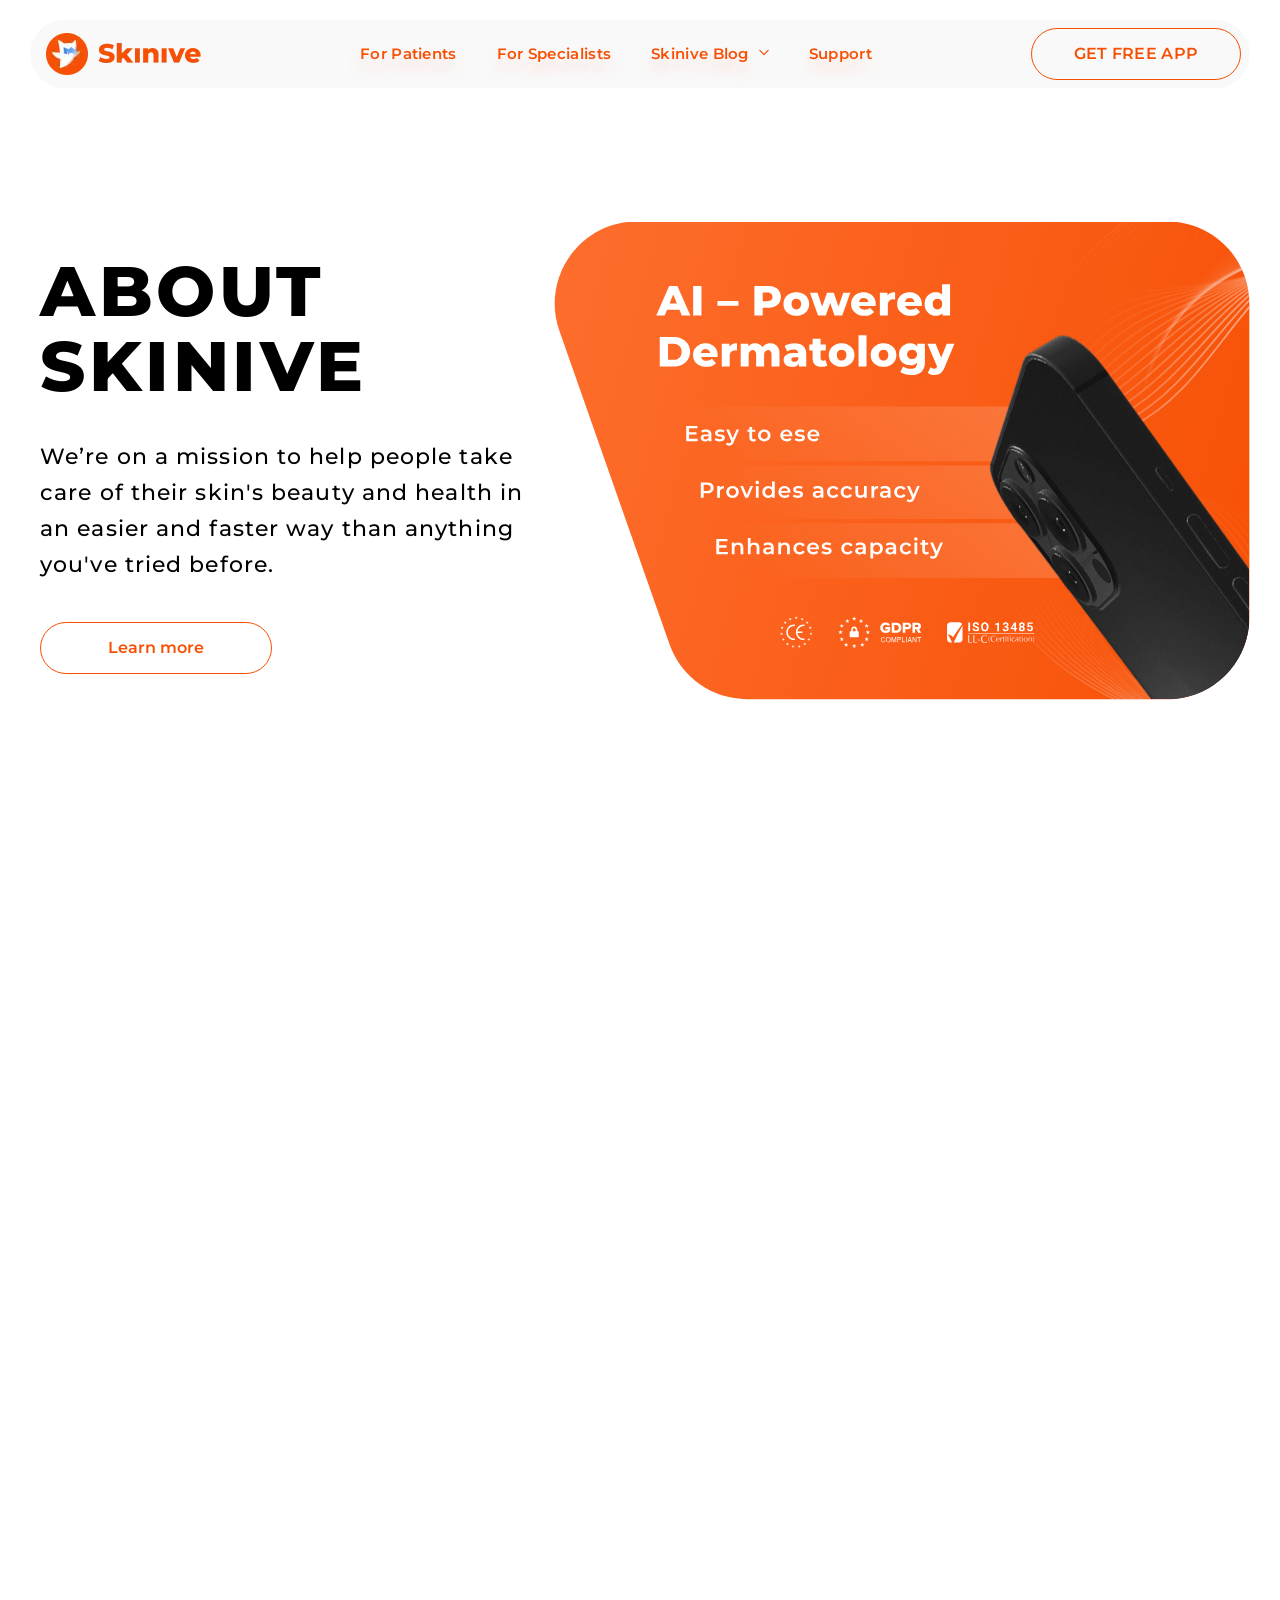
==== about.html @ 0aca5e0d "Add files via upload" ====
<!DOCTYPE html>
<html lang="en">

<head>
   <meta charset="UTF-8">
   <meta http-equiv="X-UA-Compatible" content="IE=edge">
   <meta name="viewport" content="width=device-width, initial-scale=1.0">
   <link rel="stylesheet" href="css/style.min.css?_v=20221211133807">
   <link rel="stylesheet" href="files/swiper/css/swiper-bundle.min.css?_v=20221211133807">
   <title>About - Skin Health AI-Tracker</title>
</head>

<body>
   <div class="wrapper">
      <header class="header">
	<div id="header-wrapper" class="header__wrapper lock-padding">
		<div class="n_container header-container">
			<div class="header__wrap-logo">
				<a href="/">
					<picture><source srcset="images/logo-header.webp" type="image/webp"><img src="images/logo-header.png" alt="Skin Health AI-Tracker"></picture>
				</a>
			</div>
			<div class="header__menu menu">
				<nav class="menu__body">
					<div class="menu-topmenu-container">
						<ul id="primary-menu" class="menu__list">
							<li class="menu-item">
								<a class="menu__link" href="#">For Patients</a>
							</li>
							<li class="menu-item">
								<a class="menu__link" href="#">For Specialists</a>
							</li>
							<!--- menu-item-has-children current-menu-item current_page_item -->
							<li class="menu-item">
								<a class="menu__link" href="#">Skinive Blog</a>
								<span class="menu__arrow">
									<svg width="12" height="7" viewBox="0 0 12 7" fill="none">
										<path
											d="M1.53033 0.46967C1.23744 0.176777 0.762563 0.176777 0.46967 0.46967C0.176777 0.762563 0.176777 1.23744 0.46967 1.53033L1.53033 0.46967ZM6 6L5.46967 6.53033C5.76256 6.82322 6.23744 6.82322 6.53033 6.53033L6 6ZM11.5303 1.53033C11.8232 1.23744 11.8232 0.762563 11.5303 0.46967C11.2374 0.176777 10.7626 0.176777 10.4697 0.46967L11.5303 1.53033ZM0.46967 1.53033L5.46967 6.53033L6.53033 5.46967L1.53033 0.46967L0.46967 1.53033ZM6.53033 6.53033L11.5303 1.53033L10.4697 0.46967L5.46967 5.46967L6.53033 6.53033Z"
											fill="currentColor" />
									</svg>
								</span>
								<ul class="menu__sub-list">
									<li class="menu-item">
										<a class="menu__link" href="#">Sub link 1</a>
									</li>
									<li class="menu-item current-menu-item current_page_item">
										<a class="menu__link" href="#">Sub link 2</a>
									</li>
									<li class="menu-item">
										<a class="menu__link" href="#">Sub link 3</a>
									</li>
									<li class="menu-item">
										<a class="menu__link" href="#">Sub link 4</a>
									</li>
								</ul>
							</li>
							<!--- current-menu-item current_page_item -->
							<li class="menu-item">
								<a class="menu__link" href="#">Support</a>
							</li>
						</ul>
					</div>
				</nav>
				<div class="header__wrap-button-icons">
					<ul class="header__social-icons icons-deley">
						<li class="header__social-icon hidden-link" data-url="#">
							<svg viewBox="0 0 51 54" fill="none">
								<g filter="url(#filter0_d_6169_984)">
									<path
										d="M36 15.2889V11.0996C34.0604 11.0996 32.5802 10.5759 31.625 9.55808C30.6446 8.39647 30.0954 6.92542 30.0719 5.39828V5.09588L26.1563 5V22.0154C26.0219 22.7578 25.6657 23.4406 25.1355 23.9717C24.6054 24.5028 23.9269 24.8565 23.1917 24.9853C22.4565 25.114 21.6999 25.0114 21.0242 24.6914C20.3484 24.3714 19.786 23.8494 19.4129 23.1958C19.0397 22.5423 18.8738 21.7887 18.9375 21.0367C19.0012 20.2847 19.2914 19.5706 19.769 18.9908C20.2467 18.411 20.8887 17.9934 21.6084 17.7943C22.3281 17.5953 23.0909 17.6244 23.7938 17.8777V13.8211C23.384 13.7532 22.9694 13.7187 22.5542 13.7179C21.0601 13.7179 19.5996 14.166 18.3573 15.0056C17.115 15.8452 16.1468 17.0386 15.575 18.4348C15.0033 19.8311 14.8537 21.3674 15.1452 22.8496C15.4366 24.3319 16.1561 25.6934 17.2126 26.762C18.269 27.8306 19.6151 28.5583 21.0804 28.8532C22.5458 29.148 24.0647 28.9967 25.445 28.4184C26.8254 27.84 28.0052 26.8606 28.8352 25.6041C29.6653 24.3475 30.1083 22.8702 30.1083 21.3589C30.1075 21.0458 30.088 20.733 30.05 20.4222V13.6736C31.8305 14.7984 33.902 15.3607 36 15.2889Z"
										fill="currentColor" />
								</g>
								<defs>
									<filter id="filter0_d_6169_984" x="0" y="0" width="51" height="54"
										filterUnits="userSpaceOnUse" color-interpolation-filters="sRGB">
										<feFlood flood-opacity="0" result="BackgroundImageFix" />
										<feColorMatrix in="SourceAlpha" type="matrix"
											values="0 0 0 0 0 0 0 0 0 0 0 0 0 0 0 0 0 0 127 0" result="hardAlpha" />
										<feOffset dy="10" />
										<feGaussianBlur stdDeviation="7.5" />
										<feComposite in2="hardAlpha" operator="out" />
										<feColorMatrix type="matrix"
											values="0 0 0 0 1 0 0 0 0 0.470937 0 0 0 0 0.233333 0 0 0 0.25 0" />
										<feBlend mode="normal" in2="BackgroundImageFix" result="effect1_dropShadow_6169_984" />
										<feBlend mode="normal" in="SourceGraphic" in2="effect1_dropShadow_6169_984"
											result="shape" />
									</filter>
								</defs>
							</svg>
						</li>
						<li class="header__social-icon hidden-link" data-url="https://www.linkedin.com/">
							<svg viewBox="0 0 54 53" fill="none">
								<g filter="url(#filter0_d_6169_983)">
									<path
										d="M15 7.67172C15 6.89729 15.2703 6.2584 15.8108 5.75505C16.3513 5.25168 17.0541 5 17.9189 5C18.7683 5 19.4556 5.2478 19.9807 5.74343C20.5212 6.25455 20.7915 6.92052 20.7915 7.74141C20.7915 8.48485 20.529 9.10436 20.0039 9.6C19.4633 10.1111 18.7529 10.3667 17.8726 10.3667H17.8494C17 10.3667 16.3127 10.1111 15.7876 9.6C15.2625 9.08889 15 8.44612 15 7.67172ZM15.3012 28V12.4808H20.444V28H15.3012ZM23.2934 28H28.4363V19.3343C28.4363 18.7922 28.4981 18.3741 28.6216 18.0798C28.8378 17.5532 29.166 17.1079 29.6062 16.7439C30.0463 16.38 30.5984 16.198 31.2625 16.198C32.9923 16.198 33.8571 17.3673 33.8571 19.7061V28H39V19.102C39 16.8098 38.4595 15.0712 37.3784 13.8864C36.2973 12.7015 34.8687 12.1091 33.0927 12.1091C31.1004 12.1091 29.5483 12.9687 28.4363 14.6879V14.7343H28.4131L28.4363 14.6879V12.4808H23.2934C23.3243 12.9764 23.3398 14.5175 23.3398 17.104C23.3398 19.6906 23.3243 23.3225 23.2934 28Z"
										fill="currentColor" />
								</g>
								<defs>
									<filter id="filter0_d_6169_983" x="0" y="0" width="54" height="53"
										filterUnits="userSpaceOnUse" color-interpolation-filters="sRGB">
										<feFlood flood-opacity="0" result="BackgroundImageFix" />
										<feColorMatrix in="SourceAlpha" type="matrix"
											values="0 0 0 0 0 0 0 0 0 0 0 0 0 0 0 0 0 0 127 0" result="hardAlpha" />
										<feOffset dy="10" />
										<feGaussianBlur stdDeviation="7.5" />
										<feComposite in2="hardAlpha" operator="out" />
										<feColorMatrix type="matrix"
											values="0 0 0 0 1 0 0 0 0 0.470937 0 0 0 0 0.233333 0 0 0 0.25 0" />
										<feBlend mode="normal" in2="BackgroundImageFix" result="effect1_dropShadow_6169_983" />
										<feBlend mode="normal" in="SourceGraphic" in2="effect1_dropShadow_6169_983"
											result="shape" />
									</filter>
								</defs>
							</svg>
						</li>
						<li class="header__social-icon hidden-link" data-url="https://facebook.com/">
							<svg viewBox="0 0 42 52" fill="none">
								<g filter="url(#filter0_d_6169_980)">
									<path
										d="M26.2138 17.3748L26.8359 13.3933H22.9453V10.8102C22.9249 10.5053 22.9716 10.1995 23.0821 9.91569C23.1926 9.63184 23.364 9.37716 23.5836 9.17056C23.8031 8.96395 24.0652 8.81072 24.3504 8.72224C24.6356 8.63376 24.9365 8.61229 25.2309 8.65944H27V5.26885C25.9608 5.10409 24.9116 5.01425 23.8601 5C20.6549 5 18.5623 6.90654 18.5623 10.3592V13.3933H15V17.3748H18.5623V27H22.9453V17.3748H26.2138Z"
										fill="currentColor" />
								</g>
								<defs>
									<filter id="filter0_d_6169_980" x="0" y="0" width="42" height="52"
										filterUnits="userSpaceOnUse" color-interpolation-filters="sRGB">
										<feFlood flood-opacity="0" result="BackgroundImageFix" />
										<feColorMatrix in="SourceAlpha" type="matrix"
											values="0 0 0 0 0 0 0 0 0 0 0 0 0 0 0 0 0 0 127 0" result="hardAlpha" />
										<feOffset dy="10" />
										<feGaussianBlur stdDeviation="7.5" />
										<feComposite in2="hardAlpha" operator="out" />
										<feColorMatrix type="matrix"
											values="0 0 0 0 1 0 0 0 0 0.470937 0 0 0 0 0.233333 0 0 0 0.25 0" />
										<feBlend mode="normal" in2="BackgroundImageFix" result="effect1_dropShadow_6169_980" />
										<feBlend mode="normal" in="SourceGraphic" in2="effect1_dropShadow_6169_980"
											result="shape" />
									</filter>
								</defs>
							</svg>
						</li>
						<li class="header__social-icon hidden-link" data-url="https://www.instagram.com/">
							<svg viewBox="0 0 52 52" fill="none">
								<g filter="url(#filter0_d_6169_977)">
									<path fill-rule="evenodd" clip-rule="evenodd"
										d="M21.1875 5H30.8125C34.2245 5 37 7.77551 37 11.1875V20.8125C37 24.2245 34.2245 27 30.8125 27H21.1875C17.7755 27 15 24.2245 15 20.8125V11.1875C15 7.77551 17.7755 5 21.1875 5ZM20.5 16C20.5 19.0333 22.9673 21.5 26 21.5C29.0327 21.5 31.5 19.0333 31.5 16C31.5 12.9667 29.0327 10.5 26 10.5C22.9673 10.5 20.5 12.9667 20.5 16ZM31.5 9.8125C31.5 10.1922 31.8078 10.5 32.1875 10.5C32.5672 10.5 32.875 10.1922 32.875 9.8125C32.875 9.43275 32.5672 9.125 32.1875 9.125C31.8078 9.125 31.5 9.43275 31.5 9.8125ZM28.9168 18.9168C30.5277 17.3059 30.5277 14.6941 28.9168 13.0832C27.3059 11.4723 24.6941 11.4723 23.0832 13.0832C21.4723 14.6941 21.4723 17.3059 23.0832 18.9168C24.6941 20.5277 27.3059 20.5277 28.9168 18.9168Z"
										fill="currentColor" />
								</g>
								<defs>
									<filter id="filter0_d_6169_977" x="0" y="0" width="52" height="52"
										filterUnits="userSpaceOnUse" color-interpolation-filters="sRGB">
										<feFlood flood-opacity="0" result="BackgroundImageFix" />
										<feColorMatrix in="SourceAlpha" type="matrix"
											values="0 0 0 0 0 0 0 0 0 0 0 0 0 0 0 0 0 0 127 0" result="hardAlpha" />
										<feOffset dy="10" />
										<feGaussianBlur stdDeviation="7.5" />
										<feComposite in2="hardAlpha" operator="out" />
										<feColorMatrix type="matrix"
											values="0 0 0 0 1 0 0 0 0 0.470937 0 0 0 0 0.233333 0 0 0 0.25 0" />
										<feBlend mode="normal" in2="BackgroundImageFix" result="effect1_dropShadow_6169_977" />
										<feBlend mode="normal" in="SourceGraphic" in2="effect1_dropShadow_6169_977"
											result="shape" />
									</filter>
								</defs>
							</svg>
						</li>
						<li class="header__social-icon hidden-link" data-url="https://youtube.com/">
							<svg viewBox="0 0 61 52" fill="none">
								<g filter="url(#filter0_d_6169_981)">
									<path
										d="M39.811 5H20.7727C17.5614 5 15 7.59962 15 10.7727V21.0565C15 24.2677 17.5996 26.8291 20.7727 26.8291H39.811C43.0223 26.8291 45.5837 24.2295 45.5837 21.0565V10.7727C45.5837 7.59962 42.9841 5 39.811 5ZM27.0187 20.6359V11.2314L35.0469 15.9337L27.0187 20.6359Z"
										fill="currentColor" />
								</g>
								<defs>
									<filter id="filter0_d_6169_981" x="0" y="0" width="60.582" height="51.8291"
										filterUnits="userSpaceOnUse" color-interpolation-filters="sRGB">
										<feFlood flood-opacity="0" result="BackgroundImageFix" />
										<feColorMatrix in="SourceAlpha" type="matrix"
											values="0 0 0 0 0 0 0 0 0 0 0 0 0 0 0 0 0 0 127 0" result="hardAlpha" />
										<feOffset dy="10" />
										<feGaussianBlur stdDeviation="7.5" />
										<feComposite in2="hardAlpha" operator="out" />
										<feColorMatrix type="matrix"
											values="0 0 0 0 1 0 0 0 0 0.470937 0 0 0 0 0.233333 0 0 0 0.25 0" />
										<feBlend mode="normal" in2="BackgroundImageFix" result="effect1_dropShadow_6169_981" />
										<feBlend mode="normal" in="SourceGraphic" in2="effect1_dropShadow_6169_981"
											result="shape" />
									</filter>
								</defs>
							</svg>
						</li>
					</ul>
					<a href="/get-skinive.html" class="header__button btn-deley">
						<span class="dekstop">GET FREE APP</span>
						<span class="mobile">GET STARTED</span>
					</a>
				</div>
			</div>
			<div class="menu__icon">
				<span>Burger</span>
			</div>
		</div>
	</div>
</header>
      <main class="main about-page">
         <section class="about-fs">
            <div class="n_container">
               <div class="about-fs__items">
                  <div class="about-fs__item">
                     <div class="about-fs__item-content">
                        <h2 class="about-fs__title">About Skinive</h2>
                        <div class="about-fs__block-text">
                           <p>We’re on a mission to help people take care of their skin's beauty and health in an easier
                              and faster way than anything you've tried before.</p>
                        </div>
                        <a data-da="about-fs-item-two, last, 991" href="#" class="about-fs__link">Learn more</a>
                     </div>
                  </div>
                  <div class="about-fs__item about-fs-item-two">
                     <div class="about-fs__item-content">
                        <img src="images/svg/about-fs-illustration.svg" class="about-fs__illustration dekstop" alt="">
                        <img src="images/svg/about-fs-illustration-mobile.svg" class="about-fs__illustration mobile"
                           alt="">
                     </div>
                  </div>
               </div>
            </div>
         </section>
         <section class="about-skinive-ai-accuracy">
            <div class="n_container">
               <h2 class="about-skinive-ai-accuracy__title">Skinive AI Accuracy</h2>
               <div class="about-skinive-ai-accuracy__block-text">
                  <p>We use the power of computer vision and the expertise of dermatologists to train AI to identify
                     skin diseases in a database of clinical cases.</p>
               </div>
               <div class="about-skinive-ai-accuracy__block-data">
                  <p class="about-skinive-ai-accuracy__data-text">Growth performance:</p>
                  <div class="about-skinive-ai-accuracy__wrap-data">
                     <p class="about-skinive-ai-accuracy__data">July 2021</p>
                     <p class="about-skinive-ai-accuracy__data">July 2022</p>
                  </div>
               </div>
               <img class="about-skinive-ai-accuracy__schedule dekstop"
                  src="images/svg/about-skinive-ai-accuracy-schedule-dekstop.svg" alt="">
               <img class="about-skinive-ai-accuracy__schedule mobile"
                  src="images/svg/about-skinive-ai-accuracy-schedule-mobile.svg" alt="">
               <div class="about-skinive-ai-accuracy__wrap-schedule-text">
                  <div class="about-skinive-ai-accuracy__item-text">
                     <p>Viral Diseases</p>
                  </div>
                  <div class="about-skinive-ai-accuracy__item-text">
                     <p>Benign Formations</p>
                  </div>
                  <div class="about-skinive-ai-accuracy__item-text">
                     <p>Precancer + Cancer</p>
                  </div>
                  <div class="about-skinive-ai-accuracy__item-text">
                     <p>Acne</p>
                  </div>
                  <div class="about-skinive-ai-accuracy__item-text">
                     <p>Overall Sensetivity</p>
                  </div>
               </div>
               <div class="about-skinive-ai-accuracy__bottom">
                  <p class="about-skinive-ai-accuracy__bottom-text">On the way to a professional dermatologist</p>
                  <a href="#" class="about-skinive-ai-accuracy__bottom-button">Accuracy Report 2022</a>
               </div>
            </div>
         </section>
         <section class="about-publication-clinical">
            <div class="n_container">
               <h2 class="about-publication-clinical__title">Publications and Clinical Evidence:</h2>
               <div class="about-publication-clinical__blocks">
                  <div data-url="https://www.ncbi.nlm.nih.gov/pmc/articles/PMC9098258/"
                     class="about-publication-clinical__block hidden-link">
                     <img class="about-publication-clinical__block-logo"
                        src="images/svg/about-publication-clinical-logo-1.svg" alt="">
                  </div>
                  <div
                     data-url="https://www.e-ijd.org/article.asp?issn=0019-5154;year=2022;volume=67;issue=3;spage=312;epage=312;aulast=Sokolov"
                     class="about-publication-clinical__block hidden-link">
                     <img class="about-publication-clinical__block-logo"
                        src="images/svg/about-publication-clinical-logo-2.svg" alt="">
                  </div>
                  <div data-url="https://papers.ssrn.com/sol3/papers.cfm?abstract_id=3974784"
                     class="about-publication-clinical__block hidden-link">
                     <img class="about-publication-clinical__block-logo"
                        src="images/svg/about-publication-clinical-logo-3.svg" alt="">
                  </div>
                  <div
                     data-url="https://www.emerce.nl/interviews/ai-in-de-praktijk-skinive-diagnosticeert-vijftig-huidziekten-met-een-smartphonecamera"
                     class="about-publication-clinical__block hidden-link">
                     <img class="about-publication-clinical__block-logo"
                        src="images/svg/about-publication-clinical-logo-4.svg" alt="">
                  </div>
                  <div
                     data-url="https://www.telecompaper.com/news/skinive-wins-tp-innovation-award-during-telecom-insights-event--1425873"
                     class="about-publication-clinical__block hidden-link">
                     <img class="about-publication-clinical__block-logo"
                        src="images/svg/about-publication-clinical-logo-5.svg" alt="">
                  </div>
                  <div data-url="https://smarthealthamsterdam.com/blogs/skinive-our-app-can-help-everyone"
                     class="about-publication-clinical__block hidden-link">
                     <img class="about-publication-clinical__block-logo"
                        src="images/svg/about-publication-clinical-logo-6.svg" alt="">
                  </div>
                  <div
                     data-url="https://apnews.com/press-release/ein-presswire-newsmatics/technology-health-europe-lifestyle-media-0cb5b6c4eee8c0bcbedeb99525d0b99d"
                     class="about-publication-clinical__block hidden-link">
                     <img class="about-publication-clinical__block-logo"
                        src="images/svg/about-publication-clinical-logo-7.svg" alt="">
                  </div>
                  <div
                     data-url="https://amqueretaro.com/trending/2022/11/13/con-un-95-de-precision-una-startup-holandesa-lanza-una-aplicacion-que-puede-identificar-mas-de-50-enfermedades-cutaneas-a-partir-de-una-foto/"
                     class="about-publication-clinical__block hidden-link">
                     <img class="about-publication-clinical__block-logo"
                        src="images/svg/about-publication-clinical-logo-8.svg" alt="">
                  </div>
                  <div data-url="https://www.ictmagazine.nl/app-van-startup-herkent-vijftig-huidziekten/"
                     class="about-publication-clinical__block hidden-link">
                     <picture><source srcset="#" type="image/webp"><img class="about-publication-clinical__block-logo" src="#" alt=""></picture>
                  </div>
                  <div data-url="#" class="about-publication-clinical__block hidden-link">
                     <picture><source srcset="#" type="image/webp"><img class="about-publication-clinical__block-logo" src="#" alt=""></picture>
                  </div>
               </div>
            </div>
         </section>
         <section class="about-values">
            <div class="n_container">
               <div class="about-values__items">
                  <div class="about-values__item">
                     <h2 class="about-values__title">Values</h2>
                     <div class="about-values__blockText">
                        <p>We want to raise awareness of the worldwide <span>#SkiniveChallenge</span> against skin
                           diseases and
                           provide people from all over the world with the means of early detection.</p>
                        <p>With the simple use of a smartphone camera and AI technology, all users have instant access
                           to state-of-art technology that diagnoses and monitors varying skin diseases and provides
                           medical professionals and patients with advice on how to <span
                              class="wrap-quote">proceed.</span></p>
                     </div>
                  </div>
                  <div class="about-values__item">
                     <div class="about-values__content">
                        <div class="about-values__blockPhoto">
                           <picture><source srcset="images/kirill-sokol.webp" type="image/webp"><img src="images/kirill-sokol.jpg" alt="Kirill Sokol"></picture>
                        </div>
                        <div class="about-values__blockName">
                           <h3 class="about-values__name">Kirill Sokol</h3>
                           <p class="about-values__position">CEO/Founder</p>
                        </div>
                     </div>
                  </div>
               </div>
            </div>
         </section>
         <section class="about-milestones">
            <div class="n_container">
               <div class="about-milestones__top-items">
                  <div class="about-milestones__top-item">
                     <h2 class="about-milestones__title">Milestones</h2>
                  </div>
                  <div class="about-milestones__top-item">
                     <div id="about-milestones-wrap-arrows">
                        <div class="about-milestones__sw-btn-prev about-milestones__next">
                           <svg width="10" height="19" viewBox="0 0 10 19" fill="none">
                              <path d="M8.5 1.5L1 9.625L8.5 17.75" stroke="white" stroke-width="2"
                                 stroke-linecap="round" stroke-linejoin="round" />
                           </svg>
                        </div>
                        <div class="about-milestones__sw-btn-next about-milestones__prev">
                           <svg width="10" height="19" viewBox="0 0 10 19" fill="none">
                              <path d="M1.5 1.5L9 9.625L1.5 17.75" stroke="white" stroke-width="2"
                                 stroke-linecap="round" stroke-linejoin="round" />
                           </svg>
                        </div>
                     </div>
                  </div>
               </div>
               <div class="about-milestones__wrap-slider">
                  <div class="about-milestones__slider-line">
                     <div class="about-milestones__slider-line-bg">
                        <div class="about-milestones__slider-line-circle">
                           <div class="about-milestones__slider-line-doted">Line doted</div>
                        </div>
                     </div>
                  </div>
                  <div dir="rtl" class="about-milestones__slider swiper-conteiner">
                     <div class="about-milestones__wrapper swiper-wrapper">
                        <div class="about-milestones__slide swiper-slide">
                           <div class="about-milestones__wrap-data">
                              <p class="about-milestones__data">2022</p>
                              <p class="about-milestones__q">Q4</p>
                           </div>
                           <p class="about-milestones__text">50.000 Skinive apps Installs</p>
                        </div>
                        <div class="about-milestones__slide swiper-slide">
                           <div class="about-milestones__wrap-data">
                              <p class="about-milestones__data">2022</p>
                              <p class="about-milestones__q">Q4</p>
                           </div>
                           <p class="about-milestones__text">Selected in Plug&Play Accelerator</p>
                        </div>
                        <div class="about-milestones__slide swiper-slide">
                           <div class="about-milestones__wrap-data">
                              <p class="about-milestones__data">2022</p>
                              <p class="about-milestones__q">Q3</p>
                           </div>
                           <p class="about-milestones__text">Skinive App Launched</p>
                        </div>
                        <div class="about-milestones__slide swiper-slide">
                           <div class="about-milestones__wrap-data">
                              <p class="about-milestones__data">2022</p>
                              <p class="about-milestones__q">Q3</p>
                           </div>
                           <p class="about-milestones__text">Skinive AI V3.0 Launched</p>
                        </div>
                        <div class="about-milestones__slide swiper-slide">
                           <div class="about-milestones__wrap-data">
                              <p class="about-milestones__data">2022</p>
                              <p class="about-milestones__q">Q2</p>
                           </div>
                           <p class="about-milestones__text">EU-India Innocenter programm</p>
                        </div>
                        <div class="about-milestones__slide swiper-slide">
                           <div class="about-milestones__wrap-data">
                              <p class="about-milestones__data">2022</p>
                              <p class="about-milestones__q">Q1</p>
                           </div>
                           <p class="about-milestones__text">Elise AI Open call</p>
                        </div>
                        <div class="about-milestones__slide swiper-slide">
                           <div class="about-milestones__wrap-data">
                              <p class="about-milestones__data">2022</p>
                              <p class="about-milestones__q">Q3</p>
                           </div>
                           <p class="about-milestones__text">Skinive MD app Launched</p>
                        </div>
                        <div class="about-milestones__slide swiper-slide">
                           <div class="about-milestones__wrap-data">
                              <p class="about-milestones__data">2021</p>
                              <p class="about-milestones__q">Q2</p>
                           </div>
                           <p class="about-milestones__text">CE-Marked as Medical device</p>
                        </div>
                        <div class="about-milestones__slide swiper-slide">
                           <div class="about-milestones__wrap-data">
                              <p class="about-milestones__data">2020</p>
                              <p class="about-milestones__q">Q4</p>
                           </div>
                           <p class="about-milestones__text">ISO 13485 Compliance</p>
                        </div>
                        <div class="about-milestones__slide swiper-slide">
                           <div class="about-milestones__wrap-data">
                              <p class="about-milestones__data">2020</p>
                              <p class="about-milestones__q">Q2</p>
                           </div>
                           <p class="about-milestones__text">Skinive AI V2.0 Launched</p>
                        </div>
                        <div class="about-milestones__slide swiper-slide">
                           <div class="about-milestones__wrap-data">
                              <p class="about-milestones__data">2019</p>
                              <p class="about-milestones__q">Q4</p>
                           </div>
                           <p class="about-milestones__text">Selected in Rockstart Accelerator</p>
                        </div>
                        <div class="about-milestones__slide swiper-slide">
                           <div class="about-milestones__wrap-data">
                              <p class="about-milestones__data">2019</p>
                              <p class="about-milestones__q">Q3</p>
                           </div>
                           <p class="about-milestones__text">Winner Seedstars World Competition</p>
                        </div>
                        <div class="about-milestones__slide swiper-slide">
                           <div class="about-milestones__wrap-data">
                              <p class="about-milestones__data">2019</p>
                              <p class="about-milestones__q">Q1</p>
                           </div>
                           <p class="about-milestones__text">First saved life at Emerge Conference</p>
                        </div>
                        <div class="about-milestones__slide swiper-slide">
                           <div class="about-milestones__wrap-data">
                              <p class="about-milestones__data">2019</p>
                              <p class="about-milestones__q">Q1</p>
                           </div>
                           <p class="about-milestones__text">Skinive AI V1.0 Launched</p>
                        </div>
                        <div class="about-milestones__slide swiper-slide">
                           <div class="about-milestones__wrap-data">
                              <p class="about-milestones__data">2018</p>
                              <p class="about-milestones__q">Q3</p>
                           </div>
                           <p class="about-milestones__text">Stealth AI research</p>
                        </div>
                     </div>
                  </div>
               </div>
            </div>
         </section>
         <section class="about-vision">
            <div class="n_container">
               <h2 class="about-vision__title">Vision</h2>
               <div data-spollers="800, max" data-one-spoller class="block about-vision__items">
                  <div class="block__item about-vision__item">
                     <div class="about-vision__wrap-icon">
                        <img class="about-vision__icon" src="images/svg/about-vision-icon-1.svg"
                           alt="Accessibility for all">
                     </div>
                     <button tabindex="-1" type="button" data-spoller
                        class="block__title about-vision__blockTitle">Accessibility for all</button>
                     <div class="block__text about-vision__blockText">
                        <p>No matter where you live, if you have access to a smartphone, you have access to Skinive’s
                           cutting-edge Deep Learning technology.</p>
                     </div>
                  </div>
                  <div class="block__item about-vision__item">
                     <button tabindex="-1" type="button" data-spoller
                        class="block__title about-vision__blockTitle">Innovation
                        <span class="about-vision__wrap-icon">
                           <img class="about-vision__icon" src="images/svg/about-vision-icon-2.svg" alt="Innovation">
                        </span>
                     </button>
                     <div class="block__text about-vision__blockText">
                        <p>We use the most up-to-date AI screening technology to provide you with accurate results in a
                           timely manner.</p>
                     </div>
                  </div>
                  <div class="block__item about-vision__item">
                     <button tabindex="-1" type="button" data-spoller
                        class="block__title about-vision__blockTitle">Professionalism
                        <span class="about-vision__wrap-icon">
                           <img class="about-vision__icon" src="images/svg/about-vision-icon-3.svg" alt="Professionalism">
                        </span>
                     </button>
                     <div class="block__text about-vision__blockText">
                        <p>At Skinive, we hold ourselves to the highest possible standards and are constantly working
                           towards making our services as efficient as possible.</p>
                     </div>
                  </div>
                  <div class="block__item about-vision__item">
                     <button tabindex="-1" type="button" data-spoller
                        class="block__title about-vision__blockTitle">Empathy
                        <span class="about-vision__wrap-icon">
                           <img class="about-vision__icon" src="images/svg/about-vision-icon-4.svg" alt="Empathy">
                        </span>
                     </button>
                     <div class="block__text about-vision__blockText">
                        <p>Battling a skin ailment or disease can be a difficult challenge on many levels. At Skinive,
                           we recognize this and will guide you every step of the way in order to make the process as
                           easy as possible.</p>
                     </div>
                  </div>
               </div>
            </div>
         </section>
         <section class="about-our-products">
            <div class="n_container about-our-products-container">
               <div class="about-our-products__items">
                  <div data-da="about-our-products-container, last, 800" class="about-our-products__item">
                     <div class="about-our-products__blockText">
                        <p>Skinive Apps are CE-Marked medical software trusted by dermatologists and being used by
                           people at home and by professionals in primary care all around the world.</p>
                     </div>
                  </div>
                  <div class="about-our-products__item">
                     <h2 class="about-our-products__title">Our products</h2>
                  </div>
               </div>
               <div class="about-our-products__blocks">
                  <div class="about-our-products__block">
                     <div class="about-our-products__wrap-image">
                        <img src="images/svg/about-our-products-icon-1.svg" alt="">
                     </div>
                     <div class="about-our-products__block-wrap-title-text">
                        <h3 class="about-our-products__block-title">Skinive App</h3>
                        <div class="about-our-products__block-text">
                           <p>For home use</p>
                        </div>
                     </div>
                     <div class="about-our-products__block-wrap-arrow">
                        <a class="about-our-products__block-link" href="#">
                           <span class="about-our-products__link-wrap-icon">
                              <svg width="20" height="12" viewBox="0 0 20 12" fill="none">
                                 <path d="M1 6H19M19 6L13.8077 1M19 6L13.8077 11" stroke="currentColor" stroke-width="2"
                                    stroke-linecap="round" stroke-linejoin="round" />
                              </svg>
                           </span>
                        </a>
                     </div>
                  </div>
                  <div class="about-our-products__block">
                     <div class="about-our-products__wrap-image">
                        <img src="images/svg/about-our-products-icon-2.svg" alt="">
                     </div>
                     <div class="about-our-products__block-wrap-title-text">
                        <h3 class="about-our-products__block-title">Skinive MD App</h3>
                        <div class="about-our-products__block-text">
                           <p>For Medical Professionals</p>
                        </div>
                     </div>
                     <div class="about-our-products__block-wrap-arrow">
                        <a class="about-our-products__block-link" href="#">
                           <span class="about-our-products__link-wrap-icon">
                              <svg width="20" height="12" viewBox="0 0 20 12" fill="none">
                                 <path d="M1 6H19M19 6L13.8077 1M19 6L13.8077 11" stroke="currentColor" stroke-width="2"
                                    stroke-linecap="round" stroke-linejoin="round" />
                              </svg>
                           </span>
                        </a>
                     </div>
                  </div>
                  <div class="about-our-products__block">
                     <div class="about-our-products__wrap-image">
                        <img src="images/svg/about-our-products-icon-3.svg" alt="">
                     </div>
                     <div class="about-our-products__block-wrap-title-text">
                        <h3 class="about-our-products__block-title">Skinive.Cloud</h3>
                        <div class="about-our-products__block-text">
                           <p>For 3D party developers</p>
                        </div>
                     </div>
                     <div class="about-our-products__block-wrap-arrow">
                        <a class="about-our-products__block-link" href="#">
                           <span class="about-our-products__link-wrap-icon">
                              <svg width="20" height="12" viewBox="0 0 20 12" fill="none">
                                 <path d="M1 6H19M19 6L13.8077 1M19 6L13.8077 11" stroke="currentColor" stroke-width="2"
                                    stroke-linecap="round" stroke-linejoin="round" />
                              </svg>
                           </span>
                        </a>
                     </div>
                  </div>
               </div>
            </div>
         </section>
         <section class="about-lets-stay-in-touch">
            <div class="n_container">
               <h2 class="about-lets-stay-in-touch__title">Let's stay in touch!</h2>
               <div class="about-lets-stay-in-touch__wrap-text">
                  <p class="about-lets-stay-in-touch__text">Connect to ambitious updates from the world of digital
                     health
                     <br>For other cases, <a href="#">contact us</a> or read <a href="#">our blog</a>
                  </p>
               </div>
               <form action="#" class="about-lets-stay-in-touch__form">
                  <input type="email" class="about-lets-stay-in-touch__field" placeholder="Your E-mail (required)">
                  <button type="submit" class="about-lets-stay-in-touch__submit">Get updated</button>
               </form>
            </div>
            <img class="about-lets-stay-in-touch__illustration deskstop"
               src="images/svg/about-lets-stay-in-touch-illustration.svg"
               alt="Let's stay in touch! Illustration deskstop">
            <img class="about-lets-stay-in-touch__illustration mobile"
               src="images/svg/about-lets-stay-in-touch-illustration-mobile.svg"
               alt="Let's stay in touch! Illustration mobile">
         </section>
      </main>
      <footer class="footer">
   <div class="n_container">
      <div class="footer__items">
         <div class="footer__item footer-one-item">
            <div class="footer__wrap-logo">
               <a href="/" class="footer__logo">
                  <picture><source srcset="images/logo-footer.webp" type="image/webp"><img class="footer__logo" src="images/logo-footer.png" alt="Skin Health AI-Tracker"></picture>
               </a>
            </div>
            <div data-da="footer-two-item, 1, 800" class="footer__wrap-this-project">
               <div class="footer__wrap-icon-this-project">
                  <picture><source srcset="images/footer-icon-this-project.webp" type="image/webp"><img src="images/footer-icon-this-project.png" alt="This project"></picture>
               </div>
               <p>This project has received funding from<br> the European Union’s Horizon 2020 programme under grant
                  agreement No 951847</p>
            </div>
         </div>
         <div class="footer__item footer-two-item">
            <div class="footer__item-content">
               <nav class="footer__wrap-item-menu">
                  <ul class="menu__list">
                     <!--- current-menu-item current_page_item -->
                     <li class="menu-item">
                        <a class="menu__link" href="#">Terms & Conditions</a>
                     </li>
                     <li class="menu-item">
                        <a class="menu__link" href="#">Contacts</a>
                     </li>
                     <li class="menu-item">
                        <a class="menu__link" href="#">FAQ</a>
                     </li>
                  </ul>
               </nav>
               <div class="footer__wrap-copyright">
                  <p>&copy; 2018-2022 Skinive Holding B.V.<br> Overhoeksplein 3, 1031 KS Amsterdam, Netherlands</p>
               </div>
            </div>
         </div>
         <div class="footer__item">
            <a href="/get-skinive.html" class="footer__button">GET STARTED</a>
            <ul data-da="footer-one-item, 1, 800" class="footer__social-list">
               <li class="footer__social-list-item hidden-link" data-url="#">
                  <svg viewBox="0 0 51 54" fill="none">
                     <g filter="url(#filter0_d_6169_1984)">
                        <path
                           d="M36 15.2889V11.0996C34.0604 11.0996 32.5802 10.5759 31.625 9.55808C30.6446 8.39647 30.0954 6.92542 30.0719 5.39828V5.09588L26.1563 5V22.0154C26.0219 22.7578 25.6657 23.4406 25.1355 23.9717C24.6054 24.5028 23.9269 24.8565 23.1917 24.9853C22.4565 25.114 21.6999 25.0114 21.0242 24.6914C20.3484 24.3714 19.786 23.8494 19.4129 23.1958C19.0397 22.5423 18.8738 21.7887 18.9375 21.0367C19.0012 20.2847 19.2914 19.5706 19.769 18.9908C20.2467 18.411 20.8887 17.9934 21.6084 17.7943C22.3281 17.5953 23.0909 17.6244 23.7938 17.8777V13.8211C23.384 13.7532 22.9694 13.7187 22.5542 13.7179C21.0601 13.7179 19.5996 14.166 18.3573 15.0056C17.115 15.8452 16.1468 17.0386 15.575 18.4348C15.0033 19.8311 14.8537 21.3674 15.1452 22.8496C15.4366 24.3319 16.1561 25.6934 17.2126 26.762C18.269 27.8306 19.6151 28.5583 21.0804 28.8532C22.5458 29.148 24.0647 28.9967 25.445 28.4184C26.8254 27.84 28.0052 26.8606 28.8352 25.6041C29.6653 24.3475 30.1083 22.8702 30.1083 21.3589C30.1075 21.0458 30.088 20.733 30.05 20.4222V13.6736C31.8305 14.7984 33.902 15.3607 36 15.2889Z"
                           fill="currentColor" />
                     </g>
                     <defs>
                        <filter id="filter0_d_6169_1984" x="0" y="0" width="51" height="54" filterUnits="userSpaceOnUse"
                           color-interpolation-filters="sRGB">
                           <feFlood flood-opacity="0" result="BackgroundImageFix" />
                           <feColorMatrix in="SourceAlpha" type="matrix"
                              values="0 0 0 0 0 0 0 0 0 0 0 0 0 0 0 0 0 0 127 0" result="hardAlpha" />
                           <feOffset dy="10" />
                           <feGaussianBlur stdDeviation="7.5" />
                           <feComposite in2="hardAlpha" operator="out" />
                           <feColorMatrix type="matrix"
                              values="0 0 0 0 1 0 0 0 0 0.470937 0 0 0 0 0.233333 0 0 0 0.25 0" />
                           <feBlend mode="normal" in2="BackgroundImageFix" result="effect1_dropShadow_6169_984" />
                           <feBlend mode="normal" in="SourceGraphic" in2="effect1_dropShadow_6169_984" result="shape" />
                        </filter>
                     </defs>
                  </svg>
               </li>
               <li class="footer__social-list-item hidden-link" data-url="https://www.linkedin.com/">
                  <svg viewBox="0 0 54 53" fill="none">
                     <g filter="url(#filter0_d_63169_983)">
                        <path
                           d="M15 7.67172C15 6.89729 15.2703 6.2584 15.8108 5.75505C16.3513 5.25168 17.0541 5 17.9189 5C18.7683 5 19.4556 5.2478 19.9807 5.74343C20.5212 6.25455 20.7915 6.92052 20.7915 7.74141C20.7915 8.48485 20.529 9.10436 20.0039 9.6C19.4633 10.1111 18.7529 10.3667 17.8726 10.3667H17.8494C17 10.3667 16.3127 10.1111 15.7876 9.6C15.2625 9.08889 15 8.44612 15 7.67172ZM15.3012 28V12.4808H20.444V28H15.3012ZM23.2934 28H28.4363V19.3343C28.4363 18.7922 28.4981 18.3741 28.6216 18.0798C28.8378 17.5532 29.166 17.1079 29.6062 16.7439C30.0463 16.38 30.5984 16.198 31.2625 16.198C32.9923 16.198 33.8571 17.3673 33.8571 19.7061V28H39V19.102C39 16.8098 38.4595 15.0712 37.3784 13.8864C36.2973 12.7015 34.8687 12.1091 33.0927 12.1091C31.1004 12.1091 29.5483 12.9687 28.4363 14.6879V14.7343H28.4131L28.4363 14.6879V12.4808H23.2934C23.3243 12.9764 23.3398 14.5175 23.3398 17.104C23.3398 19.6906 23.3243 23.3225 23.2934 28Z"
                           fill="currentColor" />
                     </g>
                     <defs>
                        <filter id="filter0_d_63169_983" x="0" y="0" width="54" height="53" filterUnits="userSpaceOnUse"
                           color-interpolation-filters="sRGB">
                           <feFlood flood-opacity="0" result="BackgroundImageFix" />
                           <feColorMatrix in="SourceAlpha" type="matrix"
                              values="0 0 0 0 0 0 0 0 0 0 0 0 0 0 0 0 0 0 127 0" result="hardAlpha" />
                           <feOffset dy="10" />
                           <feGaussianBlur stdDeviation="7.5" />
                           <feComposite in2="hardAlpha" operator="out" />
                           <feColorMatrix type="matrix"
                              values="0 0 0 0 1 0 0 0 0 0.470937 0 0 0 0 0.233333 0 0 0 0.25 0" />
                           <feBlend mode="normal" in2="BackgroundImageFix" result="effect1_dropShadow_6169_983" />
                           <feBlend mode="normal" in="SourceGraphic" in2="effect1_dropShadow_6169_983" result="shape" />
                        </filter>
                     </defs>
                  </svg>
               </li>
               <li class="footer__social-list-item hidden-link" data-url="https://facebook.com/">
                  <svg viewBox="0 0 42 52" fill="none">
                     <g filter="url(#filter0_d_6169_9180)">
                        <path
                           d="M26.2138 17.3748L26.8359 13.3933H22.9453V10.8102C22.9249 10.5053 22.9716 10.1995 23.0821 9.91569C23.1926 9.63184 23.364 9.37716 23.5836 9.17056C23.8031 8.96395 24.0652 8.81072 24.3504 8.72224C24.6356 8.63376 24.9365 8.61229 25.2309 8.65944H27V5.26885C25.9608 5.10409 24.9116 5.01425 23.8601 5C20.6549 5 18.5623 6.90654 18.5623 10.3592V13.3933H15V17.3748H18.5623V27H22.9453V17.3748H26.2138Z"
                           fill="currentColor" />
                     </g>
                     <defs>
                        <filter id="filter0_d_6169_9180" x="0" y="0" width="42" height="52" filterUnits="userSpaceOnUse"
                           color-interpolation-filters="sRGB">
                           <feFlood flood-opacity="0" result="BackgroundImageFix" />
                           <feColorMatrix in="SourceAlpha" type="matrix"
                              values="0 0 0 0 0 0 0 0 0 0 0 0 0 0 0 0 0 0 127 0" result="hardAlpha" />
                           <feOffset dy="10" />
                           <feGaussianBlur stdDeviation="7.5" />
                           <feComposite in2="hardAlpha" operator="out" />
                           <feColorMatrix type="matrix"
                              values="0 0 0 0 1 0 0 0 0 0.470937 0 0 0 0 0.233333 0 0 0 0.25 0" />
                           <feBlend mode="normal" in2="BackgroundImageFix" result="effect1_dropShadow_6169_980" />
                           <feBlend mode="normal" in="SourceGraphic" in2="effect1_dropShadow_6169_980" result="shape" />
                        </filter>
                     </defs>
                  </svg>
               </li>
               <li class="footer__social-list-item hidden-link" data-url="https://www.instagram.com/">
                  <svg viewBox="0 0 52 52" fill="none">
                     <g filter="url(#filter0_d_6169_1977)">
                        <path fill-rule="evenodd" clip-rule="evenodd"
                           d="M21.1875 5H30.8125C34.2245 5 37 7.77551 37 11.1875V20.8125C37 24.2245 34.2245 27 30.8125 27H21.1875C17.7755 27 15 24.2245 15 20.8125V11.1875C15 7.77551 17.7755 5 21.1875 5ZM20.5 16C20.5 19.0333 22.9673 21.5 26 21.5C29.0327 21.5 31.5 19.0333 31.5 16C31.5 12.9667 29.0327 10.5 26 10.5C22.9673 10.5 20.5 12.9667 20.5 16ZM31.5 9.8125C31.5 10.1922 31.8078 10.5 32.1875 10.5C32.5672 10.5 32.875 10.1922 32.875 9.8125C32.875 9.43275 32.5672 9.125 32.1875 9.125C31.8078 9.125 31.5 9.43275 31.5 9.8125ZM28.9168 18.9168C30.5277 17.3059 30.5277 14.6941 28.9168 13.0832C27.3059 11.4723 24.6941 11.4723 23.0832 13.0832C21.4723 14.6941 21.4723 17.3059 23.0832 18.9168C24.6941 20.5277 27.3059 20.5277 28.9168 18.9168Z"
                           fill="currentColor" />
                     </g>
                     <defs>
                        <filter id="filter0_d_6169_1977" x="0" y="0" width="52" height="52" filterUnits="userSpaceOnUse"
                           color-interpolation-filters="sRGB">
                           <feFlood flood-opacity="0" result="BackgroundImageFix" />
                           <feColorMatrix in="SourceAlpha" type="matrix"
                              values="0 0 0 0 0 0 0 0 0 0 0 0 0 0 0 0 0 0 127 0" result="hardAlpha" />
                           <feOffset dy="10" />
                           <feGaussianBlur stdDeviation="7.5" />
                           <feComposite in2="hardAlpha" operator="out" />
                           <feColorMatrix type="matrix"
                              values="0 0 0 0 1 0 0 0 0 0.470937 0 0 0 0 0.233333 0 0 0 0.25 0" />
                           <feBlend mode="normal" in2="BackgroundImageFix" result="effect1_dropShadow_6169_977" />
                           <feBlend mode="normal" in="SourceGraphic" in2="effect1_dropShadow_6169_977" result="shape" />
                        </filter>
                     </defs>
                  </svg>
               </li>
               <li class="footer__social-list-item hidden-link" data-url="https://youtube.com/">
                  <svg viewBox="0 0 61 52" fill="none">
                     <g filter="url(#filter10_d_6169_981)">
                        <path
                           d="M39.811 5H20.7727C17.5614 5 15 7.59962 15 10.7727V21.0565C15 24.2677 17.5996 26.8291 20.7727 26.8291H39.811C43.0223 26.8291 45.5837 24.2295 45.5837 21.0565V10.7727C45.5837 7.59962 42.9841 5 39.811 5ZM27.0187 20.6359V11.2314L35.0469 15.9337L27.0187 20.6359Z"
                           fill="currentColor" />
                     </g>
                     <defs>
                        <filter id="filter10_d_6169_981" x="0" y="0" width="60.582" height="51.8291"
                           filterUnits="userSpaceOnUse" color-interpolation-filters="sRGB">
                           <feFlood flood-opacity="0" result="BackgroundImageFix" />
                           <feColorMatrix in="SourceAlpha" type="matrix"
                              values="0 0 0 0 0 0 0 0 0 0 0 0 0 0 0 0 0 0 127 0" result="hardAlpha" />
                           <feOffset dy="10" />
                           <feGaussianBlur stdDeviation="7.5" />
                           <feComposite in2="hardAlpha" operator="out" />
                           <feColorMatrix type="matrix"
                              values="0 0 0 0 1 0 0 0 0 0.470937 0 0 0 0 0.233333 0 0 0 0.25 0" />
                           <feBlend mode="normal" in2="BackgroundImageFix" result="effect1_dropShadow_6169_981" />
                           <feBlend mode="normal" in="SourceGraphic" in2="effect1_dropShadow_6169_981" result="shape" />
                        </filter>
                     </defs>
                  </svg>
               </li>
            </ul>
         </div>
      </div>
   </div>
</footer>
   </div>
   <script src="js/script.min.js?_v=20221211133807"></script>
   <script src="files/swiper/js/swiper-bundle.min.js?_v=20221211133807"></script>
   <script src="files/swiper/js/about-slider-settings.js?_v=20221211133807"></script>
   <!--<script src="files/js/animation-elements.min.js?_v=20221211133807"></script>-->
</body>

</html>
---- css/style.min.css ----
@charset "UTF-8";@font-face{font-family:Montserrat;font-display:swap;src:url(../fonts/Montserrat-Bold.woff2) format("woff2"),url(../fonts/Montserrat-Bold.woff) format("woff");font-weight:700;font-style:normal}@font-face{font-family:Montserrat;font-display:swap;src:url(../fonts/Montserrat-ExtraBold.woff2) format("woff2"),url(../fonts/Montserrat-ExtraBold.woff) format("woff");font-weight:800;font-style:normal}@font-face{font-family:Montserrat;font-display:swap;src:url(../fonts/Montserrat-Light.woff2) format("woff2"),url(../fonts/Montserrat-Light.woff) format("woff");font-weight:300;font-style:normal}@font-face{font-family:Montserrat;font-display:swap;src:url(../fonts/Montserrat-Medium.woff2) format("woff2"),url(../fonts/Montserrat-Medium.woff) format("woff");font-weight:500;font-style:normal}@font-face{font-family:Montserrat;font-display:swap;src:url(../fonts/Montserrat-Regular.woff2) format("woff2"),url(../fonts/Montserrat-Regular.woff) format("woff");font-weight:400;font-style:normal}@font-face{font-family:Montserrat;font-display:swap;src:url(../fonts/Montserrat-SemiBold.woff2) format("woff2"),url(../fonts/Montserrat-SemiBold.woff) format("woff");font-weight:600;font-style:normal}*,::after,::before{box-sizing:border-box;margin:0;padding:0}button{background:0 0;border:none;cursor:pointer}img,picture{height:auto;max-width:100%;vertical-align:top}/*! normalize.css v8.0.1 | MIT License | github.com/necolas/normalize.css */html{line-height:1.15;-webkit-text-size-adjust:100%}body{margin:0}main{display:block}h1{font-size:2em;margin:.67em 0}hr{box-sizing:content-box;height:0;overflow:visible}pre{font-family:monospace,monospace;font-size:1em}a{background-color:transparent}abbr[title]{border-bottom:none;text-decoration:underline;-webkit-text-decoration:underline dotted;text-decoration:underline dotted}b,strong{font-weight:700}code,kbd,samp{font-family:monospace,monospace;font-size:1em}small{font-size:80%}sub,sup{font-size:75%;line-height:0;position:relative;vertical-align:baseline}sub{bottom:-.25em}sup{top:-.5em}img{border-style:none}button,input,optgroup,select,textarea{font-family:inherit;font-size:100%;line-height:1.15;margin:0}button,input{overflow:visible}button,select{text-transform:none}[type=button],[type=reset],[type=submit],button{-webkit-appearance:button}[type=button]::-moz-focus-inner,[type=reset]::-moz-focus-inner,[type=submit]::-moz-focus-inner,button::-moz-focus-inner{border-style:none;padding:0}[type=button]:-moz-focusring,[type=reset]:-moz-focusring,[type=submit]:-moz-focusring,button:-moz-focusring{outline:1px dotted ButtonText}fieldset{padding:.35em .75em .625em}legend{box-sizing:border-box;color:inherit;display:table;max-width:100%;padding:0;white-space:normal}progress{vertical-align:baseline}textarea{overflow:auto}[type=checkbox],[type=radio]{box-sizing:border-box;padding:0}[type=number]::-webkit-inner-spin-button,[type=number]::-webkit-outer-spin-button{height:auto}[type=search]{-webkit-appearance:textfield;outline-offset:-2px}[type=search]::-webkit-search-decoration{-webkit-appearance:none}::-webkit-file-upload-button{-webkit-appearance:button;font:inherit}details{display:block}summary{display:list-item}template{display:none}[hidden]{display:none}body,html{height:100%;overflow-x:hidden}.wrapper{display:flex;flex-direction:column;min-height:100vh;max-width:1460px;margin-left:auto;margin-right:auto;padding-left:30px;padding-right:30px}main.main{flex:1}body{background-color:#fff;color:#000;font-family:Montserrat,sans-serif;font-style:normal;font-weight:400;margin:0}body._lock{overflow:hidden}.n_container{margin-left:auto;margin-right:auto;max-width:1200px}h1,h2,h3,h4,h5,h6{font-weight:700}.n_object-fit{left:0;height:100%;-o-object-fit:cover;object-fit:cover;position:absolute;top:0;width:100%;z-index:1}.wrap-image{height:100%;position:relative;width:100%}.wrap-image.loaded img{opacity:1}.wrap-image.loaded .sk-spinner{opacity:0!important}.wrap-image img{opacity:0;transition:all .3s ease .3s;z-index:1}.wrap-image .sk-spinner{z-index:0}.wrap-map{background-color:#f5f5f5;height:500px;margin-bottom:35px;position:relative;width:100%}.wrap-map iframe{border:0;height:100%;position:relative;width:100%}._loading-icon{height:50px}._loading-icon{position:relative}.sk-spinner-pulse{animation:sk-spinner-pulse 1s infinite ease-in-out;background-color:#337ab7;border-radius:100%;height:50px;width:50px}@keyframes sk-spinner-pulse{0%{transform:scale(0)}100%{opacity:0;transform:scale(1)}}.sk-spinner{margin-left:-25px;margin-top:-25px;position:absolute;left:50%;top:50%}body.lock{overflow:hidden}.popup{background:rgba(17,62,106,.5);color:#14618c;height:100%;left:0;opacity:0;position:fixed;transition:all .6s ease 0s;top:0;overflow-y:auto;overflow-x:hidden;visibility:hidden;width:100%;z-index:100}.popup.open{opacity:1;visibility:visible}.popup__body{align-items:center;display:flex;justify-content:center;min-height:100vh;padding-bottom:50px;padding-right:50px;padding-left:50px;padding-top:50px}.popup__content{background-color:#fff;border-radius:20px;max-width:670px;padding-bottom:55px;padding-left:86px;padding-right:95px;padding-top:58px;position:relative}.popup__content-image{padding:0!important}.popup__content-image img{max-width:100%;vertical-align:top}.popup__content.default-video{background:0 0;border-radius:0}.popup__content.default-video video{max-width:100%}.popup__close{color:#1a1a1a;position:absolute;right:15px;top:6px}.popup-video .popup__content{height:392px;width:695px;position:relative}.popup-video .popup__content iframe{left:0;height:100%;-o-object-fit:cover;object-fit:cover;position:absolute;top:0;width:100%}.hidden-link,button{cursor:pointer}.hidden-link{color:#56a4ff;text-decoration:none}.hidden-link,a{transition:all .3s ease 0s;text-decoration:none}::-moz-placeholder{color:inherit}::placeholder{color:inherit}.header{left:0;position:absolute;right:0;top:0;width:100%;z-index:100}.header__wrap-logo{min-width:155px}.header__wrapper{background-color:transparent;left:0;position:fixed;transition:background-color .3s ease 0s;top:20px;width:100%;z-index:100}.header__wrapper .n_container{align-items:center;background-color:#f9f9f9;border-radius:90px;display:flex;height:68px;justify-content:space-between;padding-left:16px;padding-right:9px;position:relative;transition:height .3s ease 0s}.header-container{position:relative}.header__button{align-items:center;border:1px solid #f75005;border-radius:40px;color:#f75005;display:flex;justify-content:center;font-size:16px;line-height:24px;font-weight:600;height:52px;letter-spacing:.02em;padding:16px 25px 17px;transition:all .3s ease 0s;text-align:center}.header .menu__icon{display:none;font-size:0}.header .menu__list{list-style:none}.header .menu__list>li{position:relative}.header .menu-item{position:relative}.header .menu__link,.header .menu__sub-link{transition:all .3s ease 0s}.header .menu__sub-list li{list-style:none}.header .menu__arrow{bottom:1px;display:block;height:10px;font-size:0;overflow:hidden;margin-left:10px;position:relative;transition:transform .3s ease 0s;top:0;width:10px}.header .menu__arrow svg{left:0;max-width:100%;position:absolute;top:0}body._touch .header .menu__list>li._active .menu__sub-list{top:calc(100% - 0px)}body._pc .header .menu__list>li:hover .menu__sub-list{opacity:1;pointer-events:all;transform:perspective(400px) rotateX(0);visibility:visible}body._touch .header .menu__list{flex:1 1 auto}body._touch .header .menu__list>li{align-items:center;display:flex;flex-wrap:wrap}body._touch .header .menu__list>li._active .menu__sub-list{display:block;opacity:1;pointer-events:all;transform:translate(0,0);visibility:visible}body._touch .header .menu__list>li._active .menu__arrow{transform:scale(1,-1)}body._pc .header .menu__list>li:hover .menu__arrow{top:0}.first-screen{padding-bottom:50px;padding-top:118px}.first-screen__item{position:relative}.first-screen__item-content{height:100%;position:relative;width:100%}.first-screen__item-content-bg{left:50%;position:absolute;transform:translate(-60%,-62%);top:50%;z-index:-1}.first-screen__above-title{font-size:48px;line-height:72px;letter-spacing:.01em;margin-bottom:13px}.first-screen__above-title span{color:silver;font-weight:700;text-decoration-line:line-through}.first-screen__title{font-size:70px;font-weight:800;line-height:75px;letter-spacing:.05em;margin:0 0 18px;text-transform:uppercase}.first-screen__title span{color:#f75005}.first-screen__text{font-size:24px;line-height:34px;letter-spacing:.05em}.first-screen__wrap-buttons{display:flex;margin-top:62px}.first-screen__button{align-items:center;background-color:#f75005;box-shadow:0 20px 30px rgba(255,120,60,.25);border-radius:40px;color:#fff;display:flex;justify-content:center;height:68px;font-size:16px;font-weight:600;line-height:24px;letter-spacing:.02em;padding:16px 25px 17px;text-align:center;width:240px}.first-screen__watch-video{align-items:center;color:#f75005;display:flex;font-size:16px;font-weight:600;line-height:28px;letter-spacing:.05em}.first-screen__watch-video-circle{align-items:center;background-color:#f75005;box-shadow:0 20px 30px rgba(255,120,60,.25);border-radius:50%;cursor:pointer;display:flex;justify-content:center;height:48px;margin-left:30px;margin-right:19px;position:relative;transition:all .3s ease 0s;width:48px}.first-screen__watch-video-circle svg{left:2px;position:relative;z-index:2}.first-screen__watch-video-circle:hover::after{animation:pulse-icon 1.2s infinite ease-in-out;opacity:1}.first-screen__watch-video-circle::after{background-color:#f75005;border-radius:50%;content:"";cursor:pointer;display:block;height:68px;left:50%;position:absolute;transform:translate(-50%,-50%);top:50%;opacity:.1;transition:.3s;width:68px;z-index:1}.first-screen__blocks{display:flex;margin-top:66px}.first-screen__block{background-color:#fff;box-shadow:0 30px 30px rgba(0,0,0,.04);box-sizing:border-box;border-radius:30px;padding:22px 42px 22px;width:199px}.first-screen__block:nth-child(1){margin-right:40px}.first-screen__block-number{font-size:32px;font-weight:700;line-height:34px;letter-spacing:.02em;margin:0 0 10px;text-transform:uppercase}.first-screen__block-text{font-size:14px;font-weight:300;line-height:22px;letter-spacing:.05em}.first-screen__block svg{margin-top:3px}.first-screen .fs-slider{height:806px;transition:opacity .3s;transform:translate(16%,-13%)}.first-screen .fs-slider.deley{opacity:0;pointer-events:none}.first-screen .fs-slider__block-wrap-arrow{bottom:0;display:flex;position:absolute;transform:translateY(50%);z-index:5}.first-screen .fs-slider__slide{opacity:0!important}.first-screen .fs-slider__slide.swiper-slide-active{opacity:1!important}.first-screen .fs-slider__wrapper{position:relative;z-index:5}.first-screen .fs-slider__wrap-image img{position:relative}.first-screen .fs-slider__block{background:rgba(255,255,255,.7);box-shadow:0 30px 30px rgba(0,0,0,.04);-webkit-backdrop-filter:blur(25px);backdrop-filter:blur(25px);border-radius:30px;bottom:31%;padding:9px 21px 0;position:absolute;left:-12%;width:320px;z-index:10}.first-screen .fs-slider__block-title{color:#f75005;font-size:20px;font-weight:700;line-height:40px;letter-spacing:.01em}.first-screen .fs-slider__block-label{align-items:center;border-radius:20px;display:flex;height:30px;padding-left:12px;padding-right:12px;width:271px;max-width:100%}.first-screen .fs-slider__block-label.low-risk{background:linear-gradient(90deg,#5dc23a 42.29%,rgba(93,194,58,0) 94.08%)}.first-screen .fs-slider__block-label.medium-risk{background:linear-gradient(90deg,#f3ad23 42.29%,rgba(243,173,35,0) 94.08%)}.first-screen .fs-slider__block-label.high-risk{background:linear-gradient(90deg,#f54119 42.29%,rgba(245,65,25,0) 94.08%)}.first-screen .fs-slider__block-label p{color:#fff;font-size:20px;font-weight:700;line-height:24px;padding-left:8px}.first-screen .fs-slider__block-wrap-text{padding-top:9px}.first-screen .fs-slider__block-wrap-text p{font-size:12px;line-height:20px;letter-spacing:.05em}.first-screen .fs-slider__block-wrap-arrow{position:relative}.first-screen .fs-slider .fs-slider-button-next,.first-screen .fs-slider .fs-slider-button-prev{align-items:center;background-color:#f75005;box-shadow:0 20px 30px rgba(255,120,60,.25);border-radius:50%;cursor:pointer;display:flex;justify-content:center;height:38px;position:relative;transition:all .3s ease 0s;width:38px;z-index:1}.first-screen .fs-slider .fs-slider-button-next:not(.swiper-button-disabled):hover::after,.first-screen .fs-slider .fs-slider-button-prev:not(.swiper-button-disabled):hover::after{animation:playpulsecircle 1.2s infinite ease-in-out}.first-screen .fs-slider .fs-slider-button-next.swiper-button-disabled,.first-screen .fs-slider .fs-slider-button-prev.swiper-button-disabled{cursor:default;pointer-events:none}.first-screen .fs-slider .fs-slider-button-next::after,.first-screen .fs-slider .fs-slider-button-prev::after{background-color:#f75005;border-radius:50%;content:"";display:block;height:48px;left:50%;position:absolute;transform:translate(-50%,-50%);top:50%;opacity:.3;transition:.3s;width:48px;z-index:0}.first-screen .fs-slider .fs-slider-button-next svg,.first-screen .fs-slider .fs-slider-button-prev svg{position:relative;z-index:1}.first-screen .fs-slider .fs-slider-button-next{margin-left:15px}.start-your-jouney{padding-bottom:30px;padding-top:50px}.start-your-jouney__text-above-title{color:#f75005;font-size:24px;font-weight:700;line-height:34px;letter-spacing:.01em;margin-bottom:20px}.start-your-jouney__title{font-size:64px;font-weight:700;line-height:72px;letter-spacing:.01em;margin-bottom:59px;max-width:860px}.start-your-jouney__wrap-video{max-width:992px;margin-left:auto;margin-right:auto;padding-bottom:39%;position:relative}.take-care-of-skin{padding-bottom:60px;padding-top:30px}.take-care-of-skin__text-above-title{color:#f75005;font-size:24px;font-weight:700;line-height:34px;letter-spacing:.01em;margin-bottom:17px}.take-care-of-skin__title{font-size:64px;line-height:72px;font-weight:700;letter-spacing:.01em}.take-care-of-skin__icons{display:flex;justify-content:space-between;padding-bottom:30px;margin-left:-15px;margin-right:-15px;margin-top:15px}.take-care-of-skin__wrap-icon{align-items:center;display:flex;height:60px;margin-left:10px;margin-right:10px;width:auto}.take-care-of-skin__wrap-icon img{max-height:100%;max-width:100%}.take-care-of-skin__blockText p{color:#8a8a8a;font-size:16px;font-weight:300;line-height:28px;letter-spacing:.02em}.take-care-of-skin__blocks{margin-top:60px}.take-care-of-skin__block{border-radius:38px;display:flex}.take-care-of-skin__block:nth-child(1){background:linear-gradient(169.62deg,#ff8f5c -8.51%,#f75005 104.74%);box-shadow:0 20px 30px rgba(255,120,60,.25)}.take-care-of-skin__block:nth-child(2){background:linear-gradient(169.62deg,#7976fd -8.51%,#504de5 104.74%);box-shadow:0 20px 30px rgba(83,80,231,.25)}.take-care-of-skin__block:nth-child(3){background:linear-gradient(169.62deg,#a980ff -8.51%,#733aed 104.74%);box-shadow:0 20px 30px rgba(122,67,239,.25)}.take-care-of-skin__block-title{color:#fff;font-size:24px;font-weight:700;line-height:36px;letter-spacing:.01em}.take-care-of-skin__block-text{margin-bottom:-5px;padding-top:8px}.take-care-of-skin__block-text p{color:#fff;font-size:16px;font-weight:500;line-height:28px;letter-spacing:.05em}.take-care-of-skin__block-wrap-arrow{align-items:center;display:flex;justify-content:flex-end}.take-care-of-skin__block-link{align-items:center;background-color:transparent;border-radius:50%;color:#fff;cursor:pointer;display:flex;justify-content:center;height:46px;position:relative;transition:all .3s ease 0s;width:46px}.take-care-of-skin__block-link:hover{background-color:#fff;box-shadow:0 20px 30px rgba(255,120,60,.25);color:#f75005}.take-care-of-skin__block-link:hover::after{animation:pulse-icon 1.2s infinite ease-in-out;background-color:#fff}.take-care-of-skin__block-link:hover .take-care-of-skin__link-wrap-icon{z-index:1}.take-care-of-skin__block-link::after{background-color:transparent;border-radius:50%;content:"";display:block;height:60px;left:50%;position:absolute;transform:translate(-50%,-50%);top:50%;opacity:.3;transition:all .3s ease 0s;width:60px;z-index:0}.take-care-of-skin__block-link-wrap-icon{transition:all .3s ease 0s;z-index:1}.key-features{padding-top:60px}.key-features__item:nth-child(1) .key-features-bg-item-one{position:absolute;left:0;transform:translateY(-50%);top:60%;z-index:-1}.key-features__title{font-size:64px;line-height:72px;letter-spacing:.01em}.key-features__block-text{font-size:22px;font-weight:500;line-height:34px;letter-spacing:.05em;padding-right:10px}.key-features__block-image{border-radius:8px;height:calc(100% - 45px);margin:22.5px;width:calc(100% - 45px)}.key-features__block-wrap-icon{align-items:center;background:linear-gradient(280.23deg,#f75005 -.43%,#ff7436 116.24%);border-radius:30px;height:95px;display:flex;justify-content:center;margin-right:30px;min-width:95px}.key-features__block-wrap-image{position:relative}.key-features__buttons{display:flex;max-width:455px;margin:68px auto 0}.key-features__button{border-radius:40px;box-shadow:0 20px 30px rgba(255,120,60,.25);margin-left:3.5px;margin-right:3.5px}.who-we-serve{background:linear-gradient(280.23deg,#f75005 -.43%,#ff7436 116.24%),#fff;border-radius:100px;margin-bottom:100px;margin-top:92px;padding-bottom:118px;padding-left:30px;padding-right:30px;padding-top:106px;position:relative}.who-we-serve .n_container{position:relative;z-index:1}.who-we-serve__text-above-title{font-size:24px;font-size:24px;font-weight:700;line-height:34px;letter-spacing:.01em;margin:0}.who-we-serve__title{font-size:64px;font-weight:600;line-height:72px;letter-spacing:.01em;margin-top:28px}.who-we-serve .block-info-numbers{margin-top:-20px;padding-bottom:30px;padding-left:50px;padding-right:50px;padding-top:44px}.who-we-serve .block-info-numbers__number,.who-we-serve .block-info-numbers__text{text-align:center}.who-we-serve .block-info-numbers__number{color:#fff;font-size:64px;font-weight:800;line-height:75px;letter-spacing:.02em;margin:0;text-transform:uppercase}.who-we-serve .block-info-numbers__text{color:#fff;font-size:24px;font-weight:700;line-height:33px;letter-spacing:.01em;margin:0}.who-we-serve .block-info-numbers__bottom{align-items:center;display:flex;flex-wrap:wrap;justify-content:center;margin-top:16px}.who-we-serve .block-info-numbers__bottom p{font-size:16px;line-height:24px;letter-spacing:.01em;margin-bottom:12px;margin-top:12px}.who-we-serve .block-info-numbers__today{background-color:#fff;border-radius:7px;height:40px;margin-left:19px;margin-right:19px;padding-bottom:11px;padding-top:9px;text-align:center}.who-we-serve .block-info-numbers__today p{font-size:16px;font-weight:600;line-height:22px;letter-spacing:.01em;margin:0;white-space:nowrap}.who-we-serve .block-info-numbers__today p span{margin-left:11%;white-space:nowrap}.who-we-serve__wrap-counters{display:flex;flex-wrap:wrap;margin-left:-15px;margin-right:-15px;margin-top:61px}.who-we-serve__counter{margin-left:15px;margin-right:15px;width:calc(17% - 30px)}.who-we-serve__counter:first-child{display:flex;justify-content:flex-start;position:relative;width:calc(23% - 30px)}.who-we-serve__counter:first-child::after{background-color:#fff;content:"";display:block;height:57px;position:absolute;right:-16px;top:26px;width:2px}.who-we-serve__counter:nth-child(2){width:calc(23% - 30px)}.who-we-serve__counter-number,.who-we-serve__counter-text{text-align:center}.who-we-serve__counter-number{color:#fff;font-size:50px;font-weight:700;line-height:75px;letter-spacing:.02em;text-transform:uppercase}.who-we-serve__counter-text{color:#fff;font-size:18px;font-weight:600;line-height:28px;letter-spacing:.05em;margin-top:5px}.who-we-serve__illustration{position:absolute;right:0;z-index:0}.who-we-serve__illustration.deskstop{top:0}.who-we-serve__illustration.mobile{bottom:0;height:100%}.world-better{padding-bottom:74px;padding-top:100px}.world-better__items{margin-bottom:60px}.world-better .swiper-container-autoheight .swiper-wrapper{align-items:normal}.world-better #world-better-wrap-arrows{display:flex}.world-better__sw-btn-next,.world-better__sw-btn-prev{align-items:center;background-color:#f75005;box-shadow:0 20px 30px rgba(255,120,60,.25);border-radius:50%;cursor:pointer;display:flex;justify-content:center;height:48px;position:relative;transition:all .3s ease 0s;width:48px}.world-better__sw-btn-next:not(.swiper-button-disabled):hover::after,.world-better__sw-btn-prev:not(.swiper-button-disabled):hover::after{animation:play-pulse-circle 1.2s infinite ease-in-out}.world-better__sw-btn-next.swiper-button-disabled,.world-better__sw-btn-prev.swiper-button-disabled{cursor:default;pointer-events:none}.world-better__sw-btn-next::after,.world-better__sw-btn-prev::after{background-color:#f75005;border-radius:50%;content:"";display:block;height:60px;left:50%;position:absolute;transform:translate(-50%,-50%);top:50%;opacity:.3;transition:.3s;width:60px;z-index:-1}.world-better__sw-btn-next{margin-left:18px}.world-better__title{font-size:64px;line-height:72px;letter-spacing:.01em}.world-better .world-better-wrap-arrows{position:relative}.world-better .wrap-slider{overflow:hidden}.world-better-slider__wrapper{height:auto!important}.world-better-slider__slide{background-color:#f9f9f9;border-radius:38px;height:auto;display:flex;flex-direction:column;padding:25px;transition:all .3s ease 0s}.world-better-slider__slide:hover{background-color:#f3f3f3}.world-better-slider__slide:hover .world-better-slider__permalink-wrap-icon{background-color:#f75005;box-shadow:0 20px 30px rgba(255,120,60,.25);color:#fff;margin-left:24px}.world-better-slider__slide:hover .world-better-slider__permalink-wrap-icon::after{animation:pulse-icon 1.2s infinite ease-in-out}.world-better-slider__wrap-image{border-radius:20px;height:auto;overflow:hidden;padding-bottom:81%;position:relative}.world-better-slider__wrap-text{padding-bottom:38px;padding-top:31px}.world-better-slider__wrap-text p{font-size:20px;font-weight:600;line-height:28px;letter-spacing:.05em}.world-better-slider__wrap-data-permalink{align-items:center;display:flex;flex-wrap:wrap;justify-content:space-between;margin-top:auto;padding-bottom:5px;width:100%}.world-better-slider__data{font-size:16px;line-height:28px;letter-spacing:.05em;margin-right:auto;padding-right:12px}.world-better-slider__permalink{align-items:center;color:#f75005;display:flex;font-size:16px;font-weight:600;line-height:18px;letter-spacing:.05em;white-space:nowrap}.world-better-slider__permalink .world-better-slider__permalink-wrap-icon{align-items:center;border-radius:50%;color:inherit;display:inline-flex;justify-content:center;height:46px;margin-left:8px;position:relative;transition:.4s;width:46px}.world-better-slider__permalink .world-better-slider__permalink-wrap-icon::after{background-color:#fff;opacity:.3!important;border-radius:50%;content:"";display:block;height:65px;display:block;left:50%;position:absolute;transform:translate(-50%,-50%);top:50%;width:65px;z-index:1}.world-better .swiper-wrapper{align-items:stretch}.world-better__form{background-color:#f9f9f9;border-radius:57.5px;display:flex;height:86px;margin-left:auto;margin-right:auto;margin-top:40px;padding:9px 11px;width:824px;max-width:100%}.world-better .world-better-form__field{background:0 0;border:none;color:#8e8e8e;height:100%;font-size:16px;line-height:28px;letter-spacing:.05em;padding-left:39px;padding-right:20px;outline:0;width:100%}.world-better .world-better-form__field::-moz-placeholder{color:inherit}.world-better .world-better-form__field::placeholder{color:inherit}.world-better .world-better-form__submit{background-color:#f75005;box-shadow:0 20px 30px rgba(255,120,60,.25);border-radius:40px;color:#fff;font-size:16px;font-weight:600;line-height:24px;letter-spacing:.02em;min-width:283px;max-width:283px;padding-left:20px;padding-right:20px;text-align:center}.supported-by{padding-top:74px}.supported-by__title{font-size:35px;font-weight:600;line-height:72px;margin:0 0 56px;text-align:center}.supported-by__blocks{display:flex;flex-wrap:wrap;margin:-20px}.supported-by__block{align-items:center;background-color:#fff;box-shadow:0 30px 30px rgba(0,0,0,.04);border-radius:30px;display:flex;justify-content:center;height:74px;margin:20px 10px;min-width:158px;padding-left:30px;padding-right:30px}.supported-by__block:hover img{filter:grayscale(0)}.supported-by__block img{filter:grayscale(1);transition:all .3s ease 0s}@keyframes pulse-icon{0%{height:46px;width:46px}100%{height:65px;opacity:0;width:65px}}@keyframes play-pulse{100%{height:65px;width:65px}}@keyframes play-pulse-circle{0%{height:48px;opacity:1;width:48px}100%{height:65px;opacity:0;width:65px}}@keyframes playpulsecircle{0%{height:38px;opacity:1;width:38px}100%{height:48px;opacity:0;width:48px}}main.main.get-skinive{padding-top:142px}.get-skinive__items{margin-top:128px;position:relative}.get-skinive__item-content{height:100%;position:relative;width:100%;z-index:1}.get-skinive__item-block-image{z-index:-1}.get-skinive__item-block-qr-code{align-items:center;background-color:#fff;box-shadow:0 30px 30px rgba(0,0,0,.04);border-radius:30px;bottom:7%;display:flex;justify-content:center;left:6%;height:210px;padding:20px;position:absolute;width:210px}.get-skinive__wrap-content #skinive-app{display:block;opacity:1}.get-skinive__wrap-content #skinive-md{display:none;opacity:0}.get-skinive__wrap-content.mds #skinive-app{display:none;opacity:0}.get-skinive__wrap-content.mds #skinive-md{display:block;opacity:1}.get-skinive__tabs{align-items:center;background-color:#fff;border:1px solid #f75005;border-radius:40px;display:flex;height:68px;margin-left:auto;margin-right:auto;position:relative;width:494px;max-width:100%}.get-skinive__tabs span{color:#f75005;cursor:pointer;font-size:16px;font-weight:600;line-height:24px;letter-spacing:.02em;position:relative;text-align:center;-webkit-user-select:none;-moz-user-select:none;user-select:none;width:50%;z-index:0}.get-skinive__tabs-button{align-items:center;background-color:#f75005;border-radius:40px;cursor:default;display:flex;height:66px;left:-1px;padding:16px 25px 17px;position:absolute;text-align:center;transition:position .3s ease 0s;top:0;width:247px;max-width:50%;z-index:1}.get-skinive__tabs-button.active{left:auto;right:-1px}.get-skinive__tabs-button.active span:nth-child(1){display:none}.get-skinive__tabs-button.active span:nth-child(2){display:block}.get-skinive__tabs-button span{color:#fff;cursor:default;width:100%}.get-skinive__tabs-button span:nth-child(2){display:none}.get-skinive__tab-content{transition:all .3s ease 0s}.get-skinive__title{font-size:70px;font-weight:800;line-height:75px;letter-spacing:.05em;margin:0 0 17px}.get-skinive__text{font-size:24px;font-weight:300;line-height:34px;letter-spacing:.05em}.get-skinive__buttons{margin-top:38px}.get-skinive__button{box-shadow:0 20px 30px rgba(255,120,60,.25);border-radius:40px;height:63px}.get-skinive__button:first-child{margin-right:3px}.get-skinive__wrap-text{margin-top:72px}.get-skinive__wrap-text p{font-size:18px;line-height:28px;letter-spacing:.05em;text-align:right}.get-skinive__wrap-social{background-color:#fff;box-shadow:0 30px 30px rgba(0,0,0,.04);border-radius:30px;margin-top:-22px;padding:35px 43px 8px;width:318px}.get-skinive__wrap-social p{font-size:14px;font-weight:300;line-height:22px;letter-spacing:.05em}.get-skinive__social-icons{display:flex;margin-top:12px;transform:translateX(-7%)}.get-skinive__social-icon{color:#f75005;list-style:none}.get-skinive__social-icon svg{transition:all .3s ease 0s;height:54px;width:auto}.get-skinive__bg-illustration{left:50%;transform:translate(-22%,-35%);position:absolute;top:0;z-index:-1}.get-skinive__bg-illustration.app{min-width:1180px}.get-skinive__bg-illustration.md{min-width:1400px}.about-page{padding-top:202px}.about-fs{margin-bottom:242px;position:relative}.about-fs__title{font-size:70px;font-weight:800;line-height:75px;letter-spacing:.05em;text-transform:uppercase}.about-fs__block-text{padding-top:35px}.about-fs__block-text p{font-size:22px;font-weight:500;line-height:36px;letter-spacing:.05em}.about-fs__link{align-items:center;border:1px solid #f75005;border-radius:40px;color:#f75005;display:flex;justify-content:center;height:52px;font-size:16px;font-weight:600;line-height:24px;margin-top:39px;padding:16px 25px 17px;transition:.3s;width:232px;max-width:100%}.about-fs__link:hover{background-color:#f75005;color:#fff}.about-skinive-ai-accuracy{padding-bottom:26px}.about-skinive-ai-accuracy__title{font-size:64px;line-height:72px}.about-skinive-ai-accuracy__block-text{margin-left:auto;margin-right:auto;padding-bottom:30px;padding-top:41px;max-width:1001px}.about-skinive-ai-accuracy__block-text p{color:#000;font-size:24px;font-weight:600;line-height:36px;letter-spacing:.05em;text-align:center}.about-skinive-ai-accuracy__block-data{align-items:center;display:flex;justify-content:flex-end;margin-bottom:24px}.about-skinive-ai-accuracy__data-text{letter-spacing:.01em}.about-skinive-ai-accuracy__wrap-data{display:flex}.about-skinive-ai-accuracy__data{align-items:center;color:#8a8a8a;display:flex;letter-spacing:.05em}.about-skinive-ai-accuracy__data::before{content:"";display:block}.about-skinive-ai-accuracy__data:nth-child(1){margin-right:39px}.about-skinive-ai-accuracy__data:nth-child(1)::before{background:linear-gradient(180deg,#d9d9d9 0,#f8f8f8 100%),#d7d7d7}.about-skinive-ai-accuracy__data:nth-child(2)::before{background:linear-gradient(180deg,#f75005 0,#ff7436 100%)}.about-skinive-ai-accuracy__schedule.mobile{width:100%}.about-skinive-ai-accuracy__wrap-schedule-text{display:flex;justify-content:center;margin-left:-10px;margin-right:-10px;padding-bottom:40px;padding-left:4%;padding-right:4%;padding-top:30px;max-width:1220px}.about-skinive-ai-accuracy__item-text{margin-left:10px;margin-right:10px;padding-left:1%;padding-right:1%;width:calc(20% - 20px)}.about-skinive-ai-accuracy__item-text:last-child p{font-weight:600}.about-skinive-ai-accuracy__item-text p{color:#1c1c1c;font-size:18px;line-height:24px;text-align:center}.about-skinive-ai-accuracy__bottom{background-color:#f9f9f9;border-radius:40px;padding:22px 20px 20px;width:100%}.about-skinive-ai-accuracy__bottom-text{color:#000;font-size:24px;font-weight:600;line-height:36px;letter-spacing:.05em;text-align:center}.about-skinive-ai-accuracy__bottom-button{align-items:center;background-color:#f75005;box-shadow:0 20px 30px rgba(255,120,60,.25);border-radius:40px;color:#fff;font-size:16px;font-weight:600;line-height:24px;display:flex;justify-content:center;height:58px;letter-spacing:.02em;padding:16px 35px 17px;text-align:center;width:100%}.about-publication-clinical{padding-bottom:91px;padding-top:74px}.about-publication-clinical__title{font-size:35px;font-weight:600;line-height:72px;margin:0 0 49px;text-align:center}.about-publication-clinical__blocks{display:flex;flex-wrap:wrap;margin:0 -11px}.about-publication-clinical__block{align-items:center;background-color:#fff;box-shadow:0 30px 30px rgba(0,0,0,.07);border-radius:30px;box-sizing:border-box;display:flex;justify-content:center;height:120px;margin:10px 11px;padding-left:30px;padding-right:30px;width:calc(20% - 22px)}.about-publication-clinical__block:hover img{filter:grayscale(0)}.about-publication-clinical__block img{filter:grayscale(1);max-height:90%;max-width:90%;transition:all .3s ease 0s}.about-values__title{font-size:64px;line-height:72px;margin:2px 0 42px}.about-values__content{height:510px;margin-left:auto;max-width:100%;position:relative}.about-values__blockText p{font-size:22px;font-style:italic;line-height:36px;letter-spacing:.05em;position:relative}.about-values__blockText p:not(:last-child){margin-bottom:20px}.about-values__blockText p:first-child::before{content:"“ ";left:-15px;position:absolute;top:0}.about-values__blockText p span{color:#f75005}.about-values__blockText p span.wrap-quote{color:#000;position:relative}.about-values__blockText p span.wrap-quote::after{content:" ”";right:-18px;position:absolute;top:-4px}.about-values__blockPhoto{box-shadow:0 30px 30px rgba(0,0,0,.04);border-radius:90px 90px 90px 0;color:#fff;height:510px;position:relative;width:459px;max-width:100%}.about-values__blockPhoto img{border-radius:90px 90px 90px 0;left:0;height:100%;-o-object-fit:cover;object-fit:cover;position:absolute;top:0;width:100%}.about-values__blockName{background:linear-gradient(280.23deg,#f75005 -.43%,#ff7436 116.24%);box-shadow:0 30px 30px rgba(0,0,0,.04);border-radius:60px 0;bottom:34px;color:#fff;left:-59px;padding-bottom:17px;padding-left:60px;padding-right:60px;padding-top:24px;position:absolute;width:400px;max-width:100%}.about-values__name{font-size:36px;line-height:36px;letter-spacing:.05em}.about-values__position{font-size:22px;line-height:36px;letter-spacing:.05em}.about-milestones{padding-bottom:0;padding-top:90px}.about-milestones__top-items{align-items:flex-end;display:flex}.about-milestones__top-item:nth-child(1){width:100%}.about-milestones__top-item:nth-child(2){display:none}.about-milestones__title{font-size:64px;line-height:72px}.about-milestones #about-milestones-wrap-arrows{display:flex;position:relative;top:-5px}.about-milestones__sw-btn-next,.about-milestones__sw-btn-prev{align-items:center;background-color:#f75005;box-shadow:0 20px 30px rgba(255,120,60,.25);border-radius:50%;cursor:pointer;display:flex;justify-content:center;height:48px;position:relative;transition:all .3s ease 0s;width:48px}.about-milestones__sw-btn-next:not(.swiper-button-disabled):hover::after,.about-milestones__sw-btn-prev:not(.swiper-button-disabled):hover::after{animation:play-pulse-circle 1.2s infinite ease-in-out}.about-milestones__sw-btn-next.swiper-button-disabled,.about-milestones__sw-btn-prev.swiper-button-disabled{cursor:default;pointer-events:none}.about-milestones__sw-btn-next::after,.about-milestones__sw-btn-prev::after{background-color:#f75005;border-radius:50%;content:"";display:block;height:60px;left:50%;position:absolute;transform:translate(-50%,-50%);top:50%;opacity:.3;transition:.3s;width:60px;z-index:-1}.about-milestones__sw-btn-next{margin-left:18px}.about-milestones__wrap-slider{margin-top:50px;position:relative}.about-milestones__slider-line{background:#eaeaea;border-radius:1px;height:2px;position:absolute;top:58px;width:100%}.about-milestones__slider-line-bg{background:linear-gradient(270deg,#f75005 0,#f9f9f9 100%);border-radius:1px;font-size:0;height:2px;position:relative;width:calc(86% - 3px)}.about-milestones__slider-line-circle{align-items:center;background-color:rgba(247,80,5,.2);border-radius:50%;display:flex;justify-content:center;height:16px;position:absolute;right:-8px;transform:translateY(-50%);top:50%;width:16px}.about-milestones__slider-line-doted{background-color:#f75005;border-radius:50%;border:2px solid #fff;display:block;height:8px;width:8px}.about-milestones__slide{text-align:left}.about-milestones__slide.swiper-slide-active .about-milestones__wrap-data{background:linear-gradient(280.23deg,#f75005 -.43%,#ff7436 116.24%);padding-left:17px}.about-milestones__slide.swiper-slide-active .about-milestones__data,.about-milestones__slide.swiper-slide-active .about-milestones__q{color:#fff}.about-milestones__slide.swiper-slide-active .about-milestones__q{background:0 0}.about-milestones__data,.about-milestones__wrap-data{transition:.6s}.about-milestones__wrap-data{align-items:center;display:inline-flex;border-radius:12px}.about-milestones__data{color:#f75005;font-size:32px;font-weight:700;line-height:36px;letter-spacing:.05em}.about-milestones__q{background-color:#f9f9f9;border-radius:12px;font-size:22px;line-height:36px;letter-spacing:.05em;order:-1;margin-left:12px;padding:5px 11px 3px 11px;transition:color .3s}.about-milestones__text{font-size:22px;font-weight:500;line-height:36px;letter-spacing:.05em}.about-milestones__text::before{background:#eaeaea;border-radius:1px;content:"";display:flex;justify-content:flex-start;height:2px;margin:24px auto 19px 0;width:24px}.about-vision{padding-top:88px}.about-vision__title{font-size:64px;line-height:72px;margin:0;margin-bottom:85px}.about-vision__items._init .about-vision__title::after{display:block}.about-vision__item{background:#f9f9f9;padding:37px 50px 68px;position:relative}.about-vision__blockTitle{color:#000;cursor:default;font-size:32px;font-weight:700;line-height:32px;letter-spacing:.05em;margin-bottom:20px;margin-right:110px;text-align:left}.about-vision__blockTitle::after{content:url(../images/svg/spoller-arrow.svg);position:absolute;right:24px;transition:.3s;top:17px}.about-vision__blockTitle._active::after{top:25px;transform:scale(1,-1)}.about-vision__wrap-icon{align-items:center;background:linear-gradient(280.23deg,#f75005 -.43%,#ff7436 116.24%);border-radius:30px;display:flex;justify-content:center;height:100px;padding:15px;position:absolute;right:50px;top:-30px;width:100px}.about-vision__blockText{color:#000;font-size:20px;font-weight:500;line-height:32px;letter-spacing:.05em}.about-our-products{padding-bottom:92px;padding-top:66px}.about-our-products__text-above-title{color:#f75005;font-size:24px;font-weight:700;line-height:34px;letter-spacing:.01em;margin-bottom:17px}.about-our-products__title{font-size:64px;line-height:72px;font-weight:700;letter-spacing:.01em}.about-our-products__icons{display:flex;justify-content:space-between;padding-bottom:30px;margin-left:-15px;margin-right:-15px;margin-top:15px}.about-our-products__wrap-icon{align-items:center;display:flex;height:60px;margin-left:10px;margin-right:10px;width:auto}.about-our-products__wrap-icon img{max-height:100%;max-width:100%}.about-our-products__blockText p{color:#8a8a8a;font-size:16px;font-weight:300;line-height:28px;letter-spacing:.02em}.about-our-products__blocks{margin-top:60px}.about-our-products__block{background-color:#f9f9f9;display:flex}.about-our-products__block-title{color:#000;font-size:24px;font-weight:700;line-height:36px;letter-spacing:.01em}.about-our-products__block-text{margin-bottom:-5px;padding-top:8px}.about-our-products__block-text p{color:#000;font-size:16px;font-weight:500;line-height:28px;letter-spacing:.05em}.about-our-products__block-wrap-arrow{align-items:center;display:flex;justify-content:flex-end}.about-our-products__block-link{align-items:center;background-color:transparent;border-radius:50%;color:#f75005;cursor:pointer;display:flex;justify-content:center;height:46px;position:relative;transition:all .3s ease 0s;width:46px}.about-our-products__block-link:hover{background-color:#f75005;box-shadow:0 20px 30px rgba(255,120,60,.25);color:#fff}.about-our-products__block-link:hover::after{animation:pulse-icon 1.2s infinite ease-in-out;background-color:#f75005}.about-our-products__block-link:hover .take-care-of-skin__link-wrap-icon{z-index:1}.about-our-products__block-link::after{background-color:transparent;border-radius:50%;content:"";display:block;height:60px;left:50%;position:absolute;transform:translate(-50%,-50%);top:50%;opacity:.3;transition:all .3s ease 0s;width:60px;z-index:0}.about-our-products__block-link-wrap-icon{transition:all .3s ease 0s;z-index:1}.about-our-products__block-link svg{position:relative;z-index:2}.about-our-products__wrap-image{height:80px;max-width:80px;min-width:80px;margin-right:19px}.about-lets-stay-in-touch{background:linear-gradient(280.23deg,#f75005 -.43%,#ff7436 116.24%),#fff;border-radius:90px;color:#fff;margin-bottom:10px;padding-bottom:41px;padding-left:35px;padding-right:35px;padding-top:63px;position:relative}.about-lets-stay-in-touch .n_container{max-width:824px;position:relative;z-index:1}.about-lets-stay-in-touch__submit,.about-lets-stay-in-touch__text,.about-lets-stay-in-touch__title{text-align:center}.about-lets-stay-in-touch__title{font-size:64px;line-height:72px;font-weight:600;letter-spacing:.01em;margin:0}.about-lets-stay-in-touch__wrap-text{padding-bottom:45px;padding-top:21px}.about-lets-stay-in-touch__text{font-size:22px;line-height:36px;font-weight:500;letter-spacing:.05em}.about-lets-stay-in-touch__text a{color:inherit;font-weight:600;text-decoration:underline}.about-lets-stay-in-touch__field{border:none;color:#8e8e8e;font-size:16px;line-height:28px;letter-spacing:.05em;outline:0;width:100%}.about-lets-stay-in-touch__submit{color:#fff;align-items:center;display:flex;justify-content:center;font-size:16px;font-weight:600;line-height:24px;letter-spacing:.02em;padding-left:15px;padding-right:15px;width:100%}.about-lets-stay-in-touch__illustration{position:absolute;right:0;transform:translateY(-50%);top:50%;z-index:0}.for-patients-page .first-screen__title{font-size:72px;font-weight:700;text-transform:capitalize}.for-patients-page .key-features{padding-bottom:59px}.for-patients-page .key-features__block-text{font-size:22px;font-weight:500;line-height:34px}.for-patients-weekly-basis{margin-bottom:37px;margin-top:50px;position:relative}.for-patients-weekly-basis__read-more{background:#f9f9f9;border-radius:100px;left:0;padding-bottom:113px;padding-left:136px;padding-right:136px;padding-top:114px;position:absolute;right:0;opacity:0;transition:.3s;visibility:hidden;top:70px;z-index:2}.for-patients-weekly-basis__read-more.show{opacity:1;visibility:visible}.for-patients-weekly-basis__read-more-close{height:48px;position:absolute;right:76px;top:76px;width:48px}.for-patients-weekly-basis__read-more-close svg{max-height:100%;max-width:100%}.for-patients-weekly-basis__read-more-item:nth-child(2){display:flex;justify-content:center}.for-patients-weekly-basis__read-more-title{font-size:64px;line-height:72px;letter-spacing:.01em;margin-bottom:58px}.for-patients-weekly-basis__read-more-block-text p{font-size:20px;line-height:30px;letter-spacing:.01em}.for-patients-weekly-basis__read-more-block-text p:not(:last-child){margin-bottom:15px}.for-patients-weekly-basis__title{font-size:64px;line-height:72px;letter-spacing:.01em;margin-bottom:62px}.for-patients-weekly-basis__title span{color:#f75005}.for-patients-weekly-basis #for-patients-weekly-basis-wrap-arrows{display:flex}.for-patients-weekly-basis__sw-btn-next,.for-patients-weekly-basis__sw-btn-prev{align-items:center;background-color:#f75005;box-shadow:0 20px 30px rgba(255,120,60,.25);border-radius:50%;cursor:pointer;display:flex;justify-content:center;height:65.36px;position:relative;transition:all .3s ease 0s;width:65.36px}.for-patients-weekly-basis__sw-btn-next:not(.swiper-button-disabled):hover::after,.for-patients-weekly-basis__sw-btn-prev:not(.swiper-button-disabled):hover::after{animation:fpplay-pulse-circle 1.2s infinite ease-in-out}.for-patients-weekly-basis__sw-btn-next.swiper-button-disabled,.for-patients-weekly-basis__sw-btn-prev.swiper-button-disabled{cursor:default;pointer-events:none}.for-patients-weekly-basis__sw-btn-next::after,.for-patients-weekly-basis__sw-btn-prev::after{background-color:#f75005;border-radius:50%;content:"";display:block;height:82.56px;left:50%;position:absolute;transform:translate(-50%,-50%);top:50%;opacity:.3;transition:.3s;width:82.56px;z-index:-1}.for-patients-weekly-basis__sw-btn-next{margin-left:28px}.for-patients-weekly-basis__block{position:relative}.for-patients-weekly-basis-slider{overflow:hidden}.for-patients-weekly-basis__s-title{color:#f75005;font-size:40px;line-height:56px;font-weight:600;letter-spacing:.01em;text-align:center}.for-patients-weekly-basis__s-btn{align-items:center;border:1px solid #f75005;border-radius:40px;box-shadow:0 20px 30px rgba(255,120,60,.25);color:#f75005;display:flex;justify-content:center;height:52px;font-size:16px;font-weight:600;line-height:24px;letter-spacing:.02em;margin-left:auto;margin-right:auto;margin-top:40px;padding:16px 25px;transition:.3s;text-align:center}.for-patients-weekly-basis__s-btn:hover{background-color:#f75005;color:#fff}.for-patients-weekly-basis__wrap-title-text{box-sizing:border-box}.for-patients-weekly-basis__wrap-title-text h1,.for-patients-weekly-basis__wrap-title-text h2,.for-patients-weekly-basis__wrap-title-text h3,.for-patients-weekly-basis__wrap-title-text h4,.for-patients-weekly-basis__wrap-title-text h5{font-size:24px;line-height:32px;font-weight:600;letter-spacing:.01em;margin-bottom:19px}.for-patients-weekly-basis__wrap-title-text p{color:#1f1f1f;font-size:22px;line-height:28px}.for-patients-weekly-basis__step{color:#1f1f1f;font-size:32px;line-height:36px;font-weight:700;margin-bottom:19px}.for-patients-self-exam{padding-bottom:101px;padding-top:60px}.for-patients-self-exam__above-title{color:#f75005;font-size:24px;line-height:34px;letter-spacing:.01em;margin-bottom:17px}.for-patients-self-exam__title{font-size:64px;line-height:72px;letter-spacing:.01em;margin-bottom:62px}.for-patients-self-exam__block{display:flex}.for-patients-self-exam__block-title{font-size:32px;line-height:40px;margin-bottom:12px}.for-patients-self-exam__block-text{font-size:16px;font-weight:500;line-height:28px;letter-spacing:.05em;padding-right:10px}.for-patients-self-exam__block-image{background-color:#f9f9f9;border-radius:50px;overflow:hidden;height:720px;position:relative;width:100%}.for-patients-self-exam__block-image::before{background-color:rgba(161,161,161,.4);content:"";display:block;height:100%;left:0;position:absolute;top:0;width:100%;z-index:1}.for-patients-self-exam__block-wrap-icon{align-items:center;background-color:#f9f9f9;border-radius:30px;height:110px;display:flex;justify-content:center;margin-right:30px;min-width:110px}.for-patients-self-exam__block-wrap-icon.three svg{bottom:3px;left:3px;position:relative}.for-patients-self-exam__block-wrap-icon img,.for-patients-self-exam__block-wrap-icon svg{max-height:80%;max-width:80%}.for-patients-self-exam__image{height:100%;left:0;-o-object-fit:cover;object-fit:cover;-o-object-position:41% 55%;object-position:41% 55%;position:absolute;top:0;width:100%}.for-patients-self-exam__btn-play{align-items:center;background-color:#f75005;border-radius:50%;display:flex;justify-content:center;height:98px;left:50%;position:absolute;transition:.2s;transform:translate(-50%,-50%);top:50%;width:98px;z-index:2}.for-patients-self-exam__btn-play:hover{height:88px;width:88px}.for-patients-self-exam__btn-play:hover svg{transform:scale(.85)}.for-patients-skin-conditions{padding-bottom:77px;position:relative}.for-patients-skin-conditions__title{font-size:64px;line-height:72px;letter-spacing:.01em}.for-patients-skin-conditions__title span{color:#f75005}.for-patients-skin-conditions #for-patients-skin-conditions-wrap-arrows{display:flex}.for-patients-skin-conditions__sw-btn-next,.for-patients-skin-conditions__sw-btn-prev{align-items:center;background-color:#f75005;box-shadow:0 20px 30px rgba(255,120,60,.25);border-radius:50%;cursor:pointer;display:flex;justify-content:center;height:48px;position:relative;transition:all .3s ease 0s;width:48px}.for-patients-skin-conditions__sw-btn-next:not(.swiper-button-disabled):hover::after,.for-patients-skin-conditions__sw-btn-prev:not(.swiper-button-disabled):hover::after{animation:play-pulse-circle 1.2s infinite ease-in-out}.for-patients-skin-conditions__sw-btn-next.swiper-button-disabled,.for-patients-skin-conditions__sw-btn-prev.swiper-button-disabled{cursor:default;pointer-events:none}.for-patients-skin-conditions__sw-btn-next::after,.for-patients-skin-conditions__sw-btn-prev::after{background-color:#f75005;border-radius:50%;content:"";display:block;height:60px;left:50%;position:absolute;transform:translate(-50%,-50%);top:50%;opacity:.3;transition:.3s;width:60px;z-index:-1}.for-patients-skin-conditions__sw-btn-next{margin-left:18px}.for-patients-skin-conditions-slider{background-color:#f9f9f9;border-radius:38px;margin-top:58px;padding-bottom:67px;padding-left:30px;padding-right:30px;padding-top:71px;position:relative;overflow:hidden}.for-patients-skin-conditions__wrap-image{border-radius:50%;height:180px;position:relative;width:180px;overflow:hidden}.for-patients-skin-conditions__wrap-image img{height:100%;left:0;-o-object-fit:cover;object-fit:cover;position:absolute;top:0;width:100%}.for-patients-skin-conditions__wrap-title-text h1,.for-patients-skin-conditions__wrap-title-text h2,.for-patients-skin-conditions__wrap-title-text h3,.for-patients-skin-conditions__wrap-title-text h4,.for-patients-skin-conditions__wrap-title-text h5,.for-patients-skin-conditions__wrap-title-text h6{font-size:24px;font-weight:600;line-height:28px;margin-bottom:19px}.for-patients-skin-conditions__wrap-title-text p{font-size:20px;font-weight:500;line-height:32px}.for-patients-skin-conditions__wrap-title-text p a{color:#000}.for-patients-skin-conditions__swiper-pagination{align-items:center;display:flex;justify-content:center;margin-top:57px;position:relative;width:100%}.for-patients-skin-conditions__swiper-pagination .swiper-pagination-bullet{background-color:#f2f2f2;border-radius:50%;height:16px;margin:0 15px!important;position:relative;opacity:1;width:16px}.for-patients-skin-conditions__swiper-pagination .swiper-pagination-bullet-active{background-color:#f75005;height:22px;width:22px}.for-patients-skinive-app{background:linear-gradient(280.23deg,#f75005 -.43%,#ff7436 116.24%),#fff;margin-bottom:60px;padding-bottom:28px;padding-top:28px;position:relative}.for-patients-skinive-app .n_container{position:relative;z-index:1}.for-patients-skinive-app__bg{position:absolute;top:0}.for-patients-skinive-app__bg.dekstop{height:auto;min-width:1400px;left:50%;transform:translateX(-50%)}.for-patients-skinive-app__bg.mobile{height:100%;width:auto}.for-patients-skinive-app__item:nth-child(2){display:flex;justify-content:center}.for-patients-skinive-app__title{color:#fff;font-size:36px;line-height:54px;letter-spacing:.05em}.for-patients-skinive-app__wrap-buttons{display:flex}.for-patients-skinive-app__button{box-shadow:0 20px 30px rgba(255,120,60,.25);border-radius:40px;width:225px}.for-patients-skinive-app__button svg{max-width:100%}.for-patients-skinive-app__button:nth-child(2){margin-left:7px}.for-patients-stay-healthy{margin-bottom:54px}.for-patients-stay-healthy__title{font-size:64px;line-height:72px;letter-spacing:.01em;text-align:center}.for-patients-stay-healthy__wrap-icons{align-items:center;display:flex;justify-content:center;height:59px;margin-bottom:42px;margin-top:100px}.for-patients-stay-healthy__wrap-icons img{max-height:100%;margin-left:23px;margin-right:23px}.for-patients-stay-healthy__block-text{max-width:565px;margin-left:auto;margin-right:auto}.for-patients-stay-healthy__block-text p{font-size:18px;font-weight:300;line-height:30px;text-align:center;letter-spacing:.05em;text-align:center}@keyframes fpplay-pulse-circle{0%{height:60px;opacity:1;width:60px}100%{height:86px;opacity:0;width:86px}}.footer{background-color:#f9f9f9;border-radius:50px;margin-bottom:135px;padding:47px 20px 44px;position:relative;z-index:1}.footer__items{display:flex;flex-wrap:wrap}.footer__wrap-logo{margin-top:9px}.footer__wrap-this-project{align-items:flex-start;display:flex;margin-top:57px}.footer__wrap-this-project p{font-size:9px;line-height:12px}.footer__wrap-icon-this-project{min-width:46px;margin-right:19px}.footer__wrap-item-menu{margin-top:22px}.footer__wrap-item-menu .menu__list{align-items:center;display:flex}.footer__wrap-item-menu .menu-item{color:#f75005;font-size:16px;font-weight:600;line-height:24px;list-style:none;text-shadow:0 10px 15px rgba(255,120,60,.25)}.footer__wrap-item-menu .menu-item:not(:last-child){margin-right:56px}.footer__wrap-item-menu .menu-item a{color:inherit}.footer__wrap-copyright{margin-top:64px}.footer__wrap-copyright p{font-size:12px;font-weight:600;line-height:20px;letter-spacing:.05em}.footer__social-list{display:flex;justify-content:space-around;margin-top:49px;width:240px}.footer__social-list-item{color:#f75005;list-style:none}.footer__social-list-item svg{transition:all .3s ease 0s;height:54px;width:auto}.footer__button{background-color:#f75005;box-shadow:0 20px 30px rgba(255,120,60,.25);border-radius:40px;color:#fff;display:block;height:68px;font-weight:600;font-size:16px;line-height:24px;text-align:center;letter-spacing:.02em;min-width:240px;max-width:240px;padding:22px 25px}@keyframes plyr-progress{to{background-position:25px 0;background-position:var(--plyr-progress-loading-size,25px) 0}}@keyframes plyr-popup{0%{opacity:.5;transform:translateY(10px)}to{opacity:1;transform:translateY(0)}}@keyframes plyr-fade-in{0%{opacity:0}to{opacity:1}}.plyr{-moz-osx-font-smoothing:grayscale;-webkit-font-smoothing:antialiased;align-items:center;direction:ltr;display:flex;flex-direction:column;font-family:inherit;font-family:var(--plyr-font-family,inherit);font-variant-numeric:tabular-nums;font-weight:400;font-weight:var(--plyr-font-weight-regular,400);line-height:1.7;line-height:var(--plyr-line-height,1.7);max-width:100%;min-width:200px;position:relative;text-shadow:none;transition:box-shadow .3s ease;z-index:0}.plyr audio,.plyr iframe,.plyr video{display:block;height:100%;width:100%}.plyr button{font:inherit;line-height:inherit;width:auto}.plyr:focus{outline:0}.plyr--full-ui{box-sizing:border-box}.plyr--full-ui *,.plyr--full-ui :after,.plyr--full-ui :before{box-sizing:inherit}.plyr--full-ui a,.plyr--full-ui button,.plyr--full-ui input,.plyr--full-ui label{touch-action:manipulation}.plyr__badge{background:#4a5464;background:var(--plyr-badge-background,#4a5464);border-radius:2px;border-radius:var(--plyr-badge-border-radius,2px);color:#fff;color:var(--plyr-badge-text-color,#fff);font-size:9px;font-size:var(--plyr-font-size-badge,9px);line-height:1;padding:3px 4px}.plyr--full-ui ::-webkit-media-text-track-container{display:none}.plyr__captions{animation:plyr-fade-in .3s ease;bottom:0;display:none;font-size:13px;font-size:var(--plyr-font-size-small,13px);left:0;padding:10px;padding:var(--plyr-control-spacing,10px);position:absolute;text-align:center;transition:transform .4s ease-in-out;width:100%}.plyr__captions span:empty{display:none}.plyr--captions-active .plyr__captions{display:block}.plyr:not(.plyr--hide-controls) .plyr__controls:not(:empty)~.plyr__captions{transform:translateY(-40px);transform:translateY(calc(var(--plyr-control-spacing,10px) * -4))}.plyr__caption{background:rgba(0,0,0,.8);background:var(--plyr-captions-background,rgba(0,0,0,.8));border-radius:2px;-webkit-box-decoration-break:clone;box-decoration-break:clone;color:#fff;color:var(--plyr-captions-text-color,#fff);line-height:185%;padding:.2em .5em;white-space:pre-wrap}.plyr__caption div{display:inline}.plyr__control{background:0 0;border:0;border-radius:3px;border-radius:var(--plyr-control-radius,3px);color:inherit;cursor:pointer;flex-shrink:0;overflow:visible;padding:7px;padding:calc(var(--plyr-control-spacing,10px) * .7);position:relative;transition:all .3s ease}.plyr__control svg{fill:currentColor;display:block;height:18px;height:var(--plyr-control-icon-size,18px);pointer-events:none;width:18px;width:var(--plyr-control-icon-size,18px)}.plyr__control:focus{outline:0}.plyr__control.plyr__tab-focus{outline:3px dotted #00b2ff;outline:var(--plyr-tab-focus-color,var(--plyr-color-main,var(--plyr-color-main,#00b2ff))) dotted 3px;outline-offset:2px}a.plyr__control{text-decoration:none}.plyr__control.plyr__control--pressed .icon--not-pressed,.plyr__control.plyr__control--pressed .label--not-pressed,.plyr__control:not(.plyr__control--pressed) .icon--pressed,.plyr__control:not(.plyr__control--pressed) .label--pressed,a.plyr__control:after,a.plyr__control:before{display:none}.plyr--full-ui ::-webkit-media-controls{display:none}.plyr__controls{align-items:center;display:flex;justify-content:flex-end;text-align:center}.plyr__controls .plyr__progress__container{flex:1;min-width:0}.plyr__controls .plyr__controls__item{margin-left:2.5px;margin-left:calc(var(--plyr-control-spacing,10px)/ 4)}.plyr__controls .plyr__controls__item:first-child{margin-left:0;margin-right:auto}.plyr__controls .plyr__controls__item.plyr__progress__container{padding-left:2.5px;padding-left:calc(var(--plyr-control-spacing,10px)/ 4)}.plyr__controls .plyr__controls__item.plyr__time{padding:0 5px;padding:0 calc(var(--plyr-control-spacing,10px)/ 2)}.plyr__controls .plyr__controls__item.plyr__progress__container:first-child,.plyr__controls .plyr__controls__item.plyr__time+.plyr__time,.plyr__controls .plyr__controls__item.plyr__time:first-child{padding-left:0}.plyr [data-plyr=airplay],.plyr [data-plyr=captions],.plyr [data-plyr=fullscreen],.plyr [data-plyr=pip],.plyr__controls:empty{display:none}.plyr--airplay-supported [data-plyr=airplay],.plyr--captions-enabled [data-plyr=captions],.plyr--fullscreen-enabled [data-plyr=fullscreen],.plyr--pip-supported [data-plyr=pip]{display:inline-block}.plyr__menu{display:flex;position:relative}.plyr__menu .plyr__control svg{transition:transform .3s ease}.plyr__menu .plyr__control[aria-expanded=true] svg{transform:rotate(90deg)}.plyr__menu .plyr__control[aria-expanded=true] .plyr__tooltip{display:none}.plyr__menu__container{animation:plyr-popup .2s ease;background:hsla(0deg,0%,100%,.9);background:var(--plyr-menu-background,hsla(0deg,0%,100%,.9));border-radius:4px;bottom:100%;box-shadow:0 1px 2px rgba(0,0,0,.15);box-shadow:var(--plyr-menu-shadow,0 1px 2px rgba(0,0,0,.15));color:#4a5464;color:var(--plyr-menu-color,#4a5464);font-size:15px;font-size:var(--plyr-font-size-base,15px);margin-bottom:10px;position:absolute;right:-3px;text-align:left;white-space:nowrap;z-index:3}.plyr__menu__container>div{overflow:hidden;transition:height .35s cubic-bezier(.4,0,.2,1),width .35s cubic-bezier(.4,0,.2,1)}.plyr__menu__container:after{border:4px solid transparent;border-top-color:hsla(0deg,0%,100%,.9);border:var(--plyr-menu-arrow-size,4px) solid transparent;border-top-color:var(--plyr-menu-background,hsla(0deg,0%,100%,.9));content:"";height:0;position:absolute;right:14px;right:calc(var(--plyr-control-icon-size,18px)/ 2 + var(--plyr-control-spacing,10px) * .7 - var(--plyr-menu-arrow-size,4px)/ 2);top:100%;width:0}.plyr__menu__container [role=menu]{padding:7px;padding:calc(var(--plyr-control-spacing,10px) * .7)}.plyr__menu__container [role=menuitem],.plyr__menu__container [role=menuitemradio]{margin-top:2px}.plyr__menu__container [role=menuitem]:first-child,.plyr__menu__container [role=menuitemradio]:first-child{margin-top:0}.plyr__menu__container .plyr__control{align-items:center;color:#4a5464;color:var(--plyr-menu-color,#4a5464);display:flex;font-size:13px;font-size:var(--plyr-font-size-menu,var(--plyr-font-size-small,13px));padding:4.66667px 10.5px;padding:calc(var(--plyr-control-spacing,10px) * .7 / 1.5) calc(var(--plyr-control-spacing,10px) * .7 * 1.5);-webkit-user-select:none;-moz-user-select:none;user-select:none;width:100%}.plyr__menu__container .plyr__control>span{align-items:inherit;display:flex;width:100%}.plyr__menu__container .plyr__control:after{border:4px solid transparent;border:var(--plyr-menu-item-arrow-size,4px) solid transparent;content:"";position:absolute;top:50%;transform:translateY(-50%)}.plyr__menu__container .plyr__control--forward{padding-right:28px;padding-right:calc(var(--plyr-control-spacing,10px) * .7 * 4)}.plyr__menu__container .plyr__control--forward:after{border-left-color:#728197;border-left-color:var(--plyr-menu-arrow-color,#728197);right:6.5px;right:calc(var(--plyr-control-spacing,10px) * .7 * 1.5 - var(--plyr-menu-item-arrow-size,4px))}.plyr__menu__container .plyr__control--forward.plyr__tab-focus:after,.plyr__menu__container .plyr__control--forward:hover:after{border-left-color:currentColor}.plyr__menu__container .plyr__control--back{font-weight:400;font-weight:var(--plyr-font-weight-regular,400);margin:7px;margin:calc(var(--plyr-control-spacing,10px) * .7);margin-bottom:3.5px;margin-bottom:calc(var(--plyr-control-spacing,10px) * .7 / 2);padding-left:28px;padding-left:calc(var(--plyr-control-spacing,10px) * .7 * 4);position:relative;width:calc(100% - 14px);width:calc(100% - var(--plyr-control-spacing,10px) * .7 * 2)}.plyr__menu__container .plyr__control--back:after{border-right-color:#728197;border-right-color:var(--plyr-menu-arrow-color,#728197);left:6.5px;left:calc(var(--plyr-control-spacing,10px) * .7 * 1.5 - var(--plyr-menu-item-arrow-size,4px))}.plyr__menu__container .plyr__control--back:before{background:#dcdfe5;background:var(--plyr-menu-back-border-color,#dcdfe5);box-shadow:0 1px 0 #fff;box-shadow:0 1px 0 var(--plyr-menu-back-border-shadow-color,#fff);content:"";height:1px;left:0;margin-top:3.5px;margin-top:calc(var(--plyr-control-spacing,10px) * .7 / 2);overflow:hidden;position:absolute;right:0;top:100%}.plyr__menu__container .plyr__control--back.plyr__tab-focus:after,.plyr__menu__container .plyr__control--back:hover:after{border-right-color:currentColor}.plyr__menu__container .plyr__control[role=menuitemradio]{padding-left:7px;padding-left:calc(var(--plyr-control-spacing,10px) * .7)}.plyr__menu__container .plyr__control[role=menuitemradio]:after,.plyr__menu__container .plyr__control[role=menuitemradio]:before{border-radius:100%}.plyr__menu__container .plyr__control[role=menuitemradio]:before{background:rgba(0,0,0,.1);content:"";display:block;flex-shrink:0;height:16px;margin-right:10px;margin-right:var(--plyr-control-spacing,10px);transition:all .3s ease;width:16px}.plyr__menu__container .plyr__control[role=menuitemradio]:after{background:#fff;border:0;height:6px;left:12px;opacity:0;top:50%;transform:translateY(-50%) scale(0);transition:transform .3s ease,opacity .3s ease;width:6px}.plyr__menu__container .plyr__control[role=menuitemradio][aria-checked=true]:before{background:#00b2ff;background:var(--plyr-control-toggle-checked-background,var(--plyr-color-main,var(--plyr-color-main,#00b2ff)))}.plyr__menu__container .plyr__control[role=menuitemradio][aria-checked=true]:after{opacity:1;transform:translateY(-50%) scale(1)}.plyr__menu__container .plyr__control[role=menuitemradio].plyr__tab-focus:before,.plyr__menu__container .plyr__control[role=menuitemradio]:hover:before{background:rgba(35,40,47,.1)}.plyr__menu__container .plyr__menu__value{align-items:center;display:flex;margin-left:auto;margin-right:-5px;margin-right:calc(var(--plyr-control-spacing,10px) * .7 * -1 + 2px);overflow:hidden;padding-left:24.5px;padding-left:calc(var(--plyr-control-spacing,10px) * .7 * 3.5);pointer-events:none}.plyr--full-ui input[type=range]{-webkit-appearance:none;-moz-appearance:none;appearance:none;background:0 0;border:0;border-radius:26px;border-radius:calc(var(--plyr-range-thumb-height,13px) * 2);color:#00b2ff;color:var(--plyr-range-fill-background,var(--plyr-color-main,var(--plyr-color-main,#00b2ff)));display:block;height:19px;height:calc(var(--plyr-range-thumb-active-shadow-width,3px) * 2 + var(--plyr-range-thumb-height,13px));margin:0;min-width:0;padding:0;transition:box-shadow .3s ease;width:100%}.plyr--full-ui input[type=range]::-webkit-slider-runnable-track{background:0 0;background-image:linear-gradient(90deg,currentColor 0,transparent 0);background-image:linear-gradient(to right,currentColor var(--value,0),transparent var(--value,0));border:0;border-radius:2.5px;border-radius:calc(var(--plyr-range-track-height,5px)/ 2);height:5px;height:var(--plyr-range-track-height,5px);-webkit-transition:box-shadow .3s ease;transition:box-shadow .3s ease;-webkit-user-select:none;user-select:none}.plyr--full-ui input[type=range]::-webkit-slider-thumb{-webkit-appearance:none;appearance:none;background:#fff;background:var(--plyr-range-thumb-background,#fff);border:0;border-radius:100%;box-shadow:0 1px 1px rgba(35,40,47,.15),0 0 0 1px rgba(35,40,47,.2);box-shadow:var(--plyr-range-thumb-shadow,0 1px 1px rgba(35,40,47,.15),0 0 0 1px rgba(35,40,47,.2));height:13px;height:var(--plyr-range-thumb-height,13px);margin-top:-4px;margin-top:calc((var(--plyr-range-thumb-height,13px) - var(--plyr-range-track-height,5px))/ 2 * -1);position:relative;-webkit-transition:all .2s ease;transition:all .2s ease;width:13px;width:var(--plyr-range-thumb-height,13px)}.plyr--full-ui input[type=range]::-moz-range-track{background:0 0;border:0;border-radius:2.5px;border-radius:calc(var(--plyr-range-track-height,5px)/ 2);height:5px;height:var(--plyr-range-track-height,5px);-moz-transition:box-shadow .3s ease;transition:box-shadow .3s ease;-moz-user-select:none;user-select:none}.plyr--full-ui input[type=range]::-moz-range-thumb{background:#fff;background:var(--plyr-range-thumb-background,#fff);border:0;border-radius:100%;box-shadow:0 1px 1px rgba(35,40,47,.15),0 0 0 1px rgba(35,40,47,.2);box-shadow:var(--plyr-range-thumb-shadow,0 1px 1px rgba(35,40,47,.15),0 0 0 1px rgba(35,40,47,.2));height:13px;height:var(--plyr-range-thumb-height,13px);position:relative;-moz-transition:all .2s ease;transition:all .2s ease;width:13px;width:var(--plyr-range-thumb-height,13px)}.plyr--full-ui input[type=range]::-moz-range-progress{background:currentColor;border-radius:2.5px;border-radius:calc(var(--plyr-range-track-height,5px)/ 2);height:5px;height:var(--plyr-range-track-height,5px)}.plyr--full-ui input[type=range]::-ms-track{color:transparent}.plyr--full-ui input[type=range]::-ms-fill-upper,.plyr--full-ui input[type=range]::-ms-track{background:0 0;border:0;border-radius:2.5px;border-radius:calc(var(--plyr-range-track-height,5px)/ 2);height:5px;height:var(--plyr-range-track-height,5px);-ms-transition:box-shadow .3s ease;transition:box-shadow .3s ease;user-select:none}.plyr--full-ui input[type=range]::-ms-fill-lower{background:0 0;background:currentColor;border:0;border-radius:2.5px;border-radius:calc(var(--plyr-range-track-height,5px)/ 2);height:5px;height:var(--plyr-range-track-height,5px);-ms-transition:box-shadow .3s ease;transition:box-shadow .3s ease;user-select:none}.plyr--full-ui input[type=range]::-ms-thumb{background:#fff;background:var(--plyr-range-thumb-background,#fff);border:0;border-radius:100%;box-shadow:0 1px 1px rgba(35,40,47,.15),0 0 0 1px rgba(35,40,47,.2);box-shadow:var(--plyr-range-thumb-shadow,0 1px 1px rgba(35,40,47,.15),0 0 0 1px rgba(35,40,47,.2));height:13px;height:var(--plyr-range-thumb-height,13px);margin-top:0;position:relative;-ms-transition:all .2s ease;transition:all .2s ease;width:13px;width:var(--plyr-range-thumb-height,13px)}.plyr--full-ui input[type=range]::-ms-tooltip{display:none}.plyr--full-ui input[type=range]::-moz-focus-outer{border:0}.plyr--full-ui input[type=range]:focus{outline:0}.plyr--full-ui input[type=range].plyr__tab-focus::-webkit-slider-runnable-track{outline:3px dotted #00b2ff;outline:var(--plyr-tab-focus-color,var(--plyr-color-main,var(--plyr-color-main,#00b2ff))) dotted 3px;outline-offset:2px}.plyr--full-ui input[type=range].plyr__tab-focus::-moz-range-track{outline:3px dotted #00b2ff;outline:var(--plyr-tab-focus-color,var(--plyr-color-main,var(--plyr-color-main,#00b2ff))) dotted 3px;outline-offset:2px}.plyr--full-ui input[type=range].plyr__tab-focus::-ms-track{outline:3px dotted #00b2ff;outline:var(--plyr-tab-focus-color,var(--plyr-color-main,var(--plyr-color-main,#00b2ff))) dotted 3px;outline-offset:2px}.plyr__poster{background-color:#000;background-color:var(--plyr-video-background,var(--plyr-video-background,#000));background-position:50% 50%;background-repeat:no-repeat;background-size:contain;height:100%;left:0;opacity:0;position:absolute;top:0;transition:opacity .2s ease;width:100%;z-index:1}.plyr--stopped.plyr__poster-enabled .plyr__poster{opacity:1}.plyr--youtube.plyr--paused.plyr__poster-enabled:not(.plyr--stopped) .plyr__poster{display:none}.plyr__time{font-size:13px;font-size:var(--plyr-font-size-time,var(--plyr-font-size-small,13px))}.plyr__time+.plyr__time:before{content:"⁄";margin-right:10px;margin-right:var(--plyr-control-spacing,10px)}.plyr__tooltip{background:hsla(0deg,0%,100%,.9);background:var(--plyr-tooltip-background,hsla(0deg,0%,100%,.9));border-radius:5px;border-radius:var(--plyr-tooltip-radius,5px);bottom:100%;box-shadow:0 1px 2px rgba(0,0,0,.15);box-shadow:var(--plyr-tooltip-shadow,0 1px 2px rgba(0,0,0,.15));color:#4a5464;color:var(--plyr-tooltip-color,#4a5464);font-size:13px;font-size:var(--plyr-font-size-small,13px);font-weight:400;font-weight:var(--plyr-font-weight-regular,400);left:50%;line-height:1.3;margin-bottom:10px;margin-bottom:calc(var(--plyr-control-spacing,10px)/ 2 * 2);opacity:0;padding:5px 7.5px;padding:calc(var(--plyr-control-spacing,10px)/ 2) calc(var(--plyr-control-spacing,10px)/ 2 * 1.5);pointer-events:none;position:absolute;transform:translate(-50%,10px) scale(.8);transform-origin:50% 100%;transition:transform .2s ease .1s,opacity .2s ease .1s;white-space:nowrap;z-index:2}.plyr__tooltip:before{border-left:4px solid transparent;border-left:var(--plyr-tooltip-arrow-size,4px) solid transparent;border-right:4px solid transparent;border-right:var(--plyr-tooltip-arrow-size,4px) solid transparent;border-top:4px solid hsla(0deg,0%,100%,.9);border-top:var(--plyr-tooltip-arrow-size,4px) solid var(--plyr-tooltip-background,hsla(0deg,0%,100%,.9));bottom:-4px;bottom:calc(var(--plyr-tooltip-arrow-size,4px) * -1);content:"";height:0;left:50%;position:absolute;transform:translateX(-50%);width:0;z-index:2}.plyr .plyr__control.plyr__tab-focus .plyr__tooltip,.plyr .plyr__control:hover .plyr__tooltip,.plyr__tooltip--visible{opacity:1;transform:translate(-50%) scale(1)}.plyr .plyr__control:hover .plyr__tooltip{z-index:3}.plyr__controls>.plyr__control:first-child .plyr__tooltip,.plyr__controls>.plyr__control:first-child+.plyr__control .plyr__tooltip{left:0;transform:translateY(10px) scale(.8);transform-origin:0 100%}.plyr__controls>.plyr__control:first-child .plyr__tooltip:before,.plyr__controls>.plyr__control:first-child+.plyr__control .plyr__tooltip:before{left:16px;left:calc(var(--plyr-control-icon-size,18px)/ 2 + var(--plyr-control-spacing,10px) * .7)}.plyr__controls>.plyr__control:last-child .plyr__tooltip{left:auto;right:0;transform:translateY(10px) scale(.8);transform-origin:100% 100%}.plyr__controls>.plyr__control:last-child .plyr__tooltip:before{left:auto;right:16px;right:calc(var(--plyr-control-icon-size,18px)/ 2 + var(--plyr-control-spacing,10px) * .7);transform:translateX(50%)}.plyr__controls>.plyr__control:first-child .plyr__tooltip--visible,.plyr__controls>.plyr__control:first-child+.plyr__control .plyr__tooltip--visible,.plyr__controls>.plyr__control:first-child+.plyr__control.plyr__tab-focus .plyr__tooltip,.plyr__controls>.plyr__control:first-child+.plyr__control:hover .plyr__tooltip,.plyr__controls>.plyr__control:first-child.plyr__tab-focus .plyr__tooltip,.plyr__controls>.plyr__control:first-child:hover .plyr__tooltip,.plyr__controls>.plyr__control:last-child .plyr__tooltip--visible,.plyr__controls>.plyr__control:last-child.plyr__tab-focus .plyr__tooltip,.plyr__controls>.plyr__control:last-child:hover .plyr__tooltip{transform:translate(0) scale(1)}.plyr__progress{left:6.5px;left:calc(var(--plyr-range-thumb-height,13px) * .5);margin-right:13px;margin-right:var(--plyr-range-thumb-height,13px);position:relative}.plyr__progress input[type=range],.plyr__progress__buffer{margin-left:-6.5px;margin-left:calc(var(--plyr-range-thumb-height,13px) * -.5);margin-right:-6.5px;margin-right:calc(var(--plyr-range-thumb-height,13px) * -.5);width:calc(100% + 13px);width:calc(100% + var(--plyr-range-thumb-height,13px))}.plyr__progress input[type=range]{position:relative;z-index:2}.plyr__progress .plyr__tooltip{left:0;max-width:120px;overflow-wrap:break-word;white-space:normal}.plyr__progress__buffer{-webkit-appearance:none;background:0 0;border:0;border-radius:100px;height:5px;height:var(--plyr-range-track-height,5px);left:0;margin-top:-2.5px;margin-top:calc(var(--plyr-range-track-height,5px)/ 2 * -1);padding:0;position:absolute;top:50%}.plyr__progress__buffer::-webkit-progress-bar{background:0 0}.plyr__progress__buffer::-webkit-progress-value{background:currentColor;border-radius:100px;min-width:5px;min-width:var(--plyr-range-track-height,5px);-webkit-transition:width .2s ease;transition:width .2s ease}.plyr__progress__buffer::-moz-progress-bar{background:currentColor;border-radius:100px;min-width:5px;min-width:var(--plyr-range-track-height,5px);-moz-transition:width .2s ease;transition:width .2s ease}.plyr__progress__buffer::-ms-fill{border-radius:100px;-ms-transition:width .2s ease;transition:width .2s ease}.plyr--loading .plyr__progress__buffer{animation:plyr-progress 1s linear infinite;background-image:linear-gradient(-45deg,rgba(35,40,47,.6) 25%,transparent 0,transparent 50%,rgba(35,40,47,.6) 0,rgba(35,40,47,.6) 75%,transparent 0,transparent);background-image:linear-gradient(-45deg,var(--plyr-progress-loading-background,rgba(35,40,47,.6)) 25%,transparent 25%,transparent 50%,var(--plyr-progress-loading-background,rgba(35,40,47,.6)) 50%,var(--plyr-progress-loading-background,rgba(35,40,47,.6)) 75%,transparent 75%,transparent);background-repeat:repeat-x;background-size:25px 25px;background-size:var(--plyr-progress-loading-size,25px) var(--plyr-progress-loading-size,25px);color:transparent}.plyr--video.plyr--loading .plyr__progress__buffer{background-color:hsla(0deg,0%,100%,.25);background-color:var(--plyr-video-progress-buffered-background,hsla(0deg,0%,100%,.25))}.plyr--audio.plyr--loading .plyr__progress__buffer{background-color:rgba(193,200,209,.6);background-color:var(--plyr-audio-progress-buffered-background,rgba(193,200,209,.6))}.plyr__progress__marker{background-color:#fff;background-color:var(--plyr-progress-marker-background,#fff);border-radius:1px;height:5px;height:var(--plyr-range-track-height,5px);position:absolute;top:50%;transform:translate(-50%,-50%);width:3px;width:var(--plyr-progress-marker-width,3px);z-index:3}.plyr__volume{align-items:center;display:flex;max-width:110px;min-width:80px;position:relative;width:20%}.plyr__volume input[type=range]{margin-left:5px;margin-left:calc(var(--plyr-control-spacing,10px)/ 2);margin-right:5px;margin-right:calc(var(--plyr-control-spacing,10px)/ 2);position:relative;z-index:2}.plyr--is-ios .plyr__volume{min-width:0;width:auto}.plyr--audio{display:block}.plyr--audio .plyr__controls{background:#fff;background:var(--plyr-audio-controls-background,#fff);border-radius:inherit;color:#4a5464;color:var(--plyr-audio-control-color,#4a5464);padding:10px;padding:var(--plyr-control-spacing,10px)}.plyr--audio .plyr__control.plyr__tab-focus,.plyr--audio .plyr__control:hover,.plyr--audio .plyr__control[aria-expanded=true]{background:#00b2ff;background:var(--plyr-audio-control-background-hover,var(--plyr-color-main,var(--plyr-color-main,#00b2ff)));color:#fff;color:var(--plyr-audio-control-color-hover,#fff)}.plyr--full-ui.plyr--audio input[type=range]::-webkit-slider-runnable-track{background-color:rgba(193,200,209,.6);background-color:var(--plyr-audio-range-track-background,var(--plyr-audio-progress-buffered-background,rgba(193,200,209,.6)))}.plyr--full-ui.plyr--audio input[type=range]::-moz-range-track{background-color:rgba(193,200,209,.6);background-color:var(--plyr-audio-range-track-background,var(--plyr-audio-progress-buffered-background,rgba(193,200,209,.6)))}.plyr--full-ui.plyr--audio input[type=range]::-ms-track{background-color:rgba(193,200,209,.6);background-color:var(--plyr-audio-range-track-background,var(--plyr-audio-progress-buffered-background,rgba(193,200,209,.6)))}.plyr--full-ui.plyr--audio input[type=range]:active::-webkit-slider-thumb{box-shadow:0 1px 1px rgba(35,40,47,.15),0 0 0 1px rgba(35,40,47,.2),0 0 0 3px rgba(35,40,47,.1);box-shadow:var(--plyr-range-thumb-shadow,0 1px 1px rgba(35,40,47,.15),0 0 0 1px rgba(35,40,47,.2)),0 0 0 var(--plyr-range-thumb-active-shadow-width,3px) var(--plyr-audio-range-thumb-active-shadow-color,rgba(35,40,47,.1))}.plyr--full-ui.plyr--audio input[type=range]:active::-moz-range-thumb{box-shadow:0 1px 1px rgba(35,40,47,.15),0 0 0 1px rgba(35,40,47,.2),0 0 0 3px rgba(35,40,47,.1);box-shadow:var(--plyr-range-thumb-shadow,0 1px 1px rgba(35,40,47,.15),0 0 0 1px rgba(35,40,47,.2)),0 0 0 var(--plyr-range-thumb-active-shadow-width,3px) var(--plyr-audio-range-thumb-active-shadow-color,rgba(35,40,47,.1))}.plyr--full-ui.plyr--audio input[type=range]:active::-ms-thumb{box-shadow:0 1px 1px rgba(35,40,47,.15),0 0 0 1px rgba(35,40,47,.2),0 0 0 3px rgba(35,40,47,.1);box-shadow:var(--plyr-range-thumb-shadow,0 1px 1px rgba(35,40,47,.15),0 0 0 1px rgba(35,40,47,.2)),0 0 0 var(--plyr-range-thumb-active-shadow-width,3px) var(--plyr-audio-range-thumb-active-shadow-color,rgba(35,40,47,.1))}.plyr--audio .plyr__progress__buffer{color:rgba(193,200,209,.6);color:var(--plyr-audio-progress-buffered-background,rgba(193,200,209,.6))}.plyr--video{background:#000;background:var(--plyr-video-background,var(--plyr-video-background,#000));overflow:hidden}.plyr--video.plyr--menu-open{overflow:visible}.plyr__video-wrapper{background:#000;background:var(--plyr-video-background,var(--plyr-video-background,#000));height:100%;margin:auto;overflow:hidden;position:relative;width:100%}.plyr__video-embed,.plyr__video-wrapper--fixed-ratio{aspect-ratio:16/9}@supports not (aspect-ratio:16/9){.plyr__video-embed,.plyr__video-wrapper--fixed-ratio{height:0;padding-bottom:56.25%;position:relative}}.plyr__video-embed iframe,.plyr__video-wrapper--fixed-ratio video{border:0;height:100%;left:0;position:absolute;top:0;width:100%}.plyr--full-ui .plyr__video-embed>.plyr__video-embed__container{padding-bottom:240%;position:relative;transform:translateY(-38.28125%)}.plyr--video .plyr__controls{background:linear-gradient(transparent,rgba(0,0,0,.75));background:var(--plyr-video-controls-background,linear-gradient(transparent,rgba(0,0,0,.75)));border-bottom-left-radius:inherit;border-bottom-right-radius:inherit;bottom:0;color:#fff;color:var(--plyr-video-control-color,#fff);left:0;padding:5px;padding:calc(var(--plyr-control-spacing,10px)/ 2);padding-top:20px;padding-top:calc(var(--plyr-control-spacing,10px) * 2);position:absolute;right:0;transition:opacity .4s ease-in-out,transform .4s ease-in-out;z-index:3}.plyr--video.plyr--hide-controls .plyr__controls{opacity:0;pointer-events:none;transform:translateY(100%)}.plyr--video .plyr__control.plyr__tab-focus,.plyr--video .plyr__control:hover,.plyr--video .plyr__control[aria-expanded=true]{background:#00b2ff;background:var(--plyr-video-control-background-hover,var(--plyr-color-main,var(--plyr-color-main,#00b2ff)));color:#fff;color:var(--plyr-video-control-color-hover,#fff)}.plyr__control--overlaid{background:#00b2ff;background:var(--plyr-video-control-background-hover,var(--plyr-color-main,var(--plyr-color-main,#00b2ff)));border:0;border-radius:100%;color:#fff;color:var(--plyr-video-control-color,#fff);display:none;left:50%;opacity:.9;padding:15px;padding:calc(var(--plyr-control-spacing,10px) * 1.5);position:absolute;top:50%;transform:translate(-50%,-50%);transition:.3s;z-index:2}.plyr__control--overlaid svg{left:2px;position:relative}.plyr__control--overlaid:focus,.plyr__control--overlaid:hover{opacity:1}.plyr--playing .plyr__control--overlaid{opacity:0;visibility:hidden}.plyr--full-ui.plyr--video .plyr__control--overlaid{display:block}.plyr--full-ui.plyr--video input[type=range]::-webkit-slider-runnable-track{background-color:hsla(0deg,0%,100%,.25);background-color:var(--plyr-video-range-track-background,var(--plyr-video-progress-buffered-background,hsla(0deg,0%,100%,.25)))}.plyr--full-ui.plyr--video input[type=range]::-moz-range-track{background-color:hsla(0deg,0%,100%,.25);background-color:var(--plyr-video-range-track-background,var(--plyr-video-progress-buffered-background,hsla(0deg,0%,100%,.25)))}.plyr--full-ui.plyr--video input[type=range]::-ms-track{background-color:hsla(0deg,0%,100%,.25);background-color:var(--plyr-video-range-track-background,var(--plyr-video-progress-buffered-background,hsla(0deg,0%,100%,.25)))}.plyr--full-ui.plyr--video input[type=range]:active::-webkit-slider-thumb{box-shadow:0 1px 1px rgba(35,40,47,.15),0 0 0 1px rgba(35,40,47,.2),0 0 0 3px hsla(0deg,0%,100%,.5);box-shadow:var(--plyr-range-thumb-shadow,0 1px 1px rgba(35,40,47,.15),0 0 0 1px rgba(35,40,47,.2)),0 0 0 var(--plyr-range-thumb-active-shadow-width,3px) var(--plyr-audio-range-thumb-active-shadow-color,hsla(0deg,0%,100%,.5))}.plyr--full-ui.plyr--video input[type=range]:active::-moz-range-thumb{box-shadow:0 1px 1px rgba(35,40,47,.15),0 0 0 1px rgba(35,40,47,.2),0 0 0 3px hsla(0deg,0%,100%,.5);box-shadow:var(--plyr-range-thumb-shadow,0 1px 1px rgba(35,40,47,.15),0 0 0 1px rgba(35,40,47,.2)),0 0 0 var(--plyr-range-thumb-active-shadow-width,3px) var(--plyr-audio-range-thumb-active-shadow-color,hsla(0deg,0%,100%,.5))}.plyr--full-ui.plyr--video input[type=range]:active::-ms-thumb{box-shadow:0 1px 1px rgba(35,40,47,.15),0 0 0 1px rgba(35,40,47,.2),0 0 0 3px hsla(0deg,0%,100%,.5);box-shadow:var(--plyr-range-thumb-shadow,0 1px 1px rgba(35,40,47,.15),0 0 0 1px rgba(35,40,47,.2)),0 0 0 var(--plyr-range-thumb-active-shadow-width,3px) var(--plyr-audio-range-thumb-active-shadow-color,hsla(0deg,0%,100%,.5))}.plyr--video .plyr__progress__buffer{color:hsla(0deg,0%,100%,.25);color:var(--plyr-video-progress-buffered-background,hsla(0deg,0%,100%,.25))}.plyr:-webkit-full-screen{background:#000;border-radius:0!important;height:100%;margin:0;width:100%}.plyr:fullscreen{background:#000;border-radius:0!important;height:100%;margin:0;width:100%}.plyr:-webkit-full-screen video{height:100%}.plyr:fullscreen video{height:100%}.plyr:-webkit-full-screen .plyr__control .icon--exit-fullscreen{display:block}.plyr:fullscreen .plyr__control .icon--exit-fullscreen{display:block}.plyr:-webkit-full-screen .plyr__control .icon--exit-fullscreen+svg{display:none}.plyr:fullscreen .plyr__control .icon--exit-fullscreen+svg{display:none}.plyr:-webkit-full-screen.plyr--hide-controls{cursor:none}.plyr:fullscreen.plyr--hide-controls{cursor:none}.plyr--fullscreen-fallback{background:#000;border-radius:0!important;bottom:0;display:block;height:100%;left:0;margin:0;position:fixed;right:0;top:0;width:100%;z-index:10000000}.plyr--fullscreen-fallback video{height:100%}.plyr--fullscreen-fallback .plyr__control .icon--exit-fullscreen{display:block}.plyr--fullscreen-fallback .plyr__control .icon--exit-fullscreen+svg{display:none}.plyr--fullscreen-fallback.plyr--hide-controls{cursor:none}.plyr__ads{border-radius:inherit;bottom:0;cursor:pointer;left:0;overflow:hidden;position:absolute;right:0;top:0;z-index:-1}.plyr__ads>div,.plyr__ads>div iframe{height:100%;position:absolute;width:100%}.plyr__ads:after{background:#23282f;border-radius:2px;bottom:10px;bottom:var(--plyr-control-spacing,10px);color:#fff;content:attr(data-badge-text);font-size:11px;padding:2px 6px;pointer-events:none;position:absolute;right:10px;right:var(--plyr-control-spacing,10px);z-index:3}.plyr__ads:empty:after{display:none}.plyr__cues{background:currentColor;display:block;height:5px;height:var(--plyr-range-track-height,5px);left:0;opacity:.8;position:absolute;top:50%;transform:translateY(-50%);width:3px;z-index:3}.plyr__preview-thumb{background-color:hsla(0deg,0%,100%,.9);background-color:var(--plyr-tooltip-background,hsla(0deg,0%,100%,.9));border-radius:5px;border-radius:var(--plyr-tooltip-radius,5px);bottom:100%;box-shadow:0 1px 2px rgba(0,0,0,.15);box-shadow:var(--plyr-tooltip-shadow,0 1px 2px rgba(0,0,0,.15));margin-bottom:10px;margin-bottom:calc(var(--plyr-control-spacing,10px)/ 2 * 2);opacity:0;padding:3px;pointer-events:none;position:absolute;transform:translateY(10px) scale(.8);transform-origin:50% 100%;transition:transform .2s ease .1s,opacity .2s ease .1s;z-index:2}.plyr__preview-thumb--is-shown{opacity:1;transform:translate(0) scale(1)}.plyr__preview-thumb:before{border-left:4px solid transparent;border-left:var(--plyr-tooltip-arrow-size,4px) solid transparent;border-right:4px solid transparent;border-right:var(--plyr-tooltip-arrow-size,4px) solid transparent;border-top:4px solid hsla(0deg,0%,100%,.9);border-top:var(--plyr-tooltip-arrow-size,4px) solid var(--plyr-tooltip-background,hsla(0deg,0%,100%,.9));bottom:-4px;bottom:calc(var(--plyr-tooltip-arrow-size,4px) * -1);content:"";height:0;left:calc(50% + var(--preview-arrow-offset));position:absolute;transform:translateX(-50%);width:0;z-index:2}.plyr__preview-thumb__image-container{background:#c1c8d1;border-radius:4px;border-radius:calc(var(--plyr-tooltip-radius,5px) - 1px);overflow:hidden;position:relative;z-index:0}.plyr__preview-thumb__image-container img,.plyr__preview-thumb__image-container:after{height:100%;left:0;position:absolute;top:0;width:100%}.plyr__preview-thumb__image-container:after{border-radius:inherit;box-shadow:inset 0 0 0 1px rgba(0,0,0,.15);content:"";pointer-events:none}.plyr__preview-thumb__image-container img{max-height:none;max-width:none}.plyr__preview-thumb__time-container{background:linear-gradient(transparent,rgba(0,0,0,.75));background:var(--plyr-video-controls-background,linear-gradient(transparent,rgba(0,0,0,.75)));border-bottom-left-radius:4px;border-bottom-left-radius:calc(var(--plyr-tooltip-radius,5px) - 1px);border-bottom-right-radius:4px;border-bottom-right-radius:calc(var(--plyr-tooltip-radius,5px) - 1px);bottom:0;left:0;line-height:1.1;padding:20px 6px 6px;position:absolute;right:0;z-index:3}.plyr__preview-thumb__time-container span{color:#fff;font-size:13px;font-size:var(--plyr-font-size-time,var(--plyr-font-size-small,13px))}.plyr__preview-scrubbing{bottom:0;filter:blur(1px);height:100%;left:0;margin:auto;opacity:0;overflow:hidden;pointer-events:none;position:absolute;right:0;top:0;transition:opacity .3s ease;width:100%;z-index:1}.plyr__preview-scrubbing--is-shown{opacity:1}.plyr__preview-scrubbing img{height:100%;left:0;max-height:none;max-width:none;-o-object-fit:contain;object-fit:contain;position:absolute;top:0;width:100%}.plyr--no-transition{transition:none!important}.plyr__sr-only{clip:rect(1px,1px,1px,1px);border:0!important;height:1px!important;overflow:hidden;padding:0!important;position:absolute!important;width:1px!important}.plyr [hidden]{display:none!important}.wrap-video{height:404px;position:relative}.plyr{border-radius:50px;bottom:0;left:0;-o-object-fit:cover;object-fit:cover;position:absolute!important;right:0;top:0}.plyr--playing::before{animation:spin 1s linear infinite;border-radius:50%;content:"";display:block;position:absolute;z-index:0}.plyr--playing.plyr--loading::before{z-index:1}.plyr__poster{background-size:cover;border-radius:48px}.plyr__control.plyr__control--overlaid{background-color:#f75005;color:transparent!important;border-radius:50%;height:84px;opacity:1;transition:all .2s ease 0s;width:84px}.plyr__control.plyr__control--overlaid::before{content:url("data:image/svg+xml;charset=UTF-8,%3csvg width='25' height='25' viewBox='0 0 25 25' fill='none' xmlns='http://www.w3.org/2000/svg'%3e%3cpath d='M9.67773 22.7285L22.6777 12.7285L9.67773 2.72852V22.7285Z' fill='%23DFDFDF'/%3e%3c/svg%3e");display:block;left:50%;position:absolute;transform:translate(-50%,-38%);top:50%}.plyr__control.plyr__control--overlaid svg{display:none}.plyr--loading:not(.plyr--stopped) .plyr__control.plyr__control--overlaid,.plyr--paused:not(.plyr--stopped) .plyr__control.plyr__control--overlaid{display:none}.plyr--stopped.plyr--paused .plyr__controls,.plyr__controls{transform:translateY(100%)}.plyr--loading .plyr__controls,.plyr--paused .plyr__controls,.plyr--playing:hover .plyr__controls{transform:translateY(0)}@keyframes spin{0%{transform:rotate(0)}100%{transform:rotate(360deg)}}@media (min-width:480px){.plyr__captions{font-size:15px;font-size:var(--plyr-font-size-base,15px);padding:20px;padding:calc(var(--plyr-control-spacing,10px) * 2)}.plyr--video .plyr__controls{padding:10px;padding:var(--plyr-control-spacing,10px);padding-top:35px;padding-top:calc(var(--plyr-control-spacing,10px) * 3.5)}}@media screen and (min-width:481px){.about-lets-stay-in-touch__illustration.mobile{display:none}}@media screen and (min-width:576px){.about-fs__illustration.mobile{display:none}}@media screen and (min-width:601px){.take-care-of-skin__wrap-image{height:100px;max-width:100px;min-width:100px;margin-right:23px}}@media screen and (min-width:641px){.about-skinive-ai-accuracy__data-text{font-size:22px;font-weight:500;line-height:27px;margin-right:53px}.about-skinive-ai-accuracy__data{font-size:18px;line-height:24px}.about-skinive-ai-accuracy__data::before{border-radius:8px;height:21px;margin-right:20px;min-width:22px}.about-skinive-ai-accuracy__schedule.mobile{display:none}.about-skinive-ai-accuracy__wrap-schedule-text{padding-left:9%;padding-right:9%}.about-skinive-ai-accuracy__bottom{align-items:center;border-radius:90px;display:flex;height:124px;padding:28px}.about-skinive-ai-accuracy__bottom-text{padding-right:20px;width:100%}.about-skinive-ai-accuracy__bottom-button{height:68px;text-transform:uppercase;min-width:362px;max-width:362px}.for-patients-skinive-app__bg.mobile{display:none}.plyr--playing::before{border:10px solid #f3f3f3;border-top:10px solid #3498db;left:calc(50% - 20px);height:40px;top:calc(50% - 20px);width:40px}}@media screen and (min-width:721px){.world-better__items{display:flex;margin-left:-20px;margin-right:-20px}.world-better__item{margin-left:20px;margin-right:20px}.world-better__item:nth-child(1){width:calc(65% - 40px)}.world-better__item:nth-child(2){display:flex;justify-content:flex-end;margin-top:77px;width:calc(35% - 40px)}}@media screen and (min-width:768px){.about-milestones{overflow:hidden}.about-milestones__slider{overflow:hidden}.about-lets-stay-in-touch__field,.about-lets-stay-in-touch__form{background:#f9f9f9}.about-lets-stay-in-touch__form{align-items:center;display:flex;border-radius:57.5px;height:86px;padding:9px 11px}.about-lets-stay-in-touch__field{padding-right:20px;padding-left:40px;width:calc(100% - 283px)}.about-lets-stay-in-touch__submit{background-color:#f75005;border-radius:40px;box-shadow:0 20px 30px rgba(255,120,60,.25);height:68px;text-transform:uppercase;width:283px}}@media (min-width:768px){.plyr__captions{font-size:18px;font-size:var(--plyr-font-size-large,18px)}}@media screen and (min-width:801px){.first-screen{height:auto;margin-bottom:-273px;padding-bottom:127px;padding-top:255px}.start-your-jouney{padding-bottom:127px;padding-top:127px}.take-care-of-skin{padding-bottom:148px;padding-top:126px}.take-care-of-skin__items{display:flex;margin-left:-20px;margin-right:-20px}.take-care-of-skin__item{margin-left:20px;margin-right:20px}.take-care-of-skin__item:nth-child(1){order:1;width:calc(41% - 40px)}.take-care-of-skin__item:nth-child(2){width:calc(59% - 40px)}.take-care-of-skin__blocks{display:flex;margin-left:-15px;margin-right:-15px}.take-care-of-skin__block{flex-direction:column;margin-left:15px;margin-right:15px;padding:30px 30px 18px;width:calc(33.3333% - 30px)}.take-care-of-skin__block-title{margin-top:25px}.take-care-of-skin__block-wrap-arrow{height:60px;margin-top:auto;min-width:auto;width:100%}.take-care-of-skin__wrap-image{height:80px;width:80px}.key-features{padding-bottom:92px;padding-top:148px}.key-features__items{display:flex}.key-features__item:nth-child(1) .key-features__item-content{height:623px;position:relative;transform:translate(-3%,-10%)}.key-features__item{width:50%}.key-features__title{margin-bottom:62px}.key-features__block:not(:last-child){margin-bottom:55px}.key-features__block{display:flex}.key-features__block-wrap-image{display:none}.key-features__buttons{display:none}.who-we-serve__items{display:flex;margin-left:-15px;margin-right:-15px}.who-we-serve__item{margin-left:15px;margin-right:15px}.who-we-serve__item:nth-child(1){width:calc(61% - 30px)}.who-we-serve__item:nth-child(2){width:calc(39% - 50px)}.who-we-serve .block-info-numbers{background:rgba(255,255,255,.05);-webkit-backdrop-filter:blur(10px);backdrop-filter:blur(10px);border-radius:39px}.who-we-serve .block-info-numbers__today{padding-bottom:11px;padding-left:20px;padding-right:36px;padding-top:9px}.who-we-serve__illustration.mobile{display:none}.about-skinive-ai-accuracy{padding-bottom:87px}.about-publication-clinical{padding-bottom:150px}.about-milestones{padding-bottom:112px;padding-top:157px}.about-milestones__top-item:nth-child(1){width:calc(100% - 150px)}.about-milestones__top-item:nth-child(2){display:block;width:150px}.about-milestones__wrap-slider{margin-top:112px}.about-vision__items{display:flex;flex-wrap:wrap;margin-left:-11px;margin-right:-11px}.about-vision__item{border-radius:38px;margin-bottom:22px;margin-left:11px;margin-right:11px;width:calc(50% - 22px)}.about-vision__blockTitle::after{display:none}.about-our-products{padding-bottom:160px;padding-top:137px}.about-our-products__items{display:flex;padding-bottom:7px;margin-left:-20px;margin-right:-20px}.about-our-products__item{margin-left:20px;margin-right:20px}.about-our-products__item:nth-child(1){order:1;width:calc(41% - 40px)}.about-our-products__item:nth-child(2){width:calc(59% - 40px)}.about-our-products__blockText{padding-top:10px}.about-our-products__blocks{display:flex;margin-left:-15px;margin-right:-15px}.about-our-products__block{border-radius:38px;flex-direction:column;margin-left:15px;margin-right:15px;padding:30px 30px 18px;width:calc(33.3333% - 30px)}.about-our-products__block-title{margin-top:25px}.about-our-products__block-wrap-arrow{height:60px;margin-top:14px;min-width:auto;width:100%}.about-our-products__wrap-image{height:80px;width:80px}.for-patients-page .key-features{padding-bottom:139px}.for-patients-page .key-features__item-content{transform:translate(-3%,-14%)!important}.for-patients-weekly-basis{padding-bottom:70px;padding-top:90px}.for-patients-self-exam{padding-bottom:267px;padding-top:148px}.for-patients-self-exam__block:not(:last-child){margin-bottom:40px}.for-patients-self-exam__block-wrap-icon.two svg:nth-child(2){display:none}.for-patients-skin-conditions{padding-bottom:211px}.for-patients-skin-conditions__wrap-title{align-items:flex-end;display:flex}.for-patients-skin-conditions__title{width:calc(100% - 140px)}.for-patients-skin-conditions #for-patients-skin-conditions-wrap-arrows{justify-content:flex-end;margin-bottom:19px;width:140px}.for-patients-skin-conditions__wrap-title-text p a{color:#f75005}.for-patients-skinive-app{margin-bottom:180px}.for-patients-skinive-app{align-items:center;border-radius:100px;display:flex;height:240px}.for-patients-stay-healthy{margin-bottom:-45px}.footer{border-radius:90px;margin-bottom:152px;margin-top:150px;padding-bottom:81px;padding-left:99px;padding-right:150px;padding-top:84px}.footer__items{margin-left:-25px;margin-right:-25px}.footer__item{margin-left:25px;margin-right:25px}.footer__item:nth-child(1){width:280px}.footer__item:nth-child(2){display:flex;justify-content:center;padding-left:5px;padding-right:25px;width:calc(100% - 330px - 240px - 50px)}.footer__item:nth-child(3){width:190px}}@media screen and (min-width:992px){.first-screen__items{display:flex;margin-left:-25px;margin-right:-25px}.first-screen__item{margin-left:25px;margin-right:25px;width:calc(50% - 50px)}.get-skinive__items{display:flex}.get-skinive__item{width:50%}.get-skinive__item-block-image{bottom:50%;left:0;position:absolute;transform:translate(1%,51%)}.about-fs__items{display:flex;margin-left:-15px;margin-right:-15px}.about-fs__item{margin-left:15px;margin-right:15px}.about-fs__item:nth-child(1){padding-bottom:52px;padding-top:52px;width:calc(43% - 30px)}.about-fs__item:nth-child(2){width:calc(57% - 30px)}.about-fs__illustration{margin-bottom:auto;margin-top:auto;max-width:60%;position:absolute;right:-3px;transform:translateY(-50%);top:50%}.about-values__items{display:flex;margin-left:-15px;margin-right:-15px}.about-values__item{margin-left:15px;margin-right:15px}.about-values__item:nth-child(1){width:calc(53% - 30px)}.about-values__item:nth-child(2){width:calc(47% - 30px)}.about-values__item:last-child{display:flex;padding-left:55px}.about-values__blockText{padding-left:8%}.about-values__blockText p{padding-right:35px}.for-patients-weekly-basis__read-more-items{display:flex;margin-left:-15px;margin-right:-15px}.for-patients-weekly-basis__read-more-item{margin-left:-15px;margin-right:-15px}.for-patients-weekly-basis__read-more-item:nth-child(1){width:calc(61% - 30px)}.for-patients-weekly-basis__read-more-item:nth-child(2){align-items:center;padding-left:50px;width:calc(49% - 30px)}.for-patients-weekly-basis__read-more-illustration{position:relative;top:20px}.for-patients-weekly-basis__title{max-width:670px}.for-patients-weekly-basis #for-patients-weekly-basis-wrap-arrows{bottom:32px;justify-content:flex-end;margin-right:calc(15% - 10px);position:relative;z-index:1}.for-patients-weekly-basis__block{background-color:#f9f9f9;border-radius:100px;display:flex;margin-left:-10px;margin-right:-10px;padding:50px 30px}.for-patients-weekly-basis__item{margin-left:10px;margin-right:10px}.for-patients-weekly-basis__item:nth-child(1){order:1;width:calc(67% - 20px)}.for-patients-weekly-basis__item:nth-child(2){align-items:center;display:flex;width:calc(33% - 20px)}.for-patients-weekly-basis__item-content{display:flex}.for-patients-weekly-basis__s-btn{min-width:210px;max-width:210px}.for-patients-weekly-basis__wrap-image{display:flex;justify-content:flex-end;min-width:350px;max-width:350px}.for-patients-weekly-basis__wrap-image img{min-width:263px;max-width:263px}.for-patients-weekly-basis__wrap-title-text{padding-right:50px}.for-patients-self-exam__items{display:flex}.for-patients-self-exam__item:nth-child(1){width:43%}.for-patients-self-exam__item:nth-child(2){padding-left:30px;width:57%}.for-patients-self-exam__block-image{margin-top:-29px;width:500px}.for-patients-skin-conditions__slide{align-items:center;display:flex}.for-patients-skin-conditions__wrap-image{height:190px;max-width:190px;min-width:190px}.for-patients-skin-conditions__wrap-title-text{padding-left:9%;padding-right:5%}.for-patients-skinive-app__items{display:flex;height:auto;justify-content:space-between;margin-left:-15px;margin-right:-15px}.for-patients-skinive-app__item{align-items:center;display:flex;margin-left:15px;margin-right:15px}.for-patients-skinive-app__item:nth-child(1){width:calc(48% - 30px)}.for-patients-skinive-app__item:nth-child(2){width:calc(52% - 30px)}}@media screen and (min-width:992px) and (min-width:1281px){.about-fs__item:nth-child(1){padding-right:5%}}@media (min-width:1024px){.plyr:-webkit-full-screen .plyr__captions{font-size:21px;font-size:var(--plyr-font-size-xlarge,21px)}.plyr:fullscreen .plyr__captions{font-size:21px;font-size:var(--plyr-font-size-xlarge,21px)}.plyr--fullscreen-fallback .plyr__captions{font-size:21px;font-size:var(--plyr-font-size-xlarge,21px)}}@media screen and (min-width:1025px){.take-care-of-skin__wrap-image{height:97px;width:97px}.about-skinive-ai-accuracy__item-text{padding-left:3%;padding-right:3%}.about-our-products__wrap-image{height:97px;max-width:97px;min-width:97px}.for-patients-weekly-basis__block{padding-bottom:61px;padding-top:75px}}@media screen and (min-width:1101px){.take-care-of-skin__blocks{margin-left:-24px;margin-right:-24px}.take-care-of-skin__block{margin-left:24px;margin-right:24px;width:calc(33.3333% - 48px)}.about-our-products__blocks{margin-left:-24px;margin-right:-24px}.about-our-products__block{margin-left:24px;margin-right:24px;width:calc(33.3333% - 48px)}}@media screen and (min-width:1200px){.header__button{min-width:210px;max-width:210px}.header__button .mobile{display:none}.header .menu{align-items:center;display:flex;justify-content:space-between;width:100%}.header .menu .menu__body{margin-left:auto;margin-right:auto}}@media (min-width:1200px){.header .menu__list{display:flex;flex-wrap:wrap}.header .menu__list>li{position:relative}.header .menu__list li{color:#f75005}.header .menu__list li a{color:inherit}.header .menu__list>li{align-items:center;display:flex;font-size:15px;font-weight:600;line-height:20px;letter-spacing:.02em;margin-left:30px;margin-right:30px;padding-bottom:8px;padding-top:8px;text-shadow:0 10px 15px rgba(255,120,60,.25);transition:margin .3s ease 0s}.header .menu__sub-list{background-color:#fff;left:calc(50% - 100px);min-width:13.5rem;position:absolute;left:-20px;top:calc(100% - 3px);z-index:10;margin:0;padding-top:1rem;padding-bottom:1rem;min-width:13.5rem;opacity:0;visibility:hidden;transform-origin:50% -50px;transform:perspective(400px) rotateX(-10deg);transition:all cubic-bezier(.645,.045,.355,1) .35s;border-radius:.35rem;box-shadow:0 20px 32px -8px rgba(17,16,19,.15),0 0 1px rgba(17,16,19,.05);transition-property:transform,opacity,visibility}.header .menu__sub-list li:hover{background-color:rgba(150,144,162,.06)}.header .menu__sub-list li a{display:block;padding:8px 20px}.header__social-icons{display:none}}@media (min-width:1200px) and (any-hover:hover){.header .menu__list li:hover .menu__arrow{color:inherit;transform:scale(1,-1)}}@media screen and (min-width:1201px){.for-patients-skin-conditions__title{padding-right:12%}.for-patients-skinive-app__item{width:calc(50% - 30px)}.for-patients-skinive-app__title{margin-left:122px}}@media screen and (min-width:1281px){.who-we-serve .block-info-numbers__bottom{transform:translateX(12px)}.for-patients-weekly-basis__wrap-title-text{padding-left:100px}}@media screen and (min-width:1350px){.for-patients-weekly-basis__wrap-title-text{padding-right:120px}}@media screen and (min-width:1400px){.for-patients-self-exam__item:nth-child(2){padding-right:7%}}@media screen and (min-width:1441px){.for-patients-weekly-basis #for-patients-weekly-basis-wrap-arrows{margin-right:calc(22% - 10px)}}@media screen and (min-width:1450px){.for-patients-skin-conditions__wrap-title-text{padding-right:20%}}@media screen and (min-width:1461px){.header__wrapper .n_container{max-width:1400px;transform:translateX(-8px)}}@media screen and (max-width:1460.98px){.header__wrapper .n_container{margin-left:30px;margin-right:30px;min-width:calc(100% - 60px)}}@media screen and (max-width:1366.98px){.first-screen .fs-slider{transform:translate(8%,-13%)}}@media screen and (max-width:1280.98px){.for-patients-weekly-basis__wrap-title-text{padding-left:25px}.footer__wrap-logo{margin-top:0;width:calc(50% - 50px)}.footer__wrap-this-project{margin-top:0;width:calc(50% - 50px)}.footer__social-list{order:-1;margin-right:auto;margin-top:22px}}@media (max-width:1200px){.popup__body{padding-bottom:calc(35px + 15 * ((100vw - 320px)/ 880))}.popup__body{padding-right:calc(20px + 30 * ((100vw - 320px)/ 880))}.popup__body{padding-left:calc(20px + 30 * ((100vw - 320px)/ 880))}.popup__body{padding-top:calc(35px + 15 * ((100vw - 320px)/ 880))}.popup__content{padding-bottom:calc(39px + 16 * ((100vw - 320px)/ 880))}.popup__content{padding-left:calc(17px + 69 * ((100vw - 320px)/ 880))}.popup__content{padding-right:calc(17px + 78 * ((100vw - 320px)/ 880))}.popup__content{padding-top:calc(42px + 16 * ((100vw - 320px)/ 880))}.popup-video .popup__content{height:calc(180px + 212 * ((100vw - 320px)/ 880))}.popup-video .popup__content{width:calc(335px + 360 * ((100vw - 320px)/ 880))}.first-screen__above-title{font-size:calc(24px + 24 * ((100vw - 320px)/ 880))}.first-screen__above-title{line-height:calc(40px + 32 * ((100vw - 320px)/ 880))}.first-screen__above-title{margin-bottom:calc(0px + 13 * ((100vw - 320px)/ 880))}.first-screen__title{font-size:calc(10px + 60 * ((100vw - 320px)/ 880))}.first-screen__title{line-height:calc(20px + 55 * ((100vw - 320px)/ 880))}.first-screen__text{font-size:calc(8px + 16 * ((100vw - 320px)/ 880))}.first-screen__text{line-height:calc(14px + 20 * ((100vw - 320px)/ 880))}.first-screen .fs-slider{height:calc(130px + 676 * ((100vw - 320px)/ 880))}.start-your-jouney__text-above-title{font-size:calc(20px + 4 * ((100vw - 320px)/ 880))}.start-your-jouney__text-above-title{line-height:calc(30px + 4 * ((100vw - 320px)/ 880))}.start-your-jouney__text-above-title{margin-bottom:calc(-2px + 22 * ((100vw - 320px)/ 880))}.start-your-jouney__title{font-size:calc(21px + 43 * ((100vw - 320px)/ 880))}.start-your-jouney__title{line-height:calc(31px + 41 * ((100vw - 320px)/ 880))}.take-care-of-skin__text-above-title{font-size:calc(20px + 4 * ((100vw - 320px)/ 880))}.take-care-of-skin__text-above-title{line-height:calc(30px + 4 * ((100vw - 320px)/ 880))}.take-care-of-skin__text-above-title{margin-bottom:calc(-2px + 19 * ((100vw - 320px)/ 880))}.take-care-of-skin__title{font-size:calc(21px + 43 * ((100vw - 320px)/ 880))}.take-care-of-skin__title{line-height:calc(31px + 41 * ((100vw - 320px)/ 880))}.take-care-of-skin__icons{padding-bottom:calc(5px + 25 * ((100vw - 320px)/ 880))}.take-care-of-skin__wrap-icon{height:calc(41px + 19 * ((100vw - 320px)/ 880))}.key-features__title{font-size:calc(20px + 44 * ((100vw - 320px)/ 880))}.key-features__title{line-height:calc(30px + 42 * ((100vw - 320px)/ 880))}.key-features__block-text{font-size:calc(12px + 10 * ((100vw - 320px)/ 880))}.key-features__block-text{line-height:calc(21px + 13 * ((100vw - 320px)/ 880))}.who-we-serve{margin-bottom:calc(50px + 50 * ((100vw - 320px)/ 880))}.who-we-serve{margin-top:calc(55px + 37 * ((100vw - 320px)/ 880))}.who-we-serve{padding-bottom:calc(50px + 68 * ((100vw - 320px)/ 880))}.who-we-serve{padding-top:calc(42px + 64 * ((100vw - 320px)/ 880))}.who-we-serve__text-above-title{font-size:calc(20px + 4 * ((100vw - 320px)/ 880))}.who-we-serve__text-above-title{line-height:calc(30px + 4 * ((100vw - 320px)/ 880))}.who-we-serve__title{font-size:calc(15px + 49 * ((100vw - 320px)/ 880))}.who-we-serve__title{line-height:calc(16px + 56 * ((100vw - 320px)/ 880))}.who-we-serve__title{margin-top:calc(8px + 20 * ((100vw - 320px)/ 880))}.who-we-serve .block-info-numbers{padding-bottom:calc(0px + 30 * ((100vw - 320px)/ 880))}.who-we-serve .block-info-numbers{padding-left:calc(0px + 50 * ((100vw - 320px)/ 880))}.who-we-serve .block-info-numbers{padding-right:calc(0px + 50 * ((100vw - 320px)/ 880))}.who-we-serve .block-info-numbers{padding-top:calc(0px + 44 * ((100vw - 320px)/ 880))}.who-we-serve .block-info-numbers__number{font-size:calc(12px + 52 * ((100vw - 320px)/ 880))}.who-we-serve .block-info-numbers__text{font-size:calc(10px + 14 * ((100vw - 320px)/ 880))}.who-we-serve .block-info-numbers__text{line-height:calc(16px + 17 * ((100vw - 320px)/ 880))}.who-we-serve .block-info-numbers__bottom{margin-top:calc(8px + 8 * ((100vw - 320px)/ 880))}.who-we-serve__counter-number{font-size:calc(12px + 38 * ((100vw - 320px)/ 880))}.who-we-serve__counter-number{line-height:calc(40px + 35 * ((100vw - 320px)/ 880))}.who-we-serve__counter-text{font-size:calc(8px + 10 * ((100vw - 320px)/ 880))}.who-we-serve__counter-text{line-height:calc(18px + 10 * ((100vw - 320px)/ 880))}.world-better{padding-bottom:calc(50px + 24 * ((100vw - 320px)/ 880))}.world-better{padding-top:calc(50px + 50 * ((100vw - 320px)/ 880))}.world-better__title{font-size:calc(22px + 42 * ((100vw - 320px)/ 880))}.world-better__title{line-height:calc(30px + 42 * ((100vw - 320px)/ 880))}.world-better-slider__wrap-text{padding-bottom:calc(10px + 28 * ((100vw - 320px)/ 880))}.world-better-slider__wrap-text{padding-top:calc(7px + 24 * ((100vw - 320px)/ 880))}.world-better-slider__wrap-text p{font-size:calc(10px + 10 * ((100vw - 320px)/ 880))}.world-better-slider__wrap-text p{line-height:calc(17px + 11 * ((100vw - 320px)/ 880))}.world-better-slider__data{font-size:calc(10px + 6 * ((100vw - 320px)/ 880))}.world-better-slider__data{line-height:calc(17px + 11 * ((100vw - 320px)/ 880))}.world-better-slider__permalink{font-size:calc(10px + 6 * ((100vw - 320px)/ 880))}.world-better-slider__permalink{line-height:calc(14px + 4 * ((100vw - 320px)/ 880))}.supported-by{padding-top:calc(50px + 24 * ((100vw - 320px)/ 880))}.get-skinive__title{font-size:calc(10px + 60 * ((100vw - 320px)/ 880))}.get-skinive__title{line-height:calc(20px + 55 * ((100vw - 320px)/ 880))}.get-skinive__text{font-size:calc(8px + 16 * ((100vw - 320px)/ 880))}.get-skinive__text{line-height:calc(14px + 20 * ((100vw - 320px)/ 880))}.about-page{padding-top:calc(86px + 116 * ((100vw - 320px)/ 880))}.about-fs__title{font-size:calc(32px + 38 * ((100vw - 320px)/ 880))}.about-fs__title{line-height:calc(38px + 37 * ((100vw - 320px)/ 880))}.about-fs__block-text p{font-size:calc(15px + 7 * ((100vw - 320px)/ 880))}.about-fs__block-text p{line-height:calc(22px + 14 * ((100vw - 320px)/ 880))}.about-skinive-ai-accuracy__title{font-size:calc(22px + 42 * ((100vw - 320px)/ 880))}.about-skinive-ai-accuracy__title{line-height:calc(24px + 48 * ((100vw - 320px)/ 880))}.about-skinive-ai-accuracy__block-text p{font-size:calc(15px + 9 * ((100vw - 320px)/ 880))}.about-skinive-ai-accuracy__block-text p{line-height:calc(22px + 14 * ((100vw - 320px)/ 880))}.about-skinive-ai-accuracy__data:nth-child(1){margin-right:calc(20px + 19 * ((100vw - 320px)/ 880))}.about-skinive-ai-accuracy__wrap-schedule-text{padding-bottom:calc(23px + 17 * ((100vw - 320px)/ 880))}.about-skinive-ai-accuracy__wrap-schedule-text{padding-top:calc(15px + 15 * ((100vw - 320px)/ 880))}.about-skinive-ai-accuracy__item-text p{font-size:calc(15px + 3 * ((100vw - 320px)/ 880))}.about-skinive-ai-accuracy__item-text p{line-height:calc(20px + 4 * ((100vw - 320px)/ 880))}.about-skinive-ai-accuracy__bottom-text{font-size:calc(15px + 9 * ((100vw - 320px)/ 880))}.about-skinive-ai-accuracy__bottom-text{line-height:calc(22px + 14 * ((100vw - 320px)/ 880))}.about-skinive-ai-accuracy__bottom-button{font-size:calc(14px + 2 * ((100vw - 320px)/ 880))}.about-publication-clinical{padding-top:calc(50px + 24 * ((100vw - 320px)/ 880))}.about-publication-clinical__title{font-size:calc(22px + 13 * ((100vw - 320px)/ 880))}.about-publication-clinical__title{line-height:calc(24px + 48 * ((100vw - 320px)/ 880))}.about-publication-clinical__block{height:calc(62px + 58 * ((100vw - 320px)/ 880))}.about-values__title{font-size:calc(22px + 42 * ((100vw - 320px)/ 880))}.about-values__title{line-height:calc(24px + 48 * ((100vw - 320px)/ 880))}.about-values__blockText p{font-size:calc(15px + 7 * ((100vw - 320px)/ 880))}.about-values__blockText p{line-height:calc(22px + 14 * ((100vw - 320px)/ 880))}.about-values__blockText p:not(:last-child){margin-bottom:calc(14px + 6 * ((100vw - 320px)/ 880))}.about-values__name{font-size:calc(15px + 21 * ((100vw - 320px)/ 880))}.about-values__name{line-height:calc(18px + 18 * ((100vw - 320px)/ 880))}.about-values__position{font-size:calc(12px + 10 * ((100vw - 320px)/ 880))}.about-values__position{line-height:calc(14px + 22 * ((100vw - 320px)/ 880))}.about-milestones__title{font-size:calc(22px + 42 * ((100vw - 320px)/ 880))}.about-milestones__title{line-height:calc(24px + 48 * ((100vw - 320px)/ 880))}.about-milestones__data{font-size:calc(24px + 8 * ((100vw - 320px)/ 880))}.about-milestones__q{font-size:calc(16px + 6 * ((100vw - 320px)/ 880))}.about-milestones__text{font-size:calc(15px + 7 * ((100vw - 320px)/ 880))}.about-milestones__text{line-height:calc(22px + 14 * ((100vw - 320px)/ 880))}.about-vision__title{font-size:calc(22px + 42 * ((100vw - 320px)/ 880))}.about-vision__title{line-height:calc(32px + 40 * ((100vw - 320px)/ 880))}.about-vision__title{margin-bottom:calc(45px + 40 * ((100vw - 320px)/ 880))}.about-vision__blockTitle{font-size:calc(15px + 17 * ((100vw - 320px)/ 880))}.about-vision__blockTitle{line-height:calc(21px + 11 * ((100vw - 320px)/ 880))}.about-vision__blockTitle{margin-right:calc(80px + 30 * ((100vw - 320px)/ 880))}.about-vision__blockTitle::after{top:calc(20px + -3 * ((100vw - 320px)/ 880))}.about-vision__blockTitle._active::after{top:calc(23px + 2 * ((100vw - 320px)/ 880))}.about-vision__wrap-icon{border-radius:calc(15px + 15 * ((100vw - 320px)/ 880))}.about-vision__wrap-icon{height:calc(50px + 50 * ((100vw - 320px)/ 880))}.about-vision__wrap-icon{width:calc(50px + 50 * ((100vw - 320px)/ 880))}.about-vision__blockText{font-size:calc(15px + 5 * ((100vw - 320px)/ 880))}.about-vision__blockText{line-height:calc(22px + 10 * ((100vw - 320px)/ 880))}.about-our-products__text-above-title{font-size:calc(20px + 4 * ((100vw - 320px)/ 880))}.about-our-products__text-above-title{line-height:calc(30px + 4 * ((100vw - 320px)/ 880))}.about-our-products__text-above-title{margin-bottom:calc(-2px + 19 * ((100vw - 320px)/ 880))}.about-our-products__title{font-size:calc(32px + 32 * ((100vw - 320px)/ 880))}.about-our-products__title{line-height:calc(42px + 30 * ((100vw - 320px)/ 880))}.about-our-products__icons{padding-bottom:calc(5px + 25 * ((100vw - 320px)/ 880))}.about-our-products__wrap-icon{height:calc(41px + 19 * ((100vw - 320px)/ 880))}.about-lets-stay-in-touch{border-radius:calc(40px + 50 * ((100vw - 320px)/ 880))}.about-lets-stay-in-touch{padding-bottom:calc(29px + 12 * ((100vw - 320px)/ 880))}.about-lets-stay-in-touch{padding-left:calc(20px + 15 * ((100vw - 320px)/ 880))}.about-lets-stay-in-touch{padding-right:calc(20px + 15 * ((100vw - 320px)/ 880))}.about-lets-stay-in-touch{padding-top:calc(26px + 37 * ((100vw - 320px)/ 880))}.about-lets-stay-in-touch__title{font-size:calc(22px + 42 * ((100vw - 320px)/ 880))}.about-lets-stay-in-touch__title{line-height:calc(32px + 40 * ((100vw - 320px)/ 880))}.about-lets-stay-in-touch__wrap-text{padding-bottom:calc(13px + 32 * ((100vw - 320px)/ 880))}.about-lets-stay-in-touch__wrap-text{padding-top:calc(19px + 2 * ((100vw - 320px)/ 880))}.about-lets-stay-in-touch__text{font-size:calc(15px + 7 * ((100vw - 320px)/ 880))}.about-lets-stay-in-touch__text{line-height:calc(22px + 14 * ((100vw - 320px)/ 880))}.for-patients-page .first-screen__title{font-size:calc(10px + 62 * ((100vw - 320px)/ 880))}.for-patients-page .key-features__block-text{font-size:calc(12px + 10 * ((100vw - 320px)/ 880))}.for-patients-page .key-features__block-text{line-height:calc(21px + 13 * ((100vw - 320px)/ 880))}.for-patients-weekly-basis__read-more{border-radius:calc(20px + 80 * ((100vw - 320px)/ 880))}.for-patients-weekly-basis__read-more{padding-bottom:calc(22px + 91 * ((100vw - 320px)/ 880))}.for-patients-weekly-basis__read-more{padding-left:calc(20px + 116 * ((100vw - 320px)/ 880))}.for-patients-weekly-basis__read-more{padding-right:calc(20px + 116 * ((100vw - 320px)/ 880))}.for-patients-weekly-basis__read-more{padding-top:calc(22px + 92 * ((100vw - 320px)/ 880))}.for-patients-weekly-basis__read-more{top:calc(-25px + 95 * ((100vw - 320px)/ 880))}.for-patients-weekly-basis__read-more-close{height:calc(24px + 24 * ((100vw - 320px)/ 880))}.for-patients-weekly-basis__read-more-close{right:calc(6px + 70 * ((100vw - 320px)/ 880))}.for-patients-weekly-basis__read-more-close{top:calc(5px + 71 * ((100vw - 320px)/ 880))}.for-patients-weekly-basis__read-more-close{width:calc(24px + 24 * ((100vw - 320px)/ 880))}.for-patients-weekly-basis__read-more-title{font-size:calc(24px + 40 * ((100vw - 320px)/ 880))}.for-patients-weekly-basis__read-more-title{line-height:calc(32px + 40 * ((100vw - 320px)/ 880))}.for-patients-weekly-basis__read-more-title{margin-bottom:calc(22px + 36 * ((100vw - 320px)/ 880))}.for-patients-weekly-basis__read-more-block-text p{font-size:calc(15px + 5 * ((100vw - 320px)/ 880))}.for-patients-weekly-basis__read-more-block-text p{line-height:calc(22px + 8 * ((100vw - 320px)/ 880))}.for-patients-weekly-basis__read-more-block-text p:not(:last-child){margin-bottom:calc(9px + 6 * ((100vw - 320px)/ 880))}.for-patients-weekly-basis__title{font-size:calc(22px + 42 * ((100vw - 320px)/ 880))}.for-patients-weekly-basis__title{line-height:calc(30px + 42 * ((100vw - 320px)/ 880))}.for-patients-weekly-basis__s-title{font-size:calc(24px + 16 * ((100vw - 320px)/ 880))}.for-patients-weekly-basis__s-title{line-height:calc(32px + 24 * ((100vw - 320px)/ 880))}.for-patients-weekly-basis__wrap-title-text h1,.for-patients-weekly-basis__wrap-title-text h2,.for-patients-weekly-basis__wrap-title-text h3,.for-patients-weekly-basis__wrap-title-text h4,.for-patients-weekly-basis__wrap-title-text h5{font-size:calc(17px + 7 * ((100vw - 320px)/ 880))}.for-patients-weekly-basis__wrap-title-text h1,.for-patients-weekly-basis__wrap-title-text h2,.for-patients-weekly-basis__wrap-title-text h3,.for-patients-weekly-basis__wrap-title-text h4,.for-patients-weekly-basis__wrap-title-text h5{line-height:calc(22px + 10 * ((100vw - 320px)/ 880))}.for-patients-weekly-basis__wrap-title-text p{font-size:calc(15px + 7 * ((100vw - 320px)/ 880))}.for-patients-weekly-basis__wrap-title-text p{line-height:calc(22px + 6 * ((100vw - 320px)/ 880))}.for-patients-weekly-basis__step{font-size:calc(15px + 17 * ((100vw - 320px)/ 880))}.for-patients-weekly-basis__step{line-height:calc(24px + 12 * ((100vw - 320px)/ 880))}.for-patients-self-exam__above-title{font-size:calc(15px + 9 * ((100vw - 320px)/ 880))}.for-patients-self-exam__above-title{line-height:calc(26px + 8 * ((100vw - 320px)/ 880))}.for-patients-self-exam__title{font-size:calc(24px + 40 * ((100vw - 320px)/ 880))}.for-patients-self-exam__title{line-height:calc(32px + 40 * ((100vw - 320px)/ 880))}.for-patients-self-exam__title{margin-bottom:calc(21px + 41 * ((100vw - 320px)/ 880))}.for-patients-self-exam__block-title{font-size:calc(17px + 15 * ((100vw - 320px)/ 880))}.for-patients-self-exam__block-title{line-height:calc(24px + 16 * ((100vw - 320px)/ 880))}.for-patients-self-exam__block-image{border-radius:calc(20px + 30 * ((100vw - 320px)/ 880))}.for-patients-self-exam__block-image{height:calc(428px + 292 * ((100vw - 320px)/ 880))}.for-patients-self-exam__btn-play{height:calc(58px + 40 * ((100vw - 320px)/ 880))}.for-patients-self-exam__btn-play{width:calc(58px + 40 * ((100vw - 320px)/ 880))}.for-patients-self-exam__btn-play:hover{height:calc(58px + 30 * ((100vw - 320px)/ 880))}.for-patients-self-exam__btn-play:hover{width:calc(58px + 30 * ((100vw - 320px)/ 880))}.for-patients-skin-conditions__title{font-size:calc(22px + 42 * ((100vw - 320px)/ 880))}.for-patients-skin-conditions__title{line-height:calc(30px + 42 * ((100vw - 320px)/ 880))}.for-patients-skin-conditions-slider{margin-top:calc(25px + 33 * ((100vw - 320px)/ 880))}.for-patients-skin-conditions__wrap-title-text h1,.for-patients-skin-conditions__wrap-title-text h2,.for-patients-skin-conditions__wrap-title-text h3,.for-patients-skin-conditions__wrap-title-text h4,.for-patients-skin-conditions__wrap-title-text h5,.for-patients-skin-conditions__wrap-title-text h6{font-size:calc(17px + 7 * ((100vw - 320px)/ 880))}.for-patients-skin-conditions__wrap-title-text h1,.for-patients-skin-conditions__wrap-title-text h2,.for-patients-skin-conditions__wrap-title-text h3,.for-patients-skin-conditions__wrap-title-text h4,.for-patients-skin-conditions__wrap-title-text h5,.for-patients-skin-conditions__wrap-title-text h6{line-height:calc(22px + 6 * ((100vw - 320px)/ 880))}.for-patients-skin-conditions__wrap-title-text p{font-size:calc(15px + 5 * ((100vw - 320px)/ 880))}.for-patients-skin-conditions__wrap-title-text p{line-height:calc(22px + 10 * ((100vw - 320px)/ 880))}.for-patients-skinive-app__title{font-size:calc(24px + 12 * ((100vw - 320px)/ 880))}.for-patients-skinive-app__title{line-height:calc(32px + 22 * ((100vw - 320px)/ 880))}.for-patients-skinive-app__button{width:calc(165px + 60 * ((100vw - 320px)/ 880))}.for-patients-stay-healthy__title{font-size:calc(22px + 42 * ((100vw - 320px)/ 880))}.for-patients-stay-healthy__title{line-height:calc(30px + 42 * ((100vw - 320px)/ 880))}.for-patients-stay-healthy__wrap-icons{height:calc(30px + 29 * ((100vw - 320px)/ 880))}.for-patients-stay-healthy__wrap-icons{margin-bottom:calc(9px + 33 * ((100vw - 320px)/ 880))}.for-patients-stay-healthy__wrap-icons{margin-top:calc(18px + 82 * ((100vw - 320px)/ 880))}.for-patients-stay-healthy__wrap-icons img{margin-left:calc(11px + 12 * ((100vw - 320px)/ 880))}.for-patients-stay-healthy__wrap-icons img{margin-right:calc(11px + 12 * ((100vw - 320px)/ 880))}.wrap-video{height:calc(61px + 343 * ((100vw - 320px)/ 880))}.plyr{border-radius:calc(30px + 20 * ((100vw - 320px)/ 880))}.plyr__poster{border-radius:calc(28px + 20 * ((100vw - 320px)/ 880))}.plyr__control.plyr__control--overlaid{height:calc(40px + 44 * ((100vw - 320px)/ 880))}.plyr__control.plyr__control--overlaid{width:calc(40px + 44 * ((100vw - 320px)/ 880))}}@media screen and (max-width:1200.98px){.first-screen .fs-slider__wrap-image{transform:translateX(-2%)}.for-patients-skinive-app .n_container{padding-left:50px;padding-right:50px}.for-patients-skinive-app__item:nth-child(2){justify-content:flex-end}}@media screen and (max-width:1200.98px) and (max-width:1200px){.for-patients-skinive-app .n_container{padding-left:calc(20px + 30 * ((100vw - 320px)/ 880))}.for-patients-skinive-app .n_container{padding-right:calc(20px + 30 * ((100vw - 320px)/ 880))}}@media screen and (max-width:1199.98px){.header__wrapper .n_container{padding-right:30px}.header__social-icons.icons-deley{display:none;opacity:0;pointer-events:none}.header__button{background-color:#f75005;box-shadow:0 20px 30px rgba(255,120,60,.25);border-radius:50px;color:#fff;font-size:22px;height:86px;width:100%}.header__button .dekstop{display:none}.header__button.btn-deley{display:none;opacity:0}}@media (max-width:1199.98px){.header .menu__icon{display:block;height:26px;position:relative;width:32px;z-index:5}.header .menu__icon span,.header .menu__icon::after,.header .menu__icon::before{background-color:#f75005;border-radius:6px;left:0;height:4px;position:absolute;transition:.2s;width:100%}.header .menu__icon::after,.header .menu__icon::before{content:""}.header .menu__icon::before{top:0}.header .menu__icon::after{bottom:0}.header .menu__icon span{font-size:0;transform:scale(1) translate(0,-50%);top:50%}.header .menu__icon._active span{transform:scale(0) translate(0,-50%)}.header .menu__icon._active::before{transform:rotate(-45deg) translate(0,-70%);top:50%}.header .menu__icon._active::after{bottom:50%;transform:rotate(45deg) translate(0,70%)}.header .header__menu{background-color:#fff;left:0;flex-wrap:nowrap;flex-direction:column;opacity:0;pointer-events:none;padding-bottom:92px;padding-top:60px;position:fixed;transform:scale(.9);transition:.3s;top:0;width:100%;z-index:-1}.header .header__menu._active{opacity:1;pointer-events:all;transform:scale(1)}.header .menu-topmenu-container{height:calc(100vh - 445px);min-height:90px;overflow:auto;margin-top:51px;padding-top:58px}.header .menu__list .menu-item a{position:relative}.header .menu__list>li{display:flex;margin-bottom:61px}.header .menu__list>li a{color:inherit}.header .menu__list li{color:#f75005;font-size:28px;font-weight:700;line-height:24px;text-shadow:0 10px 15px rgba(255,120,60,.25);width:100%}.header .menu__arrow{top:-1px}.header .menu__sub-list{align-items:center;background-color:#fff;display:none;flex:1 1 100%;margin-top:35px;padding-left:20px;position:relative}.header .menu__sub-list li{font-size:24px;line-height:20px}.header .menu__sub-list li:not(:last-child){margin-bottom:30px}.header__wrap-button-icons{margin-left:auto;margin-right:auto;padding-left:58px;padding-right:58px;width:603px;max-width:100%}.header__social-icon{color:#f75005;height:65px;list-style:none;margin-left:1px;margin-right:1px}.header__social-icon svg{height:100%;width:auto}.header .menu__list{padding-left:98px;padding-right:98px}.header .menu__arrow{height:13px;margin-left:15px;top:1px;width:18px}.header .menu__arrow svg{height:13px;width:18px}}@media screen and (max-width:1199.98px) and (max-width:480.98px){.header .menu__icon{height:20px;width:28px}.header .header__menu{padding-bottom:50px}.header .menu-topmenu-container{height:calc(100vh - 300px);min-height:60px;margin-top:30px;padding-top:30px}.header .menu__list>li{margin-bottom:40px}.header .menu__list li{font-size:22px;line-height:20px}.header .menu__sub-list li{font-size:20px;line-height:18px}.header .menu__sub-list li:not(:last-child){margin-bottom:25px}.header__wrap-button-icons{padding-left:30px!important;padding-right:30px!important}.header__social-icons{height:75px!important;margin-bottom:0!important}.header__social-icon{height:50px}}@media screen and (max-width:1199.98px) and (max-width:500.98px){.header__wrap-button-icons{padding-left:46px;padding-right:46px}}@media screen and (max-width:1199.98px) and (max-width:1199.98px){.header__social-icons{align-items:center;display:flex;justify-content:center;height:100px;margin-bottom:30px;margin-left:auto;margin-right:auto}}@media screen and (max-width:1100.98px){.first-screen{margin-bottom:-200px}.world-better-slider__slide{padding:20px}}@media screen and (max-width:1024.98px){.take-care-of-skin__block{padding:25px}.take-care-of-skin__block-title{font-size:21px;line-height:32px}.take-care-of-skin__block-text p{font-size:14px;line-height:24px}.about-publication-clinical__block{width:calc(25% - 22px)}.about-our-products__block{padding:25px}.about-our-products__block-title{font-size:21px;line-height:32px}.about-our-products__block-text p{font-size:14px;line-height:24px}.for-patients-skin-conditions__swiper-pagination .swiper-pagination-bullet{margin:0 12px!important}.wrap-video{height:686px}}@media screen and (max-width:1024.98px) and (max-width:1200px){.wrap-video{height:calc(125px + 561 * ((100vw - 320px)/ 880))}}@media screen and (max-width:1023.98px){.about-milestones__slider-line-bg{width:77%}}@media screen and (max-width:991.98px){.first-screen{margin-bottom:0}.first-screen__item-content-bg{transform:translate(-50%,-50%)}.first-screen__above-title{text-align:center}.first-screen__title{text-align:center}.first-screen__text{text-align:center}.first-screen__wrap-buttons{justify-content:center}.first-screen__blocks{justify-content:center}.first-screen .fs-slider{height:672px;transform:translate(0,0)}.first-screen .fs-slider__block-wrap-arrow{transform:translateY(72%)}.first-screen .fs-slider__wrap-image{left:50%;position:relative;transform:translate(-50%,3%);width:463px;max-width:100%}.first-screen .fs-slider__block{bottom:21%;left:50%;max-width:100%;padding:15px 25px 0;transform:translateX(-25%)}.first-screen .fs-slider__block-label.low-risk{background-color:#5dc23a}.first-screen .fs-slider__block-label.medium-risk{background-color:#f3ad23}.first-screen .fs-slider__block-label.high-risk{background-color:#f54119}.first-screen .fs-slider__block-wrap-text{margin-bottom:-24px}.first-screen .fs-slider__block-wrap-arrow{justify-content:flex-end}.first-screen .fs-slider .fs-slider-button-next,.first-screen .fs-slider .fs-slider-button-prev{height:52.67px;width:52.67px}.first-screen .fs-slider .fs-slider-button-next::after,.first-screen .fs-slider .fs-slider-button-prev::after{height:66.54px;width:66.54px}.first-screen .fs-slider .fs-slider-button-next{margin-left:20px}.get-skinive__item-block-image{display:flex;height:765px;justify-content:center;margin-top:-27px;position:relative;width:100%}.get-skinive__item-block-image img{height:765px;min-width:581px}.get-skinive__item-block-qr-code{display:none}.get-skinive__wrap-content{margin-bottom:-128px}.get-skinive__title{text-align:center}.get-skinive__text{text-align:center}.get-skinive__buttons{align-items:center;background-color:rgba(255,255,255,.85);box-shadow:10px 30px 30px rgba(0,0,0,.07);-webkit-backdrop-filter:blur(25px);backdrop-filter:blur(25px);border-radius:50px;bottom:calc(20% + 4px);display:flex;left:50%;margin-top:0;padding:24px 30px;position:absolute;transform:translateX(-50%);z-index:2}.get-skinive__button{height:69px}.get-skinive__button:first-child{margin-right:7px}.get-skinive__wrap-text{display:none}.get-skinive__wrap-social{display:none}.get-skinive__bg-illustration{transform:translate(-50%,-9%)}.about-fs{margin-bottom:90px}.about-fs__title{text-align:center}.about-fs__block-text{padding-bottom:23px;padding-top:19px;text-align:center}.about-fs__link{border-width:2px;border-radius:50px;height:58px;margin:17px auto 0;width:310px}.about-fs__illustration{left:calc(50% - 17px);position:relative;transform:translateX(-50%)}.about-values__content{margin-right:auto;margin-top:29px;width:459px;max-width:100%}.for-patients-weekly-basis__read-more-title{font-weight:800;text-align:center}.for-patients-weekly-basis__read-more-block-text{margin-top:26px}.for-patients-weekly-basis__read-more-block-text p{text-align:center}.for-patients-weekly-basis__read-more-illustration{max-width:53%}.for-patients-weekly-basis__title{font-weight:800;margin-bottom:24px;text-align:center}.for-patients-weekly-basis__sw-btn-next:not(.swiper-button-disabled):hover::after,.for-patients-weekly-basis__sw-btn-prev:not(.swiper-button-disabled):hover::after{animation:none}.for-patients-weekly-basis__sw-btn-next,.for-patients-weekly-basis__sw-btn-prev{height:38px;position:absolute;top:50%;transform:translateY(-50%);width:38px;z-index:1}.for-patients-weekly-basis__sw-btn-next svg,.for-patients-weekly-basis__sw-btn-prev svg{max-width:21%}.for-patients-weekly-basis__sw-btn-next::after,.for-patients-weekly-basis__sw-btn-prev::after{height:48px;width:48px}.for-patients-weekly-basis__sw-btn-prev{left:5px}.for-patients-weekly-basis__sw-btn-next{right:5px}.for-patients-weekly-basis__block{padding-left:22px;padding-right:22px}.for-patients-weekly-basis__item:nth-child(1){background-color:#f9f9f9;border-radius:20px;margin-bottom:26px;padding-bottom:25px;padding-top:24px}.for-patients-weekly-basis__item:nth-child(2){margin-left:-30px;margin-right:-30px}.for-patients-weekly-basis__s-btn{font-size:14px;height:60px;margin-top:24px;width:350px;max-width:100%}.for-patients-weekly-basis__wrap-image img{display:block;margin-left:auto;margin-right:auto}.for-patients-weekly-basis__wrap-title-text{margin-top:22px;padding-left:30px;padding-right:30px}.for-patients-weekly-basis__wrap-title-text h1,.for-patients-weekly-basis__wrap-title-text h2,.for-patients-weekly-basis__wrap-title-text h3,.for-patients-weekly-basis__wrap-title-text h4,.for-patients-weekly-basis__wrap-title-text h5{font-weight:700;margin-bottom:5px;text-align:center}.for-patients-weekly-basis__wrap-title-text p{text-align:center}.for-patients-weekly-basis__step{color:#f75005;margin-bottom:26px;padding-left:52px;padding-right:52px;text-align:center}.for-patients-self-exam__above-title{margin-bottom:-1px;text-align:center}.for-patients-self-exam__title{text-align:center}.for-patients-self-exam__block-image{margin-bottom:50px}.for-patients-skin-conditions__wrap-image{margin-left:auto;margin-right:auto}.for-patients-skin-conditions__wrap-title-text{padding-left:5%;padding-right:5%;text-align:center}.for-patients-skin-conditions__wrap-title-text h1,.for-patients-skin-conditions__wrap-title-text h2,.for-patients-skin-conditions__wrap-title-text h3,.for-patients-skin-conditions__wrap-title-text h4,.for-patients-skin-conditions__wrap-title-text h5,.for-patients-skin-conditions__wrap-title-text h6{font-weight:700;margin-bottom:10px;margin-top:25px}.for-patients-skinive-app .n_container{padding-left:0;padding-right:0}.for-patients-skinive-app__item:nth-child(2){justify-content:center}.for-patients-skinive-app__title{margin-bottom:16px;text-align:center}}@media screen and (max-width:991.98px) and (max-width:991.98px){.get-skinive__item-block-image img{left:50%;position:relative;transform:translateX(-50%)}}@media screen and (max-width:991.98px) and (max-width:360.98px){.get-skinive__item-block-image img{height:726px;min-width:542px}}@media screen and (max-width:991.98px) and (max-width:1200px){.for-patients-self-exam__block-image{margin-bottom:calc(23px + 27 * ((100vw - 320px)/ 880))}}@media screen and (max-width:800.98px){.first-screen__title{font-size:48px;line-height:58px;max-width:460px;margin:0 auto 14px}.first-screen__text{font-size:22px;font-weight:500;line-height:27px}.first-screen__button{height:86px;font-size:22px;line-height:24px;margin-left:auto;margin-right:auto;margin-top:-26px;width:487px}.first-screen__watch-video{display:none}.first-screen__blocks{display:none}.start-your-jouney__text-above-title{font-size:24px;margin-bottom:7px;text-align:center}.start-your-jouney__title{font-size:32px;line-height:42px;max-width:480px;margin:0 auto 40px;text-align:center}.take-care-of-skin__item:nth-child(1){margin-bottom:111px}.take-care-of-skin__text-above-title{font-size:24px;line-height:55px;margin-bottom:-2px;text-align:center}.take-care-of-skin__title{font-size:32px;line-height:42px;max-width:346px;margin-left:auto;margin-right:auto;text-align:center}.take-care-of-skin__icons{justify-content:center;margin:0 -10px 22px}.take-care-of-skin__wrap-icon{height:41px;margin-left:16px;margin-right:16px}.take-care-of-skin__blockText p{color:#000;font-size:16px;font-weight:400;line-height:26px;text-align:center}.take-care-of-skin__block:not(:last-child){margin-bottom:15px}.take-care-of-skin__block-title{font-size:34px;line-height:34px;margin-bottom:1px;margin-top:-4px}.take-care-of-skin__block-text p{font-size:16px;font-weight:500;line-height:22px}.take-care-of-skin__block-wrap-arrow{margin-left:auto;min-height:100%;min-width:60px;max-width:60px}.key-features__item:nth-child(1).key-features__first-item{display:none}.key-features__title{font-size:32px;line-height:42px;margin-bottom:52px;text-align:center}.key-features__block:not(:last-child){margin-bottom:51px}.key-features__block{max-width:381px;margin-left:auto;margin-right:auto;position:relative}.key-features__block-text{font-size:20px;line-height:28px;margin-top:20px;text-align:center}.key-features__block-wrap-icon{border-radius:20px;height:66.5px;left:0;position:absolute;transform:translate(-40%,-20%);top:0;min-width:66.5px;z-index:2}.key-features__block-wrap-icon.calendar svg{height:30px}.key-features__block-wrap-icon.eye svg{height:23px}.key-features__block-wrap-icon.silhouette svg{height:38px}.key-features__block-wrap-image{background:rgba(255,255,255,.85);box-shadow:-10px 20px 30px rgba(0,0,0,.07);-webkit-backdrop-filter:blur(25px);backdrop-filter:blur(25px);border-radius:20px;padding-bottom:45%}.key-features__block-wrap-image.no-image{padding-bottom:0}.key-features__block-wrap-image-content{padding:20px 20px 22px}.key-features__block-wrap-image-content .label{background-color:#5dc23a;box-shadow:10px 30px 30px rgba(0,0,0,.07);border-radius:12px;-webkit-backdrop-filter:blur(25px);backdrop-filter:blur(25px);height:65.34px;padding-left:53px;padding-right:53px}.key-features__block-wrap-image-content .label p{align-items:center;display:flex}.key-features__block-wrap-image-content .label p strong{color:#fff;font-size:36px;line-height:65px;font-weight:700;margin-right:52px}.key-features__block-wrap-image-content .label p span{color:#b5eba1;font-size:21px;position:relative;top:2px}.key-features__block-wrap-image-content .time-info{align-items:center;display:flex;justify-content:center;margin-top:16px}.key-features__block-wrap-image-content .time-info p{color:#f44f05;display:flex;font-size:18px;line-height:24px;font-weight:700;margin-right:6%}.key-features__block-wrap-image-content .time-info .wrap-icon{position:relative;top:4px}.who-we-serve{border-radius:50px;padding:42px 20px 17px}.who-we-serve__text-above-title{color:#fff;font-size:24px;line-height:34px;margin-bottom:10px;text-align:center}.who-we-serve__title{font-size:32px;line-height:42px;font-weight:700;max-width:346px;margin-left:auto;margin-right:auto;margin-top:-3px;text-align:center}.who-we-serve .block-info-numbers{margin-left:auto;margin-right:auto;margin-top:3px;width:423px;max-width:100%}.who-we-serve .block-info-numbers__content{background:rgba(255,255,255,.05);-webkit-backdrop-filter:blur(10px);backdrop-filter:blur(10px);border-radius:25px;padding-bottom:12px;padding-top:29px}.who-we-serve .block-info-numbers__number{font-size:48px;line-height:55px}.who-we-serve .block-info-numbers__text{font-size:18px;line-height:40px}.who-we-serve .block-info-numbers__bottom{margin-top:9px}.who-we-serve .block-info-numbers__bottom p{font-size:14px;font-weight:500;line-height:30px}.who-we-serve .block-info-numbers__today{padding:9px 24px 11px 22px}.who-we-serve .block-info-numbers__today p{font-weight:600;line-height:23px}.who-we-serve .block-info-numbers__today p span{margin-left:10px}.who-we-serve__wrap-counters{display:none}.who-we-serve__illustration.deskstop{display:none}.world-better{display:none}.supported-by{display:none}main.main.get-skinive{padding-top:131px}.get-skinive__items{margin-top:43px}.get-skinive__item-block-image{margin-top:-27px}.get-skinive__wrap-content{margin-bottom:0}.get-skinive__title{font-size:48px;line-height:58px;margin:0 0 23px}.get-skinive__text{font-size:22px;font-weight:400;line-height:27px}.get-skinive__social-icon svg{height:78px}.about-skinive-ai-accuracy__title{font-weight:800;text-align:center}.about-publication-clinical__title{font-weight:800;max-width:380px;margin:0 auto 23px}.about-publication-clinical__block{border-radius:20px;width:calc(33.3333% - 22px)}.about-values__title{font-weight:800;margin:0 0 28px;text-align:center}.about-milestones__title{font-weight:800;text-align:center}.about-milestones__slider-line{top:62px}.about-milestones__slider-line{background:linear-gradient(90deg,#eaeaea 98.07%,rgba(234,234,234,0) 100%)}.about-milestones__slider-line-bg{background:#f75005;width:80%}.about-milestones__slide.swiper-slide-active .about-milestones__q{background-color:#f9f9f9;color:#000}.about-milestones__wrap-data{padding-bottom:5px;padding-right:5px;padding-top:5px}.about-milestones__q{line-height:24px;padding:5px 8px 3px 9px}.about-vision__title{font-weight:800;margin-bottom:45px;text-align:center}.about-vision__item{border-radius:40px;margin-bottom:20px;padding:22px 40px 0}.about-vision__wrap-icon{right:60px;top:-15px}.about-vision__blockText{padding-bottom:35px;text-align:center}.about-our-products__text-above-title{font-size:24px;line-height:55px;margin-bottom:-2px;text-align:center}.about-our-products__title{text-align:center}.about-our-products__icons{justify-content:center;margin:0 -10px 22px}.about-our-products__wrap-icon{height:41px;margin-left:16px;margin-right:16px}.about-our-products__blockText p{font-size:13px;line-height:20px;text-align:center}.about-our-products__blocks{margin-bottom:33px;margin-top:28px}.about-our-products__block{border-radius:40px}.about-our-products__block{padding:20px}.about-our-products__block:not(:last-child){margin-bottom:5px}.about-our-products__block-title{font-size:34px;line-height:34px;margin-bottom:1px;margin-top:-4px}.about-our-products__block-text p{font-size:16px;font-weight:500;line-height:22px}.about-our-products__block-wrap-arrow{margin-left:auto;min-height:100%;min-width:60px;max-width:60px}.about-our-products__wrap-image img{border-radius:25px}.about-lets-stay-in-touch{margin-bottom:90px}.for-patients-page .first-screen__title{font-size:74px;line-height:79px;max-width:100%}.for-patients-page .key-features__title{margin-bottom:21px}.for-patients-page .key-features__block:not(:last-child){margin-bottom:41px}.for-patients-page .key-features__block-text{font-size:20px;font-weight:400;line-height:28px;margin-top:20px;text-align:center}.for-patients-page .key-features__block-wrap-icon{border-radius:20px;height:52px;max-width:52px;min-width:52px;transform:translate(-21%,-26%)}.for-patients-page .key-features__block-wrap-icon.calendar svg{height:27px}.for-patients-page .key-features__block-wrap-icon.eye svg{height:19px}.for-patients-page .key-features__block-wrap-icon.silhouette svg{height:32px}.for-patients-weekly-basis__title span{color:#000}.for-patients-weekly-basis__s-title{font-weight:800}.for-patients-self-exam__title{font-size:32px;font-weight:800;line-height:42px}.for-patients-self-exam__block:not(:last-child){margin-bottom:26px}.for-patients-self-exam__block-title{margin-bottom:6px}.for-patients-self-exam__block-text{font-size:15px;line-height:22px}.for-patients-self-exam__block-wrap-icon.one svg{max-height:67%;max-width:67%}.for-patients-self-exam__block-wrap-icon.two svg{max-height:81%;max-width:81%}.for-patients-self-exam__block-wrap-icon.two svg:nth-child(1){display:none}.for-patients-self-exam__block-wrap-icon.three svg{max-height:72%;max-width:72%}.for-patients-self-exam__block-wrap-icon{border-radius:20px;height:80px;margin-right:18px;min-width:80px}.for-patients-skin-conditions__title{font-weight:800;text-align:center}.for-patients-skin-conditions__sw-btn-next:not(.swiper-button-disabled):hover::after,.for-patients-skin-conditions__sw-btn-prev:not(.swiper-button-disabled):hover::after{animation:none}.for-patients-skin-conditions__sw-btn-next,.for-patients-skin-conditions__sw-btn-prev{height:38px;position:absolute;top:50%;transform:translateY(-50%);width:38px;z-index:10}.for-patients-skin-conditions__sw-btn-next svg,.for-patients-skin-conditions__sw-btn-prev svg{max-width:21%}.for-patients-skin-conditions__sw-btn-next::after,.for-patients-skin-conditions__sw-btn-prev::after{height:48px;width:48px}.for-patients-skin-conditions__sw-btn-prev{left:5px}.for-patients-skin-conditions__sw-btn-next{right:5px}.for-patients-skin-conditions .about-milestones__wrap-slider{padding-left:22px;padding-right:22px}.for-patients-skin-conditions-slider{margin-top:25px}.for-patients-skinive-app{margin-left:-30px;margin-right:-30px;padding-left:30px;padding-right:30px;padding-top:41px}.for-patients-stay-healthy__title{font-weight:800}.footer__item{width:100%}.footer__item-content{margin-left:auto;margin-right:auto;max-width:381px}.footer__wrap-logo{text-align:center;width:100%}.footer__wrap-this-project{margin:0 auto;width:100%;max-width:284px}.footer__wrap-item-menu{display:none}.footer__wrap-copyright{margin-bottom:15px;margin-top:0}.footer__wrap-copyright p{text-align:center}.footer__wrap-copyright p br{display:none}.footer__social-list{margin:53px 0 22px;width:100%}.footer__social-list-item svg{height:78px}.footer__button{display:none}}@media screen and (max-width:800.98px) and (max-width:1200px){.take-care-of-skin__block-title{font-size:calc(16px + 18 * ((100vw - 320px)/ 880))}.key-features__block-wrap-image-content .label{padding-left:calc(20px + 33 * ((100vw - 320px)/ 880))}.key-features__block-wrap-image-content .label{padding-right:calc(20px + 33 * ((100vw - 320px)/ 880))}.key-features__block-wrap-image-content .label p strong{font-size:calc(24px + 12 * ((100vw - 320px)/ 880))}.key-features__block-wrap-image-content .label p strong{margin-right:calc(12px + 40 * ((100vw - 320px)/ 880))}.key-features__block-wrap-image-content .label p span{font-size:calc(16px + 5 * ((100vw - 320px)/ 880))}.about-publication-clinical__title{max-width:calc(290px + 90 * ((100vw - 320px)/ 880))}.about-our-products__block-title{font-size:calc(16px + 18 * ((100vw - 320px)/ 880))}.for-patients-page .first-screen__title{font-size:calc(24px + 50 * ((100vw - 320px)/ 880))}.for-patients-page .first-screen__title{line-height:calc(40px + 39 * ((100vw - 320px)/ 880))}}@media screen and (max-width:800.98px) and (max-width:600.98px){.who-we-serve .block-info-numbers__content{padding-bottom:20px;padding-top:25px}}@media screen and (max-width:767.98px){.about-publication-clinical__blocks{margin:-2px}.about-publication-clinical__block{box-shadow:0 30px 20px rgba(0,0,0,.07);margin:2px;padding-left:15px;padding-right:15px;width:calc(33.3333% - 4px)}.about-publication-clinical__block:last-child{display:none}.about-milestones__wrap-slider::after{background-color:#fff;content:"";display:block;height:100%;position:absolute;right:-30px;top:0;width:30px;z-index:1}.about-milestones__slider-line{left:-30px;width:calc(100% + 30px)}.about-milestones__slider-line-bg{width:61%}.about-lets-stay-in-touch__title{font-weight:800}.about-lets-stay-in-touch__field{background:rgba(249,249,249,.2);border-radius:34px;color:#000;height:58px;font-size:10px;line-height:22px;margin-bottom:15px;padding-right:28px;padding-left:28px}.about-lets-stay-in-touch__submit{background-color:#fff;border-radius:50px;color:#f75005;height:58px;font-size:14px;line-height:24px}}@media (max-width:767px){.plyr__time+.plyr__time{display:none}}@media screen and (max-width:720.98px){.about-milestones__text::before{margin-bottom:14px;width:16px}.for-patients-skin-conditions__swiper-pagination{margin-top:26px}.for-patients-skin-conditions__swiper-pagination .swiper-pagination-bullet{height:8px;margin:0 8px!important;width:8px}.for-patients-skin-conditions__swiper-pagination .swiper-pagination-bullet-active{height:12px;width:12px}.for-patients-skinive-app__title{max-width:480px;margin-left:auto;margin-right:auto}}@media screen and (max-width:720.98px) and (max-width:1200px){.for-patients-skinive-app__title{max-width:calc(420px + 60 * ((100vw - 320px)/ 880))}}@media screen and (max-width:640.98px){.about-fs__block-text{padding-top:23px}.about-fs__link{font-size:14px}.about-skinive-ai-accuracy__block-text{padding-bottom:15px;padding-top:24px}.about-skinive-ai-accuracy__block-text p{font-weight:400}.about-skinive-ai-accuracy__block-data{flex-direction:column;justify-content:center}.about-skinive-ai-accuracy__data-text{font-size:15px;font-weight:400;line-height:22px;margin-bottom:16px;text-align:center}.about-skinive-ai-accuracy__data{font-size:14px;line-height:20px}.about-skinive-ai-accuracy__data::before{border-radius:5px;height:16px;margin-right:15px;min-width:16px}.about-skinive-ai-accuracy__schedule.dekstop{display:none}.about-skinive-ai-accuracy__wrap-schedule-text{margin-left:-2px;margin-right:-2px}.about-skinive-ai-accuracy__item-text{margin-left:2px;margin-right:2px;width:calc(33.3333% - 4px)}.about-skinive-ai-accuracy__item-text:nth-child(2),.about-skinive-ai-accuracy__item-text:nth-child(4){display:none}.about-skinive-ai-accuracy__bottom-text{margin-bottom:21px}.about-milestones__slider-line-bg{width:64%}.for-patients-skinive-app__bg.dekstop{display:none}}@media screen and (max-width:640px){.plyr--playing::before{border:5px solid #f3f3f3;border-top:5px solid #3498db;left:calc(50% - 10px);height:20px;top:calc(50% - 10px);width:20px}}@media screen and (max-width:600.98px){.first-screen{padding-top:155px}.first-screen__item .first-screen__item{height:851px;margin-top:-6%}.first-screen__title{font-size:74px;line-height:79px;max-width:460px}.first-screen__text{font-size:34px;line-height:44px}.first-screen__button{font-size:34px;height:161px;line-height:36px;margin-top:0}.first-screen .fs-slider__wrap-image{max-width:78%;transform:translate(-50%,5%)}.first-screen .fs-slider__block{bottom:18%}.start-your-jouney__text-above-title{font-size:36px;line-height:46px}.start-your-jouney__title{font-size:46px;line-height:51px}.take-care-of-skin__text-above-title{font-size:36px;line-height:46px;margin-bottom:8px}.take-care-of-skin__title{font-size:46px;line-height:51px}.take-care-of-skin__block{border-radius:90px;padding-bottom:48px;padding-left:48px;padding-right:48px;padding-top:48px}.take-care-of-skin__block-title{font-size:34px;line-height:44px;margin-top:0}.take-care-of-skin__block-text{padding-top:24px}.take-care-of-skin__block-text p{font-size:27px;line-height:36px}.take-care-of-skin__wrap-image{height:auto;margin-right:60px;min-width:228px}.take-care-of-skin__wrap-image img{width:100%}.key-features__title{font-size:46px;line-height:51px}.key-features__block-text{font-size:26px;line-height:33px}.who-we-serve{padding-bottom:17px}.who-we-serve__text-above-title{font-size:36px;line-height:46px}.who-we-serve__title{font-size:46px;line-height:51px}.who-we-serve .block-info-numbers__number{font-size:65px;line-height:72px;margin-top:0}.get-skinive__title{font-size:74px;line-height:79px}.get-skinive__text{font-size:34px;line-height:44px}.about-our-products__text-above-title{font-size:36px;line-height:46px;margin-bottom:8px}.about-our-products__block-title{font-size:34px;line-height:44px;margin-top:0}.about-our-products__block-text{padding-top:24px}.about-our-products__block-text p{font-size:27px;line-height:36px}.for-patients-page .key-features__block-text{font-size:26px;line-height:33px}.for-patients-weekly-basis__sw-btn-next,.for-patients-weekly-basis__sw-btn-prev{top:43%}.for-patients-self-exam__title{font-size:46px;line-height:51px}.for-patients-skin-conditions-slider{padding:25px 0}.for-patients-skin-conditions__slide{padding-left:45px;padding-right:45px}.for-patients-skin-conditions__wrap-title-text{padding-left:0;padding-right:0}}@media screen and (max-width:600.98px) and (max-width:1200px){.first-screen{padding-top:calc(99px + 56 * ((100vw - 320px)/ 880))}.first-screen__item .first-screen__item{height:calc(500px + 351 * ((100vw - 320px)/ 880))}.first-screen__title{font-size:calc(34px + 40 * ((100vw - 320px)/ 880))}.first-screen__title{line-height:calc(50px + 29 * ((100vw - 320px)/ 880))}.first-screen__title{max-width:calc(350px + 110 * ((100vw - 320px)/ 880))}.first-screen__text{font-size:calc(16px + 18 * ((100vw - 320px)/ 880))}.first-screen__text{line-height:calc(24px + 20 * ((100vw - 320px)/ 880))}.first-screen__button{font-size:calc(16px + 18 * ((100vw - 320px)/ 880))}.first-screen__button{height:calc(60px + 101 * ((100vw - 320px)/ 880))}.first-screen__button{line-height:calc(18px + 18 * ((100vw - 320px)/ 880))}.start-your-jouney__text-above-title{font-size:calc(18px + 18 * ((100vw - 320px)/ 880))}.start-your-jouney__text-above-title{line-height:calc(26px + 20 * ((100vw - 320px)/ 880))}.start-your-jouney__title{font-size:calc(26px + 20 * ((100vw - 320px)/ 880))}.start-your-jouney__title{line-height:calc(38px + 13 * ((100vw - 320px)/ 880))}.take-care-of-skin__text-above-title{font-size:calc(18px + 18 * ((100vw - 320px)/ 880))}.take-care-of-skin__text-above-title{line-height:calc(26px + 20 * ((100vw - 320px)/ 880))}.take-care-of-skin__title{font-size:calc(26px + 20 * ((100vw - 320px)/ 880))}.take-care-of-skin__title{line-height:calc(38px + 13 * ((100vw - 320px)/ 880))}.take-care-of-skin__block{border-radius:calc(14px + 76 * ((100vw - 320px)/ 880))}.take-care-of-skin__block{padding-bottom:calc(19px + 29 * ((100vw - 320px)/ 880))}.take-care-of-skin__block{padding-left:calc(14px + 34 * ((100vw - 320px)/ 880))}.take-care-of-skin__block{padding-right:calc(14px + 34 * ((100vw - 320px)/ 880))}.take-care-of-skin__block{padding-top:calc(14px + 34 * ((100vw - 320px)/ 880))}.take-care-of-skin__block-title{font-size:calc(16px + 18 * ((100vw - 320px)/ 880))}.take-care-of-skin__block-title{line-height:calc(20px + 24 * ((100vw - 320px)/ 880))}.take-care-of-skin__block-text{padding-top:calc(5px + 19 * ((100vw - 320px)/ 880))}.take-care-of-skin__block-text p{font-size:calc(11px + 16 * ((100vw - 320px)/ 880))}.take-care-of-skin__block-text p{line-height:calc(15px + 21 * ((100vw - 320px)/ 880))}.take-care-of-skin__wrap-image{margin-right:calc(12px + 48 * ((100vw - 320px)/ 880))}.take-care-of-skin__wrap-image{min-width:calc(40px + 188 * ((100vw - 320px)/ 880))}.key-features__title{font-size:calc(26px + 20 * ((100vw - 320px)/ 880))}.key-features__title{line-height:calc(38px + 13 * ((100vw - 320px)/ 880))}.key-features__block-text{font-size:calc(17px + 9 * ((100vw - 320px)/ 880))}.key-features__block-text{line-height:calc(25px + 8 * ((100vw - 320px)/ 880))}.who-we-serve{padding-bottom:calc(25px + -8 * ((100vw - 320px)/ 880))}.who-we-serve__text-above-title{font-size:calc(18px + 18 * ((100vw - 320px)/ 880))}.who-we-serve__text-above-title{line-height:calc(26px + 20 * ((100vw - 320px)/ 880))}.who-we-serve__title{font-size:calc(26px + 20 * ((100vw - 320px)/ 880))}.who-we-serve__title{line-height:calc(38px + 13 * ((100vw - 320px)/ 880))}.who-we-serve .block-info-numbers__number{font-size:calc(39px + 26 * ((100vw - 320px)/ 880))}.who-we-serve .block-info-numbers__number{line-height:calc(45px + 27 * ((100vw - 320px)/ 880))}.get-skinive__title{font-size:calc(34px + 40 * ((100vw - 320px)/ 880))}.get-skinive__title{line-height:calc(50px + 29 * ((100vw - 320px)/ 880))}.get-skinive__text{font-size:calc(16px + 18 * ((100vw - 320px)/ 880))}.get-skinive__text{line-height:calc(24px + 20 * ((100vw - 320px)/ 880))}.about-our-products__text-above-title{font-size:calc(18px + 18 * ((100vw - 320px)/ 880))}.about-our-products__text-above-title{line-height:calc(26px + 20 * ((100vw - 320px)/ 880))}.about-our-products__block-title{font-size:calc(16px + 18 * ((100vw - 320px)/ 880))}.about-our-products__block-title{line-height:calc(20px + 24 * ((100vw - 320px)/ 880))}.about-our-products__block-text{padding-top:calc(5px + 19 * ((100vw - 320px)/ 880))}.about-our-products__block-text p{font-size:calc(11px + 16 * ((100vw - 320px)/ 880))}.about-our-products__block-text p{line-height:calc(15px + 21 * ((100vw - 320px)/ 880))}.for-patients-page .key-features__block-text{font-size:calc(15px + 11 * ((100vw - 320px)/ 880))}.for-patients-page .key-features__block-text{line-height:calc(22px + 11 * ((100vw - 320px)/ 880))}.for-patients-self-exam__title{font-size:calc(26px + 20 * ((100vw - 320px)/ 880))}.for-patients-self-exam__title{line-height:calc(38px + 13 * ((100vw - 320px)/ 880))}}@media screen and (max-width:575.98px){.first-screen .fs-slider__wrap-image{transform:translate(-50%,10%)}.first-screen .fs-slider__block{bottom:14%}.about-fs__title{margin-left:auto;margin-right:auto;max-width:300px}.about-fs__link{margin-top:25px}.about-fs__illustration{left:50%}.about-fs__illustration.dekstop{display:none}.about-values__content{height:237px;width:206px}.about-values__blockPhoto{border-radius:40px;height:237px;width:206px}.about-values__blockPhoto img{border-radius:40px}.about-values__blockName{bottom:21px;border-radius:30px 0;left:-29px;padding:9px 28px;width:188px}.about-values__name{font-size:15px;line-height:18px;margin-bottom:3px}.about-values__position{font-size:12px;line-height:14px}}@media screen and (max-width:540.98px){.wrapper{padding-left:20px;padding-right:20px}.header__wrapper .n_container{margin-left:20px;margin-right:20px;width:calc(100% - 40px)}.first-screen__item .first-screen__item{height:851px}.first-screen .fs-slider{height:1480px}.first-screen .fs-slider__block{left:auto;right:0;transform:translateX(0)}.get-skinive__buttons{padding-bottom:20px;padding-left:20px;padding-right:20px;padding-top:20px}.get-skinive__button{height:169px;width:auto}.get-skinive__button svg{height:169px;width:auto}.about-milestones__wrap-slider::after{right:-20px;width:20px}.about-milestones__slider-line{left:-20px;width:calc(100% + 20px)}.about-milestones__slider-line-bg{width:66%}.for-patients-weekly-basis__item:nth-child(2){margin-left:-20px;margin-right:-20px;padding-left:0;padding-right:0}.for-patients-weekly-basis__wrap-title-text{padding-left:20px;padding-right:20px}.for-patients-weekly-basis__step{padding-left:42px;padding-right:42px}.for-patients-skinive-app{margin-left:-20px;margin-right:-20px;padding-left:20px;padding-right:20px}}@media screen and (max-width:540.98px) and (max-width:1200px){.first-screen__item .first-screen__item{height:calc(479px + 372 * ((100vw - 320px)/ 880))}.first-screen .fs-slider{height:calc(376px + 1104 * ((100vw - 320px)/ 880))}.get-skinive__buttons{padding-bottom:calc(10px + 10 * ((100vw - 320px)/ 880))}.get-skinive__buttons{padding-left:calc(10px + 10 * ((100vw - 320px)/ 880))}.get-skinive__buttons{padding-right:calc(10px + 10 * ((100vw - 320px)/ 880))}.get-skinive__buttons{padding-top:calc(10px + 10 * ((100vw - 320px)/ 880))}.get-skinive__button{height:calc(40px + 129 * ((100vw - 320px)/ 880))}.get-skinive__button svg{height:calc(40px + 129 * ((100vw - 320px)/ 880))}}@media (max-width:500px){.header .menu__list{padding-left:45px;padding-right:45px}}@media screen and (max-width:500.98px){.key-features__block{margin-left:27px;margin-left:27px}}@media screen and (max-width:480.98px){.header__wrap-logo img{height:30px}.header__wrapper .n_container{height:50px;padding-left:12px;padding-right:20px}.header__button{font-size:16px;height:60px}.first-screen__item .first-screen__item{height:851px}.who-we-serve .block-info-numbers{margin-top:13px}.get-skinive__tabs-button{padding:16px 12px 17px}.about-lets-stay-in-touch__illustration{height:100%}.about-lets-stay-in-touch__illustration.deskstop{display:none}.for-patients-weekly-basis__s-btn{width:100%}.for-patients-weekly-basis__wrap-image img{max-width:156px}}@media (max-width:480px){.header .menu__list{padding-left:30px;padding-right:30px}}@media screen and (max-width:480.98px) and (max-width:1200px){.first-screen__item .first-screen__item{height:calc(425px + 426 * ((100vw - 320px)/ 880))}}@media screen and (max-width:460.98px){.get-skinive__social-icon svg{height:60px}.about-milestones__slider-line-bg{width:69%}.footer__social-list-item svg{height:60px}}@media screen and (max-width:430.98px){.first-screen__item .first-screen__item{height:851px}.take-care-of-skin__wrap-icon{margin-left:8px;margin-right:8px}.about-our-products__wrap-icon{margin-left:8px;margin-right:8px}}@media screen and (max-width:430.98px) and (max-width:1200px){.first-screen__item .first-screen__item{height:calc(385px + 466 * ((100vw - 320px)/ 880))}}@media screen and (max-width:400.98px){.first-screen__item .first-screen__item{height:851px}.about-milestones__slider-line-bg{width:73%}.for-patients-skinive-app__button{width:auto}}@media screen and (max-width:400.98px) and (max-width:1200px){.first-screen__item .first-screen__item{height:calc(364px + 487 * ((100vw - 320px)/ 880))}}@media screen and (max-width:360.98px){.first-screen__item .first-screen__item{height:851px}.get-skinive__wrap-content{margin-bottom:-60px}.get-skinive__social-icon svg{height:50px}.about-our-products__wrap-image{height:50px;max-width:50px;min-width:50px}.about-our-products__wrap-image img{border-radius:15px;max-width:100%}.footer__social-list-item svg{height:50px}}@media screen and (max-width:360.98px) and (max-width:1200px){.first-screen__item .first-screen__item{height:calc(338px + 513 * ((100vw - 320px)/ 880))}}@media screen and (max-width:359.98px){.about-milestones__slider-line-bg{width:72%}}@media screen and (min-width:1200px) and (max-width:1280.98px){.header .menu__list>li{margin-left:20px;margin-right:20px}}@media screen and (min-width:801px) and (max-width:1200px){.first-screen{padding-bottom:calc(0px + 127 * ((100vw - 320px)/ 880))}.first-screen{padding-top:calc(50px + 205 * ((100vw - 320px)/ 880))}.start-your-jouney{padding-bottom:calc(0px + 127 * ((100vw - 320px)/ 880))}.start-your-jouney{padding-top:calc(0px + 127 * ((100vw - 320px)/ 880))}.take-care-of-skin{padding-bottom:calc(0px + 148 * ((100vw - 320px)/ 880))}.take-care-of-skin{padding-top:calc(50px + 76 * ((100vw - 320px)/ 880))}.key-features{padding-bottom:calc(55px + 37 * ((100vw - 320px)/ 880))}.key-features{padding-top:calc(0px + 148 * ((100vw - 320px)/ 880))}.key-features__item:nth-child(1) .key-features__item-content{height:calc(350px + 273 * ((100vw - 320px)/ 880))}.key-features__title{margin-bottom:calc(35px + 27 * ((100vw - 320px)/ 880))}.key-features__block:not(:last-child){margin-bottom:calc(25px + 30 * ((100vw - 320px)/ 880))}.who-we-serve .block-info-numbers{border-radius:calc(5px + 34 * ((100vw - 320px)/ 880))}.who-we-serve .block-info-numbers__today{padding-left:calc(8px + 12 * ((100vw - 320px)/ 880))}.who-we-serve .block-info-numbers__today{padding-right:calc(15px + 21 * ((100vw - 320px)/ 880))}.about-publication-clinical{padding-bottom:calc(50px + 100 * ((100vw - 320px)/ 880))}.about-milestones{padding-bottom:calc(0px + 112 * ((100vw - 320px)/ 880))}.about-milestones{padding-top:calc(50px + 107 * ((100vw - 320px)/ 880))}.about-milestones__wrap-slider{margin-top:calc(50px + 62 * ((100vw - 320px)/ 880))}.about-our-products{padding-bottom:calc(0px + 160 * ((100vw - 320px)/ 880))}.about-our-products{padding-top:calc(66px + 71 * ((100vw - 320px)/ 880))}.for-patients-page .key-features{padding-bottom:calc(59px + 80 * ((100vw - 320px)/ 880))}.for-patients-weekly-basis{padding-bottom:calc(37px + 33 * ((100vw - 320px)/ 880))}.for-patients-weekly-basis{padding-top:calc(50px + 40 * ((100vw - 320px)/ 880))}.for-patients-self-exam{padding-bottom:calc(101px + 166 * ((100vw - 320px)/ 880))}.for-patients-self-exam{padding-top:calc(0px + 148 * ((100vw - 320px)/ 880))}.for-patients-self-exam__block:not(:last-child){margin-bottom:calc(26px + 14 * ((100vw - 320px)/ 880))}.for-patients-skin-conditions{padding-bottom:calc(59px + 152 * ((100vw - 320px)/ 880))}.for-patients-skinive-app{margin-bottom:calc(60px + 120 * ((100vw - 320px)/ 880))}.for-patients-stay-healthy{margin-bottom:calc(-57px + 12 * ((100vw - 320px)/ 880))}.footer{margin-top:calc(50px + 100 * ((100vw - 320px)/ 880))}.footer{padding-bottom:calc(35px + 46 * ((100vw - 320px)/ 880))}.footer{padding-left:calc(35px + 64 * ((100vw - 320px)/ 880))}.footer{padding-right:calc(35px + 115 * ((100vw - 320px)/ 880))}.footer{padding-top:calc(35px + 49 * ((100vw - 320px)/ 880))}}@media screen and (min-width:641px) and (max-width:1200px){.about-skinive-ai-accuracy__data-text{margin-right:calc(10px + 43 * ((100vw - 320px)/ 880))}.about-skinive-ai-accuracy__bottom-button{min-width:calc(230px + 132 * ((100vw - 320px)/ 880))}.about-skinive-ai-accuracy__bottom-button{max-width:calc(230px + 132 * ((100vw - 320px)/ 880))}}@media screen and (min-width:992px) and (max-width:1200px){.for-patients-weekly-basis__title{max-width:calc(380px + 290 * ((100vw - 320px)/ 880))}.for-patients-weekly-basis__block{border-radius:calc(20px + 80 * ((100vw - 320px)/ 880))}.for-patients-weekly-basis__wrap-image{min-width:calc(40px + 310 * ((100vw - 320px)/ 880))}.for-patients-weekly-basis__wrap-image{max-width:calc(40px + 310 * ((100vw - 320px)/ 880))}.for-patients-weekly-basis__wrap-image img{min-width:calc(100px + 163 * ((100vw - 320px)/ 880))}.for-patients-weekly-basis__wrap-image img{max-width:calc(100px + 163 * ((100vw - 320px)/ 880))}.for-patients-weekly-basis__wrap-title-text{padding-right:calc(0px + 50 * ((100vw - 320px)/ 880))}.for-patients-self-exam__block-image{width:calc(38px + 462 * ((100vw - 320px)/ 880))}.for-patients-skin-conditions__wrap-image{height:calc(80px + 110 * ((100vw - 320px)/ 880))}.for-patients-skin-conditions__wrap-image{max-width:calc(80px + 110 * ((100vw - 320px)/ 880))}.for-patients-skin-conditions__wrap-image{min-width:calc(80px + 110 * ((100vw - 320px)/ 880))}}@media screen and (min-width:1350px) and (max-width:1200px){.for-patients-weekly-basis__wrap-title-text{padding-right:calc(0px + 120 * ((100vw - 320px)/ 880))}}@media screen and (min-width:1281px) and (max-width:1200px){.for-patients-weekly-basis__wrap-title-text{padding-left:calc(0px + 100 * ((100vw - 320px)/ 880))}}@media screen and (min-width:1201px) and (max-width:1200px){.for-patients-skinive-app__title{margin-left:calc(0px + 122 * ((100vw - 320px)/ 880))}}@media screen and (min-width:801px) and (max-width:1280.98px){.footer__item:nth-child(1){align-items:center;display:flex;justify-content:space-between;width:calc(100% - 50px)}.footer__item:nth-child(2){padding:38px 0 0;width:100%}.footer__item:nth-child(3){display:flex;justify-content:space-between;padding-top:71px;width:calc(100% - 50px)}.footer__item-content{align-items:center;display:flex;flex-direction:column;width:100%}}@media screen and (min-width:801px) and (max-width:800.98px){.footer__item:nth-child(3){width:100%}}@media (any-hover:hover){.header__button:hover{background-color:#f75005;box-shadow:0 20px 30px rgba(255,120,60,.25);color:#fff}.get-skinive__social-icon:hover svg{transform:scale(.9)}.footer__social-list-item:hover svg{transform:scale(.9)}.plyr__control.plyr__control--overlaid:hover{background-color:#f75005;height:78px;width:78px}}
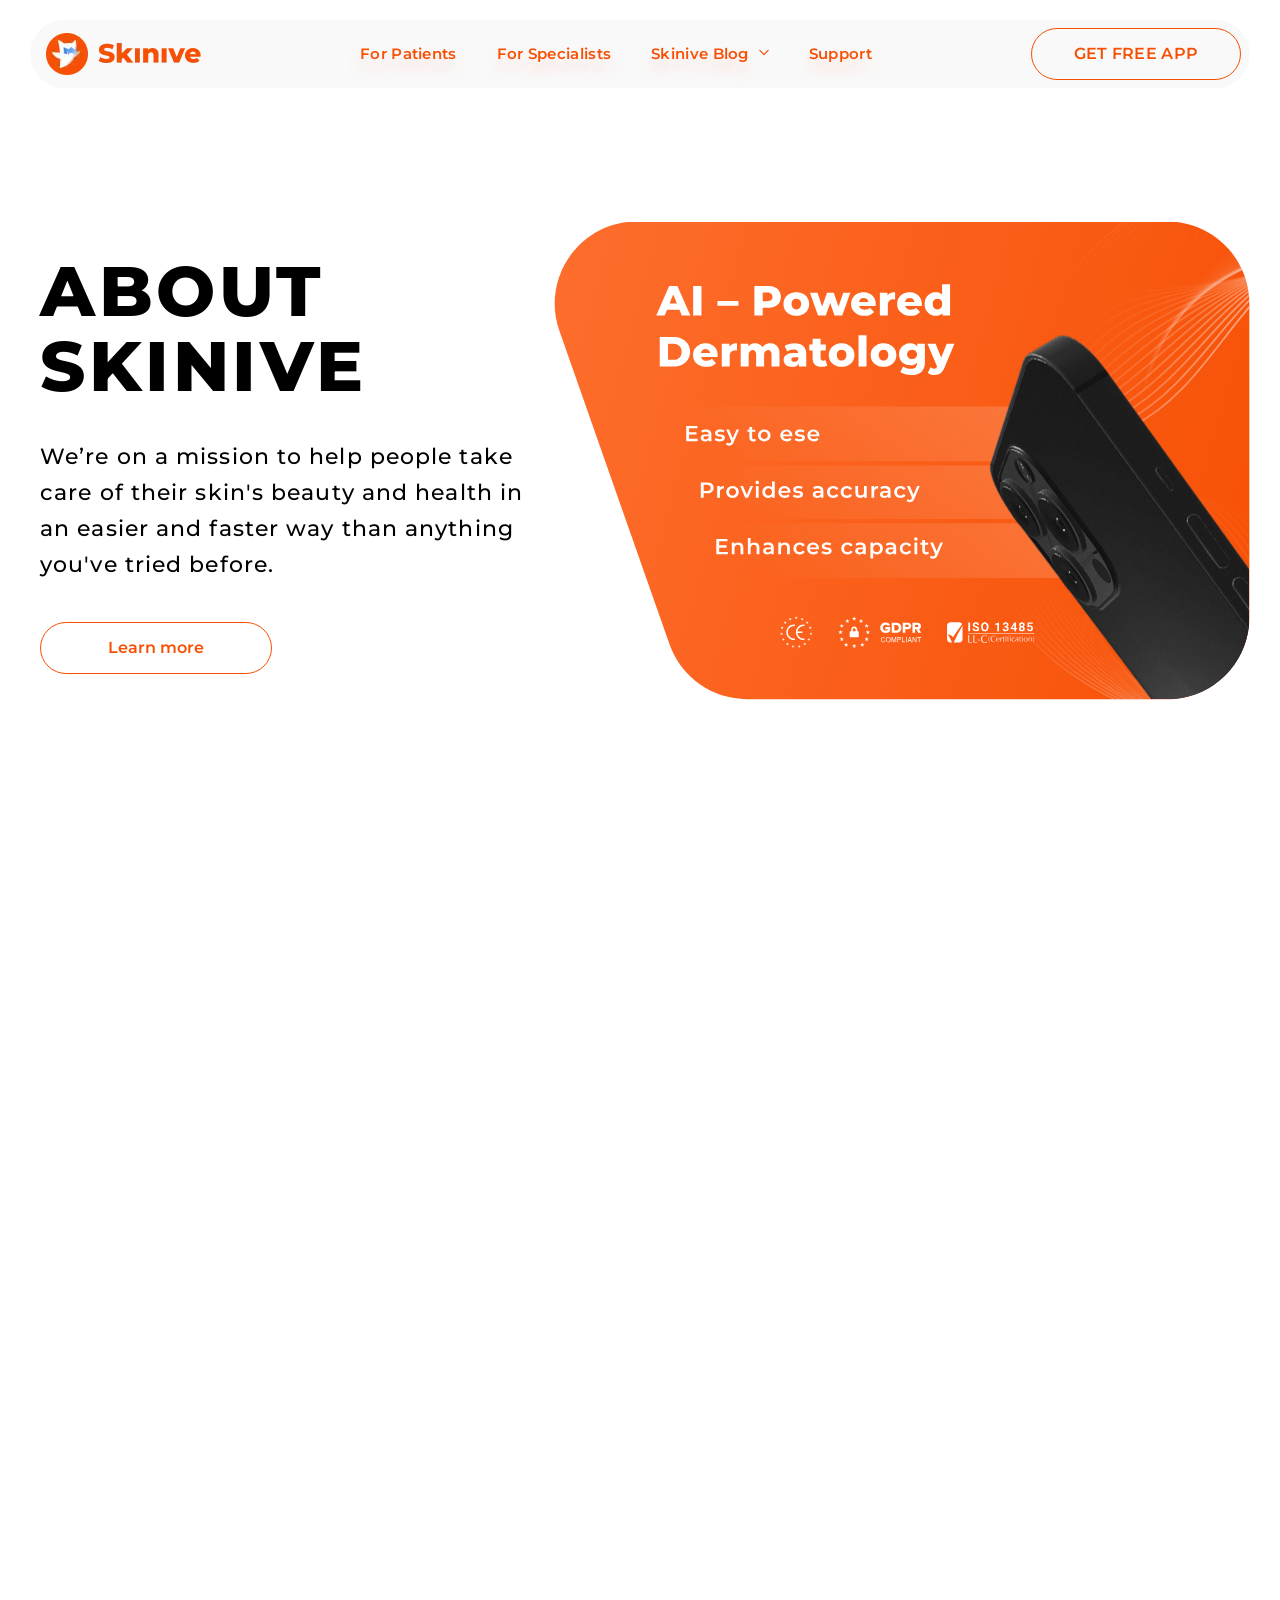
==== commit 22410eb8: "Add files via upload" ====
--- a/about.html
+++ b/about.html
@@ -5,8 +5,8 @@
    <meta charset="UTF-8">
    <meta http-equiv="X-UA-Compatible" content="IE=edge">
    <meta name="viewport" content="width=device-width, initial-scale=1.0">
-   <link rel="stylesheet" href="css/style.min.css?_v=20221211133807">
-   <link rel="stylesheet" href="files/swiper/css/swiper-bundle.min.css?_v=20221211133807">
+   <link rel="stylesheet" href="css/style.min.css?_v=20221212164538">
+   <link rel="stylesheet" href="files/swiper/css/swiper-bundle.min.css?_v=20221212164538">
    <title>About - Skin Health AI-Tracker</title>
 </head>
 
@@ -823,10 +823,10 @@
    </div>
 </footer>
    </div>
-   <script src="js/script.min.js?_v=20221211133807"></script>
-   <script src="files/swiper/js/swiper-bundle.min.js?_v=20221211133807"></script>
-   <script src="files/swiper/js/about-slider-settings.js?_v=20221211133807"></script>
-   <!--<script src="files/js/animation-elements.min.js?_v=20221211133807"></script>-->
+   <script src="js/script.min.js?_v=20221212164538"></script>
+   <script src="files/swiper/js/swiper-bundle.min.js?_v=20221212164538"></script>
+   <script src="files/swiper/js/about-slider-settings.js?_v=20221212164538"></script>
+   <!--<script src="files/js/animation-elements.min.js?_v=20221212164538"></script>-->
 </body>
 
 </html>
--- a/css/style.min.css
+++ b/css/style.min.css
@@ -1 +1 @@
-@charset "UTF-8";@font-face{font-family:Montserrat;font-display:swap;src:url(../fonts/Montserrat-Bold.woff2) format("woff2"),url(../fonts/Montserrat-Bold.woff) format("woff");font-weight:700;font-style:normal}@font-face{font-family:Montserrat;font-display:swap;src:url(../fonts/Montserrat-ExtraBold.woff2) format("woff2"),url(../fonts/Montserrat-ExtraBold.woff) format("woff");font-weight:800;font-style:normal}@font-face{font-family:Montserrat;font-display:swap;src:url(../fonts/Montserrat-Light.woff2) format("woff2"),url(../fonts/Montserrat-Light.woff) format("woff");font-weight:300;font-style:normal}@font-face{font-family:Montserrat;font-display:swap;src:url(../fonts/Montserrat-Medium.woff2) format("woff2"),url(../fonts/Montserrat-Medium.woff) format("woff");font-weight:500;font-style:normal}@font-face{font-family:Montserrat;font-display:swap;src:url(../fonts/Montserrat-Regular.woff2) format("woff2"),url(../fonts/Montserrat-Regular.woff) format("woff");font-weight:400;font-style:normal}@font-face{font-family:Montserrat;font-display:swap;src:url(../fonts/Montserrat-SemiBold.woff2) format("woff2"),url(../fonts/Montserrat-SemiBold.woff) format("woff");font-weight:600;font-style:normal}*,::after,::before{box-sizing:border-box;margin:0;padding:0}button{background:0 0;border:none;cursor:pointer}img,picture{height:auto;max-width:100%;vertical-align:top}/*! normalize.css v8.0.1 | MIT License | github.com/necolas/normalize.css */html{line-height:1.15;-webkit-text-size-adjust:100%}body{margin:0}main{display:block}h1{font-size:2em;margin:.67em 0}hr{box-sizing:content-box;height:0;overflow:visible}pre{font-family:monospace,monospace;font-size:1em}a{background-color:transparent}abbr[title]{border-bottom:none;text-decoration:underline;-webkit-text-decoration:underline dotted;text-decoration:underline dotted}b,strong{font-weight:700}code,kbd,samp{font-family:monospace,monospace;font-size:1em}small{font-size:80%}sub,sup{font-size:75%;line-height:0;position:relative;vertical-align:baseline}sub{bottom:-.25em}sup{top:-.5em}img{border-style:none}button,input,optgroup,select,textarea{font-family:inherit;font-size:100%;line-height:1.15;margin:0}button,input{overflow:visible}button,select{text-transform:none}[type=button],[type=reset],[type=submit],button{-webkit-appearance:button}[type=button]::-moz-focus-inner,[type=reset]::-moz-focus-inner,[type=submit]::-moz-focus-inner,button::-moz-focus-inner{border-style:none;padding:0}[type=button]:-moz-focusring,[type=reset]:-moz-focusring,[type=submit]:-moz-focusring,button:-moz-focusring{outline:1px dotted ButtonText}fieldset{padding:.35em .75em .625em}legend{box-sizing:border-box;color:inherit;display:table;max-width:100%;padding:0;white-space:normal}progress{vertical-align:baseline}textarea{overflow:auto}[type=checkbox],[type=radio]{box-sizing:border-box;padding:0}[type=number]::-webkit-inner-spin-button,[type=number]::-webkit-outer-spin-button{height:auto}[type=search]{-webkit-appearance:textfield;outline-offset:-2px}[type=search]::-webkit-search-decoration{-webkit-appearance:none}::-webkit-file-upload-button{-webkit-appearance:button;font:inherit}details{display:block}summary{display:list-item}template{display:none}[hidden]{display:none}body,html{height:100%;overflow-x:hidden}.wrapper{display:flex;flex-direction:column;min-height:100vh;max-width:1460px;margin-left:auto;margin-right:auto;padding-left:30px;padding-right:30px}main.main{flex:1}body{background-color:#fff;color:#000;font-family:Montserrat,sans-serif;font-style:normal;font-weight:400;margin:0}body._lock{overflow:hidden}.n_container{margin-left:auto;margin-right:auto;max-width:1200px}h1,h2,h3,h4,h5,h6{font-weight:700}.n_object-fit{left:0;height:100%;-o-object-fit:cover;object-fit:cover;position:absolute;top:0;width:100%;z-index:1}.wrap-image{height:100%;position:relative;width:100%}.wrap-image.loaded img{opacity:1}.wrap-image.loaded .sk-spinner{opacity:0!important}.wrap-image img{opacity:0;transition:all .3s ease .3s;z-index:1}.wrap-image .sk-spinner{z-index:0}.wrap-map{background-color:#f5f5f5;height:500px;margin-bottom:35px;position:relative;width:100%}.wrap-map iframe{border:0;height:100%;position:relative;width:100%}._loading-icon{height:50px}._loading-icon{position:relative}.sk-spinner-pulse{animation:sk-spinner-pulse 1s infinite ease-in-out;background-color:#337ab7;border-radius:100%;height:50px;width:50px}@keyframes sk-spinner-pulse{0%{transform:scale(0)}100%{opacity:0;transform:scale(1)}}.sk-spinner{margin-left:-25px;margin-top:-25px;position:absolute;left:50%;top:50%}body.lock{overflow:hidden}.popup{background:rgba(17,62,106,.5);color:#14618c;height:100%;left:0;opacity:0;position:fixed;transition:all .6s ease 0s;top:0;overflow-y:auto;overflow-x:hidden;visibility:hidden;width:100%;z-index:100}.popup.open{opacity:1;visibility:visible}.popup__body{align-items:center;display:flex;justify-content:center;min-height:100vh;padding-bottom:50px;padding-right:50px;padding-left:50px;padding-top:50px}.popup__content{background-color:#fff;border-radius:20px;max-width:670px;padding-bottom:55px;padding-left:86px;padding-right:95px;padding-top:58px;position:relative}.popup__content-image{padding:0!important}.popup__content-image img{max-width:100%;vertical-align:top}.popup__content.default-video{background:0 0;border-radius:0}.popup__content.default-video video{max-width:100%}.popup__close{color:#1a1a1a;position:absolute;right:15px;top:6px}.popup-video .popup__content{height:392px;width:695px;position:relative}.popup-video .popup__content iframe{left:0;height:100%;-o-object-fit:cover;object-fit:cover;position:absolute;top:0;width:100%}.hidden-link,button{cursor:pointer}.hidden-link{color:#56a4ff;text-decoration:none}.hidden-link,a{transition:all .3s ease 0s;text-decoration:none}::-moz-placeholder{color:inherit}::placeholder{color:inherit}.header{left:0;position:absolute;right:0;top:0;width:100%;z-index:100}.header__wrap-logo{min-width:155px}.header__wrapper{background-color:transparent;left:0;position:fixed;transition:background-color .3s ease 0s;top:20px;width:100%;z-index:100}.header__wrapper .n_container{align-items:center;background-color:#f9f9f9;border-radius:90px;display:flex;height:68px;justify-content:space-between;padding-left:16px;padding-right:9px;position:relative;transition:height .3s ease 0s}.header-container{position:relative}.header__button{align-items:center;border:1px solid #f75005;border-radius:40px;color:#f75005;display:flex;justify-content:center;font-size:16px;line-height:24px;font-weight:600;height:52px;letter-spacing:.02em;padding:16px 25px 17px;transition:all .3s ease 0s;text-align:center}.header .menu__icon{display:none;font-size:0}.header .menu__list{list-style:none}.header .menu__list>li{position:relative}.header .menu-item{position:relative}.header .menu__link,.header .menu__sub-link{transition:all .3s ease 0s}.header .menu__sub-list li{list-style:none}.header .menu__arrow{bottom:1px;display:block;height:10px;font-size:0;overflow:hidden;margin-left:10px;position:relative;transition:transform .3s ease 0s;top:0;width:10px}.header .menu__arrow svg{left:0;max-width:100%;position:absolute;top:0}body._touch .header .menu__list>li._active .menu__sub-list{top:calc(100% - 0px)}body._pc .header .menu__list>li:hover .menu__sub-list{opacity:1;pointer-events:all;transform:perspective(400px) rotateX(0);visibility:visible}body._touch .header .menu__list{flex:1 1 auto}body._touch .header .menu__list>li{align-items:center;display:flex;flex-wrap:wrap}body._touch .header .menu__list>li._active .menu__sub-list{display:block;opacity:1;pointer-events:all;transform:translate(0,0);visibility:visible}body._touch .header .menu__list>li._active .menu__arrow{transform:scale(1,-1)}body._pc .header .menu__list>li:hover .menu__arrow{top:0}.first-screen{padding-bottom:50px;padding-top:118px}.first-screen__item{position:relative}.first-screen__item-content{height:100%;position:relative;width:100%}.first-screen__item-content-bg{left:50%;position:absolute;transform:translate(-60%,-62%);top:50%;z-index:-1}.first-screen__above-title{font-size:48px;line-height:72px;letter-spacing:.01em;margin-bottom:13px}.first-screen__above-title span{color:silver;font-weight:700;text-decoration-line:line-through}.first-screen__title{font-size:70px;font-weight:800;line-height:75px;letter-spacing:.05em;margin:0 0 18px;text-transform:uppercase}.first-screen__title span{color:#f75005}.first-screen__text{font-size:24px;line-height:34px;letter-spacing:.05em}.first-screen__wrap-buttons{display:flex;margin-top:62px}.first-screen__button{align-items:center;background-color:#f75005;box-shadow:0 20px 30px rgba(255,120,60,.25);border-radius:40px;color:#fff;display:flex;justify-content:center;height:68px;font-size:16px;font-weight:600;line-height:24px;letter-spacing:.02em;padding:16px 25px 17px;text-align:center;width:240px}.first-screen__watch-video{align-items:center;color:#f75005;display:flex;font-size:16px;font-weight:600;line-height:28px;letter-spacing:.05em}.first-screen__watch-video-circle{align-items:center;background-color:#f75005;box-shadow:0 20px 30px rgba(255,120,60,.25);border-radius:50%;cursor:pointer;display:flex;justify-content:center;height:48px;margin-left:30px;margin-right:19px;position:relative;transition:all .3s ease 0s;width:48px}.first-screen__watch-video-circle svg{left:2px;position:relative;z-index:2}.first-screen__watch-video-circle:hover::after{animation:pulse-icon 1.2s infinite ease-in-out;opacity:1}.first-screen__watch-video-circle::after{background-color:#f75005;border-radius:50%;content:"";cursor:pointer;display:block;height:68px;left:50%;position:absolute;transform:translate(-50%,-50%);top:50%;opacity:.1;transition:.3s;width:68px;z-index:1}.first-screen__blocks{display:flex;margin-top:66px}.first-screen__block{background-color:#fff;box-shadow:0 30px 30px rgba(0,0,0,.04);box-sizing:border-box;border-radius:30px;padding:22px 42px 22px;width:199px}.first-screen__block:nth-child(1){margin-right:40px}.first-screen__block-number{font-size:32px;font-weight:700;line-height:34px;letter-spacing:.02em;margin:0 0 10px;text-transform:uppercase}.first-screen__block-text{font-size:14px;font-weight:300;line-height:22px;letter-spacing:.05em}.first-screen__block svg{margin-top:3px}.first-screen .fs-slider{height:806px;transition:opacity .3s;transform:translate(16%,-13%)}.first-screen .fs-slider.deley{opacity:0;pointer-events:none}.first-screen .fs-slider__block-wrap-arrow{bottom:0;display:flex;position:absolute;transform:translateY(50%);z-index:5}.first-screen .fs-slider__slide{opacity:0!important}.first-screen .fs-slider__slide.swiper-slide-active{opacity:1!important}.first-screen .fs-slider__wrapper{position:relative;z-index:5}.first-screen .fs-slider__wrap-image img{position:relative}.first-screen .fs-slider__block{background:rgba(255,255,255,.7);box-shadow:0 30px 30px rgba(0,0,0,.04);-webkit-backdrop-filter:blur(25px);backdrop-filter:blur(25px);border-radius:30px;bottom:31%;padding:9px 21px 0;position:absolute;left:-12%;width:320px;z-index:10}.first-screen .fs-slider__block-title{color:#f75005;font-size:20px;font-weight:700;line-height:40px;letter-spacing:.01em}.first-screen .fs-slider__block-label{align-items:center;border-radius:20px;display:flex;height:30px;padding-left:12px;padding-right:12px;width:271px;max-width:100%}.first-screen .fs-slider__block-label.low-risk{background:linear-gradient(90deg,#5dc23a 42.29%,rgba(93,194,58,0) 94.08%)}.first-screen .fs-slider__block-label.medium-risk{background:linear-gradient(90deg,#f3ad23 42.29%,rgba(243,173,35,0) 94.08%)}.first-screen .fs-slider__block-label.high-risk{background:linear-gradient(90deg,#f54119 42.29%,rgba(245,65,25,0) 94.08%)}.first-screen .fs-slider__block-label p{color:#fff;font-size:20px;font-weight:700;line-height:24px;padding-left:8px}.first-screen .fs-slider__block-wrap-text{padding-top:9px}.first-screen .fs-slider__block-wrap-text p{font-size:12px;line-height:20px;letter-spacing:.05em}.first-screen .fs-slider__block-wrap-arrow{position:relative}.first-screen .fs-slider .fs-slider-button-next,.first-screen .fs-slider .fs-slider-button-prev{align-items:center;background-color:#f75005;box-shadow:0 20px 30px rgba(255,120,60,.25);border-radius:50%;cursor:pointer;display:flex;justify-content:center;height:38px;position:relative;transition:all .3s ease 0s;width:38px;z-index:1}.first-screen .fs-slider .fs-slider-button-next:not(.swiper-button-disabled):hover::after,.first-screen .fs-slider .fs-slider-button-prev:not(.swiper-button-disabled):hover::after{animation:playpulsecircle 1.2s infinite ease-in-out}.first-screen .fs-slider .fs-slider-button-next.swiper-button-disabled,.first-screen .fs-slider .fs-slider-button-prev.swiper-button-disabled{cursor:default;pointer-events:none}.first-screen .fs-slider .fs-slider-button-next::after,.first-screen .fs-slider .fs-slider-button-prev::after{background-color:#f75005;border-radius:50%;content:"";display:block;height:48px;left:50%;position:absolute;transform:translate(-50%,-50%);top:50%;opacity:.3;transition:.3s;width:48px;z-index:0}.first-screen .fs-slider .fs-slider-button-next svg,.first-screen .fs-slider .fs-slider-button-prev svg{position:relative;z-index:1}.first-screen .fs-slider .fs-slider-button-next{margin-left:15px}.start-your-jouney{padding-bottom:30px;padding-top:50px}.start-your-jouney__text-above-title{color:#f75005;font-size:24px;font-weight:700;line-height:34px;letter-spacing:.01em;margin-bottom:20px}.start-your-jouney__title{font-size:64px;font-weight:700;line-height:72px;letter-spacing:.01em;margin-bottom:59px;max-width:860px}.start-your-jouney__wrap-video{max-width:992px;margin-left:auto;margin-right:auto;padding-bottom:39%;position:relative}.take-care-of-skin{padding-bottom:60px;padding-top:30px}.take-care-of-skin__text-above-title{color:#f75005;font-size:24px;font-weight:700;line-height:34px;letter-spacing:.01em;margin-bottom:17px}.take-care-of-skin__title{font-size:64px;line-height:72px;font-weight:700;letter-spacing:.01em}.take-care-of-skin__icons{display:flex;justify-content:space-between;padding-bottom:30px;margin-left:-15px;margin-right:-15px;margin-top:15px}.take-care-of-skin__wrap-icon{align-items:center;display:flex;height:60px;margin-left:10px;margin-right:10px;width:auto}.take-care-of-skin__wrap-icon img{max-height:100%;max-width:100%}.take-care-of-skin__blockText p{color:#8a8a8a;font-size:16px;font-weight:300;line-height:28px;letter-spacing:.02em}.take-care-of-skin__blocks{margin-top:60px}.take-care-of-skin__block{border-radius:38px;display:flex}.take-care-of-skin__block:nth-child(1){background:linear-gradient(169.62deg,#ff8f5c -8.51%,#f75005 104.74%);box-shadow:0 20px 30px rgba(255,120,60,.25)}.take-care-of-skin__block:nth-child(2){background:linear-gradient(169.62deg,#7976fd -8.51%,#504de5 104.74%);box-shadow:0 20px 30px rgba(83,80,231,.25)}.take-care-of-skin__block:nth-child(3){background:linear-gradient(169.62deg,#a980ff -8.51%,#733aed 104.74%);box-shadow:0 20px 30px rgba(122,67,239,.25)}.take-care-of-skin__block-title{color:#fff;font-size:24px;font-weight:700;line-height:36px;letter-spacing:.01em}.take-care-of-skin__block-text{margin-bottom:-5px;padding-top:8px}.take-care-of-skin__block-text p{color:#fff;font-size:16px;font-weight:500;line-height:28px;letter-spacing:.05em}.take-care-of-skin__block-wrap-arrow{align-items:center;display:flex;justify-content:flex-end}.take-care-of-skin__block-link{align-items:center;background-color:transparent;border-radius:50%;color:#fff;cursor:pointer;display:flex;justify-content:center;height:46px;position:relative;transition:all .3s ease 0s;width:46px}.take-care-of-skin__block-link:hover{background-color:#fff;box-shadow:0 20px 30px rgba(255,120,60,.25);color:#f75005}.take-care-of-skin__block-link:hover::after{animation:pulse-icon 1.2s infinite ease-in-out;background-color:#fff}.take-care-of-skin__block-link:hover .take-care-of-skin__link-wrap-icon{z-index:1}.take-care-of-skin__block-link::after{background-color:transparent;border-radius:50%;content:"";display:block;height:60px;left:50%;position:absolute;transform:translate(-50%,-50%);top:50%;opacity:.3;transition:all .3s ease 0s;width:60px;z-index:0}.take-care-of-skin__block-link-wrap-icon{transition:all .3s ease 0s;z-index:1}.key-features{padding-top:60px}.key-features__item:nth-child(1) .key-features-bg-item-one{position:absolute;left:0;transform:translateY(-50%);top:60%;z-index:-1}.key-features__title{font-size:64px;line-height:72px;letter-spacing:.01em}.key-features__block-text{font-size:22px;font-weight:500;line-height:34px;letter-spacing:.05em;padding-right:10px}.key-features__block-image{border-radius:8px;height:calc(100% - 45px);margin:22.5px;width:calc(100% - 45px)}.key-features__block-wrap-icon{align-items:center;background:linear-gradient(280.23deg,#f75005 -.43%,#ff7436 116.24%);border-radius:30px;height:95px;display:flex;justify-content:center;margin-right:30px;min-width:95px}.key-features__block-wrap-image{position:relative}.key-features__buttons{display:flex;max-width:455px;margin:68px auto 0}.key-features__button{border-radius:40px;box-shadow:0 20px 30px rgba(255,120,60,.25);margin-left:3.5px;margin-right:3.5px}.who-we-serve{background:linear-gradient(280.23deg,#f75005 -.43%,#ff7436 116.24%),#fff;border-radius:100px;margin-bottom:100px;margin-top:92px;padding-bottom:118px;padding-left:30px;padding-right:30px;padding-top:106px;position:relative}.who-we-serve .n_container{position:relative;z-index:1}.who-we-serve__text-above-title{font-size:24px;font-size:24px;font-weight:700;line-height:34px;letter-spacing:.01em;margin:0}.who-we-serve__title{font-size:64px;font-weight:600;line-height:72px;letter-spacing:.01em;margin-top:28px}.who-we-serve .block-info-numbers{margin-top:-20px;padding-bottom:30px;padding-left:50px;padding-right:50px;padding-top:44px}.who-we-serve .block-info-numbers__number,.who-we-serve .block-info-numbers__text{text-align:center}.who-we-serve .block-info-numbers__number{color:#fff;font-size:64px;font-weight:800;line-height:75px;letter-spacing:.02em;margin:0;text-transform:uppercase}.who-we-serve .block-info-numbers__text{color:#fff;font-size:24px;font-weight:700;line-height:33px;letter-spacing:.01em;margin:0}.who-we-serve .block-info-numbers__bottom{align-items:center;display:flex;flex-wrap:wrap;justify-content:center;margin-top:16px}.who-we-serve .block-info-numbers__bottom p{font-size:16px;line-height:24px;letter-spacing:.01em;margin-bottom:12px;margin-top:12px}.who-we-serve .block-info-numbers__today{background-color:#fff;border-radius:7px;height:40px;margin-left:19px;margin-right:19px;padding-bottom:11px;padding-top:9px;text-align:center}.who-we-serve .block-info-numbers__today p{font-size:16px;font-weight:600;line-height:22px;letter-spacing:.01em;margin:0;white-space:nowrap}.who-we-serve .block-info-numbers__today p span{margin-left:11%;white-space:nowrap}.who-we-serve__wrap-counters{display:flex;flex-wrap:wrap;margin-left:-15px;margin-right:-15px;margin-top:61px}.who-we-serve__counter{margin-left:15px;margin-right:15px;width:calc(17% - 30px)}.who-we-serve__counter:first-child{display:flex;justify-content:flex-start;position:relative;width:calc(23% - 30px)}.who-we-serve__counter:first-child::after{background-color:#fff;content:"";display:block;height:57px;position:absolute;right:-16px;top:26px;width:2px}.who-we-serve__counter:nth-child(2){width:calc(23% - 30px)}.who-we-serve__counter-number,.who-we-serve__counter-text{text-align:center}.who-we-serve__counter-number{color:#fff;font-size:50px;font-weight:700;line-height:75px;letter-spacing:.02em;text-transform:uppercase}.who-we-serve__counter-text{color:#fff;font-size:18px;font-weight:600;line-height:28px;letter-spacing:.05em;margin-top:5px}.who-we-serve__illustration{position:absolute;right:0;z-index:0}.who-we-serve__illustration.deskstop{top:0}.who-we-serve__illustration.mobile{bottom:0;height:100%}.world-better{padding-bottom:74px;padding-top:100px}.world-better__items{margin-bottom:60px}.world-better .swiper-container-autoheight .swiper-wrapper{align-items:normal}.world-better #world-better-wrap-arrows{display:flex}.world-better__sw-btn-next,.world-better__sw-btn-prev{align-items:center;background-color:#f75005;box-shadow:0 20px 30px rgba(255,120,60,.25);border-radius:50%;cursor:pointer;display:flex;justify-content:center;height:48px;position:relative;transition:all .3s ease 0s;width:48px}.world-better__sw-btn-next:not(.swiper-button-disabled):hover::after,.world-better__sw-btn-prev:not(.swiper-button-disabled):hover::after{animation:play-pulse-circle 1.2s infinite ease-in-out}.world-better__sw-btn-next.swiper-button-disabled,.world-better__sw-btn-prev.swiper-button-disabled{cursor:default;pointer-events:none}.world-better__sw-btn-next::after,.world-better__sw-btn-prev::after{background-color:#f75005;border-radius:50%;content:"";display:block;height:60px;left:50%;position:absolute;transform:translate(-50%,-50%);top:50%;opacity:.3;transition:.3s;width:60px;z-index:-1}.world-better__sw-btn-next{margin-left:18px}.world-better__title{font-size:64px;line-height:72px;letter-spacing:.01em}.world-better .world-better-wrap-arrows{position:relative}.world-better .wrap-slider{overflow:hidden}.world-better-slider__wrapper{height:auto!important}.world-better-slider__slide{background-color:#f9f9f9;border-radius:38px;height:auto;display:flex;flex-direction:column;padding:25px;transition:all .3s ease 0s}.world-better-slider__slide:hover{background-color:#f3f3f3}.world-better-slider__slide:hover .world-better-slider__permalink-wrap-icon{background-color:#f75005;box-shadow:0 20px 30px rgba(255,120,60,.25);color:#fff;margin-left:24px}.world-better-slider__slide:hover .world-better-slider__permalink-wrap-icon::after{animation:pulse-icon 1.2s infinite ease-in-out}.world-better-slider__wrap-image{border-radius:20px;height:auto;overflow:hidden;padding-bottom:81%;position:relative}.world-better-slider__wrap-text{padding-bottom:38px;padding-top:31px}.world-better-slider__wrap-text p{font-size:20px;font-weight:600;line-height:28px;letter-spacing:.05em}.world-better-slider__wrap-data-permalink{align-items:center;display:flex;flex-wrap:wrap;justify-content:space-between;margin-top:auto;padding-bottom:5px;width:100%}.world-better-slider__data{font-size:16px;line-height:28px;letter-spacing:.05em;margin-right:auto;padding-right:12px}.world-better-slider__permalink{align-items:center;color:#f75005;display:flex;font-size:16px;font-weight:600;line-height:18px;letter-spacing:.05em;white-space:nowrap}.world-better-slider__permalink .world-better-slider__permalink-wrap-icon{align-items:center;border-radius:50%;color:inherit;display:inline-flex;justify-content:center;height:46px;margin-left:8px;position:relative;transition:.4s;width:46px}.world-better-slider__permalink .world-better-slider__permalink-wrap-icon::after{background-color:#fff;opacity:.3!important;border-radius:50%;content:"";display:block;height:65px;display:block;left:50%;position:absolute;transform:translate(-50%,-50%);top:50%;width:65px;z-index:1}.world-better .swiper-wrapper{align-items:stretch}.world-better__form{background-color:#f9f9f9;border-radius:57.5px;display:flex;height:86px;margin-left:auto;margin-right:auto;margin-top:40px;padding:9px 11px;width:824px;max-width:100%}.world-better .world-better-form__field{background:0 0;border:none;color:#8e8e8e;height:100%;font-size:16px;line-height:28px;letter-spacing:.05em;padding-left:39px;padding-right:20px;outline:0;width:100%}.world-better .world-better-form__field::-moz-placeholder{color:inherit}.world-better .world-better-form__field::placeholder{color:inherit}.world-better .world-better-form__submit{background-color:#f75005;box-shadow:0 20px 30px rgba(255,120,60,.25);border-radius:40px;color:#fff;font-size:16px;font-weight:600;line-height:24px;letter-spacing:.02em;min-width:283px;max-width:283px;padding-left:20px;padding-right:20px;text-align:center}.supported-by{padding-top:74px}.supported-by__title{font-size:35px;font-weight:600;line-height:72px;margin:0 0 56px;text-align:center}.supported-by__blocks{display:flex;flex-wrap:wrap;margin:-20px}.supported-by__block{align-items:center;background-color:#fff;box-shadow:0 30px 30px rgba(0,0,0,.04);border-radius:30px;display:flex;justify-content:center;height:74px;margin:20px 10px;min-width:158px;padding-left:30px;padding-right:30px}.supported-by__block:hover img{filter:grayscale(0)}.supported-by__block img{filter:grayscale(1);transition:all .3s ease 0s}@keyframes pulse-icon{0%{height:46px;width:46px}100%{height:65px;opacity:0;width:65px}}@keyframes play-pulse{100%{height:65px;width:65px}}@keyframes play-pulse-circle{0%{height:48px;opacity:1;width:48px}100%{height:65px;opacity:0;width:65px}}@keyframes playpulsecircle{0%{height:38px;opacity:1;width:38px}100%{height:48px;opacity:0;width:48px}}main.main.get-skinive{padding-top:142px}.get-skinive__items{margin-top:128px;position:relative}.get-skinive__item-content{height:100%;position:relative;width:100%;z-index:1}.get-skinive__item-block-image{z-index:-1}.get-skinive__item-block-qr-code{align-items:center;background-color:#fff;box-shadow:0 30px 30px rgba(0,0,0,.04);border-radius:30px;bottom:7%;display:flex;justify-content:center;left:6%;height:210px;padding:20px;position:absolute;width:210px}.get-skinive__wrap-content #skinive-app{display:block;opacity:1}.get-skinive__wrap-content #skinive-md{display:none;opacity:0}.get-skinive__wrap-content.mds #skinive-app{display:none;opacity:0}.get-skinive__wrap-content.mds #skinive-md{display:block;opacity:1}.get-skinive__tabs{align-items:center;background-color:#fff;border:1px solid #f75005;border-radius:40px;display:flex;height:68px;margin-left:auto;margin-right:auto;position:relative;width:494px;max-width:100%}.get-skinive__tabs span{color:#f75005;cursor:pointer;font-size:16px;font-weight:600;line-height:24px;letter-spacing:.02em;position:relative;text-align:center;-webkit-user-select:none;-moz-user-select:none;user-select:none;width:50%;z-index:0}.get-skinive__tabs-button{align-items:center;background-color:#f75005;border-radius:40px;cursor:default;display:flex;height:66px;left:-1px;padding:16px 25px 17px;position:absolute;text-align:center;transition:position .3s ease 0s;top:0;width:247px;max-width:50%;z-index:1}.get-skinive__tabs-button.active{left:auto;right:-1px}.get-skinive__tabs-button.active span:nth-child(1){display:none}.get-skinive__tabs-button.active span:nth-child(2){display:block}.get-skinive__tabs-button span{color:#fff;cursor:default;width:100%}.get-skinive__tabs-button span:nth-child(2){display:none}.get-skinive__tab-content{transition:all .3s ease 0s}.get-skinive__title{font-size:70px;font-weight:800;line-height:75px;letter-spacing:.05em;margin:0 0 17px}.get-skinive__text{font-size:24px;font-weight:300;line-height:34px;letter-spacing:.05em}.get-skinive__buttons{margin-top:38px}.get-skinive__button{box-shadow:0 20px 30px rgba(255,120,60,.25);border-radius:40px;height:63px}.get-skinive__button:first-child{margin-right:3px}.get-skinive__wrap-text{margin-top:72px}.get-skinive__wrap-text p{font-size:18px;line-height:28px;letter-spacing:.05em;text-align:right}.get-skinive__wrap-social{background-color:#fff;box-shadow:0 30px 30px rgba(0,0,0,.04);border-radius:30px;margin-top:-22px;padding:35px 43px 8px;width:318px}.get-skinive__wrap-social p{font-size:14px;font-weight:300;line-height:22px;letter-spacing:.05em}.get-skinive__social-icons{display:flex;margin-top:12px;transform:translateX(-7%)}.get-skinive__social-icon{color:#f75005;list-style:none}.get-skinive__social-icon svg{transition:all .3s ease 0s;height:54px;width:auto}.get-skinive__bg-illustration{left:50%;transform:translate(-22%,-35%);position:absolute;top:0;z-index:-1}.get-skinive__bg-illustration.app{min-width:1180px}.get-skinive__bg-illustration.md{min-width:1400px}.about-page{padding-top:202px}.about-fs{margin-bottom:242px;position:relative}.about-fs__title{font-size:70px;font-weight:800;line-height:75px;letter-spacing:.05em;text-transform:uppercase}.about-fs__block-text{padding-top:35px}.about-fs__block-text p{font-size:22px;font-weight:500;line-height:36px;letter-spacing:.05em}.about-fs__link{align-items:center;border:1px solid #f75005;border-radius:40px;color:#f75005;display:flex;justify-content:center;height:52px;font-size:16px;font-weight:600;line-height:24px;margin-top:39px;padding:16px 25px 17px;transition:.3s;width:232px;max-width:100%}.about-fs__link:hover{background-color:#f75005;color:#fff}.about-skinive-ai-accuracy{padding-bottom:26px}.about-skinive-ai-accuracy__title{font-size:64px;line-height:72px}.about-skinive-ai-accuracy__block-text{margin-left:auto;margin-right:auto;padding-bottom:30px;padding-top:41px;max-width:1001px}.about-skinive-ai-accuracy__block-text p{color:#000;font-size:24px;font-weight:600;line-height:36px;letter-spacing:.05em;text-align:center}.about-skinive-ai-accuracy__block-data{align-items:center;display:flex;justify-content:flex-end;margin-bottom:24px}.about-skinive-ai-accuracy__data-text{letter-spacing:.01em}.about-skinive-ai-accuracy__wrap-data{display:flex}.about-skinive-ai-accuracy__data{align-items:center;color:#8a8a8a;display:flex;letter-spacing:.05em}.about-skinive-ai-accuracy__data::before{content:"";display:block}.about-skinive-ai-accuracy__data:nth-child(1){margin-right:39px}.about-skinive-ai-accuracy__data:nth-child(1)::before{background:linear-gradient(180deg,#d9d9d9 0,#f8f8f8 100%),#d7d7d7}.about-skinive-ai-accuracy__data:nth-child(2)::before{background:linear-gradient(180deg,#f75005 0,#ff7436 100%)}.about-skinive-ai-accuracy__schedule.mobile{width:100%}.about-skinive-ai-accuracy__wrap-schedule-text{display:flex;justify-content:center;margin-left:-10px;margin-right:-10px;padding-bottom:40px;padding-left:4%;padding-right:4%;padding-top:30px;max-width:1220px}.about-skinive-ai-accuracy__item-text{margin-left:10px;margin-right:10px;padding-left:1%;padding-right:1%;width:calc(20% - 20px)}.about-skinive-ai-accuracy__item-text:last-child p{font-weight:600}.about-skinive-ai-accuracy__item-text p{color:#1c1c1c;font-size:18px;line-height:24px;text-align:center}.about-skinive-ai-accuracy__bottom{background-color:#f9f9f9;border-radius:40px;padding:22px 20px 20px;width:100%}.about-skinive-ai-accuracy__bottom-text{color:#000;font-size:24px;font-weight:600;line-height:36px;letter-spacing:.05em;text-align:center}.about-skinive-ai-accuracy__bottom-button{align-items:center;background-color:#f75005;box-shadow:0 20px 30px rgba(255,120,60,.25);border-radius:40px;color:#fff;font-size:16px;font-weight:600;line-height:24px;display:flex;justify-content:center;height:58px;letter-spacing:.02em;padding:16px 35px 17px;text-align:center;width:100%}.about-publication-clinical{padding-bottom:91px;padding-top:74px}.about-publication-clinical__title{font-size:35px;font-weight:600;line-height:72px;margin:0 0 49px;text-align:center}.about-publication-clinical__blocks{display:flex;flex-wrap:wrap;margin:0 -11px}.about-publication-clinical__block{align-items:center;background-color:#fff;box-shadow:0 30px 30px rgba(0,0,0,.07);border-radius:30px;box-sizing:border-box;display:flex;justify-content:center;height:120px;margin:10px 11px;padding-left:30px;padding-right:30px;width:calc(20% - 22px)}.about-publication-clinical__block:hover img{filter:grayscale(0)}.about-publication-clinical__block img{filter:grayscale(1);max-height:90%;max-width:90%;transition:all .3s ease 0s}.about-values__title{font-size:64px;line-height:72px;margin:2px 0 42px}.about-values__content{height:510px;margin-left:auto;max-width:100%;position:relative}.about-values__blockText p{font-size:22px;font-style:italic;line-height:36px;letter-spacing:.05em;position:relative}.about-values__blockText p:not(:last-child){margin-bottom:20px}.about-values__blockText p:first-child::before{content:"“ ";left:-15px;position:absolute;top:0}.about-values__blockText p span{color:#f75005}.about-values__blockText p span.wrap-quote{color:#000;position:relative}.about-values__blockText p span.wrap-quote::after{content:" ”";right:-18px;position:absolute;top:-4px}.about-values__blockPhoto{box-shadow:0 30px 30px rgba(0,0,0,.04);border-radius:90px 90px 90px 0;color:#fff;height:510px;position:relative;width:459px;max-width:100%}.about-values__blockPhoto img{border-radius:90px 90px 90px 0;left:0;height:100%;-o-object-fit:cover;object-fit:cover;position:absolute;top:0;width:100%}.about-values__blockName{background:linear-gradient(280.23deg,#f75005 -.43%,#ff7436 116.24%);box-shadow:0 30px 30px rgba(0,0,0,.04);border-radius:60px 0;bottom:34px;color:#fff;left:-59px;padding-bottom:17px;padding-left:60px;padding-right:60px;padding-top:24px;position:absolute;width:400px;max-width:100%}.about-values__name{font-size:36px;line-height:36px;letter-spacing:.05em}.about-values__position{font-size:22px;line-height:36px;letter-spacing:.05em}.about-milestones{padding-bottom:0;padding-top:90px}.about-milestones__top-items{align-items:flex-end;display:flex}.about-milestones__top-item:nth-child(1){width:100%}.about-milestones__top-item:nth-child(2){display:none}.about-milestones__title{font-size:64px;line-height:72px}.about-milestones #about-milestones-wrap-arrows{display:flex;position:relative;top:-5px}.about-milestones__sw-btn-next,.about-milestones__sw-btn-prev{align-items:center;background-color:#f75005;box-shadow:0 20px 30px rgba(255,120,60,.25);border-radius:50%;cursor:pointer;display:flex;justify-content:center;height:48px;position:relative;transition:all .3s ease 0s;width:48px}.about-milestones__sw-btn-next:not(.swiper-button-disabled):hover::after,.about-milestones__sw-btn-prev:not(.swiper-button-disabled):hover::after{animation:play-pulse-circle 1.2s infinite ease-in-out}.about-milestones__sw-btn-next.swiper-button-disabled,.about-milestones__sw-btn-prev.swiper-button-disabled{cursor:default;pointer-events:none}.about-milestones__sw-btn-next::after,.about-milestones__sw-btn-prev::after{background-color:#f75005;border-radius:50%;content:"";display:block;height:60px;left:50%;position:absolute;transform:translate(-50%,-50%);top:50%;opacity:.3;transition:.3s;width:60px;z-index:-1}.about-milestones__sw-btn-next{margin-left:18px}.about-milestones__wrap-slider{margin-top:50px;position:relative}.about-milestones__slider-line{background:#eaeaea;border-radius:1px;height:2px;position:absolute;top:58px;width:100%}.about-milestones__slider-line-bg{background:linear-gradient(270deg,#f75005 0,#f9f9f9 100%);border-radius:1px;font-size:0;height:2px;position:relative;width:calc(86% - 3px)}.about-milestones__slider-line-circle{align-items:center;background-color:rgba(247,80,5,.2);border-radius:50%;display:flex;justify-content:center;height:16px;position:absolute;right:-8px;transform:translateY(-50%);top:50%;width:16px}.about-milestones__slider-line-doted{background-color:#f75005;border-radius:50%;border:2px solid #fff;display:block;height:8px;width:8px}.about-milestones__slide{text-align:left}.about-milestones__slide.swiper-slide-active .about-milestones__wrap-data{background:linear-gradient(280.23deg,#f75005 -.43%,#ff7436 116.24%);padding-left:17px}.about-milestones__slide.swiper-slide-active .about-milestones__data,.about-milestones__slide.swiper-slide-active .about-milestones__q{color:#fff}.about-milestones__slide.swiper-slide-active .about-milestones__q{background:0 0}.about-milestones__data,.about-milestones__wrap-data{transition:.6s}.about-milestones__wrap-data{align-items:center;display:inline-flex;border-radius:12px}.about-milestones__data{color:#f75005;font-size:32px;font-weight:700;line-height:36px;letter-spacing:.05em}.about-milestones__q{background-color:#f9f9f9;border-radius:12px;font-size:22px;line-height:36px;letter-spacing:.05em;order:-1;margin-left:12px;padding:5px 11px 3px 11px;transition:color .3s}.about-milestones__text{font-size:22px;font-weight:500;line-height:36px;letter-spacing:.05em}.about-milestones__text::before{background:#eaeaea;border-radius:1px;content:"";display:flex;justify-content:flex-start;height:2px;margin:24px auto 19px 0;width:24px}.about-vision{padding-top:88px}.about-vision__title{font-size:64px;line-height:72px;margin:0;margin-bottom:85px}.about-vision__items._init .about-vision__title::after{display:block}.about-vision__item{background:#f9f9f9;padding:37px 50px 68px;position:relative}.about-vision__blockTitle{color:#000;cursor:default;font-size:32px;font-weight:700;line-height:32px;letter-spacing:.05em;margin-bottom:20px;margin-right:110px;text-align:left}.about-vision__blockTitle::after{content:url(../images/svg/spoller-arrow.svg);position:absolute;right:24px;transition:.3s;top:17px}.about-vision__blockTitle._active::after{top:25px;transform:scale(1,-1)}.about-vision__wrap-icon{align-items:center;background:linear-gradient(280.23deg,#f75005 -.43%,#ff7436 116.24%);border-radius:30px;display:flex;justify-content:center;height:100px;padding:15px;position:absolute;right:50px;top:-30px;width:100px}.about-vision__blockText{color:#000;font-size:20px;font-weight:500;line-height:32px;letter-spacing:.05em}.about-our-products{padding-bottom:92px;padding-top:66px}.about-our-products__text-above-title{color:#f75005;font-size:24px;font-weight:700;line-height:34px;letter-spacing:.01em;margin-bottom:17px}.about-our-products__title{font-size:64px;line-height:72px;font-weight:700;letter-spacing:.01em}.about-our-products__icons{display:flex;justify-content:space-between;padding-bottom:30px;margin-left:-15px;margin-right:-15px;margin-top:15px}.about-our-products__wrap-icon{align-items:center;display:flex;height:60px;margin-left:10px;margin-right:10px;width:auto}.about-our-products__wrap-icon img{max-height:100%;max-width:100%}.about-our-products__blockText p{color:#8a8a8a;font-size:16px;font-weight:300;line-height:28px;letter-spacing:.02em}.about-our-products__blocks{margin-top:60px}.about-our-products__block{background-color:#f9f9f9;display:flex}.about-our-products__block-title{color:#000;font-size:24px;font-weight:700;line-height:36px;letter-spacing:.01em}.about-our-products__block-text{margin-bottom:-5px;padding-top:8px}.about-our-products__block-text p{color:#000;font-size:16px;font-weight:500;line-height:28px;letter-spacing:.05em}.about-our-products__block-wrap-arrow{align-items:center;display:flex;justify-content:flex-end}.about-our-products__block-link{align-items:center;background-color:transparent;border-radius:50%;color:#f75005;cursor:pointer;display:flex;justify-content:center;height:46px;position:relative;transition:all .3s ease 0s;width:46px}.about-our-products__block-link:hover{background-color:#f75005;box-shadow:0 20px 30px rgba(255,120,60,.25);color:#fff}.about-our-products__block-link:hover::after{animation:pulse-icon 1.2s infinite ease-in-out;background-color:#f75005}.about-our-products__block-link:hover .take-care-of-skin__link-wrap-icon{z-index:1}.about-our-products__block-link::after{background-color:transparent;border-radius:50%;content:"";display:block;height:60px;left:50%;position:absolute;transform:translate(-50%,-50%);top:50%;opacity:.3;transition:all .3s ease 0s;width:60px;z-index:0}.about-our-products__block-link-wrap-icon{transition:all .3s ease 0s;z-index:1}.about-our-products__block-link svg{position:relative;z-index:2}.about-our-products__wrap-image{height:80px;max-width:80px;min-width:80px;margin-right:19px}.about-lets-stay-in-touch{background:linear-gradient(280.23deg,#f75005 -.43%,#ff7436 116.24%),#fff;border-radius:90px;color:#fff;margin-bottom:10px;padding-bottom:41px;padding-left:35px;padding-right:35px;padding-top:63px;position:relative}.about-lets-stay-in-touch .n_container{max-width:824px;position:relative;z-index:1}.about-lets-stay-in-touch__submit,.about-lets-stay-in-touch__text,.about-lets-stay-in-touch__title{text-align:center}.about-lets-stay-in-touch__title{font-size:64px;line-height:72px;font-weight:600;letter-spacing:.01em;margin:0}.about-lets-stay-in-touch__wrap-text{padding-bottom:45px;padding-top:21px}.about-lets-stay-in-touch__text{font-size:22px;line-height:36px;font-weight:500;letter-spacing:.05em}.about-lets-stay-in-touch__text a{color:inherit;font-weight:600;text-decoration:underline}.about-lets-stay-in-touch__field{border:none;color:#8e8e8e;font-size:16px;line-height:28px;letter-spacing:.05em;outline:0;width:100%}.about-lets-stay-in-touch__submit{color:#fff;align-items:center;display:flex;justify-content:center;font-size:16px;font-weight:600;line-height:24px;letter-spacing:.02em;padding-left:15px;padding-right:15px;width:100%}.about-lets-stay-in-touch__illustration{position:absolute;right:0;transform:translateY(-50%);top:50%;z-index:0}.for-patients-page .first-screen__title{font-size:72px;font-weight:700;text-transform:capitalize}.for-patients-page .key-features{padding-bottom:59px}.for-patients-page .key-features__block-text{font-size:22px;font-weight:500;line-height:34px}.for-patients-weekly-basis{margin-bottom:37px;margin-top:50px;position:relative}.for-patients-weekly-basis__read-more{background:#f9f9f9;border-radius:100px;left:0;padding-bottom:113px;padding-left:136px;padding-right:136px;padding-top:114px;position:absolute;right:0;opacity:0;transition:.3s;visibility:hidden;top:70px;z-index:2}.for-patients-weekly-basis__read-more.show{opacity:1;visibility:visible}.for-patients-weekly-basis__read-more-close{height:48px;position:absolute;right:76px;top:76px;width:48px}.for-patients-weekly-basis__read-more-close svg{max-height:100%;max-width:100%}.for-patients-weekly-basis__read-more-item:nth-child(2){display:flex;justify-content:center}.for-patients-weekly-basis__read-more-title{font-size:64px;line-height:72px;letter-spacing:.01em;margin-bottom:58px}.for-patients-weekly-basis__read-more-block-text p{font-size:20px;line-height:30px;letter-spacing:.01em}.for-patients-weekly-basis__read-more-block-text p:not(:last-child){margin-bottom:15px}.for-patients-weekly-basis__title{font-size:64px;line-height:72px;letter-spacing:.01em;margin-bottom:62px}.for-patients-weekly-basis__title span{color:#f75005}.for-patients-weekly-basis #for-patients-weekly-basis-wrap-arrows{display:flex}.for-patients-weekly-basis__sw-btn-next,.for-patients-weekly-basis__sw-btn-prev{align-items:center;background-color:#f75005;box-shadow:0 20px 30px rgba(255,120,60,.25);border-radius:50%;cursor:pointer;display:flex;justify-content:center;height:65.36px;position:relative;transition:all .3s ease 0s;width:65.36px}.for-patients-weekly-basis__sw-btn-next:not(.swiper-button-disabled):hover::after,.for-patients-weekly-basis__sw-btn-prev:not(.swiper-button-disabled):hover::after{animation:fpplay-pulse-circle 1.2s infinite ease-in-out}.for-patients-weekly-basis__sw-btn-next.swiper-button-disabled,.for-patients-weekly-basis__sw-btn-prev.swiper-button-disabled{cursor:default;pointer-events:none}.for-patients-weekly-basis__sw-btn-next::after,.for-patients-weekly-basis__sw-btn-prev::after{background-color:#f75005;border-radius:50%;content:"";display:block;height:82.56px;left:50%;position:absolute;transform:translate(-50%,-50%);top:50%;opacity:.3;transition:.3s;width:82.56px;z-index:-1}.for-patients-weekly-basis__sw-btn-next{margin-left:28px}.for-patients-weekly-basis__block{position:relative}.for-patients-weekly-basis-slider{overflow:hidden}.for-patients-weekly-basis__s-title{color:#f75005;font-size:40px;line-height:56px;font-weight:600;letter-spacing:.01em;text-align:center}.for-patients-weekly-basis__s-btn{align-items:center;border:1px solid #f75005;border-radius:40px;box-shadow:0 20px 30px rgba(255,120,60,.25);color:#f75005;display:flex;justify-content:center;height:52px;font-size:16px;font-weight:600;line-height:24px;letter-spacing:.02em;margin-left:auto;margin-right:auto;margin-top:40px;padding:16px 25px;transition:.3s;text-align:center}.for-patients-weekly-basis__s-btn:hover{background-color:#f75005;color:#fff}.for-patients-weekly-basis__wrap-title-text{box-sizing:border-box}.for-patients-weekly-basis__wrap-title-text h1,.for-patients-weekly-basis__wrap-title-text h2,.for-patients-weekly-basis__wrap-title-text h3,.for-patients-weekly-basis__wrap-title-text h4,.for-patients-weekly-basis__wrap-title-text h5{font-size:24px;line-height:32px;font-weight:600;letter-spacing:.01em;margin-bottom:19px}.for-patients-weekly-basis__wrap-title-text p{color:#1f1f1f;font-size:22px;line-height:28px}.for-patients-weekly-basis__step{color:#1f1f1f;font-size:32px;line-height:36px;font-weight:700;margin-bottom:19px}.for-patients-self-exam{padding-bottom:101px;padding-top:60px}.for-patients-self-exam__above-title{color:#f75005;font-size:24px;line-height:34px;letter-spacing:.01em;margin-bottom:17px}.for-patients-self-exam__title{font-size:64px;line-height:72px;letter-spacing:.01em;margin-bottom:62px}.for-patients-self-exam__block{display:flex}.for-patients-self-exam__block-title{font-size:32px;line-height:40px;margin-bottom:12px}.for-patients-self-exam__block-text{font-size:16px;font-weight:500;line-height:28px;letter-spacing:.05em;padding-right:10px}.for-patients-self-exam__block-image{background-color:#f9f9f9;border-radius:50px;overflow:hidden;height:720px;position:relative;width:100%}.for-patients-self-exam__block-image::before{background-color:rgba(161,161,161,.4);content:"";display:block;height:100%;left:0;position:absolute;top:0;width:100%;z-index:1}.for-patients-self-exam__block-wrap-icon{align-items:center;background-color:#f9f9f9;border-radius:30px;height:110px;display:flex;justify-content:center;margin-right:30px;min-width:110px}.for-patients-self-exam__block-wrap-icon.three svg{bottom:3px;left:3px;position:relative}.for-patients-self-exam__block-wrap-icon img,.for-patients-self-exam__block-wrap-icon svg{max-height:80%;max-width:80%}.for-patients-self-exam__image{height:100%;left:0;-o-object-fit:cover;object-fit:cover;-o-object-position:41% 55%;object-position:41% 55%;position:absolute;top:0;width:100%}.for-patients-self-exam__btn-play{align-items:center;background-color:#f75005;border-radius:50%;display:flex;justify-content:center;height:98px;left:50%;position:absolute;transition:.2s;transform:translate(-50%,-50%);top:50%;width:98px;z-index:2}.for-patients-self-exam__btn-play:hover{height:88px;width:88px}.for-patients-self-exam__btn-play:hover svg{transform:scale(.85)}.for-patients-skin-conditions{padding-bottom:77px;position:relative}.for-patients-skin-conditions__title{font-size:64px;line-height:72px;letter-spacing:.01em}.for-patients-skin-conditions__title span{color:#f75005}.for-patients-skin-conditions #for-patients-skin-conditions-wrap-arrows{display:flex}.for-patients-skin-conditions__sw-btn-next,.for-patients-skin-conditions__sw-btn-prev{align-items:center;background-color:#f75005;box-shadow:0 20px 30px rgba(255,120,60,.25);border-radius:50%;cursor:pointer;display:flex;justify-content:center;height:48px;position:relative;transition:all .3s ease 0s;width:48px}.for-patients-skin-conditions__sw-btn-next:not(.swiper-button-disabled):hover::after,.for-patients-skin-conditions__sw-btn-prev:not(.swiper-button-disabled):hover::after{animation:play-pulse-circle 1.2s infinite ease-in-out}.for-patients-skin-conditions__sw-btn-next.swiper-button-disabled,.for-patients-skin-conditions__sw-btn-prev.swiper-button-disabled{cursor:default;pointer-events:none}.for-patients-skin-conditions__sw-btn-next::after,.for-patients-skin-conditions__sw-btn-prev::after{background-color:#f75005;border-radius:50%;content:"";display:block;height:60px;left:50%;position:absolute;transform:translate(-50%,-50%);top:50%;opacity:.3;transition:.3s;width:60px;z-index:-1}.for-patients-skin-conditions__sw-btn-next{margin-left:18px}.for-patients-skin-conditions-slider{background-color:#f9f9f9;border-radius:38px;margin-top:58px;padding-bottom:67px;padding-left:30px;padding-right:30px;padding-top:71px;position:relative;overflow:hidden}.for-patients-skin-conditions__wrap-image{border-radius:50%;height:180px;position:relative;width:180px;overflow:hidden}.for-patients-skin-conditions__wrap-image img{height:100%;left:0;-o-object-fit:cover;object-fit:cover;position:absolute;top:0;width:100%}.for-patients-skin-conditions__wrap-title-text h1,.for-patients-skin-conditions__wrap-title-text h2,.for-patients-skin-conditions__wrap-title-text h3,.for-patients-skin-conditions__wrap-title-text h4,.for-patients-skin-conditions__wrap-title-text h5,.for-patients-skin-conditions__wrap-title-text h6{font-size:24px;font-weight:600;line-height:28px;margin-bottom:19px}.for-patients-skin-conditions__wrap-title-text p{font-size:20px;font-weight:500;line-height:32px}.for-patients-skin-conditions__wrap-title-text p a{color:#000}.for-patients-skin-conditions__swiper-pagination{align-items:center;display:flex;justify-content:center;margin-top:57px;position:relative;width:100%}.for-patients-skin-conditions__swiper-pagination .swiper-pagination-bullet{background-color:#f2f2f2;border-radius:50%;height:16px;margin:0 15px!important;position:relative;opacity:1;width:16px}.for-patients-skin-conditions__swiper-pagination .swiper-pagination-bullet-active{background-color:#f75005;height:22px;width:22px}.for-patients-skinive-app{background:linear-gradient(280.23deg,#f75005 -.43%,#ff7436 116.24%),#fff;margin-bottom:60px;padding-bottom:28px;padding-top:28px;position:relative}.for-patients-skinive-app .n_container{position:relative;z-index:1}.for-patients-skinive-app__bg{position:absolute;top:0}.for-patients-skinive-app__bg.dekstop{height:auto;min-width:1400px;left:50%;transform:translateX(-50%)}.for-patients-skinive-app__bg.mobile{height:100%;width:auto}.for-patients-skinive-app__item:nth-child(2){display:flex;justify-content:center}.for-patients-skinive-app__title{color:#fff;font-size:36px;line-height:54px;letter-spacing:.05em}.for-patients-skinive-app__wrap-buttons{display:flex}.for-patients-skinive-app__button{box-shadow:0 20px 30px rgba(255,120,60,.25);border-radius:40px;width:225px}.for-patients-skinive-app__button svg{max-width:100%}.for-patients-skinive-app__button:nth-child(2){margin-left:7px}.for-patients-stay-healthy{margin-bottom:54px}.for-patients-stay-healthy__title{font-size:64px;line-height:72px;letter-spacing:.01em;text-align:center}.for-patients-stay-healthy__wrap-icons{align-items:center;display:flex;justify-content:center;height:59px;margin-bottom:42px;margin-top:100px}.for-patients-stay-healthy__wrap-icons img{max-height:100%;margin-left:23px;margin-right:23px}.for-patients-stay-healthy__block-text{max-width:565px;margin-left:auto;margin-right:auto}.for-patients-stay-healthy__block-text p{font-size:18px;font-weight:300;line-height:30px;text-align:center;letter-spacing:.05em;text-align:center}@keyframes fpplay-pulse-circle{0%{height:60px;opacity:1;width:60px}100%{height:86px;opacity:0;width:86px}}.footer{background-color:#f9f9f9;border-radius:50px;margin-bottom:135px;padding:47px 20px 44px;position:relative;z-index:1}.footer__items{display:flex;flex-wrap:wrap}.footer__wrap-logo{margin-top:9px}.footer__wrap-this-project{align-items:flex-start;display:flex;margin-top:57px}.footer__wrap-this-project p{font-size:9px;line-height:12px}.footer__wrap-icon-this-project{min-width:46px;margin-right:19px}.footer__wrap-item-menu{margin-top:22px}.footer__wrap-item-menu .menu__list{align-items:center;display:flex}.footer__wrap-item-menu .menu-item{color:#f75005;font-size:16px;font-weight:600;line-height:24px;list-style:none;text-shadow:0 10px 15px rgba(255,120,60,.25)}.footer__wrap-item-menu .menu-item:not(:last-child){margin-right:56px}.footer__wrap-item-menu .menu-item a{color:inherit}.footer__wrap-copyright{margin-top:64px}.footer__wrap-copyright p{font-size:12px;font-weight:600;line-height:20px;letter-spacing:.05em}.footer__social-list{display:flex;justify-content:space-around;margin-top:49px;width:240px}.footer__social-list-item{color:#f75005;list-style:none}.footer__social-list-item svg{transition:all .3s ease 0s;height:54px;width:auto}.footer__button{background-color:#f75005;box-shadow:0 20px 30px rgba(255,120,60,.25);border-radius:40px;color:#fff;display:block;height:68px;font-weight:600;font-size:16px;line-height:24px;text-align:center;letter-spacing:.02em;min-width:240px;max-width:240px;padding:22px 25px}@keyframes plyr-progress{to{background-position:25px 0;background-position:var(--plyr-progress-loading-size,25px) 0}}@keyframes plyr-popup{0%{opacity:.5;transform:translateY(10px)}to{opacity:1;transform:translateY(0)}}@keyframes plyr-fade-in{0%{opacity:0}to{opacity:1}}.plyr{-moz-osx-font-smoothing:grayscale;-webkit-font-smoothing:antialiased;align-items:center;direction:ltr;display:flex;flex-direction:column;font-family:inherit;font-family:var(--plyr-font-family,inherit);font-variant-numeric:tabular-nums;font-weight:400;font-weight:var(--plyr-font-weight-regular,400);line-height:1.7;line-height:var(--plyr-line-height,1.7);max-width:100%;min-width:200px;position:relative;text-shadow:none;transition:box-shadow .3s ease;z-index:0}.plyr audio,.plyr iframe,.plyr video{display:block;height:100%;width:100%}.plyr button{font:inherit;line-height:inherit;width:auto}.plyr:focus{outline:0}.plyr--full-ui{box-sizing:border-box}.plyr--full-ui *,.plyr--full-ui :after,.plyr--full-ui :before{box-sizing:inherit}.plyr--full-ui a,.plyr--full-ui button,.plyr--full-ui input,.plyr--full-ui label{touch-action:manipulation}.plyr__badge{background:#4a5464;background:var(--plyr-badge-background,#4a5464);border-radius:2px;border-radius:var(--plyr-badge-border-radius,2px);color:#fff;color:var(--plyr-badge-text-color,#fff);font-size:9px;font-size:var(--plyr-font-size-badge,9px);line-height:1;padding:3px 4px}.plyr--full-ui ::-webkit-media-text-track-container{display:none}.plyr__captions{animation:plyr-fade-in .3s ease;bottom:0;display:none;font-size:13px;font-size:var(--plyr-font-size-small,13px);left:0;padding:10px;padding:var(--plyr-control-spacing,10px);position:absolute;text-align:center;transition:transform .4s ease-in-out;width:100%}.plyr__captions span:empty{display:none}.plyr--captions-active .plyr__captions{display:block}.plyr:not(.plyr--hide-controls) .plyr__controls:not(:empty)~.plyr__captions{transform:translateY(-40px);transform:translateY(calc(var(--plyr-control-spacing,10px) * -4))}.plyr__caption{background:rgba(0,0,0,.8);background:var(--plyr-captions-background,rgba(0,0,0,.8));border-radius:2px;-webkit-box-decoration-break:clone;box-decoration-break:clone;color:#fff;color:var(--plyr-captions-text-color,#fff);line-height:185%;padding:.2em .5em;white-space:pre-wrap}.plyr__caption div{display:inline}.plyr__control{background:0 0;border:0;border-radius:3px;border-radius:var(--plyr-control-radius,3px);color:inherit;cursor:pointer;flex-shrink:0;overflow:visible;padding:7px;padding:calc(var(--plyr-control-spacing,10px) * .7);position:relative;transition:all .3s ease}.plyr__control svg{fill:currentColor;display:block;height:18px;height:var(--plyr-control-icon-size,18px);pointer-events:none;width:18px;width:var(--plyr-control-icon-size,18px)}.plyr__control:focus{outline:0}.plyr__control.plyr__tab-focus{outline:3px dotted #00b2ff;outline:var(--plyr-tab-focus-color,var(--plyr-color-main,var(--plyr-color-main,#00b2ff))) dotted 3px;outline-offset:2px}a.plyr__control{text-decoration:none}.plyr__control.plyr__control--pressed .icon--not-pressed,.plyr__control.plyr__control--pressed .label--not-pressed,.plyr__control:not(.plyr__control--pressed) .icon--pressed,.plyr__control:not(.plyr__control--pressed) .label--pressed,a.plyr__control:after,a.plyr__control:before{display:none}.plyr--full-ui ::-webkit-media-controls{display:none}.plyr__controls{align-items:center;display:flex;justify-content:flex-end;text-align:center}.plyr__controls .plyr__progress__container{flex:1;min-width:0}.plyr__controls .plyr__controls__item{margin-left:2.5px;margin-left:calc(var(--plyr-control-spacing,10px)/ 4)}.plyr__controls .plyr__controls__item:first-child{margin-left:0;margin-right:auto}.plyr__controls .plyr__controls__item.plyr__progress__container{padding-left:2.5px;padding-left:calc(var(--plyr-control-spacing,10px)/ 4)}.plyr__controls .plyr__controls__item.plyr__time{padding:0 5px;padding:0 calc(var(--plyr-control-spacing,10px)/ 2)}.plyr__controls .plyr__controls__item.plyr__progress__container:first-child,.plyr__controls .plyr__controls__item.plyr__time+.plyr__time,.plyr__controls .plyr__controls__item.plyr__time:first-child{padding-left:0}.plyr [data-plyr=airplay],.plyr [data-plyr=captions],.plyr [data-plyr=fullscreen],.plyr [data-plyr=pip],.plyr__controls:empty{display:none}.plyr--airplay-supported [data-plyr=airplay],.plyr--captions-enabled [data-plyr=captions],.plyr--fullscreen-enabled [data-plyr=fullscreen],.plyr--pip-supported [data-plyr=pip]{display:inline-block}.plyr__menu{display:flex;position:relative}.plyr__menu .plyr__control svg{transition:transform .3s ease}.plyr__menu .plyr__control[aria-expanded=true] svg{transform:rotate(90deg)}.plyr__menu .plyr__control[aria-expanded=true] .plyr__tooltip{display:none}.plyr__menu__container{animation:plyr-popup .2s ease;background:hsla(0deg,0%,100%,.9);background:var(--plyr-menu-background,hsla(0deg,0%,100%,.9));border-radius:4px;bottom:100%;box-shadow:0 1px 2px rgba(0,0,0,.15);box-shadow:var(--plyr-menu-shadow,0 1px 2px rgba(0,0,0,.15));color:#4a5464;color:var(--plyr-menu-color,#4a5464);font-size:15px;font-size:var(--plyr-font-size-base,15px);margin-bottom:10px;position:absolute;right:-3px;text-align:left;white-space:nowrap;z-index:3}.plyr__menu__container>div{overflow:hidden;transition:height .35s cubic-bezier(.4,0,.2,1),width .35s cubic-bezier(.4,0,.2,1)}.plyr__menu__container:after{border:4px solid transparent;border-top-color:hsla(0deg,0%,100%,.9);border:var(--plyr-menu-arrow-size,4px) solid transparent;border-top-color:var(--plyr-menu-background,hsla(0deg,0%,100%,.9));content:"";height:0;position:absolute;right:14px;right:calc(var(--plyr-control-icon-size,18px)/ 2 + var(--plyr-control-spacing,10px) * .7 - var(--plyr-menu-arrow-size,4px)/ 2);top:100%;width:0}.plyr__menu__container [role=menu]{padding:7px;padding:calc(var(--plyr-control-spacing,10px) * .7)}.plyr__menu__container [role=menuitem],.plyr__menu__container [role=menuitemradio]{margin-top:2px}.plyr__menu__container [role=menuitem]:first-child,.plyr__menu__container [role=menuitemradio]:first-child{margin-top:0}.plyr__menu__container .plyr__control{align-items:center;color:#4a5464;color:var(--plyr-menu-color,#4a5464);display:flex;font-size:13px;font-size:var(--plyr-font-size-menu,var(--plyr-font-size-small,13px));padding:4.66667px 10.5px;padding:calc(var(--plyr-control-spacing,10px) * .7 / 1.5) calc(var(--plyr-control-spacing,10px) * .7 * 1.5);-webkit-user-select:none;-moz-user-select:none;user-select:none;width:100%}.plyr__menu__container .plyr__control>span{align-items:inherit;display:flex;width:100%}.plyr__menu__container .plyr__control:after{border:4px solid transparent;border:var(--plyr-menu-item-arrow-size,4px) solid transparent;content:"";position:absolute;top:50%;transform:translateY(-50%)}.plyr__menu__container .plyr__control--forward{padding-right:28px;padding-right:calc(var(--plyr-control-spacing,10px) * .7 * 4)}.plyr__menu__container .plyr__control--forward:after{border-left-color:#728197;border-left-color:var(--plyr-menu-arrow-color,#728197);right:6.5px;right:calc(var(--plyr-control-spacing,10px) * .7 * 1.5 - var(--plyr-menu-item-arrow-size,4px))}.plyr__menu__container .plyr__control--forward.plyr__tab-focus:after,.plyr__menu__container .plyr__control--forward:hover:after{border-left-color:currentColor}.plyr__menu__container .plyr__control--back{font-weight:400;font-weight:var(--plyr-font-weight-regular,400);margin:7px;margin:calc(var(--plyr-control-spacing,10px) * .7);margin-bottom:3.5px;margin-bottom:calc(var(--plyr-control-spacing,10px) * .7 / 2);padding-left:28px;padding-left:calc(var(--plyr-control-spacing,10px) * .7 * 4);position:relative;width:calc(100% - 14px);width:calc(100% - var(--plyr-control-spacing,10px) * .7 * 2)}.plyr__menu__container .plyr__control--back:after{border-right-color:#728197;border-right-color:var(--plyr-menu-arrow-color,#728197);left:6.5px;left:calc(var(--plyr-control-spacing,10px) * .7 * 1.5 - var(--plyr-menu-item-arrow-size,4px))}.plyr__menu__container .plyr__control--back:before{background:#dcdfe5;background:var(--plyr-menu-back-border-color,#dcdfe5);box-shadow:0 1px 0 #fff;box-shadow:0 1px 0 var(--plyr-menu-back-border-shadow-color,#fff);content:"";height:1px;left:0;margin-top:3.5px;margin-top:calc(var(--plyr-control-spacing,10px) * .7 / 2);overflow:hidden;position:absolute;right:0;top:100%}.plyr__menu__container .plyr__control--back.plyr__tab-focus:after,.plyr__menu__container .plyr__control--back:hover:after{border-right-color:currentColor}.plyr__menu__container .plyr__control[role=menuitemradio]{padding-left:7px;padding-left:calc(var(--plyr-control-spacing,10px) * .7)}.plyr__menu__container .plyr__control[role=menuitemradio]:after,.plyr__menu__container .plyr__control[role=menuitemradio]:before{border-radius:100%}.plyr__menu__container .plyr__control[role=menuitemradio]:before{background:rgba(0,0,0,.1);content:"";display:block;flex-shrink:0;height:16px;margin-right:10px;margin-right:var(--plyr-control-spacing,10px);transition:all .3s ease;width:16px}.plyr__menu__container .plyr__control[role=menuitemradio]:after{background:#fff;border:0;height:6px;left:12px;opacity:0;top:50%;transform:translateY(-50%) scale(0);transition:transform .3s ease,opacity .3s ease;width:6px}.plyr__menu__container .plyr__control[role=menuitemradio][aria-checked=true]:before{background:#00b2ff;background:var(--plyr-control-toggle-checked-background,var(--plyr-color-main,var(--plyr-color-main,#00b2ff)))}.plyr__menu__container .plyr__control[role=menuitemradio][aria-checked=true]:after{opacity:1;transform:translateY(-50%) scale(1)}.plyr__menu__container .plyr__control[role=menuitemradio].plyr__tab-focus:before,.plyr__menu__container .plyr__control[role=menuitemradio]:hover:before{background:rgba(35,40,47,.1)}.plyr__menu__container .plyr__menu__value{align-items:center;display:flex;margin-left:auto;margin-right:-5px;margin-right:calc(var(--plyr-control-spacing,10px) * .7 * -1 + 2px);overflow:hidden;padding-left:24.5px;padding-left:calc(var(--plyr-control-spacing,10px) * .7 * 3.5);pointer-events:none}.plyr--full-ui input[type=range]{-webkit-appearance:none;-moz-appearance:none;appearance:none;background:0 0;border:0;border-radius:26px;border-radius:calc(var(--plyr-range-thumb-height,13px) * 2);color:#00b2ff;color:var(--plyr-range-fill-background,var(--plyr-color-main,var(--plyr-color-main,#00b2ff)));display:block;height:19px;height:calc(var(--plyr-range-thumb-active-shadow-width,3px) * 2 + var(--plyr-range-thumb-height,13px));margin:0;min-width:0;padding:0;transition:box-shadow .3s ease;width:100%}.plyr--full-ui input[type=range]::-webkit-slider-runnable-track{background:0 0;background-image:linear-gradient(90deg,currentColor 0,transparent 0);background-image:linear-gradient(to right,currentColor var(--value,0),transparent var(--value,0));border:0;border-radius:2.5px;border-radius:calc(var(--plyr-range-track-height,5px)/ 2);height:5px;height:var(--plyr-range-track-height,5px);-webkit-transition:box-shadow .3s ease;transition:box-shadow .3s ease;-webkit-user-select:none;user-select:none}.plyr--full-ui input[type=range]::-webkit-slider-thumb{-webkit-appearance:none;appearance:none;background:#fff;background:var(--plyr-range-thumb-background,#fff);border:0;border-radius:100%;box-shadow:0 1px 1px rgba(35,40,47,.15),0 0 0 1px rgba(35,40,47,.2);box-shadow:var(--plyr-range-thumb-shadow,0 1px 1px rgba(35,40,47,.15),0 0 0 1px rgba(35,40,47,.2));height:13px;height:var(--plyr-range-thumb-height,13px);margin-top:-4px;margin-top:calc((var(--plyr-range-thumb-height,13px) - var(--plyr-range-track-height,5px))/ 2 * -1);position:relative;-webkit-transition:all .2s ease;transition:all .2s ease;width:13px;width:var(--plyr-range-thumb-height,13px)}.plyr--full-ui input[type=range]::-moz-range-track{background:0 0;border:0;border-radius:2.5px;border-radius:calc(var(--plyr-range-track-height,5px)/ 2);height:5px;height:var(--plyr-range-track-height,5px);-moz-transition:box-shadow .3s ease;transition:box-shadow .3s ease;-moz-user-select:none;user-select:none}.plyr--full-ui input[type=range]::-moz-range-thumb{background:#fff;background:var(--plyr-range-thumb-background,#fff);border:0;border-radius:100%;box-shadow:0 1px 1px rgba(35,40,47,.15),0 0 0 1px rgba(35,40,47,.2);box-shadow:var(--plyr-range-thumb-shadow,0 1px 1px rgba(35,40,47,.15),0 0 0 1px rgba(35,40,47,.2));height:13px;height:var(--plyr-range-thumb-height,13px);position:relative;-moz-transition:all .2s ease;transition:all .2s ease;width:13px;width:var(--plyr-range-thumb-height,13px)}.plyr--full-ui input[type=range]::-moz-range-progress{background:currentColor;border-radius:2.5px;border-radius:calc(var(--plyr-range-track-height,5px)/ 2);height:5px;height:var(--plyr-range-track-height,5px)}.plyr--full-ui input[type=range]::-ms-track{color:transparent}.plyr--full-ui input[type=range]::-ms-fill-upper,.plyr--full-ui input[type=range]::-ms-track{background:0 0;border:0;border-radius:2.5px;border-radius:calc(var(--plyr-range-track-height,5px)/ 2);height:5px;height:var(--plyr-range-track-height,5px);-ms-transition:box-shadow .3s ease;transition:box-shadow .3s ease;user-select:none}.plyr--full-ui input[type=range]::-ms-fill-lower{background:0 0;background:currentColor;border:0;border-radius:2.5px;border-radius:calc(var(--plyr-range-track-height,5px)/ 2);height:5px;height:var(--plyr-range-track-height,5px);-ms-transition:box-shadow .3s ease;transition:box-shadow .3s ease;user-select:none}.plyr--full-ui input[type=range]::-ms-thumb{background:#fff;background:var(--plyr-range-thumb-background,#fff);border:0;border-radius:100%;box-shadow:0 1px 1px rgba(35,40,47,.15),0 0 0 1px rgba(35,40,47,.2);box-shadow:var(--plyr-range-thumb-shadow,0 1px 1px rgba(35,40,47,.15),0 0 0 1px rgba(35,40,47,.2));height:13px;height:var(--plyr-range-thumb-height,13px);margin-top:0;position:relative;-ms-transition:all .2s ease;transition:all .2s ease;width:13px;width:var(--plyr-range-thumb-height,13px)}.plyr--full-ui input[type=range]::-ms-tooltip{display:none}.plyr--full-ui input[type=range]::-moz-focus-outer{border:0}.plyr--full-ui input[type=range]:focus{outline:0}.plyr--full-ui input[type=range].plyr__tab-focus::-webkit-slider-runnable-track{outline:3px dotted #00b2ff;outline:var(--plyr-tab-focus-color,var(--plyr-color-main,var(--plyr-color-main,#00b2ff))) dotted 3px;outline-offset:2px}.plyr--full-ui input[type=range].plyr__tab-focus::-moz-range-track{outline:3px dotted #00b2ff;outline:var(--plyr-tab-focus-color,var(--plyr-color-main,var(--plyr-color-main,#00b2ff))) dotted 3px;outline-offset:2px}.plyr--full-ui input[type=range].plyr__tab-focus::-ms-track{outline:3px dotted #00b2ff;outline:var(--plyr-tab-focus-color,var(--plyr-color-main,var(--plyr-color-main,#00b2ff))) dotted 3px;outline-offset:2px}.plyr__poster{background-color:#000;background-color:var(--plyr-video-background,var(--plyr-video-background,#000));background-position:50% 50%;background-repeat:no-repeat;background-size:contain;height:100%;left:0;opacity:0;position:absolute;top:0;transition:opacity .2s ease;width:100%;z-index:1}.plyr--stopped.plyr__poster-enabled .plyr__poster{opacity:1}.plyr--youtube.plyr--paused.plyr__poster-enabled:not(.plyr--stopped) .plyr__poster{display:none}.plyr__time{font-size:13px;font-size:var(--plyr-font-size-time,var(--plyr-font-size-small,13px))}.plyr__time+.plyr__time:before{content:"⁄";margin-right:10px;margin-right:var(--plyr-control-spacing,10px)}.plyr__tooltip{background:hsla(0deg,0%,100%,.9);background:var(--plyr-tooltip-background,hsla(0deg,0%,100%,.9));border-radius:5px;border-radius:var(--plyr-tooltip-radius,5px);bottom:100%;box-shadow:0 1px 2px rgba(0,0,0,.15);box-shadow:var(--plyr-tooltip-shadow,0 1px 2px rgba(0,0,0,.15));color:#4a5464;color:var(--plyr-tooltip-color,#4a5464);font-size:13px;font-size:var(--plyr-font-size-small,13px);font-weight:400;font-weight:var(--plyr-font-weight-regular,400);left:50%;line-height:1.3;margin-bottom:10px;margin-bottom:calc(var(--plyr-control-spacing,10px)/ 2 * 2);opacity:0;padding:5px 7.5px;padding:calc(var(--plyr-control-spacing,10px)/ 2) calc(var(--plyr-control-spacing,10px)/ 2 * 1.5);pointer-events:none;position:absolute;transform:translate(-50%,10px) scale(.8);transform-origin:50% 100%;transition:transform .2s ease .1s,opacity .2s ease .1s;white-space:nowrap;z-index:2}.plyr__tooltip:before{border-left:4px solid transparent;border-left:var(--plyr-tooltip-arrow-size,4px) solid transparent;border-right:4px solid transparent;border-right:var(--plyr-tooltip-arrow-size,4px) solid transparent;border-top:4px solid hsla(0deg,0%,100%,.9);border-top:var(--plyr-tooltip-arrow-size,4px) solid var(--plyr-tooltip-background,hsla(0deg,0%,100%,.9));bottom:-4px;bottom:calc(var(--plyr-tooltip-arrow-size,4px) * -1);content:"";height:0;left:50%;position:absolute;transform:translateX(-50%);width:0;z-index:2}.plyr .plyr__control.plyr__tab-focus .plyr__tooltip,.plyr .plyr__control:hover .plyr__tooltip,.plyr__tooltip--visible{opacity:1;transform:translate(-50%) scale(1)}.plyr .plyr__control:hover .plyr__tooltip{z-index:3}.plyr__controls>.plyr__control:first-child .plyr__tooltip,.plyr__controls>.plyr__control:first-child+.plyr__control .plyr__tooltip{left:0;transform:translateY(10px) scale(.8);transform-origin:0 100%}.plyr__controls>.plyr__control:first-child .plyr__tooltip:before,.plyr__controls>.plyr__control:first-child+.plyr__control .plyr__tooltip:before{left:16px;left:calc(var(--plyr-control-icon-size,18px)/ 2 + var(--plyr-control-spacing,10px) * .7)}.plyr__controls>.plyr__control:last-child .plyr__tooltip{left:auto;right:0;transform:translateY(10px) scale(.8);transform-origin:100% 100%}.plyr__controls>.plyr__control:last-child .plyr__tooltip:before{left:auto;right:16px;right:calc(var(--plyr-control-icon-size,18px)/ 2 + var(--plyr-control-spacing,10px) * .7);transform:translateX(50%)}.plyr__controls>.plyr__control:first-child .plyr__tooltip--visible,.plyr__controls>.plyr__control:first-child+.plyr__control .plyr__tooltip--visible,.plyr__controls>.plyr__control:first-child+.plyr__control.plyr__tab-focus .plyr__tooltip,.plyr__controls>.plyr__control:first-child+.plyr__control:hover .plyr__tooltip,.plyr__controls>.plyr__control:first-child.plyr__tab-focus .plyr__tooltip,.plyr__controls>.plyr__control:first-child:hover .plyr__tooltip,.plyr__controls>.plyr__control:last-child .plyr__tooltip--visible,.plyr__controls>.plyr__control:last-child.plyr__tab-focus .plyr__tooltip,.plyr__controls>.plyr__control:last-child:hover .plyr__tooltip{transform:translate(0) scale(1)}.plyr__progress{left:6.5px;left:calc(var(--plyr-range-thumb-height,13px) * .5);margin-right:13px;margin-right:var(--plyr-range-thumb-height,13px);position:relative}.plyr__progress input[type=range],.plyr__progress__buffer{margin-left:-6.5px;margin-left:calc(var(--plyr-range-thumb-height,13px) * -.5);margin-right:-6.5px;margin-right:calc(var(--plyr-range-thumb-height,13px) * -.5);width:calc(100% + 13px);width:calc(100% + var(--plyr-range-thumb-height,13px))}.plyr__progress input[type=range]{position:relative;z-index:2}.plyr__progress .plyr__tooltip{left:0;max-width:120px;overflow-wrap:break-word;white-space:normal}.plyr__progress__buffer{-webkit-appearance:none;background:0 0;border:0;border-radius:100px;height:5px;height:var(--plyr-range-track-height,5px);left:0;margin-top:-2.5px;margin-top:calc(var(--plyr-range-track-height,5px)/ 2 * -1);padding:0;position:absolute;top:50%}.plyr__progress__buffer::-webkit-progress-bar{background:0 0}.plyr__progress__buffer::-webkit-progress-value{background:currentColor;border-radius:100px;min-width:5px;min-width:var(--plyr-range-track-height,5px);-webkit-transition:width .2s ease;transition:width .2s ease}.plyr__progress__buffer::-moz-progress-bar{background:currentColor;border-radius:100px;min-width:5px;min-width:var(--plyr-range-track-height,5px);-moz-transition:width .2s ease;transition:width .2s ease}.plyr__progress__buffer::-ms-fill{border-radius:100px;-ms-transition:width .2s ease;transition:width .2s ease}.plyr--loading .plyr__progress__buffer{animation:plyr-progress 1s linear infinite;background-image:linear-gradient(-45deg,rgba(35,40,47,.6) 25%,transparent 0,transparent 50%,rgba(35,40,47,.6) 0,rgba(35,40,47,.6) 75%,transparent 0,transparent);background-image:linear-gradient(-45deg,var(--plyr-progress-loading-background,rgba(35,40,47,.6)) 25%,transparent 25%,transparent 50%,var(--plyr-progress-loading-background,rgba(35,40,47,.6)) 50%,var(--plyr-progress-loading-background,rgba(35,40,47,.6)) 75%,transparent 75%,transparent);background-repeat:repeat-x;background-size:25px 25px;background-size:var(--plyr-progress-loading-size,25px) var(--plyr-progress-loading-size,25px);color:transparent}.plyr--video.plyr--loading .plyr__progress__buffer{background-color:hsla(0deg,0%,100%,.25);background-color:var(--plyr-video-progress-buffered-background,hsla(0deg,0%,100%,.25))}.plyr--audio.plyr--loading .plyr__progress__buffer{background-color:rgba(193,200,209,.6);background-color:var(--plyr-audio-progress-buffered-background,rgba(193,200,209,.6))}.plyr__progress__marker{background-color:#fff;background-color:var(--plyr-progress-marker-background,#fff);border-radius:1px;height:5px;height:var(--plyr-range-track-height,5px);position:absolute;top:50%;transform:translate(-50%,-50%);width:3px;width:var(--plyr-progress-marker-width,3px);z-index:3}.plyr__volume{align-items:center;display:flex;max-width:110px;min-width:80px;position:relative;width:20%}.plyr__volume input[type=range]{margin-left:5px;margin-left:calc(var(--plyr-control-spacing,10px)/ 2);margin-right:5px;margin-right:calc(var(--plyr-control-spacing,10px)/ 2);position:relative;z-index:2}.plyr--is-ios .plyr__volume{min-width:0;width:auto}.plyr--audio{display:block}.plyr--audio .plyr__controls{background:#fff;background:var(--plyr-audio-controls-background,#fff);border-radius:inherit;color:#4a5464;color:var(--plyr-audio-control-color,#4a5464);padding:10px;padding:var(--plyr-control-spacing,10px)}.plyr--audio .plyr__control.plyr__tab-focus,.plyr--audio .plyr__control:hover,.plyr--audio .plyr__control[aria-expanded=true]{background:#00b2ff;background:var(--plyr-audio-control-background-hover,var(--plyr-color-main,var(--plyr-color-main,#00b2ff)));color:#fff;color:var(--plyr-audio-control-color-hover,#fff)}.plyr--full-ui.plyr--audio input[type=range]::-webkit-slider-runnable-track{background-color:rgba(193,200,209,.6);background-color:var(--plyr-audio-range-track-background,var(--plyr-audio-progress-buffered-background,rgba(193,200,209,.6)))}.plyr--full-ui.plyr--audio input[type=range]::-moz-range-track{background-color:rgba(193,200,209,.6);background-color:var(--plyr-audio-range-track-background,var(--plyr-audio-progress-buffered-background,rgba(193,200,209,.6)))}.plyr--full-ui.plyr--audio input[type=range]::-ms-track{background-color:rgba(193,200,209,.6);background-color:var(--plyr-audio-range-track-background,var(--plyr-audio-progress-buffered-background,rgba(193,200,209,.6)))}.plyr--full-ui.plyr--audio input[type=range]:active::-webkit-slider-thumb{box-shadow:0 1px 1px rgba(35,40,47,.15),0 0 0 1px rgba(35,40,47,.2),0 0 0 3px rgba(35,40,47,.1);box-shadow:var(--plyr-range-thumb-shadow,0 1px 1px rgba(35,40,47,.15),0 0 0 1px rgba(35,40,47,.2)),0 0 0 var(--plyr-range-thumb-active-shadow-width,3px) var(--plyr-audio-range-thumb-active-shadow-color,rgba(35,40,47,.1))}.plyr--full-ui.plyr--audio input[type=range]:active::-moz-range-thumb{box-shadow:0 1px 1px rgba(35,40,47,.15),0 0 0 1px rgba(35,40,47,.2),0 0 0 3px rgba(35,40,47,.1);box-shadow:var(--plyr-range-thumb-shadow,0 1px 1px rgba(35,40,47,.15),0 0 0 1px rgba(35,40,47,.2)),0 0 0 var(--plyr-range-thumb-active-shadow-width,3px) var(--plyr-audio-range-thumb-active-shadow-color,rgba(35,40,47,.1))}.plyr--full-ui.plyr--audio input[type=range]:active::-ms-thumb{box-shadow:0 1px 1px rgba(35,40,47,.15),0 0 0 1px rgba(35,40,47,.2),0 0 0 3px rgba(35,40,47,.1);box-shadow:var(--plyr-range-thumb-shadow,0 1px 1px rgba(35,40,47,.15),0 0 0 1px rgba(35,40,47,.2)),0 0 0 var(--plyr-range-thumb-active-shadow-width,3px) var(--plyr-audio-range-thumb-active-shadow-color,rgba(35,40,47,.1))}.plyr--audio .plyr__progress__buffer{color:rgba(193,200,209,.6);color:var(--plyr-audio-progress-buffered-background,rgba(193,200,209,.6))}.plyr--video{background:#000;background:var(--plyr-video-background,var(--plyr-video-background,#000));overflow:hidden}.plyr--video.plyr--menu-open{overflow:visible}.plyr__video-wrapper{background:#000;background:var(--plyr-video-background,var(--plyr-video-background,#000));height:100%;margin:auto;overflow:hidden;position:relative;width:100%}.plyr__video-embed,.plyr__video-wrapper--fixed-ratio{aspect-ratio:16/9}@supports not (aspect-ratio:16/9){.plyr__video-embed,.plyr__video-wrapper--fixed-ratio{height:0;padding-bottom:56.25%;position:relative}}.plyr__video-embed iframe,.plyr__video-wrapper--fixed-ratio video{border:0;height:100%;left:0;position:absolute;top:0;width:100%}.plyr--full-ui .plyr__video-embed>.plyr__video-embed__container{padding-bottom:240%;position:relative;transform:translateY(-38.28125%)}.plyr--video .plyr__controls{background:linear-gradient(transparent,rgba(0,0,0,.75));background:var(--plyr-video-controls-background,linear-gradient(transparent,rgba(0,0,0,.75)));border-bottom-left-radius:inherit;border-bottom-right-radius:inherit;bottom:0;color:#fff;color:var(--plyr-video-control-color,#fff);left:0;padding:5px;padding:calc(var(--plyr-control-spacing,10px)/ 2);padding-top:20px;padding-top:calc(var(--plyr-control-spacing,10px) * 2);position:absolute;right:0;transition:opacity .4s ease-in-out,transform .4s ease-in-out;z-index:3}.plyr--video.plyr--hide-controls .plyr__controls{opacity:0;pointer-events:none;transform:translateY(100%)}.plyr--video .plyr__control.plyr__tab-focus,.plyr--video .plyr__control:hover,.plyr--video .plyr__control[aria-expanded=true]{background:#00b2ff;background:var(--plyr-video-control-background-hover,var(--plyr-color-main,var(--plyr-color-main,#00b2ff)));color:#fff;color:var(--plyr-video-control-color-hover,#fff)}.plyr__control--overlaid{background:#00b2ff;background:var(--plyr-video-control-background-hover,var(--plyr-color-main,var(--plyr-color-main,#00b2ff)));border:0;border-radius:100%;color:#fff;color:var(--plyr-video-control-color,#fff);display:none;left:50%;opacity:.9;padding:15px;padding:calc(var(--plyr-control-spacing,10px) * 1.5);position:absolute;top:50%;transform:translate(-50%,-50%);transition:.3s;z-index:2}.plyr__control--overlaid svg{left:2px;position:relative}.plyr__control--overlaid:focus,.plyr__control--overlaid:hover{opacity:1}.plyr--playing .plyr__control--overlaid{opacity:0;visibility:hidden}.plyr--full-ui.plyr--video .plyr__control--overlaid{display:block}.plyr--full-ui.plyr--video input[type=range]::-webkit-slider-runnable-track{background-color:hsla(0deg,0%,100%,.25);background-color:var(--plyr-video-range-track-background,var(--plyr-video-progress-buffered-background,hsla(0deg,0%,100%,.25)))}.plyr--full-ui.plyr--video input[type=range]::-moz-range-track{background-color:hsla(0deg,0%,100%,.25);background-color:var(--plyr-video-range-track-background,var(--plyr-video-progress-buffered-background,hsla(0deg,0%,100%,.25)))}.plyr--full-ui.plyr--video input[type=range]::-ms-track{background-color:hsla(0deg,0%,100%,.25);background-color:var(--plyr-video-range-track-background,var(--plyr-video-progress-buffered-background,hsla(0deg,0%,100%,.25)))}.plyr--full-ui.plyr--video input[type=range]:active::-webkit-slider-thumb{box-shadow:0 1px 1px rgba(35,40,47,.15),0 0 0 1px rgba(35,40,47,.2),0 0 0 3px hsla(0deg,0%,100%,.5);box-shadow:var(--plyr-range-thumb-shadow,0 1px 1px rgba(35,40,47,.15),0 0 0 1px rgba(35,40,47,.2)),0 0 0 var(--plyr-range-thumb-active-shadow-width,3px) var(--plyr-audio-range-thumb-active-shadow-color,hsla(0deg,0%,100%,.5))}.plyr--full-ui.plyr--video input[type=range]:active::-moz-range-thumb{box-shadow:0 1px 1px rgba(35,40,47,.15),0 0 0 1px rgba(35,40,47,.2),0 0 0 3px hsla(0deg,0%,100%,.5);box-shadow:var(--plyr-range-thumb-shadow,0 1px 1px rgba(35,40,47,.15),0 0 0 1px rgba(35,40,47,.2)),0 0 0 var(--plyr-range-thumb-active-shadow-width,3px) var(--plyr-audio-range-thumb-active-shadow-color,hsla(0deg,0%,100%,.5))}.plyr--full-ui.plyr--video input[type=range]:active::-ms-thumb{box-shadow:0 1px 1px rgba(35,40,47,.15),0 0 0 1px rgba(35,40,47,.2),0 0 0 3px hsla(0deg,0%,100%,.5);box-shadow:var(--plyr-range-thumb-shadow,0 1px 1px rgba(35,40,47,.15),0 0 0 1px rgba(35,40,47,.2)),0 0 0 var(--plyr-range-thumb-active-shadow-width,3px) var(--plyr-audio-range-thumb-active-shadow-color,hsla(0deg,0%,100%,.5))}.plyr--video .plyr__progress__buffer{color:hsla(0deg,0%,100%,.25);color:var(--plyr-video-progress-buffered-background,hsla(0deg,0%,100%,.25))}.plyr:-webkit-full-screen{background:#000;border-radius:0!important;height:100%;margin:0;width:100%}.plyr:fullscreen{background:#000;border-radius:0!important;height:100%;margin:0;width:100%}.plyr:-webkit-full-screen video{height:100%}.plyr:fullscreen video{height:100%}.plyr:-webkit-full-screen .plyr__control .icon--exit-fullscreen{display:block}.plyr:fullscreen .plyr__control .icon--exit-fullscreen{display:block}.plyr:-webkit-full-screen .plyr__control .icon--exit-fullscreen+svg{display:none}.plyr:fullscreen .plyr__control .icon--exit-fullscreen+svg{display:none}.plyr:-webkit-full-screen.plyr--hide-controls{cursor:none}.plyr:fullscreen.plyr--hide-controls{cursor:none}.plyr--fullscreen-fallback{background:#000;border-radius:0!important;bottom:0;display:block;height:100%;left:0;margin:0;position:fixed;right:0;top:0;width:100%;z-index:10000000}.plyr--fullscreen-fallback video{height:100%}.plyr--fullscreen-fallback .plyr__control .icon--exit-fullscreen{display:block}.plyr--fullscreen-fallback .plyr__control .icon--exit-fullscreen+svg{display:none}.plyr--fullscreen-fallback.plyr--hide-controls{cursor:none}.plyr__ads{border-radius:inherit;bottom:0;cursor:pointer;left:0;overflow:hidden;position:absolute;right:0;top:0;z-index:-1}.plyr__ads>div,.plyr__ads>div iframe{height:100%;position:absolute;width:100%}.plyr__ads:after{background:#23282f;border-radius:2px;bottom:10px;bottom:var(--plyr-control-spacing,10px);color:#fff;content:attr(data-badge-text);font-size:11px;padding:2px 6px;pointer-events:none;position:absolute;right:10px;right:var(--plyr-control-spacing,10px);z-index:3}.plyr__ads:empty:after{display:none}.plyr__cues{background:currentColor;display:block;height:5px;height:var(--plyr-range-track-height,5px);left:0;opacity:.8;position:absolute;top:50%;transform:translateY(-50%);width:3px;z-index:3}.plyr__preview-thumb{background-color:hsla(0deg,0%,100%,.9);background-color:var(--plyr-tooltip-background,hsla(0deg,0%,100%,.9));border-radius:5px;border-radius:var(--plyr-tooltip-radius,5px);bottom:100%;box-shadow:0 1px 2px rgba(0,0,0,.15);box-shadow:var(--plyr-tooltip-shadow,0 1px 2px rgba(0,0,0,.15));margin-bottom:10px;margin-bottom:calc(var(--plyr-control-spacing,10px)/ 2 * 2);opacity:0;padding:3px;pointer-events:none;position:absolute;transform:translateY(10px) scale(.8);transform-origin:50% 100%;transition:transform .2s ease .1s,opacity .2s ease .1s;z-index:2}.plyr__preview-thumb--is-shown{opacity:1;transform:translate(0) scale(1)}.plyr__preview-thumb:before{border-left:4px solid transparent;border-left:var(--plyr-tooltip-arrow-size,4px) solid transparent;border-right:4px solid transparent;border-right:var(--plyr-tooltip-arrow-size,4px) solid transparent;border-top:4px solid hsla(0deg,0%,100%,.9);border-top:var(--plyr-tooltip-arrow-size,4px) solid var(--plyr-tooltip-background,hsla(0deg,0%,100%,.9));bottom:-4px;bottom:calc(var(--plyr-tooltip-arrow-size,4px) * -1);content:"";height:0;left:calc(50% + var(--preview-arrow-offset));position:absolute;transform:translateX(-50%);width:0;z-index:2}.plyr__preview-thumb__image-container{background:#c1c8d1;border-radius:4px;border-radius:calc(var(--plyr-tooltip-radius,5px) - 1px);overflow:hidden;position:relative;z-index:0}.plyr__preview-thumb__image-container img,.plyr__preview-thumb__image-container:after{height:100%;left:0;position:absolute;top:0;width:100%}.plyr__preview-thumb__image-container:after{border-radius:inherit;box-shadow:inset 0 0 0 1px rgba(0,0,0,.15);content:"";pointer-events:none}.plyr__preview-thumb__image-container img{max-height:none;max-width:none}.plyr__preview-thumb__time-container{background:linear-gradient(transparent,rgba(0,0,0,.75));background:var(--plyr-video-controls-background,linear-gradient(transparent,rgba(0,0,0,.75)));border-bottom-left-radius:4px;border-bottom-left-radius:calc(var(--plyr-tooltip-radius,5px) - 1px);border-bottom-right-radius:4px;border-bottom-right-radius:calc(var(--plyr-tooltip-radius,5px) - 1px);bottom:0;left:0;line-height:1.1;padding:20px 6px 6px;position:absolute;right:0;z-index:3}.plyr__preview-thumb__time-container span{color:#fff;font-size:13px;font-size:var(--plyr-font-size-time,var(--plyr-font-size-small,13px))}.plyr__preview-scrubbing{bottom:0;filter:blur(1px);height:100%;left:0;margin:auto;opacity:0;overflow:hidden;pointer-events:none;position:absolute;right:0;top:0;transition:opacity .3s ease;width:100%;z-index:1}.plyr__preview-scrubbing--is-shown{opacity:1}.plyr__preview-scrubbing img{height:100%;left:0;max-height:none;max-width:none;-o-object-fit:contain;object-fit:contain;position:absolute;top:0;width:100%}.plyr--no-transition{transition:none!important}.plyr__sr-only{clip:rect(1px,1px,1px,1px);border:0!important;height:1px!important;overflow:hidden;padding:0!important;position:absolute!important;width:1px!important}.plyr [hidden]{display:none!important}.wrap-video{height:404px;position:relative}.plyr{border-radius:50px;bottom:0;left:0;-o-object-fit:cover;object-fit:cover;position:absolute!important;right:0;top:0}.plyr--playing::before{animation:spin 1s linear infinite;border-radius:50%;content:"";display:block;position:absolute;z-index:0}.plyr--playing.plyr--loading::before{z-index:1}.plyr__poster{background-size:cover;border-radius:48px}.plyr__control.plyr__control--overlaid{background-color:#f75005;color:transparent!important;border-radius:50%;height:84px;opacity:1;transition:all .2s ease 0s;width:84px}.plyr__control.plyr__control--overlaid::before{content:url("data:image/svg+xml;charset=UTF-8,%3csvg width='25' height='25' viewBox='0 0 25 25' fill='none' xmlns='http://www.w3.org/2000/svg'%3e%3cpath d='M9.67773 22.7285L22.6777 12.7285L9.67773 2.72852V22.7285Z' fill='%23DFDFDF'/%3e%3c/svg%3e");display:block;left:50%;position:absolute;transform:translate(-50%,-38%);top:50%}.plyr__control.plyr__control--overlaid svg{display:none}.plyr--loading:not(.plyr--stopped) .plyr__control.plyr__control--overlaid,.plyr--paused:not(.plyr--stopped) .plyr__control.plyr__control--overlaid{display:none}.plyr--stopped.plyr--paused .plyr__controls,.plyr__controls{transform:translateY(100%)}.plyr--loading .plyr__controls,.plyr--paused .plyr__controls,.plyr--playing:hover .plyr__controls{transform:translateY(0)}@keyframes spin{0%{transform:rotate(0)}100%{transform:rotate(360deg)}}@media (min-width:480px){.plyr__captions{font-size:15px;font-size:var(--plyr-font-size-base,15px);padding:20px;padding:calc(var(--plyr-control-spacing,10px) * 2)}.plyr--video .plyr__controls{padding:10px;padding:var(--plyr-control-spacing,10px);padding-top:35px;padding-top:calc(var(--plyr-control-spacing,10px) * 3.5)}}@media screen and (min-width:481px){.about-lets-stay-in-touch__illustration.mobile{display:none}}@media screen and (min-width:576px){.about-fs__illustration.mobile{display:none}}@media screen and (min-width:601px){.take-care-of-skin__wrap-image{height:100px;max-width:100px;min-width:100px;margin-right:23px}}@media screen and (min-width:641px){.about-skinive-ai-accuracy__data-text{font-size:22px;font-weight:500;line-height:27px;margin-right:53px}.about-skinive-ai-accuracy__data{font-size:18px;line-height:24px}.about-skinive-ai-accuracy__data::before{border-radius:8px;height:21px;margin-right:20px;min-width:22px}.about-skinive-ai-accuracy__schedule.mobile{display:none}.about-skinive-ai-accuracy__wrap-schedule-text{padding-left:9%;padding-right:9%}.about-skinive-ai-accuracy__bottom{align-items:center;border-radius:90px;display:flex;height:124px;padding:28px}.about-skinive-ai-accuracy__bottom-text{padding-right:20px;width:100%}.about-skinive-ai-accuracy__bottom-button{height:68px;text-transform:uppercase;min-width:362px;max-width:362px}.for-patients-skinive-app__bg.mobile{display:none}.plyr--playing::before{border:10px solid #f3f3f3;border-top:10px solid #3498db;left:calc(50% - 20px);height:40px;top:calc(50% - 20px);width:40px}}@media screen and (min-width:721px){.world-better__items{display:flex;margin-left:-20px;margin-right:-20px}.world-better__item{margin-left:20px;margin-right:20px}.world-better__item:nth-child(1){width:calc(65% - 40px)}.world-better__item:nth-child(2){display:flex;justify-content:flex-end;margin-top:77px;width:calc(35% - 40px)}}@media screen and (min-width:768px){.about-milestones{overflow:hidden}.about-milestones__slider{overflow:hidden}.about-lets-stay-in-touch__field,.about-lets-stay-in-touch__form{background:#f9f9f9}.about-lets-stay-in-touch__form{align-items:center;display:flex;border-radius:57.5px;height:86px;padding:9px 11px}.about-lets-stay-in-touch__field{padding-right:20px;padding-left:40px;width:calc(100% - 283px)}.about-lets-stay-in-touch__submit{background-color:#f75005;border-radius:40px;box-shadow:0 20px 30px rgba(255,120,60,.25);height:68px;text-transform:uppercase;width:283px}}@media (min-width:768px){.plyr__captions{font-size:18px;font-size:var(--plyr-font-size-large,18px)}}@media screen and (min-width:801px){.first-screen{height:auto;margin-bottom:-273px;padding-bottom:127px;padding-top:255px}.start-your-jouney{padding-bottom:127px;padding-top:127px}.take-care-of-skin{padding-bottom:148px;padding-top:126px}.take-care-of-skin__items{display:flex;margin-left:-20px;margin-right:-20px}.take-care-of-skin__item{margin-left:20px;margin-right:20px}.take-care-of-skin__item:nth-child(1){order:1;width:calc(41% - 40px)}.take-care-of-skin__item:nth-child(2){width:calc(59% - 40px)}.take-care-of-skin__blocks{display:flex;margin-left:-15px;margin-right:-15px}.take-care-of-skin__block{flex-direction:column;margin-left:15px;margin-right:15px;padding:30px 30px 18px;width:calc(33.3333% - 30px)}.take-care-of-skin__block-title{margin-top:25px}.take-care-of-skin__block-wrap-arrow{height:60px;margin-top:auto;min-width:auto;width:100%}.take-care-of-skin__wrap-image{height:80px;width:80px}.key-features{padding-bottom:92px;padding-top:148px}.key-features__items{display:flex}.key-features__item:nth-child(1) .key-features__item-content{height:623px;position:relative;transform:translate(-3%,-10%)}.key-features__item{width:50%}.key-features__title{margin-bottom:62px}.key-features__block:not(:last-child){margin-bottom:55px}.key-features__block{display:flex}.key-features__block-wrap-image{display:none}.key-features__buttons{display:none}.who-we-serve__items{display:flex;margin-left:-15px;margin-right:-15px}.who-we-serve__item{margin-left:15px;margin-right:15px}.who-we-serve__item:nth-child(1){width:calc(61% - 30px)}.who-we-serve__item:nth-child(2){width:calc(39% - 50px)}.who-we-serve .block-info-numbers{background:rgba(255,255,255,.05);-webkit-backdrop-filter:blur(10px);backdrop-filter:blur(10px);border-radius:39px}.who-we-serve .block-info-numbers__today{padding-bottom:11px;padding-left:20px;padding-right:36px;padding-top:9px}.who-we-serve__illustration.mobile{display:none}.about-skinive-ai-accuracy{padding-bottom:87px}.about-publication-clinical{padding-bottom:150px}.about-milestones{padding-bottom:112px;padding-top:157px}.about-milestones__top-item:nth-child(1){width:calc(100% - 150px)}.about-milestones__top-item:nth-child(2){display:block;width:150px}.about-milestones__wrap-slider{margin-top:112px}.about-vision__items{display:flex;flex-wrap:wrap;margin-left:-11px;margin-right:-11px}.about-vision__item{border-radius:38px;margin-bottom:22px;margin-left:11px;margin-right:11px;width:calc(50% - 22px)}.about-vision__blockTitle::after{display:none}.about-our-products{padding-bottom:160px;padding-top:137px}.about-our-products__items{display:flex;padding-bottom:7px;margin-left:-20px;margin-right:-20px}.about-our-products__item{margin-left:20px;margin-right:20px}.about-our-products__item:nth-child(1){order:1;width:calc(41% - 40px)}.about-our-products__item:nth-child(2){width:calc(59% - 40px)}.about-our-products__blockText{padding-top:10px}.about-our-products__blocks{display:flex;margin-left:-15px;margin-right:-15px}.about-our-products__block{border-radius:38px;flex-direction:column;margin-left:15px;margin-right:15px;padding:30px 30px 18px;width:calc(33.3333% - 30px)}.about-our-products__block-title{margin-top:25px}.about-our-products__block-wrap-arrow{height:60px;margin-top:14px;min-width:auto;width:100%}.about-our-products__wrap-image{height:80px;width:80px}.for-patients-page .key-features{padding-bottom:139px}.for-patients-page .key-features__item-content{transform:translate(-3%,-14%)!important}.for-patients-weekly-basis{padding-bottom:70px;padding-top:90px}.for-patients-self-exam{padding-bottom:267px;padding-top:148px}.for-patients-self-exam__block:not(:last-child){margin-bottom:40px}.for-patients-self-exam__block-wrap-icon.two svg:nth-child(2){display:none}.for-patients-skin-conditions{padding-bottom:211px}.for-patients-skin-conditions__wrap-title{align-items:flex-end;display:flex}.for-patients-skin-conditions__title{width:calc(100% - 140px)}.for-patients-skin-conditions #for-patients-skin-conditions-wrap-arrows{justify-content:flex-end;margin-bottom:19px;width:140px}.for-patients-skin-conditions__wrap-title-text p a{color:#f75005}.for-patients-skinive-app{margin-bottom:180px}.for-patients-skinive-app{align-items:center;border-radius:100px;display:flex;height:240px}.for-patients-stay-healthy{margin-bottom:-45px}.footer{border-radius:90px;margin-bottom:152px;margin-top:150px;padding-bottom:81px;padding-left:99px;padding-right:150px;padding-top:84px}.footer__items{margin-left:-25px;margin-right:-25px}.footer__item{margin-left:25px;margin-right:25px}.footer__item:nth-child(1){width:280px}.footer__item:nth-child(2){display:flex;justify-content:center;padding-left:5px;padding-right:25px;width:calc(100% - 330px - 240px - 50px)}.footer__item:nth-child(3){width:190px}}@media screen and (min-width:992px){.first-screen__items{display:flex;margin-left:-25px;margin-right:-25px}.first-screen__item{margin-left:25px;margin-right:25px;width:calc(50% - 50px)}.get-skinive__items{display:flex}.get-skinive__item{width:50%}.get-skinive__item-block-image{bottom:50%;left:0;position:absolute;transform:translate(1%,51%)}.about-fs__items{display:flex;margin-left:-15px;margin-right:-15px}.about-fs__item{margin-left:15px;margin-right:15px}.about-fs__item:nth-child(1){padding-bottom:52px;padding-top:52px;width:calc(43% - 30px)}.about-fs__item:nth-child(2){width:calc(57% - 30px)}.about-fs__illustration{margin-bottom:auto;margin-top:auto;max-width:60%;position:absolute;right:-3px;transform:translateY(-50%);top:50%}.about-values__items{display:flex;margin-left:-15px;margin-right:-15px}.about-values__item{margin-left:15px;margin-right:15px}.about-values__item:nth-child(1){width:calc(53% - 30px)}.about-values__item:nth-child(2){width:calc(47% - 30px)}.about-values__item:last-child{display:flex;padding-left:55px}.about-values__blockText{padding-left:8%}.about-values__blockText p{padding-right:35px}.for-patients-weekly-basis__read-more-items{display:flex;margin-left:-15px;margin-right:-15px}.for-patients-weekly-basis__read-more-item{margin-left:-15px;margin-right:-15px}.for-patients-weekly-basis__read-more-item:nth-child(1){width:calc(61% - 30px)}.for-patients-weekly-basis__read-more-item:nth-child(2){align-items:center;padding-left:50px;width:calc(49% - 30px)}.for-patients-weekly-basis__read-more-illustration{position:relative;top:20px}.for-patients-weekly-basis__title{max-width:670px}.for-patients-weekly-basis #for-patients-weekly-basis-wrap-arrows{bottom:32px;justify-content:flex-end;margin-right:calc(15% - 10px);position:relative;z-index:1}.for-patients-weekly-basis__block{background-color:#f9f9f9;border-radius:100px;display:flex;margin-left:-10px;margin-right:-10px;padding:50px 30px}.for-patients-weekly-basis__item{margin-left:10px;margin-right:10px}.for-patients-weekly-basis__item:nth-child(1){order:1;width:calc(67% - 20px)}.for-patients-weekly-basis__item:nth-child(2){align-items:center;display:flex;width:calc(33% - 20px)}.for-patients-weekly-basis__item-content{display:flex}.for-patients-weekly-basis__s-btn{min-width:210px;max-width:210px}.for-patients-weekly-basis__wrap-image{display:flex;justify-content:flex-end;min-width:350px;max-width:350px}.for-patients-weekly-basis__wrap-image img{min-width:263px;max-width:263px}.for-patients-weekly-basis__wrap-title-text{padding-right:50px}.for-patients-self-exam__items{display:flex}.for-patients-self-exam__item:nth-child(1){width:43%}.for-patients-self-exam__item:nth-child(2){padding-left:30px;width:57%}.for-patients-self-exam__block-image{margin-top:-29px;width:500px}.for-patients-skin-conditions__slide{align-items:center;display:flex}.for-patients-skin-conditions__wrap-image{height:190px;max-width:190px;min-width:190px}.for-patients-skin-conditions__wrap-title-text{padding-left:9%;padding-right:5%}.for-patients-skinive-app__items{display:flex;height:auto;justify-content:space-between;margin-left:-15px;margin-right:-15px}.for-patients-skinive-app__item{align-items:center;display:flex;margin-left:15px;margin-right:15px}.for-patients-skinive-app__item:nth-child(1){width:calc(48% - 30px)}.for-patients-skinive-app__item:nth-child(2){width:calc(52% - 30px)}}@media screen and (min-width:992px) and (min-width:1281px){.about-fs__item:nth-child(1){padding-right:5%}}@media (min-width:1024px){.plyr:-webkit-full-screen .plyr__captions{font-size:21px;font-size:var(--plyr-font-size-xlarge,21px)}.plyr:fullscreen .plyr__captions{font-size:21px;font-size:var(--plyr-font-size-xlarge,21px)}.plyr--fullscreen-fallback .plyr__captions{font-size:21px;font-size:var(--plyr-font-size-xlarge,21px)}}@media screen and (min-width:1025px){.take-care-of-skin__wrap-image{height:97px;width:97px}.about-skinive-ai-accuracy__item-text{padding-left:3%;padding-right:3%}.about-our-products__wrap-image{height:97px;max-width:97px;min-width:97px}.for-patients-weekly-basis__block{padding-bottom:61px;padding-top:75px}}@media screen and (min-width:1101px){.take-care-of-skin__blocks{margin-left:-24px;margin-right:-24px}.take-care-of-skin__block{margin-left:24px;margin-right:24px;width:calc(33.3333% - 48px)}.about-our-products__blocks{margin-left:-24px;margin-right:-24px}.about-our-products__block{margin-left:24px;margin-right:24px;width:calc(33.3333% - 48px)}}@media screen and (min-width:1200px){.header__button{min-width:210px;max-width:210px}.header__button .mobile{display:none}.header .menu{align-items:center;display:flex;justify-content:space-between;width:100%}.header .menu .menu__body{margin-left:auto;margin-right:auto}}@media (min-width:1200px){.header .menu__list{display:flex;flex-wrap:wrap}.header .menu__list>li{position:relative}.header .menu__list li{color:#f75005}.header .menu__list li a{color:inherit}.header .menu__list>li{align-items:center;display:flex;font-size:15px;font-weight:600;line-height:20px;letter-spacing:.02em;margin-left:30px;margin-right:30px;padding-bottom:8px;padding-top:8px;text-shadow:0 10px 15px rgba(255,120,60,.25);transition:margin .3s ease 0s}.header .menu__sub-list{background-color:#fff;left:calc(50% - 100px);min-width:13.5rem;position:absolute;left:-20px;top:calc(100% - 3px);z-index:10;margin:0;padding-top:1rem;padding-bottom:1rem;min-width:13.5rem;opacity:0;visibility:hidden;transform-origin:50% -50px;transform:perspective(400px) rotateX(-10deg);transition:all cubic-bezier(.645,.045,.355,1) .35s;border-radius:.35rem;box-shadow:0 20px 32px -8px rgba(17,16,19,.15),0 0 1px rgba(17,16,19,.05);transition-property:transform,opacity,visibility}.header .menu__sub-list li:hover{background-color:rgba(150,144,162,.06)}.header .menu__sub-list li a{display:block;padding:8px 20px}.header__social-icons{display:none}}@media (min-width:1200px) and (any-hover:hover){.header .menu__list li:hover .menu__arrow{color:inherit;transform:scale(1,-1)}}@media screen and (min-width:1201px){.for-patients-skin-conditions__title{padding-right:12%}.for-patients-skinive-app__item{width:calc(50% - 30px)}.for-patients-skinive-app__title{margin-left:122px}}@media screen and (min-width:1281px){.who-we-serve .block-info-numbers__bottom{transform:translateX(12px)}.for-patients-weekly-basis__wrap-title-text{padding-left:100px}}@media screen and (min-width:1350px){.for-patients-weekly-basis__wrap-title-text{padding-right:120px}}@media screen and (min-width:1400px){.for-patients-self-exam__item:nth-child(2){padding-right:7%}}@media screen and (min-width:1441px){.for-patients-weekly-basis #for-patients-weekly-basis-wrap-arrows{margin-right:calc(22% - 10px)}}@media screen and (min-width:1450px){.for-patients-skin-conditions__wrap-title-text{padding-right:20%}}@media screen and (min-width:1461px){.header__wrapper .n_container{max-width:1400px;transform:translateX(-8px)}}@media screen and (max-width:1460.98px){.header__wrapper .n_container{margin-left:30px;margin-right:30px;min-width:calc(100% - 60px)}}@media screen and (max-width:1366.98px){.first-screen .fs-slider{transform:translate(8%,-13%)}}@media screen and (max-width:1280.98px){.for-patients-weekly-basis__wrap-title-text{padding-left:25px}.footer__wrap-logo{margin-top:0;width:calc(50% - 50px)}.footer__wrap-this-project{margin-top:0;width:calc(50% - 50px)}.footer__social-list{order:-1;margin-right:auto;margin-top:22px}}@media (max-width:1200px){.popup__body{padding-bottom:calc(35px + 15 * ((100vw - 320px)/ 880))}.popup__body{padding-right:calc(20px + 30 * ((100vw - 320px)/ 880))}.popup__body{padding-left:calc(20px + 30 * ((100vw - 320px)/ 880))}.popup__body{padding-top:calc(35px + 15 * ((100vw - 320px)/ 880))}.popup__content{padding-bottom:calc(39px + 16 * ((100vw - 320px)/ 880))}.popup__content{padding-left:calc(17px + 69 * ((100vw - 320px)/ 880))}.popup__content{padding-right:calc(17px + 78 * ((100vw - 320px)/ 880))}.popup__content{padding-top:calc(42px + 16 * ((100vw - 320px)/ 880))}.popup-video .popup__content{height:calc(180px + 212 * ((100vw - 320px)/ 880))}.popup-video .popup__content{width:calc(335px + 360 * ((100vw - 320px)/ 880))}.first-screen__above-title{font-size:calc(24px + 24 * ((100vw - 320px)/ 880))}.first-screen__above-title{line-height:calc(40px + 32 * ((100vw - 320px)/ 880))}.first-screen__above-title{margin-bottom:calc(0px + 13 * ((100vw - 320px)/ 880))}.first-screen__title{font-size:calc(10px + 60 * ((100vw - 320px)/ 880))}.first-screen__title{line-height:calc(20px + 55 * ((100vw - 320px)/ 880))}.first-screen__text{font-size:calc(8px + 16 * ((100vw - 320px)/ 880))}.first-screen__text{line-height:calc(14px + 20 * ((100vw - 320px)/ 880))}.first-screen .fs-slider{height:calc(130px + 676 * ((100vw - 320px)/ 880))}.start-your-jouney__text-above-title{font-size:calc(20px + 4 * ((100vw - 320px)/ 880))}.start-your-jouney__text-above-title{line-height:calc(30px + 4 * ((100vw - 320px)/ 880))}.start-your-jouney__text-above-title{margin-bottom:calc(-2px + 22 * ((100vw - 320px)/ 880))}.start-your-jouney__title{font-size:calc(21px + 43 * ((100vw - 320px)/ 880))}.start-your-jouney__title{line-height:calc(31px + 41 * ((100vw - 320px)/ 880))}.take-care-of-skin__text-above-title{font-size:calc(20px + 4 * ((100vw - 320px)/ 880))}.take-care-of-skin__text-above-title{line-height:calc(30px + 4 * ((100vw - 320px)/ 880))}.take-care-of-skin__text-above-title{margin-bottom:calc(-2px + 19 * ((100vw - 320px)/ 880))}.take-care-of-skin__title{font-size:calc(21px + 43 * ((100vw - 320px)/ 880))}.take-care-of-skin__title{line-height:calc(31px + 41 * ((100vw - 320px)/ 880))}.take-care-of-skin__icons{padding-bottom:calc(5px + 25 * ((100vw - 320px)/ 880))}.take-care-of-skin__wrap-icon{height:calc(41px + 19 * ((100vw - 320px)/ 880))}.key-features__title{font-size:calc(20px + 44 * ((100vw - 320px)/ 880))}.key-features__title{line-height:calc(30px + 42 * ((100vw - 320px)/ 880))}.key-features__block-text{font-size:calc(12px + 10 * ((100vw - 320px)/ 880))}.key-features__block-text{line-height:calc(21px + 13 * ((100vw - 320px)/ 880))}.who-we-serve{margin-bottom:calc(50px + 50 * ((100vw - 320px)/ 880))}.who-we-serve{margin-top:calc(55px + 37 * ((100vw - 320px)/ 880))}.who-we-serve{padding-bottom:calc(50px + 68 * ((100vw - 320px)/ 880))}.who-we-serve{padding-top:calc(42px + 64 * ((100vw - 320px)/ 880))}.who-we-serve__text-above-title{font-size:calc(20px + 4 * ((100vw - 320px)/ 880))}.who-we-serve__text-above-title{line-height:calc(30px + 4 * ((100vw - 320px)/ 880))}.who-we-serve__title{font-size:calc(15px + 49 * ((100vw - 320px)/ 880))}.who-we-serve__title{line-height:calc(16px + 56 * ((100vw - 320px)/ 880))}.who-we-serve__title{margin-top:calc(8px + 20 * ((100vw - 320px)/ 880))}.who-we-serve .block-info-numbers{padding-bottom:calc(0px + 30 * ((100vw - 320px)/ 880))}.who-we-serve .block-info-numbers{padding-left:calc(0px + 50 * ((100vw - 320px)/ 880))}.who-we-serve .block-info-numbers{padding-right:calc(0px + 50 * ((100vw - 320px)/ 880))}.who-we-serve .block-info-numbers{padding-top:calc(0px + 44 * ((100vw - 320px)/ 880))}.who-we-serve .block-info-numbers__number{font-size:calc(12px + 52 * ((100vw - 320px)/ 880))}.who-we-serve .block-info-numbers__text{font-size:calc(10px + 14 * ((100vw - 320px)/ 880))}.who-we-serve .block-info-numbers__text{line-height:calc(16px + 17 * ((100vw - 320px)/ 880))}.who-we-serve .block-info-numbers__bottom{margin-top:calc(8px + 8 * ((100vw - 320px)/ 880))}.who-we-serve__counter-number{font-size:calc(12px + 38 * ((100vw - 320px)/ 880))}.who-we-serve__counter-number{line-height:calc(40px + 35 * ((100vw - 320px)/ 880))}.who-we-serve__counter-text{font-size:calc(8px + 10 * ((100vw - 320px)/ 880))}.who-we-serve__counter-text{line-height:calc(18px + 10 * ((100vw - 320px)/ 880))}.world-better{padding-bottom:calc(50px + 24 * ((100vw - 320px)/ 880))}.world-better{padding-top:calc(50px + 50 * ((100vw - 320px)/ 880))}.world-better__title{font-size:calc(22px + 42 * ((100vw - 320px)/ 880))}.world-better__title{line-height:calc(30px + 42 * ((100vw - 320px)/ 880))}.world-better-slider__wrap-text{padding-bottom:calc(10px + 28 * ((100vw - 320px)/ 880))}.world-better-slider__wrap-text{padding-top:calc(7px + 24 * ((100vw - 320px)/ 880))}.world-better-slider__wrap-text p{font-size:calc(10px + 10 * ((100vw - 320px)/ 880))}.world-better-slider__wrap-text p{line-height:calc(17px + 11 * ((100vw - 320px)/ 880))}.world-better-slider__data{font-size:calc(10px + 6 * ((100vw - 320px)/ 880))}.world-better-slider__data{line-height:calc(17px + 11 * ((100vw - 320px)/ 880))}.world-better-slider__permalink{font-size:calc(10px + 6 * ((100vw - 320px)/ 880))}.world-better-slider__permalink{line-height:calc(14px + 4 * ((100vw - 320px)/ 880))}.supported-by{padding-top:calc(50px + 24 * ((100vw - 320px)/ 880))}.get-skinive__title{font-size:calc(10px + 60 * ((100vw - 320px)/ 880))}.get-skinive__title{line-height:calc(20px + 55 * ((100vw - 320px)/ 880))}.get-skinive__text{font-size:calc(8px + 16 * ((100vw - 320px)/ 880))}.get-skinive__text{line-height:calc(14px + 20 * ((100vw - 320px)/ 880))}.about-page{padding-top:calc(86px + 116 * ((100vw - 320px)/ 880))}.about-fs__title{font-size:calc(32px + 38 * ((100vw - 320px)/ 880))}.about-fs__title{line-height:calc(38px + 37 * ((100vw - 320px)/ 880))}.about-fs__block-text p{font-size:calc(15px + 7 * ((100vw - 320px)/ 880))}.about-fs__block-text p{line-height:calc(22px + 14 * ((100vw - 320px)/ 880))}.about-skinive-ai-accuracy__title{font-size:calc(22px + 42 * ((100vw - 320px)/ 880))}.about-skinive-ai-accuracy__title{line-height:calc(24px + 48 * ((100vw - 320px)/ 880))}.about-skinive-ai-accuracy__block-text p{font-size:calc(15px + 9 * ((100vw - 320px)/ 880))}.about-skinive-ai-accuracy__block-text p{line-height:calc(22px + 14 * ((100vw - 320px)/ 880))}.about-skinive-ai-accuracy__data:nth-child(1){margin-right:calc(20px + 19 * ((100vw - 320px)/ 880))}.about-skinive-ai-accuracy__wrap-schedule-text{padding-bottom:calc(23px + 17 * ((100vw - 320px)/ 880))}.about-skinive-ai-accuracy__wrap-schedule-text{padding-top:calc(15px + 15 * ((100vw - 320px)/ 880))}.about-skinive-ai-accuracy__item-text p{font-size:calc(15px + 3 * ((100vw - 320px)/ 880))}.about-skinive-ai-accuracy__item-text p{line-height:calc(20px + 4 * ((100vw - 320px)/ 880))}.about-skinive-ai-accuracy__bottom-text{font-size:calc(15px + 9 * ((100vw - 320px)/ 880))}.about-skinive-ai-accuracy__bottom-text{line-height:calc(22px + 14 * ((100vw - 320px)/ 880))}.about-skinive-ai-accuracy__bottom-button{font-size:calc(14px + 2 * ((100vw - 320px)/ 880))}.about-publication-clinical{padding-top:calc(50px + 24 * ((100vw - 320px)/ 880))}.about-publication-clinical__title{font-size:calc(22px + 13 * ((100vw - 320px)/ 880))}.about-publication-clinical__title{line-height:calc(24px + 48 * ((100vw - 320px)/ 880))}.about-publication-clinical__block{height:calc(62px + 58 * ((100vw - 320px)/ 880))}.about-values__title{font-size:calc(22px + 42 * ((100vw - 320px)/ 880))}.about-values__title{line-height:calc(24px + 48 * ((100vw - 320px)/ 880))}.about-values__blockText p{font-size:calc(15px + 7 * ((100vw - 320px)/ 880))}.about-values__blockText p{line-height:calc(22px + 14 * ((100vw - 320px)/ 880))}.about-values__blockText p:not(:last-child){margin-bottom:calc(14px + 6 * ((100vw - 320px)/ 880))}.about-values__name{font-size:calc(15px + 21 * ((100vw - 320px)/ 880))}.about-values__name{line-height:calc(18px + 18 * ((100vw - 320px)/ 880))}.about-values__position{font-size:calc(12px + 10 * ((100vw - 320px)/ 880))}.about-values__position{line-height:calc(14px + 22 * ((100vw - 320px)/ 880))}.about-milestones__title{font-size:calc(22px + 42 * ((100vw - 320px)/ 880))}.about-milestones__title{line-height:calc(24px + 48 * ((100vw - 320px)/ 880))}.about-milestones__data{font-size:calc(24px + 8 * ((100vw - 320px)/ 880))}.about-milestones__q{font-size:calc(16px + 6 * ((100vw - 320px)/ 880))}.about-milestones__text{font-size:calc(15px + 7 * ((100vw - 320px)/ 880))}.about-milestones__text{line-height:calc(22px + 14 * ((100vw - 320px)/ 880))}.about-vision__title{font-size:calc(22px + 42 * ((100vw - 320px)/ 880))}.about-vision__title{line-height:calc(32px + 40 * ((100vw - 320px)/ 880))}.about-vision__title{margin-bottom:calc(45px + 40 * ((100vw - 320px)/ 880))}.about-vision__blockTitle{font-size:calc(15px + 17 * ((100vw - 320px)/ 880))}.about-vision__blockTitle{line-height:calc(21px + 11 * ((100vw - 320px)/ 880))}.about-vision__blockTitle{margin-right:calc(80px + 30 * ((100vw - 320px)/ 880))}.about-vision__blockTitle::after{top:calc(20px + -3 * ((100vw - 320px)/ 880))}.about-vision__blockTitle._active::after{top:calc(23px + 2 * ((100vw - 320px)/ 880))}.about-vision__wrap-icon{border-radius:calc(15px + 15 * ((100vw - 320px)/ 880))}.about-vision__wrap-icon{height:calc(50px + 50 * ((100vw - 320px)/ 880))}.about-vision__wrap-icon{width:calc(50px + 50 * ((100vw - 320px)/ 880))}.about-vision__blockText{font-size:calc(15px + 5 * ((100vw - 320px)/ 880))}.about-vision__blockText{line-height:calc(22px + 10 * ((100vw - 320px)/ 880))}.about-our-products__text-above-title{font-size:calc(20px + 4 * ((100vw - 320px)/ 880))}.about-our-products__text-above-title{line-height:calc(30px + 4 * ((100vw - 320px)/ 880))}.about-our-products__text-above-title{margin-bottom:calc(-2px + 19 * ((100vw - 320px)/ 880))}.about-our-products__title{font-size:calc(32px + 32 * ((100vw - 320px)/ 880))}.about-our-products__title{line-height:calc(42px + 30 * ((100vw - 320px)/ 880))}.about-our-products__icons{padding-bottom:calc(5px + 25 * ((100vw - 320px)/ 880))}.about-our-products__wrap-icon{height:calc(41px + 19 * ((100vw - 320px)/ 880))}.about-lets-stay-in-touch{border-radius:calc(40px + 50 * ((100vw - 320px)/ 880))}.about-lets-stay-in-touch{padding-bottom:calc(29px + 12 * ((100vw - 320px)/ 880))}.about-lets-stay-in-touch{padding-left:calc(20px + 15 * ((100vw - 320px)/ 880))}.about-lets-stay-in-touch{padding-right:calc(20px + 15 * ((100vw - 320px)/ 880))}.about-lets-stay-in-touch{padding-top:calc(26px + 37 * ((100vw - 320px)/ 880))}.about-lets-stay-in-touch__title{font-size:calc(22px + 42 * ((100vw - 320px)/ 880))}.about-lets-stay-in-touch__title{line-height:calc(32px + 40 * ((100vw - 320px)/ 880))}.about-lets-stay-in-touch__wrap-text{padding-bottom:calc(13px + 32 * ((100vw - 320px)/ 880))}.about-lets-stay-in-touch__wrap-text{padding-top:calc(19px + 2 * ((100vw - 320px)/ 880))}.about-lets-stay-in-touch__text{font-size:calc(15px + 7 * ((100vw - 320px)/ 880))}.about-lets-stay-in-touch__text{line-height:calc(22px + 14 * ((100vw - 320px)/ 880))}.for-patients-page .first-screen__title{font-size:calc(10px + 62 * ((100vw - 320px)/ 880))}.for-patients-page .key-features__block-text{font-size:calc(12px + 10 * ((100vw - 320px)/ 880))}.for-patients-page .key-features__block-text{line-height:calc(21px + 13 * ((100vw - 320px)/ 880))}.for-patients-weekly-basis__read-more{border-radius:calc(20px + 80 * ((100vw - 320px)/ 880))}.for-patients-weekly-basis__read-more{padding-bottom:calc(22px + 91 * ((100vw - 320px)/ 880))}.for-patients-weekly-basis__read-more{padding-left:calc(20px + 116 * ((100vw - 320px)/ 880))}.for-patients-weekly-basis__read-more{padding-right:calc(20px + 116 * ((100vw - 320px)/ 880))}.for-patients-weekly-basis__read-more{padding-top:calc(22px + 92 * ((100vw - 320px)/ 880))}.for-patients-weekly-basis__read-more{top:calc(-25px + 95 * ((100vw - 320px)/ 880))}.for-patients-weekly-basis__read-more-close{height:calc(24px + 24 * ((100vw - 320px)/ 880))}.for-patients-weekly-basis__read-more-close{right:calc(6px + 70 * ((100vw - 320px)/ 880))}.for-patients-weekly-basis__read-more-close{top:calc(5px + 71 * ((100vw - 320px)/ 880))}.for-patients-weekly-basis__read-more-close{width:calc(24px + 24 * ((100vw - 320px)/ 880))}.for-patients-weekly-basis__read-more-title{font-size:calc(24px + 40 * ((100vw - 320px)/ 880))}.for-patients-weekly-basis__read-more-title{line-height:calc(32px + 40 * ((100vw - 320px)/ 880))}.for-patients-weekly-basis__read-more-title{margin-bottom:calc(22px + 36 * ((100vw - 320px)/ 880))}.for-patients-weekly-basis__read-more-block-text p{font-size:calc(15px + 5 * ((100vw - 320px)/ 880))}.for-patients-weekly-basis__read-more-block-text p{line-height:calc(22px + 8 * ((100vw - 320px)/ 880))}.for-patients-weekly-basis__read-more-block-text p:not(:last-child){margin-bottom:calc(9px + 6 * ((100vw - 320px)/ 880))}.for-patients-weekly-basis__title{font-size:calc(22px + 42 * ((100vw - 320px)/ 880))}.for-patients-weekly-basis__title{line-height:calc(30px + 42 * ((100vw - 320px)/ 880))}.for-patients-weekly-basis__s-title{font-size:calc(24px + 16 * ((100vw - 320px)/ 880))}.for-patients-weekly-basis__s-title{line-height:calc(32px + 24 * ((100vw - 320px)/ 880))}.for-patients-weekly-basis__wrap-title-text h1,.for-patients-weekly-basis__wrap-title-text h2,.for-patients-weekly-basis__wrap-title-text h3,.for-patients-weekly-basis__wrap-title-text h4,.for-patients-weekly-basis__wrap-title-text h5{font-size:calc(17px + 7 * ((100vw - 320px)/ 880))}.for-patients-weekly-basis__wrap-title-text h1,.for-patients-weekly-basis__wrap-title-text h2,.for-patients-weekly-basis__wrap-title-text h3,.for-patients-weekly-basis__wrap-title-text h4,.for-patients-weekly-basis__wrap-title-text h5{line-height:calc(22px + 10 * ((100vw - 320px)/ 880))}.for-patients-weekly-basis__wrap-title-text p{font-size:calc(15px + 7 * ((100vw - 320px)/ 880))}.for-patients-weekly-basis__wrap-title-text p{line-height:calc(22px + 6 * ((100vw - 320px)/ 880))}.for-patients-weekly-basis__step{font-size:calc(15px + 17 * ((100vw - 320px)/ 880))}.for-patients-weekly-basis__step{line-height:calc(24px + 12 * ((100vw - 320px)/ 880))}.for-patients-self-exam__above-title{font-size:calc(15px + 9 * ((100vw - 320px)/ 880))}.for-patients-self-exam__above-title{line-height:calc(26px + 8 * ((100vw - 320px)/ 880))}.for-patients-self-exam__title{font-size:calc(24px + 40 * ((100vw - 320px)/ 880))}.for-patients-self-exam__title{line-height:calc(32px + 40 * ((100vw - 320px)/ 880))}.for-patients-self-exam__title{margin-bottom:calc(21px + 41 * ((100vw - 320px)/ 880))}.for-patients-self-exam__block-title{font-size:calc(17px + 15 * ((100vw - 320px)/ 880))}.for-patients-self-exam__block-title{line-height:calc(24px + 16 * ((100vw - 320px)/ 880))}.for-patients-self-exam__block-image{border-radius:calc(20px + 30 * ((100vw - 320px)/ 880))}.for-patients-self-exam__block-image{height:calc(428px + 292 * ((100vw - 320px)/ 880))}.for-patients-self-exam__btn-play{height:calc(58px + 40 * ((100vw - 320px)/ 880))}.for-patients-self-exam__btn-play{width:calc(58px + 40 * ((100vw - 320px)/ 880))}.for-patients-self-exam__btn-play:hover{height:calc(58px + 30 * ((100vw - 320px)/ 880))}.for-patients-self-exam__btn-play:hover{width:calc(58px + 30 * ((100vw - 320px)/ 880))}.for-patients-skin-conditions__title{font-size:calc(22px + 42 * ((100vw - 320px)/ 880))}.for-patients-skin-conditions__title{line-height:calc(30px + 42 * ((100vw - 320px)/ 880))}.for-patients-skin-conditions-slider{margin-top:calc(25px + 33 * ((100vw - 320px)/ 880))}.for-patients-skin-conditions__wrap-title-text h1,.for-patients-skin-conditions__wrap-title-text h2,.for-patients-skin-conditions__wrap-title-text h3,.for-patients-skin-conditions__wrap-title-text h4,.for-patients-skin-conditions__wrap-title-text h5,.for-patients-skin-conditions__wrap-title-text h6{font-size:calc(17px + 7 * ((100vw - 320px)/ 880))}.for-patients-skin-conditions__wrap-title-text h1,.for-patients-skin-conditions__wrap-title-text h2,.for-patients-skin-conditions__wrap-title-text h3,.for-patients-skin-conditions__wrap-title-text h4,.for-patients-skin-conditions__wrap-title-text h5,.for-patients-skin-conditions__wrap-title-text h6{line-height:calc(22px + 6 * ((100vw - 320px)/ 880))}.for-patients-skin-conditions__wrap-title-text p{font-size:calc(15px + 5 * ((100vw - 320px)/ 880))}.for-patients-skin-conditions__wrap-title-text p{line-height:calc(22px + 10 * ((100vw - 320px)/ 880))}.for-patients-skinive-app__title{font-size:calc(24px + 12 * ((100vw - 320px)/ 880))}.for-patients-skinive-app__title{line-height:calc(32px + 22 * ((100vw - 320px)/ 880))}.for-patients-skinive-app__button{width:calc(165px + 60 * ((100vw - 320px)/ 880))}.for-patients-stay-healthy__title{font-size:calc(22px + 42 * ((100vw - 320px)/ 880))}.for-patients-stay-healthy__title{line-height:calc(30px + 42 * ((100vw - 320px)/ 880))}.for-patients-stay-healthy__wrap-icons{height:calc(30px + 29 * ((100vw - 320px)/ 880))}.for-patients-stay-healthy__wrap-icons{margin-bottom:calc(9px + 33 * ((100vw - 320px)/ 880))}.for-patients-stay-healthy__wrap-icons{margin-top:calc(18px + 82 * ((100vw - 320px)/ 880))}.for-patients-stay-healthy__wrap-icons img{margin-left:calc(11px + 12 * ((100vw - 320px)/ 880))}.for-patients-stay-healthy__wrap-icons img{margin-right:calc(11px + 12 * ((100vw - 320px)/ 880))}.wrap-video{height:calc(61px + 343 * ((100vw - 320px)/ 880))}.plyr{border-radius:calc(30px + 20 * ((100vw - 320px)/ 880))}.plyr__poster{border-radius:calc(28px + 20 * ((100vw - 320px)/ 880))}.plyr__control.plyr__control--overlaid{height:calc(40px + 44 * ((100vw - 320px)/ 880))}.plyr__control.plyr__control--overlaid{width:calc(40px + 44 * ((100vw - 320px)/ 880))}}@media screen and (max-width:1200.98px){.first-screen .fs-slider__wrap-image{transform:translateX(-2%)}.for-patients-skinive-app .n_container{padding-left:50px;padding-right:50px}.for-patients-skinive-app__item:nth-child(2){justify-content:flex-end}}@media screen and (max-width:1200.98px) and (max-width:1200px){.for-patients-skinive-app .n_container{padding-left:calc(20px + 30 * ((100vw - 320px)/ 880))}.for-patients-skinive-app .n_container{padding-right:calc(20px + 30 * ((100vw - 320px)/ 880))}}@media screen and (max-width:1199.98px){.header__wrapper .n_container{padding-right:30px}.header__social-icons.icons-deley{display:none;opacity:0;pointer-events:none}.header__button{background-color:#f75005;box-shadow:0 20px 30px rgba(255,120,60,.25);border-radius:50px;color:#fff;font-size:22px;height:86px;width:100%}.header__button .dekstop{display:none}.header__button.btn-deley{display:none;opacity:0}}@media (max-width:1199.98px){.header .menu__icon{display:block;height:26px;position:relative;width:32px;z-index:5}.header .menu__icon span,.header .menu__icon::after,.header .menu__icon::before{background-color:#f75005;border-radius:6px;left:0;height:4px;position:absolute;transition:.2s;width:100%}.header .menu__icon::after,.header .menu__icon::before{content:""}.header .menu__icon::before{top:0}.header .menu__icon::after{bottom:0}.header .menu__icon span{font-size:0;transform:scale(1) translate(0,-50%);top:50%}.header .menu__icon._active span{transform:scale(0) translate(0,-50%)}.header .menu__icon._active::before{transform:rotate(-45deg) translate(0,-70%);top:50%}.header .menu__icon._active::after{bottom:50%;transform:rotate(45deg) translate(0,70%)}.header .header__menu{background-color:#fff;left:0;flex-wrap:nowrap;flex-direction:column;opacity:0;pointer-events:none;padding-bottom:92px;padding-top:60px;position:fixed;transform:scale(.9);transition:.3s;top:0;width:100%;z-index:-1}.header .header__menu._active{opacity:1;pointer-events:all;transform:scale(1)}.header .menu-topmenu-container{height:calc(100vh - 445px);min-height:90px;overflow:auto;margin-top:51px;padding-top:58px}.header .menu__list .menu-item a{position:relative}.header .menu__list>li{display:flex;margin-bottom:61px}.header .menu__list>li a{color:inherit}.header .menu__list li{color:#f75005;font-size:28px;font-weight:700;line-height:24px;text-shadow:0 10px 15px rgba(255,120,60,.25);width:100%}.header .menu__arrow{top:-1px}.header .menu__sub-list{align-items:center;background-color:#fff;display:none;flex:1 1 100%;margin-top:35px;padding-left:20px;position:relative}.header .menu__sub-list li{font-size:24px;line-height:20px}.header .menu__sub-list li:not(:last-child){margin-bottom:30px}.header__wrap-button-icons{margin-left:auto;margin-right:auto;padding-left:58px;padding-right:58px;width:603px;max-width:100%}.header__social-icon{color:#f75005;height:65px;list-style:none;margin-left:1px;margin-right:1px}.header__social-icon svg{height:100%;width:auto}.header .menu__list{padding-left:98px;padding-right:98px}.header .menu__arrow{height:13px;margin-left:15px;top:1px;width:18px}.header .menu__arrow svg{height:13px;width:18px}}@media screen and (max-width:1199.98px) and (max-width:480.98px){.header .menu__icon{height:20px;width:28px}.header .header__menu{padding-bottom:50px}.header .menu-topmenu-container{height:calc(100vh - 300px);min-height:60px;margin-top:30px;padding-top:30px}.header .menu__list>li{margin-bottom:40px}.header .menu__list li{font-size:22px;line-height:20px}.header .menu__sub-list li{font-size:20px;line-height:18px}.header .menu__sub-list li:not(:last-child){margin-bottom:25px}.header__wrap-button-icons{padding-left:30px!important;padding-right:30px!important}.header__social-icons{height:75px!important;margin-bottom:0!important}.header__social-icon{height:50px}}@media screen and (max-width:1199.98px) and (max-width:500.98px){.header__wrap-button-icons{padding-left:46px;padding-right:46px}}@media screen and (max-width:1199.98px) and (max-width:1199.98px){.header__social-icons{align-items:center;display:flex;justify-content:center;height:100px;margin-bottom:30px;margin-left:auto;margin-right:auto}}@media screen and (max-width:1100.98px){.first-screen{margin-bottom:-200px}.world-better-slider__slide{padding:20px}}@media screen and (max-width:1024.98px){.take-care-of-skin__block{padding:25px}.take-care-of-skin__block-title{font-size:21px;line-height:32px}.take-care-of-skin__block-text p{font-size:14px;line-height:24px}.about-publication-clinical__block{width:calc(25% - 22px)}.about-our-products__block{padding:25px}.about-our-products__block-title{font-size:21px;line-height:32px}.about-our-products__block-text p{font-size:14px;line-height:24px}.for-patients-skin-conditions__swiper-pagination .swiper-pagination-bullet{margin:0 12px!important}.wrap-video{height:686px}}@media screen and (max-width:1024.98px) and (max-width:1200px){.wrap-video{height:calc(125px + 561 * ((100vw - 320px)/ 880))}}@media screen and (max-width:1023.98px){.about-milestones__slider-line-bg{width:77%}}@media screen and (max-width:991.98px){.first-screen{margin-bottom:0}.first-screen__item-content-bg{transform:translate(-50%,-50%)}.first-screen__above-title{text-align:center}.first-screen__title{text-align:center}.first-screen__text{text-align:center}.first-screen__wrap-buttons{justify-content:center}.first-screen__blocks{justify-content:center}.first-screen .fs-slider{height:672px;transform:translate(0,0)}.first-screen .fs-slider__block-wrap-arrow{transform:translateY(72%)}.first-screen .fs-slider__wrap-image{left:50%;position:relative;transform:translate(-50%,3%);width:463px;max-width:100%}.first-screen .fs-slider__block{bottom:21%;left:50%;max-width:100%;padding:15px 25px 0;transform:translateX(-25%)}.first-screen .fs-slider__block-label.low-risk{background-color:#5dc23a}.first-screen .fs-slider__block-label.medium-risk{background-color:#f3ad23}.first-screen .fs-slider__block-label.high-risk{background-color:#f54119}.first-screen .fs-slider__block-wrap-text{margin-bottom:-24px}.first-screen .fs-slider__block-wrap-arrow{justify-content:flex-end}.first-screen .fs-slider .fs-slider-button-next,.first-screen .fs-slider .fs-slider-button-prev{height:52.67px;width:52.67px}.first-screen .fs-slider .fs-slider-button-next::after,.first-screen .fs-slider .fs-slider-button-prev::after{height:66.54px;width:66.54px}.first-screen .fs-slider .fs-slider-button-next{margin-left:20px}.get-skinive__item-block-image{display:flex;height:765px;justify-content:center;margin-top:-27px;position:relative;width:100%}.get-skinive__item-block-image img{height:765px;min-width:581px}.get-skinive__item-block-qr-code{display:none}.get-skinive__wrap-content{margin-bottom:-128px}.get-skinive__title{text-align:center}.get-skinive__text{text-align:center}.get-skinive__buttons{align-items:center;background-color:rgba(255,255,255,.85);box-shadow:10px 30px 30px rgba(0,0,0,.07);-webkit-backdrop-filter:blur(25px);backdrop-filter:blur(25px);border-radius:50px;bottom:calc(20% + 4px);display:flex;left:50%;margin-top:0;padding:24px 30px;position:absolute;transform:translateX(-50%);z-index:2}.get-skinive__button{height:69px}.get-skinive__button:first-child{margin-right:7px}.get-skinive__wrap-text{display:none}.get-skinive__wrap-social{display:none}.get-skinive__bg-illustration{transform:translate(-50%,-9%)}.about-fs{margin-bottom:90px}.about-fs__title{text-align:center}.about-fs__block-text{padding-bottom:23px;padding-top:19px;text-align:center}.about-fs__link{border-width:2px;border-radius:50px;height:58px;margin:17px auto 0;width:310px}.about-fs__illustration{left:calc(50% - 17px);position:relative;transform:translateX(-50%)}.about-values__content{margin-right:auto;margin-top:29px;width:459px;max-width:100%}.for-patients-weekly-basis__read-more-title{font-weight:800;text-align:center}.for-patients-weekly-basis__read-more-block-text{margin-top:26px}.for-patients-weekly-basis__read-more-block-text p{text-align:center}.for-patients-weekly-basis__read-more-illustration{max-width:53%}.for-patients-weekly-basis__title{font-weight:800;margin-bottom:24px;text-align:center}.for-patients-weekly-basis__sw-btn-next:not(.swiper-button-disabled):hover::after,.for-patients-weekly-basis__sw-btn-prev:not(.swiper-button-disabled):hover::after{animation:none}.for-patients-weekly-basis__sw-btn-next,.for-patients-weekly-basis__sw-btn-prev{height:38px;position:absolute;top:50%;transform:translateY(-50%);width:38px;z-index:1}.for-patients-weekly-basis__sw-btn-next svg,.for-patients-weekly-basis__sw-btn-prev svg{max-width:21%}.for-patients-weekly-basis__sw-btn-next::after,.for-patients-weekly-basis__sw-btn-prev::after{height:48px;width:48px}.for-patients-weekly-basis__sw-btn-prev{left:5px}.for-patients-weekly-basis__sw-btn-next{right:5px}.for-patients-weekly-basis__block{padding-left:22px;padding-right:22px}.for-patients-weekly-basis__item:nth-child(1){background-color:#f9f9f9;border-radius:20px;margin-bottom:26px;padding-bottom:25px;padding-top:24px}.for-patients-weekly-basis__item:nth-child(2){margin-left:-30px;margin-right:-30px}.for-patients-weekly-basis__s-btn{font-size:14px;height:60px;margin-top:24px;width:350px;max-width:100%}.for-patients-weekly-basis__wrap-image img{display:block;margin-left:auto;margin-right:auto}.for-patients-weekly-basis__wrap-title-text{margin-top:22px;padding-left:30px;padding-right:30px}.for-patients-weekly-basis__wrap-title-text h1,.for-patients-weekly-basis__wrap-title-text h2,.for-patients-weekly-basis__wrap-title-text h3,.for-patients-weekly-basis__wrap-title-text h4,.for-patients-weekly-basis__wrap-title-text h5{font-weight:700;margin-bottom:5px;text-align:center}.for-patients-weekly-basis__wrap-title-text p{text-align:center}.for-patients-weekly-basis__step{color:#f75005;margin-bottom:26px;padding-left:52px;padding-right:52px;text-align:center}.for-patients-self-exam__above-title{margin-bottom:-1px;text-align:center}.for-patients-self-exam__title{text-align:center}.for-patients-self-exam__block-image{margin-bottom:50px}.for-patients-skin-conditions__wrap-image{margin-left:auto;margin-right:auto}.for-patients-skin-conditions__wrap-title-text{padding-left:5%;padding-right:5%;text-align:center}.for-patients-skin-conditions__wrap-title-text h1,.for-patients-skin-conditions__wrap-title-text h2,.for-patients-skin-conditions__wrap-title-text h3,.for-patients-skin-conditions__wrap-title-text h4,.for-patients-skin-conditions__wrap-title-text h5,.for-patients-skin-conditions__wrap-title-text h6{font-weight:700;margin-bottom:10px;margin-top:25px}.for-patients-skinive-app .n_container{padding-left:0;padding-right:0}.for-patients-skinive-app__item:nth-child(2){justify-content:center}.for-patients-skinive-app__title{margin-bottom:16px;text-align:center}}@media screen and (max-width:991.98px) and (max-width:991.98px){.get-skinive__item-block-image img{left:50%;position:relative;transform:translateX(-50%)}}@media screen and (max-width:991.98px) and (max-width:360.98px){.get-skinive__item-block-image img{height:726px;min-width:542px}}@media screen and (max-width:991.98px) and (max-width:1200px){.for-patients-self-exam__block-image{margin-bottom:calc(23px + 27 * ((100vw - 320px)/ 880))}}@media screen and (max-width:800.98px){.first-screen__title{font-size:48px;line-height:58px;max-width:460px;margin:0 auto 14px}.first-screen__text{font-size:22px;font-weight:500;line-height:27px}.first-screen__button{height:86px;font-size:22px;line-height:24px;margin-left:auto;margin-right:auto;margin-top:-26px;width:487px}.first-screen__watch-video{display:none}.first-screen__blocks{display:none}.start-your-jouney__text-above-title{font-size:24px;margin-bottom:7px;text-align:center}.start-your-jouney__title{font-size:32px;line-height:42px;max-width:480px;margin:0 auto 40px;text-align:center}.take-care-of-skin__item:nth-child(1){margin-bottom:111px}.take-care-of-skin__text-above-title{font-size:24px;line-height:55px;margin-bottom:-2px;text-align:center}.take-care-of-skin__title{font-size:32px;line-height:42px;max-width:346px;margin-left:auto;margin-right:auto;text-align:center}.take-care-of-skin__icons{justify-content:center;margin:0 -10px 22px}.take-care-of-skin__wrap-icon{height:41px;margin-left:16px;margin-right:16px}.take-care-of-skin__blockText p{color:#000;font-size:16px;font-weight:400;line-height:26px;text-align:center}.take-care-of-skin__block:not(:last-child){margin-bottom:15px}.take-care-of-skin__block-title{font-size:34px;line-height:34px;margin-bottom:1px;margin-top:-4px}.take-care-of-skin__block-text p{font-size:16px;font-weight:500;line-height:22px}.take-care-of-skin__block-wrap-arrow{margin-left:auto;min-height:100%;min-width:60px;max-width:60px}.key-features__item:nth-child(1).key-features__first-item{display:none}.key-features__title{font-size:32px;line-height:42px;margin-bottom:52px;text-align:center}.key-features__block:not(:last-child){margin-bottom:51px}.key-features__block{max-width:381px;margin-left:auto;margin-right:auto;position:relative}.key-features__block-text{font-size:20px;line-height:28px;margin-top:20px;text-align:center}.key-features__block-wrap-icon{border-radius:20px;height:66.5px;left:0;position:absolute;transform:translate(-40%,-20%);top:0;min-width:66.5px;z-index:2}.key-features__block-wrap-icon.calendar svg{height:30px}.key-features__block-wrap-icon.eye svg{height:23px}.key-features__block-wrap-icon.silhouette svg{height:38px}.key-features__block-wrap-image{background:rgba(255,255,255,.85);box-shadow:-10px 20px 30px rgba(0,0,0,.07);-webkit-backdrop-filter:blur(25px);backdrop-filter:blur(25px);border-radius:20px;padding-bottom:45%}.key-features__block-wrap-image.no-image{padding-bottom:0}.key-features__block-wrap-image-content{padding:20px 20px 22px}.key-features__block-wrap-image-content .label{background-color:#5dc23a;box-shadow:10px 30px 30px rgba(0,0,0,.07);border-radius:12px;-webkit-backdrop-filter:blur(25px);backdrop-filter:blur(25px);height:65.34px;padding-left:53px;padding-right:53px}.key-features__block-wrap-image-content .label p{align-items:center;display:flex}.key-features__block-wrap-image-content .label p strong{color:#fff;font-size:36px;line-height:65px;font-weight:700;margin-right:52px}.key-features__block-wrap-image-content .label p span{color:#b5eba1;font-size:21px;position:relative;top:2px}.key-features__block-wrap-image-content .time-info{align-items:center;display:flex;justify-content:center;margin-top:16px}.key-features__block-wrap-image-content .time-info p{color:#f44f05;display:flex;font-size:18px;line-height:24px;font-weight:700;margin-right:6%}.key-features__block-wrap-image-content .time-info .wrap-icon{position:relative;top:4px}.who-we-serve{border-radius:50px;padding:42px 20px 17px}.who-we-serve__text-above-title{color:#fff;font-size:24px;line-height:34px;margin-bottom:10px;text-align:center}.who-we-serve__title{font-size:32px;line-height:42px;font-weight:700;max-width:346px;margin-left:auto;margin-right:auto;margin-top:-3px;text-align:center}.who-we-serve .block-info-numbers{margin-left:auto;margin-right:auto;margin-top:3px;width:423px;max-width:100%}.who-we-serve .block-info-numbers__content{background:rgba(255,255,255,.05);-webkit-backdrop-filter:blur(10px);backdrop-filter:blur(10px);border-radius:25px;padding-bottom:12px;padding-top:29px}.who-we-serve .block-info-numbers__number{font-size:48px;line-height:55px}.who-we-serve .block-info-numbers__text{font-size:18px;line-height:40px}.who-we-serve .block-info-numbers__bottom{margin-top:9px}.who-we-serve .block-info-numbers__bottom p{font-size:14px;font-weight:500;line-height:30px}.who-we-serve .block-info-numbers__today{padding:9px 24px 11px 22px}.who-we-serve .block-info-numbers__today p{font-weight:600;line-height:23px}.who-we-serve .block-info-numbers__today p span{margin-left:10px}.who-we-serve__wrap-counters{display:none}.who-we-serve__illustration.deskstop{display:none}.world-better{display:none}.supported-by{display:none}main.main.get-skinive{padding-top:131px}.get-skinive__items{margin-top:43px}.get-skinive__item-block-image{margin-top:-27px}.get-skinive__wrap-content{margin-bottom:0}.get-skinive__title{font-size:48px;line-height:58px;margin:0 0 23px}.get-skinive__text{font-size:22px;font-weight:400;line-height:27px}.get-skinive__social-icon svg{height:78px}.about-skinive-ai-accuracy__title{font-weight:800;text-align:center}.about-publication-clinical__title{font-weight:800;max-width:380px;margin:0 auto 23px}.about-publication-clinical__block{border-radius:20px;width:calc(33.3333% - 22px)}.about-values__title{font-weight:800;margin:0 0 28px;text-align:center}.about-milestones__title{font-weight:800;text-align:center}.about-milestones__slider-line{top:62px}.about-milestones__slider-line{background:linear-gradient(90deg,#eaeaea 98.07%,rgba(234,234,234,0) 100%)}.about-milestones__slider-line-bg{background:#f75005;width:80%}.about-milestones__slide.swiper-slide-active .about-milestones__q{background-color:#f9f9f9;color:#000}.about-milestones__wrap-data{padding-bottom:5px;padding-right:5px;padding-top:5px}.about-milestones__q{line-height:24px;padding:5px 8px 3px 9px}.about-vision__title{font-weight:800;margin-bottom:45px;text-align:center}.about-vision__item{border-radius:40px;margin-bottom:20px;padding:22px 40px 0}.about-vision__wrap-icon{right:60px;top:-15px}.about-vision__blockText{padding-bottom:35px;text-align:center}.about-our-products__text-above-title{font-size:24px;line-height:55px;margin-bottom:-2px;text-align:center}.about-our-products__title{text-align:center}.about-our-products__icons{justify-content:center;margin:0 -10px 22px}.about-our-products__wrap-icon{height:41px;margin-left:16px;margin-right:16px}.about-our-products__blockText p{font-size:13px;line-height:20px;text-align:center}.about-our-products__blocks{margin-bottom:33px;margin-top:28px}.about-our-products__block{border-radius:40px}.about-our-products__block{padding:20px}.about-our-products__block:not(:last-child){margin-bottom:5px}.about-our-products__block-title{font-size:34px;line-height:34px;margin-bottom:1px;margin-top:-4px}.about-our-products__block-text p{font-size:16px;font-weight:500;line-height:22px}.about-our-products__block-wrap-arrow{margin-left:auto;min-height:100%;min-width:60px;max-width:60px}.about-our-products__wrap-image img{border-radius:25px}.about-lets-stay-in-touch{margin-bottom:90px}.for-patients-page .first-screen__title{font-size:74px;line-height:79px;max-width:100%}.for-patients-page .key-features__title{margin-bottom:21px}.for-patients-page .key-features__block:not(:last-child){margin-bottom:41px}.for-patients-page .key-features__block-text{font-size:20px;font-weight:400;line-height:28px;margin-top:20px;text-align:center}.for-patients-page .key-features__block-wrap-icon{border-radius:20px;height:52px;max-width:52px;min-width:52px;transform:translate(-21%,-26%)}.for-patients-page .key-features__block-wrap-icon.calendar svg{height:27px}.for-patients-page .key-features__block-wrap-icon.eye svg{height:19px}.for-patients-page .key-features__block-wrap-icon.silhouette svg{height:32px}.for-patients-weekly-basis__title span{color:#000}.for-patients-weekly-basis__s-title{font-weight:800}.for-patients-self-exam__title{font-size:32px;font-weight:800;line-height:42px}.for-patients-self-exam__block:not(:last-child){margin-bottom:26px}.for-patients-self-exam__block-title{margin-bottom:6px}.for-patients-self-exam__block-text{font-size:15px;line-height:22px}.for-patients-self-exam__block-wrap-icon.one svg{max-height:67%;max-width:67%}.for-patients-self-exam__block-wrap-icon.two svg{max-height:81%;max-width:81%}.for-patients-self-exam__block-wrap-icon.two svg:nth-child(1){display:none}.for-patients-self-exam__block-wrap-icon.three svg{max-height:72%;max-width:72%}.for-patients-self-exam__block-wrap-icon{border-radius:20px;height:80px;margin-right:18px;min-width:80px}.for-patients-skin-conditions__title{font-weight:800;text-align:center}.for-patients-skin-conditions__sw-btn-next:not(.swiper-button-disabled):hover::after,.for-patients-skin-conditions__sw-btn-prev:not(.swiper-button-disabled):hover::after{animation:none}.for-patients-skin-conditions__sw-btn-next,.for-patients-skin-conditions__sw-btn-prev{height:38px;position:absolute;top:50%;transform:translateY(-50%);width:38px;z-index:10}.for-patients-skin-conditions__sw-btn-next svg,.for-patients-skin-conditions__sw-btn-prev svg{max-width:21%}.for-patients-skin-conditions__sw-btn-next::after,.for-patients-skin-conditions__sw-btn-prev::after{height:48px;width:48px}.for-patients-skin-conditions__sw-btn-prev{left:5px}.for-patients-skin-conditions__sw-btn-next{right:5px}.for-patients-skin-conditions .about-milestones__wrap-slider{padding-left:22px;padding-right:22px}.for-patients-skin-conditions-slider{margin-top:25px}.for-patients-skinive-app{margin-left:-30px;margin-right:-30px;padding-left:30px;padding-right:30px;padding-top:41px}.for-patients-stay-healthy__title{font-weight:800}.footer__item{width:100%}.footer__item-content{margin-left:auto;margin-right:auto;max-width:381px}.footer__wrap-logo{text-align:center;width:100%}.footer__wrap-this-project{margin:0 auto;width:100%;max-width:284px}.footer__wrap-item-menu{display:none}.footer__wrap-copyright{margin-bottom:15px;margin-top:0}.footer__wrap-copyright p{text-align:center}.footer__wrap-copyright p br{display:none}.footer__social-list{margin:53px 0 22px;width:100%}.footer__social-list-item svg{height:78px}.footer__button{display:none}}@media screen and (max-width:800.98px) and (max-width:1200px){.take-care-of-skin__block-title{font-size:calc(16px + 18 * ((100vw - 320px)/ 880))}.key-features__block-wrap-image-content .label{padding-left:calc(20px + 33 * ((100vw - 320px)/ 880))}.key-features__block-wrap-image-content .label{padding-right:calc(20px + 33 * ((100vw - 320px)/ 880))}.key-features__block-wrap-image-content .label p strong{font-size:calc(24px + 12 * ((100vw - 320px)/ 880))}.key-features__block-wrap-image-content .label p strong{margin-right:calc(12px + 40 * ((100vw - 320px)/ 880))}.key-features__block-wrap-image-content .label p span{font-size:calc(16px + 5 * ((100vw - 320px)/ 880))}.about-publication-clinical__title{max-width:calc(290px + 90 * ((100vw - 320px)/ 880))}.about-our-products__block-title{font-size:calc(16px + 18 * ((100vw - 320px)/ 880))}.for-patients-page .first-screen__title{font-size:calc(24px + 50 * ((100vw - 320px)/ 880))}.for-patients-page .first-screen__title{line-height:calc(40px + 39 * ((100vw - 320px)/ 880))}}@media screen and (max-width:800.98px) and (max-width:600.98px){.who-we-serve .block-info-numbers__content{padding-bottom:20px;padding-top:25px}}@media screen and (max-width:767.98px){.about-publication-clinical__blocks{margin:-2px}.about-publication-clinical__block{box-shadow:0 30px 20px rgba(0,0,0,.07);margin:2px;padding-left:15px;padding-right:15px;width:calc(33.3333% - 4px)}.about-publication-clinical__block:last-child{display:none}.about-milestones__wrap-slider::after{background-color:#fff;content:"";display:block;height:100%;position:absolute;right:-30px;top:0;width:30px;z-index:1}.about-milestones__slider-line{left:-30px;width:calc(100% + 30px)}.about-milestones__slider-line-bg{width:61%}.about-lets-stay-in-touch__title{font-weight:800}.about-lets-stay-in-touch__field{background:rgba(249,249,249,.2);border-radius:34px;color:#000;height:58px;font-size:10px;line-height:22px;margin-bottom:15px;padding-right:28px;padding-left:28px}.about-lets-stay-in-touch__submit{background-color:#fff;border-radius:50px;color:#f75005;height:58px;font-size:14px;line-height:24px}}@media (max-width:767px){.plyr__time+.plyr__time{display:none}}@media screen and (max-width:720.98px){.about-milestones__text::before{margin-bottom:14px;width:16px}.for-patients-skin-conditions__swiper-pagination{margin-top:26px}.for-patients-skin-conditions__swiper-pagination .swiper-pagination-bullet{height:8px;margin:0 8px!important;width:8px}.for-patients-skin-conditions__swiper-pagination .swiper-pagination-bullet-active{height:12px;width:12px}.for-patients-skinive-app__title{max-width:480px;margin-left:auto;margin-right:auto}}@media screen and (max-width:720.98px) and (max-width:1200px){.for-patients-skinive-app__title{max-width:calc(420px + 60 * ((100vw - 320px)/ 880))}}@media screen and (max-width:640.98px){.about-fs__block-text{padding-top:23px}.about-fs__link{font-size:14px}.about-skinive-ai-accuracy__block-text{padding-bottom:15px;padding-top:24px}.about-skinive-ai-accuracy__block-text p{font-weight:400}.about-skinive-ai-accuracy__block-data{flex-direction:column;justify-content:center}.about-skinive-ai-accuracy__data-text{font-size:15px;font-weight:400;line-height:22px;margin-bottom:16px;text-align:center}.about-skinive-ai-accuracy__data{font-size:14px;line-height:20px}.about-skinive-ai-accuracy__data::before{border-radius:5px;height:16px;margin-right:15px;min-width:16px}.about-skinive-ai-accuracy__schedule.dekstop{display:none}.about-skinive-ai-accuracy__wrap-schedule-text{margin-left:-2px;margin-right:-2px}.about-skinive-ai-accuracy__item-text{margin-left:2px;margin-right:2px;width:calc(33.3333% - 4px)}.about-skinive-ai-accuracy__item-text:nth-child(2),.about-skinive-ai-accuracy__item-text:nth-child(4){display:none}.about-skinive-ai-accuracy__bottom-text{margin-bottom:21px}.about-milestones__slider-line-bg{width:64%}.for-patients-skinive-app__bg.dekstop{display:none}}@media screen and (max-width:640px){.plyr--playing::before{border:5px solid #f3f3f3;border-top:5px solid #3498db;left:calc(50% - 10px);height:20px;top:calc(50% - 10px);width:20px}}@media screen and (max-width:600.98px){.first-screen{padding-top:155px}.first-screen__item .first-screen__item{height:851px;margin-top:-6%}.first-screen__title{font-size:74px;line-height:79px;max-width:460px}.first-screen__text{font-size:34px;line-height:44px}.first-screen__button{font-size:34px;height:161px;line-height:36px;margin-top:0}.first-screen .fs-slider__wrap-image{max-width:78%;transform:translate(-50%,5%)}.first-screen .fs-slider__block{bottom:18%}.start-your-jouney__text-above-title{font-size:36px;line-height:46px}.start-your-jouney__title{font-size:46px;line-height:51px}.take-care-of-skin__text-above-title{font-size:36px;line-height:46px;margin-bottom:8px}.take-care-of-skin__title{font-size:46px;line-height:51px}.take-care-of-skin__block{border-radius:90px;padding-bottom:48px;padding-left:48px;padding-right:48px;padding-top:48px}.take-care-of-skin__block-title{font-size:34px;line-height:44px;margin-top:0}.take-care-of-skin__block-text{padding-top:24px}.take-care-of-skin__block-text p{font-size:27px;line-height:36px}.take-care-of-skin__wrap-image{height:auto;margin-right:60px;min-width:228px}.take-care-of-skin__wrap-image img{width:100%}.key-features__title{font-size:46px;line-height:51px}.key-features__block-text{font-size:26px;line-height:33px}.who-we-serve{padding-bottom:17px}.who-we-serve__text-above-title{font-size:36px;line-height:46px}.who-we-serve__title{font-size:46px;line-height:51px}.who-we-serve .block-info-numbers__number{font-size:65px;line-height:72px;margin-top:0}.get-skinive__title{font-size:74px;line-height:79px}.get-skinive__text{font-size:34px;line-height:44px}.about-our-products__text-above-title{font-size:36px;line-height:46px;margin-bottom:8px}.about-our-products__block-title{font-size:34px;line-height:44px;margin-top:0}.about-our-products__block-text{padding-top:24px}.about-our-products__block-text p{font-size:27px;line-height:36px}.for-patients-page .key-features__block-text{font-size:26px;line-height:33px}.for-patients-weekly-basis__sw-btn-next,.for-patients-weekly-basis__sw-btn-prev{top:43%}.for-patients-self-exam__title{font-size:46px;line-height:51px}.for-patients-skin-conditions-slider{padding:25px 0}.for-patients-skin-conditions__slide{padding-left:45px;padding-right:45px}.for-patients-skin-conditions__wrap-title-text{padding-left:0;padding-right:0}}@media screen and (max-width:600.98px) and (max-width:1200px){.first-screen{padding-top:calc(99px + 56 * ((100vw - 320px)/ 880))}.first-screen__item .first-screen__item{height:calc(500px + 351 * ((100vw - 320px)/ 880))}.first-screen__title{font-size:calc(34px + 40 * ((100vw - 320px)/ 880))}.first-screen__title{line-height:calc(50px + 29 * ((100vw - 320px)/ 880))}.first-screen__title{max-width:calc(350px + 110 * ((100vw - 320px)/ 880))}.first-screen__text{font-size:calc(16px + 18 * ((100vw - 320px)/ 880))}.first-screen__text{line-height:calc(24px + 20 * ((100vw - 320px)/ 880))}.first-screen__button{font-size:calc(16px + 18 * ((100vw - 320px)/ 880))}.first-screen__button{height:calc(60px + 101 * ((100vw - 320px)/ 880))}.first-screen__button{line-height:calc(18px + 18 * ((100vw - 320px)/ 880))}.start-your-jouney__text-above-title{font-size:calc(18px + 18 * ((100vw - 320px)/ 880))}.start-your-jouney__text-above-title{line-height:calc(26px + 20 * ((100vw - 320px)/ 880))}.start-your-jouney__title{font-size:calc(26px + 20 * ((100vw - 320px)/ 880))}.start-your-jouney__title{line-height:calc(38px + 13 * ((100vw - 320px)/ 880))}.take-care-of-skin__text-above-title{font-size:calc(18px + 18 * ((100vw - 320px)/ 880))}.take-care-of-skin__text-above-title{line-height:calc(26px + 20 * ((100vw - 320px)/ 880))}.take-care-of-skin__title{font-size:calc(26px + 20 * ((100vw - 320px)/ 880))}.take-care-of-skin__title{line-height:calc(38px + 13 * ((100vw - 320px)/ 880))}.take-care-of-skin__block{border-radius:calc(14px + 76 * ((100vw - 320px)/ 880))}.take-care-of-skin__block{padding-bottom:calc(19px + 29 * ((100vw - 320px)/ 880))}.take-care-of-skin__block{padding-left:calc(14px + 34 * ((100vw - 320px)/ 880))}.take-care-of-skin__block{padding-right:calc(14px + 34 * ((100vw - 320px)/ 880))}.take-care-of-skin__block{padding-top:calc(14px + 34 * ((100vw - 320px)/ 880))}.take-care-of-skin__block-title{font-size:calc(16px + 18 * ((100vw - 320px)/ 880))}.take-care-of-skin__block-title{line-height:calc(20px + 24 * ((100vw - 320px)/ 880))}.take-care-of-skin__block-text{padding-top:calc(5px + 19 * ((100vw - 320px)/ 880))}.take-care-of-skin__block-text p{font-size:calc(11px + 16 * ((100vw - 320px)/ 880))}.take-care-of-skin__block-text p{line-height:calc(15px + 21 * ((100vw - 320px)/ 880))}.take-care-of-skin__wrap-image{margin-right:calc(12px + 48 * ((100vw - 320px)/ 880))}.take-care-of-skin__wrap-image{min-width:calc(40px + 188 * ((100vw - 320px)/ 880))}.key-features__title{font-size:calc(26px + 20 * ((100vw - 320px)/ 880))}.key-features__title{line-height:calc(38px + 13 * ((100vw - 320px)/ 880))}.key-features__block-text{font-size:calc(17px + 9 * ((100vw - 320px)/ 880))}.key-features__block-text{line-height:calc(25px + 8 * ((100vw - 320px)/ 880))}.who-we-serve{padding-bottom:calc(25px + -8 * ((100vw - 320px)/ 880))}.who-we-serve__text-above-title{font-size:calc(18px + 18 * ((100vw - 320px)/ 880))}.who-we-serve__text-above-title{line-height:calc(26px + 20 * ((100vw - 320px)/ 880))}.who-we-serve__title{font-size:calc(26px + 20 * ((100vw - 320px)/ 880))}.who-we-serve__title{line-height:calc(38px + 13 * ((100vw - 320px)/ 880))}.who-we-serve .block-info-numbers__number{font-size:calc(39px + 26 * ((100vw - 320px)/ 880))}.who-we-serve .block-info-numbers__number{line-height:calc(45px + 27 * ((100vw - 320px)/ 880))}.get-skinive__title{font-size:calc(34px + 40 * ((100vw - 320px)/ 880))}.get-skinive__title{line-height:calc(50px + 29 * ((100vw - 320px)/ 880))}.get-skinive__text{font-size:calc(16px + 18 * ((100vw - 320px)/ 880))}.get-skinive__text{line-height:calc(24px + 20 * ((100vw - 320px)/ 880))}.about-our-products__text-above-title{font-size:calc(18px + 18 * ((100vw - 320px)/ 880))}.about-our-products__text-above-title{line-height:calc(26px + 20 * ((100vw - 320px)/ 880))}.about-our-products__block-title{font-size:calc(16px + 18 * ((100vw - 320px)/ 880))}.about-our-products__block-title{line-height:calc(20px + 24 * ((100vw - 320px)/ 880))}.about-our-products__block-text{padding-top:calc(5px + 19 * ((100vw - 320px)/ 880))}.about-our-products__block-text p{font-size:calc(11px + 16 * ((100vw - 320px)/ 880))}.about-our-products__block-text p{line-height:calc(15px + 21 * ((100vw - 320px)/ 880))}.for-patients-page .key-features__block-text{font-size:calc(15px + 11 * ((100vw - 320px)/ 880))}.for-patients-page .key-features__block-text{line-height:calc(22px + 11 * ((100vw - 320px)/ 880))}.for-patients-self-exam__title{font-size:calc(26px + 20 * ((100vw - 320px)/ 880))}.for-patients-self-exam__title{line-height:calc(38px + 13 * ((100vw - 320px)/ 880))}}@media screen and (max-width:575.98px){.first-screen .fs-slider__wrap-image{transform:translate(-50%,10%)}.first-screen .fs-slider__block{bottom:14%}.about-fs__title{margin-left:auto;margin-right:auto;max-width:300px}.about-fs__link{margin-top:25px}.about-fs__illustration{left:50%}.about-fs__illustration.dekstop{display:none}.about-values__content{height:237px;width:206px}.about-values__blockPhoto{border-radius:40px;height:237px;width:206px}.about-values__blockPhoto img{border-radius:40px}.about-values__blockName{bottom:21px;border-radius:30px 0;left:-29px;padding:9px 28px;width:188px}.about-values__name{font-size:15px;line-height:18px;margin-bottom:3px}.about-values__position{font-size:12px;line-height:14px}}@media screen and (max-width:540.98px){.wrapper{padding-left:20px;padding-right:20px}.header__wrapper .n_container{margin-left:20px;margin-right:20px;width:calc(100% - 40px)}.first-screen__item .first-screen__item{height:851px}.first-screen .fs-slider{height:1480px}.first-screen .fs-slider__block{left:auto;right:0;transform:translateX(0)}.get-skinive__buttons{padding-bottom:20px;padding-left:20px;padding-right:20px;padding-top:20px}.get-skinive__button{height:169px;width:auto}.get-skinive__button svg{height:169px;width:auto}.about-milestones__wrap-slider::after{right:-20px;width:20px}.about-milestones__slider-line{left:-20px;width:calc(100% + 20px)}.about-milestones__slider-line-bg{width:66%}.for-patients-weekly-basis__item:nth-child(2){margin-left:-20px;margin-right:-20px;padding-left:0;padding-right:0}.for-patients-weekly-basis__wrap-title-text{padding-left:20px;padding-right:20px}.for-patients-weekly-basis__step{padding-left:42px;padding-right:42px}.for-patients-skinive-app{margin-left:-20px;margin-right:-20px;padding-left:20px;padding-right:20px}}@media screen and (max-width:540.98px) and (max-width:1200px){.first-screen__item .first-screen__item{height:calc(479px + 372 * ((100vw - 320px)/ 880))}.first-screen .fs-slider{height:calc(376px + 1104 * ((100vw - 320px)/ 880))}.get-skinive__buttons{padding-bottom:calc(10px + 10 * ((100vw - 320px)/ 880))}.get-skinive__buttons{padding-left:calc(10px + 10 * ((100vw - 320px)/ 880))}.get-skinive__buttons{padding-right:calc(10px + 10 * ((100vw - 320px)/ 880))}.get-skinive__buttons{padding-top:calc(10px + 10 * ((100vw - 320px)/ 880))}.get-skinive__button{height:calc(40px + 129 * ((100vw - 320px)/ 880))}.get-skinive__button svg{height:calc(40px + 129 * ((100vw - 320px)/ 880))}}@media (max-width:500px){.header .menu__list{padding-left:45px;padding-right:45px}}@media screen and (max-width:500.98px){.key-features__block{margin-left:27px;margin-left:27px}}@media screen and (max-width:480.98px){.header__wrap-logo img{height:30px}.header__wrapper .n_container{height:50px;padding-left:12px;padding-right:20px}.header__button{font-size:16px;height:60px}.first-screen__item .first-screen__item{height:851px}.who-we-serve .block-info-numbers{margin-top:13px}.get-skinive__tabs-button{padding:16px 12px 17px}.about-lets-stay-in-touch__illustration{height:100%}.about-lets-stay-in-touch__illustration.deskstop{display:none}.for-patients-weekly-basis__s-btn{width:100%}.for-patients-weekly-basis__wrap-image img{max-width:156px}}@media (max-width:480px){.header .menu__list{padding-left:30px;padding-right:30px}}@media screen and (max-width:480.98px) and (max-width:1200px){.first-screen__item .first-screen__item{height:calc(425px + 426 * ((100vw - 320px)/ 880))}}@media screen and (max-width:460.98px){.get-skinive__social-icon svg{height:60px}.about-milestones__slider-line-bg{width:69%}.footer__social-list-item svg{height:60px}}@media screen and (max-width:430.98px){.first-screen__item .first-screen__item{height:851px}.take-care-of-skin__wrap-icon{margin-left:8px;margin-right:8px}.about-our-products__wrap-icon{margin-left:8px;margin-right:8px}}@media screen and (max-width:430.98px) and (max-width:1200px){.first-screen__item .first-screen__item{height:calc(385px + 466 * ((100vw - 320px)/ 880))}}@media screen and (max-width:400.98px){.first-screen__item .first-screen__item{height:851px}.about-milestones__slider-line-bg{width:73%}.for-patients-skinive-app__button{width:auto}}@media screen and (max-width:400.98px) and (max-width:1200px){.first-screen__item .first-screen__item{height:calc(364px + 487 * ((100vw - 320px)/ 880))}}@media screen and (max-width:360.98px){.first-screen__item .first-screen__item{height:851px}.get-skinive__wrap-content{margin-bottom:-60px}.get-skinive__social-icon svg{height:50px}.about-our-products__wrap-image{height:50px;max-width:50px;min-width:50px}.about-our-products__wrap-image img{border-radius:15px;max-width:100%}.footer__social-list-item svg{height:50px}}@media screen and (max-width:360.98px) and (max-width:1200px){.first-screen__item .first-screen__item{height:calc(338px + 513 * ((100vw - 320px)/ 880))}}@media screen and (max-width:359.98px){.about-milestones__slider-line-bg{width:72%}}@media screen and (min-width:1200px) and (max-width:1280.98px){.header .menu__list>li{margin-left:20px;margin-right:20px}}@media screen and (min-width:801px) and (max-width:1200px){.first-screen{padding-bottom:calc(0px + 127 * ((100vw - 320px)/ 880))}.first-screen{padding-top:calc(50px + 205 * ((100vw - 320px)/ 880))}.start-your-jouney{padding-bottom:calc(0px + 127 * ((100vw - 320px)/ 880))}.start-your-jouney{padding-top:calc(0px + 127 * ((100vw - 320px)/ 880))}.take-care-of-skin{padding-bottom:calc(0px + 148 * ((100vw - 320px)/ 880))}.take-care-of-skin{padding-top:calc(50px + 76 * ((100vw - 320px)/ 880))}.key-features{padding-bottom:calc(55px + 37 * ((100vw - 320px)/ 880))}.key-features{padding-top:calc(0px + 148 * ((100vw - 320px)/ 880))}.key-features__item:nth-child(1) .key-features__item-content{height:calc(350px + 273 * ((100vw - 320px)/ 880))}.key-features__title{margin-bottom:calc(35px + 27 * ((100vw - 320px)/ 880))}.key-features__block:not(:last-child){margin-bottom:calc(25px + 30 * ((100vw - 320px)/ 880))}.who-we-serve .block-info-numbers{border-radius:calc(5px + 34 * ((100vw - 320px)/ 880))}.who-we-serve .block-info-numbers__today{padding-left:calc(8px + 12 * ((100vw - 320px)/ 880))}.who-we-serve .block-info-numbers__today{padding-right:calc(15px + 21 * ((100vw - 320px)/ 880))}.about-publication-clinical{padding-bottom:calc(50px + 100 * ((100vw - 320px)/ 880))}.about-milestones{padding-bottom:calc(0px + 112 * ((100vw - 320px)/ 880))}.about-milestones{padding-top:calc(50px + 107 * ((100vw - 320px)/ 880))}.about-milestones__wrap-slider{margin-top:calc(50px + 62 * ((100vw - 320px)/ 880))}.about-our-products{padding-bottom:calc(0px + 160 * ((100vw - 320px)/ 880))}.about-our-products{padding-top:calc(66px + 71 * ((100vw - 320px)/ 880))}.for-patients-page .key-features{padding-bottom:calc(59px + 80 * ((100vw - 320px)/ 880))}.for-patients-weekly-basis{padding-bottom:calc(37px + 33 * ((100vw - 320px)/ 880))}.for-patients-weekly-basis{padding-top:calc(50px + 40 * ((100vw - 320px)/ 880))}.for-patients-self-exam{padding-bottom:calc(101px + 166 * ((100vw - 320px)/ 880))}.for-patients-self-exam{padding-top:calc(0px + 148 * ((100vw - 320px)/ 880))}.for-patients-self-exam__block:not(:last-child){margin-bottom:calc(26px + 14 * ((100vw - 320px)/ 880))}.for-patients-skin-conditions{padding-bottom:calc(59px + 152 * ((100vw - 320px)/ 880))}.for-patients-skinive-app{margin-bottom:calc(60px + 120 * ((100vw - 320px)/ 880))}.for-patients-stay-healthy{margin-bottom:calc(-57px + 12 * ((100vw - 320px)/ 880))}.footer{margin-top:calc(50px + 100 * ((100vw - 320px)/ 880))}.footer{padding-bottom:calc(35px + 46 * ((100vw - 320px)/ 880))}.footer{padding-left:calc(35px + 64 * ((100vw - 320px)/ 880))}.footer{padding-right:calc(35px + 115 * ((100vw - 320px)/ 880))}.footer{padding-top:calc(35px + 49 * ((100vw - 320px)/ 880))}}@media screen and (min-width:641px) and (max-width:1200px){.about-skinive-ai-accuracy__data-text{margin-right:calc(10px + 43 * ((100vw - 320px)/ 880))}.about-skinive-ai-accuracy__bottom-button{min-width:calc(230px + 132 * ((100vw - 320px)/ 880))}.about-skinive-ai-accuracy__bottom-button{max-width:calc(230px + 132 * ((100vw - 320px)/ 880))}}@media screen and (min-width:992px) and (max-width:1200px){.for-patients-weekly-basis__title{max-width:calc(380px + 290 * ((100vw - 320px)/ 880))}.for-patients-weekly-basis__block{border-radius:calc(20px + 80 * ((100vw - 320px)/ 880))}.for-patients-weekly-basis__wrap-image{min-width:calc(40px + 310 * ((100vw - 320px)/ 880))}.for-patients-weekly-basis__wrap-image{max-width:calc(40px + 310 * ((100vw - 320px)/ 880))}.for-patients-weekly-basis__wrap-image img{min-width:calc(100px + 163 * ((100vw - 320px)/ 880))}.for-patients-weekly-basis__wrap-image img{max-width:calc(100px + 163 * ((100vw - 320px)/ 880))}.for-patients-weekly-basis__wrap-title-text{padding-right:calc(0px + 50 * ((100vw - 320px)/ 880))}.for-patients-self-exam__block-image{width:calc(38px + 462 * ((100vw - 320px)/ 880))}.for-patients-skin-conditions__wrap-image{height:calc(80px + 110 * ((100vw - 320px)/ 880))}.for-patients-skin-conditions__wrap-image{max-width:calc(80px + 110 * ((100vw - 320px)/ 880))}.for-patients-skin-conditions__wrap-image{min-width:calc(80px + 110 * ((100vw - 320px)/ 880))}}@media screen and (min-width:1350px) and (max-width:1200px){.for-patients-weekly-basis__wrap-title-text{padding-right:calc(0px + 120 * ((100vw - 320px)/ 880))}}@media screen and (min-width:1281px) and (max-width:1200px){.for-patients-weekly-basis__wrap-title-text{padding-left:calc(0px + 100 * ((100vw - 320px)/ 880))}}@media screen and (min-width:1201px) and (max-width:1200px){.for-patients-skinive-app__title{margin-left:calc(0px + 122 * ((100vw - 320px)/ 880))}}@media screen and (min-width:801px) and (max-width:1280.98px){.footer__item:nth-child(1){align-items:center;display:flex;justify-content:space-between;width:calc(100% - 50px)}.footer__item:nth-child(2){padding:38px 0 0;width:100%}.footer__item:nth-child(3){display:flex;justify-content:space-between;padding-top:71px;width:calc(100% - 50px)}.footer__item-content{align-items:center;display:flex;flex-direction:column;width:100%}}@media screen and (min-width:801px) and (max-width:800.98px){.footer__item:nth-child(3){width:100%}}@media (any-hover:hover){.header__button:hover{background-color:#f75005;box-shadow:0 20px 30px rgba(255,120,60,.25);color:#fff}.get-skinive__social-icon:hover svg{transform:scale(.9)}.footer__social-list-item:hover svg{transform:scale(.9)}.plyr__control.plyr__control--overlaid:hover{background-color:#f75005;height:78px;width:78px}}+@charset "UTF-8";@font-face{font-family:Montserrat;font-display:swap;src:url(../fonts/Montserrat-Bold.woff2) format("woff2"),url(../fonts/Montserrat-Bold.woff) format("woff");font-weight:700;font-style:normal}@font-face{font-family:Montserrat;font-display:swap;src:url(../fonts/Montserrat-ExtraBold.woff2) format("woff2"),url(../fonts/Montserrat-ExtraBold.woff) format("woff");font-weight:800;font-style:normal}@font-face{font-family:Montserrat;font-display:swap;src:url(../fonts/Montserrat-Light.woff2) format("woff2"),url(../fonts/Montserrat-Light.woff) format("woff");font-weight:300;font-style:normal}@font-face{font-family:Montserrat;font-display:swap;src:url(../fonts/Montserrat-Medium.woff2) format("woff2"),url(../fonts/Montserrat-Medium.woff) format("woff");font-weight:500;font-style:normal}@font-face{font-family:Montserrat;font-display:swap;src:url(../fonts/Montserrat-Regular.woff2) format("woff2"),url(../fonts/Montserrat-Regular.woff) format("woff");font-weight:400;font-style:normal}@font-face{font-family:Montserrat;font-display:swap;src:url(../fonts/Montserrat-SemiBold.woff2) format("woff2"),url(../fonts/Montserrat-SemiBold.woff) format("woff");font-weight:600;font-style:normal}*,::after,::before{box-sizing:border-box;margin:0;padding:0}button{background:0 0;border:none;cursor:pointer}img,picture{height:auto;max-width:100%;vertical-align:top}/*! normalize.css v8.0.1 | MIT License | github.com/necolas/normalize.css */html{line-height:1.15;-webkit-text-size-adjust:100%}body{margin:0}main{display:block}h1{font-size:2em;margin:.67em 0}hr{box-sizing:content-box;height:0;overflow:visible}pre{font-family:monospace,monospace;font-size:1em}a{background-color:transparent}abbr[title]{border-bottom:none;text-decoration:underline;-webkit-text-decoration:underline dotted;text-decoration:underline dotted}b,strong{font-weight:700}code,kbd,samp{font-family:monospace,monospace;font-size:1em}small{font-size:80%}sub,sup{font-size:75%;line-height:0;position:relative;vertical-align:baseline}sub{bottom:-.25em}sup{top:-.5em}img{border-style:none}button,input,optgroup,select,textarea{font-family:inherit;font-size:100%;line-height:1.15;margin:0}button,input{overflow:visible}button,select{text-transform:none}[type=button],[type=reset],[type=submit],button{-webkit-appearance:button}[type=button]::-moz-focus-inner,[type=reset]::-moz-focus-inner,[type=submit]::-moz-focus-inner,button::-moz-focus-inner{border-style:none;padding:0}[type=button]:-moz-focusring,[type=reset]:-moz-focusring,[type=submit]:-moz-focusring,button:-moz-focusring{outline:1px dotted ButtonText}fieldset{padding:.35em .75em .625em}legend{box-sizing:border-box;color:inherit;display:table;max-width:100%;padding:0;white-space:normal}progress{vertical-align:baseline}textarea{overflow:auto}[type=checkbox],[type=radio]{box-sizing:border-box;padding:0}[type=number]::-webkit-inner-spin-button,[type=number]::-webkit-outer-spin-button{height:auto}[type=search]{-webkit-appearance:textfield;outline-offset:-2px}[type=search]::-webkit-search-decoration{-webkit-appearance:none}::-webkit-file-upload-button{-webkit-appearance:button;font:inherit}details{display:block}summary{display:list-item}template{display:none}[hidden]{display:none}body,html{height:100%;overflow-x:hidden}.wrapper{display:flex;flex-direction:column;min-height:100vh;max-width:1460px;margin-left:auto;margin-right:auto;padding-left:30px;padding-right:30px}main.main{flex:1}body{background-color:#fff;color:#000;font-family:Montserrat,sans-serif;font-style:normal;font-weight:400;margin:0}body._lock{overflow:hidden}.n_container{margin-left:auto;margin-right:auto;max-width:1200px}h1,h2,h3,h4,h5,h6{font-weight:700}.n_object-fit{left:0;height:100%;-o-object-fit:cover;object-fit:cover;position:absolute;top:0;width:100%;z-index:1}.wrap-image{height:100%;position:relative;width:100%}.wrap-image.loaded img{opacity:1}.wrap-image.loaded .sk-spinner{opacity:0!important}.wrap-image img{opacity:0;transition:all .3s ease .3s;z-index:1}.wrap-image .sk-spinner{z-index:0}.wrap-map{background-color:#f5f5f5;height:500px;margin-bottom:35px;position:relative;width:100%}.wrap-map iframe{border:0;height:100%;position:relative;width:100%}._loading-icon{height:50px}._loading-icon{position:relative}.sk-spinner-pulse{animation:sk-spinner-pulse 1s infinite ease-in-out;background-color:#337ab7;border-radius:100%;height:50px;width:50px}@keyframes sk-spinner-pulse{0%{transform:scale(0)}100%{opacity:0;transform:scale(1)}}.sk-spinner{margin-left:-25px;margin-top:-25px;position:absolute;left:50%;top:50%}body.lock{overflow:hidden}.popup{background:rgba(17,62,106,.5);color:#14618c;height:100%;left:0;opacity:0;position:fixed;transition:all .6s ease 0s;top:0;overflow-y:auto;overflow-x:hidden;visibility:hidden;width:100%;z-index:100}.popup.open{opacity:1;visibility:visible}.popup__body{align-items:center;display:flex;justify-content:center;min-height:100vh;padding-bottom:50px;padding-right:50px;padding-left:50px;padding-top:50px}.popup__content{background-color:#fff;border-radius:20px;max-width:670px;padding-bottom:55px;padding-left:86px;padding-right:95px;padding-top:58px;position:relative}.popup__content-image{padding:0!important}.popup__content-image img{max-width:100%;vertical-align:top}.popup__content.default-video{background:0 0;border-radius:0}.popup__content.default-video video{max-width:100%}.popup__close{color:#1a1a1a;position:absolute;right:15px;top:6px}.popup-video .popup__content{height:392px;width:695px;position:relative}.popup-video .popup__content iframe{left:0;height:100%;-o-object-fit:cover;object-fit:cover;position:absolute;top:0;width:100%}.hidden-link,button{cursor:pointer}.hidden-link{color:#56a4ff;text-decoration:none}.hidden-link,a{transition:all .3s ease 0s;text-decoration:none}::-moz-placeholder{color:inherit}::placeholder{color:inherit}.header{left:0;position:absolute;right:0;top:0;width:100%;z-index:100}.header__wrap-logo{min-width:155px}.header__wrapper{background-color:transparent;left:0;position:fixed;transition:background-color .3s ease 0s;top:20px;width:100%;z-index:100}.header__wrapper .n_container{align-items:center;background-color:#f9f9f9;border-radius:90px;display:flex;height:68px;justify-content:space-between;padding-left:16px;padding-right:9px;position:relative;transition:height .3s ease 0s}.header-container{position:relative}.header__button{align-items:center;border:1px solid #f75005;border-radius:40px;color:#f75005;display:flex;justify-content:center;font-size:16px;line-height:24px;font-weight:600;height:52px;letter-spacing:.02em;padding:16px 25px 17px;transition:all .3s ease 0s;text-align:center}.header .menu__icon{display:none;font-size:0}.header .menu__list{list-style:none}.header .menu__list>li{position:relative}.header .menu-item{position:relative}.header .menu__link,.header .menu__sub-link{transition:all .3s ease 0s}.header .menu__sub-list li{list-style:none}.header .menu__arrow{bottom:1px;display:block;height:10px;font-size:0;overflow:hidden;margin-left:10px;position:relative;transition:transform .3s ease 0s;top:0;width:10px}.header .menu__arrow svg{left:0;max-width:100%;position:absolute;top:0}body._touch .header .menu__list>li._active .menu__sub-list{top:calc(100% - 0px)}body._pc .header .menu__list>li:hover .menu__sub-list{opacity:1;pointer-events:all;transform:perspective(400px) rotateX(0);visibility:visible}body._touch .header .menu__list{flex:1 1 auto}body._touch .header .menu__list>li{align-items:center;display:flex;flex-wrap:wrap}body._touch .header .menu__list>li._active .menu__sub-list{display:block;opacity:1;pointer-events:all;transform:translate(0,0);visibility:visible}body._touch .header .menu__list>li._active .menu__arrow{transform:scale(1,-1)}body._pc .header .menu__list>li:hover .menu__arrow{top:0}.first-screen{padding-bottom:50px;padding-top:118px}.first-screen__item{position:relative}.first-screen__item-content{height:100%;position:relative;width:100%}.first-screen__item-content-bg{left:50%;position:absolute;transform:translate(-60%,-62%);top:50%;z-index:-1}.first-screen__above-title{font-size:48px;line-height:72px;letter-spacing:.01em;margin-bottom:13px}.first-screen__above-title span{color:silver;font-weight:700;text-decoration-line:line-through}.first-screen__title{font-size:70px;font-weight:800;line-height:75px;letter-spacing:.05em;margin:0 0 18px;text-transform:uppercase}.first-screen__title span{color:#f75005}.first-screen__text{font-size:24px;line-height:34px;letter-spacing:.05em}.first-screen__wrap-buttons{display:flex;margin-top:62px}.first-screen__button{align-items:center;background-color:#f75005;box-shadow:0 20px 30px rgba(255,120,60,.25);border-radius:40px;color:#fff;display:flex;justify-content:center;height:68px;font-size:16px;font-weight:600;line-height:24px;letter-spacing:.02em;padding:16px 25px 17px;text-align:center;width:240px}.first-screen__watch-video{align-items:center;color:#f75005;display:flex;font-size:16px;font-weight:600;line-height:28px;letter-spacing:.05em}.first-screen__watch-video-circle{align-items:center;background-color:#f75005;box-shadow:0 20px 30px rgba(255,120,60,.25);border-radius:50%;cursor:pointer;display:flex;justify-content:center;height:48px;margin-left:30px;margin-right:19px;position:relative;transition:all .3s ease 0s;width:48px}.first-screen__watch-video-circle svg{left:2px;position:relative;z-index:2}.first-screen__watch-video-circle:hover::after{animation:pulse-icon 1.2s infinite ease-in-out;opacity:1}.first-screen__watch-video-circle::after{background-color:#f75005;border-radius:50%;content:"";cursor:pointer;display:block;height:68px;left:50%;position:absolute;transform:translate(-50%,-50%);top:50%;opacity:.1;transition:.3s;width:68px;z-index:1}.first-screen__blocks{display:flex;margin-top:66px}.first-screen__block{background-color:#fff;box-shadow:0 30px 30px rgba(0,0,0,.04);box-sizing:border-box;border-radius:30px;padding:22px 42px 22px;width:199px}.first-screen__block:nth-child(1){margin-right:40px}.first-screen__block-number{font-size:32px;font-weight:700;line-height:34px;letter-spacing:.02em;margin:0 0 10px;text-transform:uppercase}.first-screen__block-text{font-size:14px;font-weight:300;line-height:22px;letter-spacing:.05em}.first-screen__block svg{margin-top:3px}.first-screen .fs-slider{height:806px;transition:opacity .3s;transform:translate(16%,-13%)}.first-screen .fs-slider.deley{opacity:0;pointer-events:none}.first-screen .fs-slider__block-wrap-arrow{bottom:0;display:flex;position:absolute;transform:translateY(50%);z-index:5}.first-screen .fs-slider__slide{opacity:0!important}.first-screen .fs-slider__slide.swiper-slide-active{opacity:1!important}.first-screen .fs-slider__wrapper{position:relative;z-index:5}.first-screen .fs-slider__wrap-image img{position:relative}.first-screen .fs-slider__block{background:rgba(255,255,255,.7);box-shadow:0 30px 30px rgba(0,0,0,.04);-webkit-backdrop-filter:blur(25px);backdrop-filter:blur(25px);border-radius:30px;bottom:31%;padding:9px 21px 0;position:absolute;left:-12%;width:320px;z-index:10}.first-screen .fs-slider__block-title{color:#f75005;font-size:20px;font-weight:700;line-height:40px;letter-spacing:.01em}.first-screen .fs-slider__block-label{align-items:center;border-radius:20px;display:flex;height:30px;padding-left:12px;padding-right:12px;width:271px;max-width:100%}.first-screen .fs-slider__block-label.low-risk{background:linear-gradient(90deg,#5dc23a 42.29%,rgba(93,194,58,0) 94.08%)}.first-screen .fs-slider__block-label.medium-risk{background:linear-gradient(90deg,#f3ad23 42.29%,rgba(243,173,35,0) 94.08%)}.first-screen .fs-slider__block-label.high-risk{background:linear-gradient(90deg,#f54119 42.29%,rgba(245,65,25,0) 94.08%)}.first-screen .fs-slider__block-label p{color:#fff;font-size:20px;font-weight:700;line-height:24px;padding-left:8px}.first-screen .fs-slider__block-wrap-text{padding-top:9px}.first-screen .fs-slider__block-wrap-text p{font-size:12px;line-height:20px;letter-spacing:.05em}.first-screen .fs-slider__block-wrap-arrow{position:relative}.first-screen .fs-slider .fs-slider-button-next,.first-screen .fs-slider .fs-slider-button-prev{align-items:center;background-color:#f75005;box-shadow:0 20px 30px rgba(255,120,60,.25);border-radius:50%;cursor:pointer;display:flex;justify-content:center;height:38px;position:relative;transition:all .3s ease 0s;width:38px;z-index:1}.first-screen .fs-slider .fs-slider-button-next:not(.swiper-button-disabled):hover::after,.first-screen .fs-slider .fs-slider-button-prev:not(.swiper-button-disabled):hover::after{animation:playpulsecircle 1.2s infinite ease-in-out}.first-screen .fs-slider .fs-slider-button-next.swiper-button-disabled,.first-screen .fs-slider .fs-slider-button-prev.swiper-button-disabled{cursor:default;pointer-events:none}.first-screen .fs-slider .fs-slider-button-next::after,.first-screen .fs-slider .fs-slider-button-prev::after{background-color:#f75005;border-radius:50%;content:"";display:block;height:48px;left:50%;position:absolute;transform:translate(-50%,-50%);top:50%;opacity:.3;transition:.3s;width:48px;z-index:0}.first-screen .fs-slider .fs-slider-button-next svg,.first-screen .fs-slider .fs-slider-button-prev svg{position:relative;z-index:1}.first-screen .fs-slider .fs-slider-button-next{margin-left:15px}.start-your-jouney{padding-bottom:30px;padding-top:50px}.start-your-jouney__text-above-title{color:#f75005;font-size:24px;font-weight:700;line-height:34px;letter-spacing:.01em;margin-bottom:20px}.start-your-jouney__title{font-size:64px;font-weight:700;line-height:72px;letter-spacing:.01em;margin-bottom:59px;max-width:860px}.start-your-jouney__wrap-video{max-width:992px;margin-left:auto;margin-right:auto;padding-bottom:39%;position:relative}.take-care-of-skin{padding-bottom:60px;padding-top:30px}.take-care-of-skin__text-above-title{color:#f75005;font-size:24px;font-weight:700;line-height:34px;letter-spacing:.01em;margin-bottom:17px}.take-care-of-skin__title{font-size:64px;line-height:72px;font-weight:700;letter-spacing:.01em}.take-care-of-skin__icons{display:flex;justify-content:space-between;padding-bottom:30px;margin-left:-15px;margin-right:-15px;margin-top:15px}.take-care-of-skin__wrap-icon{align-items:center;display:flex;height:60px;margin-left:10px;margin-right:10px;width:auto}.take-care-of-skin__wrap-icon img{max-height:100%;max-width:100%}.take-care-of-skin__blockText p{color:#8a8a8a;font-size:16px;font-weight:300;line-height:28px;letter-spacing:.02em}.take-care-of-skin__blocks{margin-top:60px}.take-care-of-skin__block{border-radius:38px;display:flex}.take-care-of-skin__block:nth-child(1){background:linear-gradient(169.62deg,#ff8f5c -8.51%,#f75005 104.74%);box-shadow:0 20px 30px rgba(255,120,60,.25)}.take-care-of-skin__block:nth-child(2){background:linear-gradient(169.62deg,#7976fd -8.51%,#504de5 104.74%);box-shadow:0 20px 30px rgba(83,80,231,.25)}.take-care-of-skin__block:nth-child(3){background:linear-gradient(169.62deg,#a980ff -8.51%,#733aed 104.74%);box-shadow:0 20px 30px rgba(122,67,239,.25)}.take-care-of-skin__block-title{color:#fff;font-size:24px;font-weight:700;line-height:36px;letter-spacing:.01em}.take-care-of-skin__block-text{margin-bottom:-5px;padding-top:8px}.take-care-of-skin__block-text p{color:#fff;font-size:16px;font-weight:500;line-height:28px;letter-spacing:.05em}.take-care-of-skin__block-wrap-arrow{align-items:center;display:flex;justify-content:flex-end}.take-care-of-skin__block-link{align-items:center;background-color:transparent;border-radius:50%;color:#fff;cursor:pointer;display:flex;justify-content:center;height:46px;position:relative;transition:all .3s ease 0s;width:46px}.take-care-of-skin__block-link:hover{background-color:#fff;box-shadow:0 20px 30px rgba(255,120,60,.25);color:#f75005}.take-care-of-skin__block-link:hover::after{animation:pulse-icon 1.2s infinite ease-in-out;background-color:#fff}.take-care-of-skin__block-link:hover .take-care-of-skin__link-wrap-icon{z-index:1}.take-care-of-skin__block-link::after{background-color:transparent;border-radius:50%;content:"";display:block;height:60px;left:50%;position:absolute;transform:translate(-50%,-50%);top:50%;opacity:.3;transition:all .3s ease 0s;width:60px;z-index:0}.take-care-of-skin__block-link-wrap-icon{transition:all .3s ease 0s;z-index:1}.key-features{padding-top:60px}.key-features__item:nth-child(1) .key-features-bg-item-one{position:absolute;left:0;transform:translateY(-50%);top:60%;z-index:-1}.key-features__title{font-size:64px;line-height:72px;letter-spacing:.01em}.key-features__block-text{font-size:22px;font-weight:500;line-height:34px;letter-spacing:.05em;padding-right:10px}.key-features__block-image{border-radius:8px;height:calc(100% - 45px);margin:22.5px;width:calc(100% - 45px)}.key-features__block-wrap-icon{align-items:center;background:linear-gradient(280.23deg,#f75005 -.43%,#ff7436 116.24%);border-radius:30px;height:95px;display:flex;justify-content:center;margin-right:30px;min-width:95px}.key-features__block-wrap-image{position:relative}.key-features__buttons{display:flex;max-width:455px;margin:68px auto 0}.key-features__button{border-radius:40px;box-shadow:0 20px 30px rgba(255,120,60,.25);margin-left:3.5px;margin-right:3.5px}.who-we-serve{background:linear-gradient(280.23deg,#f75005 -.43%,#ff7436 116.24%),#fff;border-radius:100px;margin-bottom:100px;margin-top:92px;padding-bottom:118px;padding-left:30px;padding-right:30px;padding-top:106px;position:relative}.who-we-serve .n_container{position:relative;z-index:1}.who-we-serve__text-above-title{font-size:24px;font-size:24px;font-weight:700;line-height:34px;letter-spacing:.01em;margin:0}.who-we-serve__title{font-size:64px;font-weight:600;line-height:72px;letter-spacing:.01em;margin-top:28px}.who-we-serve .block-info-numbers{margin-top:-20px;padding-bottom:30px;padding-left:50px;padding-right:50px;padding-top:44px}.who-we-serve .block-info-numbers__number,.who-we-serve .block-info-numbers__text{text-align:center}.who-we-serve .block-info-numbers__number{color:#fff;font-size:64px;font-weight:800;line-height:75px;letter-spacing:.02em;margin:0;text-transform:uppercase}.who-we-serve .block-info-numbers__text{color:#fff;font-size:24px;font-weight:700;line-height:33px;letter-spacing:.01em;margin:0}.who-we-serve .block-info-numbers__bottom{align-items:center;display:flex;flex-wrap:wrap;justify-content:center;margin-top:16px}.who-we-serve .block-info-numbers__bottom p{font-size:16px;line-height:24px;letter-spacing:.01em;margin-bottom:12px;margin-top:12px}.who-we-serve .block-info-numbers__today{background-color:#fff;border-radius:7px;height:40px;margin-left:19px;margin-right:19px;padding-bottom:11px;padding-top:9px;text-align:center}.who-we-serve .block-info-numbers__today p{font-size:16px;font-weight:600;line-height:22px;letter-spacing:.01em;margin:0;white-space:nowrap}.who-we-serve .block-info-numbers__today p span{margin-left:11%;white-space:nowrap}.who-we-serve__wrap-counters{display:flex;flex-wrap:wrap;margin-left:-15px;margin-right:-15px;margin-top:61px}.who-we-serve__counter{margin-left:15px;margin-right:15px;width:calc(17% - 30px)}.who-we-serve__counter:first-child{display:flex;justify-content:flex-start;position:relative;width:calc(23% - 30px)}.who-we-serve__counter:first-child::after{background-color:#fff;content:"";display:block;height:57px;position:absolute;right:-16px;top:26px;width:2px}.who-we-serve__counter:nth-child(2){width:calc(23% - 30px)}.who-we-serve__counter-number,.who-we-serve__counter-text{text-align:center}.who-we-serve__counter-number{color:#fff;font-size:50px;font-weight:700;line-height:75px;letter-spacing:.02em;text-transform:uppercase}.who-we-serve__counter-text{color:#fff;font-size:18px;font-weight:600;line-height:28px;letter-spacing:.05em;margin-top:5px}.who-we-serve__illustration{position:absolute;right:0;z-index:0}.who-we-serve__illustration.deskstop{top:0}.who-we-serve__illustration.mobile{bottom:0;height:100%}.world-better{padding-bottom:74px;padding-top:100px}.world-better__items{margin-bottom:60px}.world-better .swiper-container-autoheight .swiper-wrapper{align-items:normal}.world-better #world-better-wrap-arrows{display:flex}.world-better__sw-btn-next,.world-better__sw-btn-prev{align-items:center;background-color:#f75005;box-shadow:0 20px 30px rgba(255,120,60,.25);border-radius:50%;cursor:pointer;display:flex;justify-content:center;height:48px;position:relative;transition:all .3s ease 0s;width:48px}.world-better__sw-btn-next:not(.swiper-button-disabled):hover::after,.world-better__sw-btn-prev:not(.swiper-button-disabled):hover::after{animation:play-pulse-circle 1.2s infinite ease-in-out}.world-better__sw-btn-next.swiper-button-disabled,.world-better__sw-btn-prev.swiper-button-disabled{cursor:default;pointer-events:none}.world-better__sw-btn-next::after,.world-better__sw-btn-prev::after{background-color:#f75005;border-radius:50%;content:"";display:block;height:60px;left:50%;position:absolute;transform:translate(-50%,-50%);top:50%;opacity:.3;transition:.3s;width:60px;z-index:-1}.world-better__sw-btn-next{margin-left:18px}.world-better__title{font-size:64px;line-height:72px;letter-spacing:.01em}.world-better .world-better-wrap-arrows{position:relative}.world-better .wrap-slider{overflow:hidden}.world-better-slider__wrapper{height:auto!important}.world-better-slider__slide{background-color:#f9f9f9;border-radius:38px;height:auto;display:flex;flex-direction:column;padding:25px;transition:all .3s ease 0s}.world-better-slider__slide:hover{background-color:#f3f3f3}.world-better-slider__slide:hover .world-better-slider__permalink-wrap-icon{background-color:#f75005;box-shadow:0 20px 30px rgba(255,120,60,.25);color:#fff;margin-left:24px}.world-better-slider__slide:hover .world-better-slider__permalink-wrap-icon::after{animation:pulse-icon 1.2s infinite ease-in-out}.world-better-slider__wrap-image{border-radius:20px;height:auto;overflow:hidden;padding-bottom:81%;position:relative}.world-better-slider__wrap-text{padding-bottom:38px;padding-top:31px}.world-better-slider__wrap-text p{font-size:20px;font-weight:600;line-height:28px;letter-spacing:.05em}.world-better-slider__wrap-data-permalink{align-items:center;display:flex;flex-wrap:wrap;justify-content:space-between;margin-top:auto;padding-bottom:5px;width:100%}.world-better-slider__data{font-size:16px;line-height:28px;letter-spacing:.05em;margin-right:auto;padding-right:12px}.world-better-slider__permalink{align-items:center;color:#f75005;display:flex;font-size:16px;font-weight:600;line-height:18px;letter-spacing:.05em;white-space:nowrap}.world-better-slider__permalink .world-better-slider__permalink-wrap-icon{align-items:center;border-radius:50%;color:inherit;display:inline-flex;justify-content:center;height:46px;margin-left:8px;position:relative;transition:.4s;width:46px}.world-better-slider__permalink .world-better-slider__permalink-wrap-icon::after{background-color:#fff;opacity:.3!important;border-radius:50%;content:"";display:block;height:65px;display:block;left:50%;position:absolute;transform:translate(-50%,-50%);top:50%;width:65px;z-index:1}.world-better .swiper-wrapper{align-items:stretch}.world-better__form{background-color:#f9f9f9;border-radius:57.5px;display:flex;height:86px;margin-left:auto;margin-right:auto;margin-top:40px;padding:9px 11px;width:824px;max-width:100%}.world-better .world-better-form__field{background:0 0;border:none;color:#8e8e8e;height:100%;font-size:16px;line-height:28px;letter-spacing:.05em;padding-left:39px;padding-right:20px;outline:0;width:100%}.world-better .world-better-form__field::-moz-placeholder{color:inherit}.world-better .world-better-form__field::placeholder{color:inherit}.world-better .world-better-form__submit{background-color:#f75005;box-shadow:0 20px 30px rgba(255,120,60,.25);border-radius:40px;color:#fff;font-size:16px;font-weight:600;line-height:24px;letter-spacing:.02em;min-width:283px;max-width:283px;padding-left:20px;padding-right:20px;text-align:center}.supported-by{padding-top:74px}.supported-by__title{font-size:35px;font-weight:600;line-height:72px;margin:0 0 56px;text-align:center}.supported-by__blocks{display:flex;flex-wrap:wrap;margin:-20px}.supported-by__block{align-items:center;background-color:#fff;box-shadow:0 30px 30px rgba(0,0,0,.04);border-radius:30px;display:flex;justify-content:center;height:74px;margin:20px 10px;min-width:158px;padding-left:30px;padding-right:30px}.supported-by__block:hover img{filter:grayscale(0)}.supported-by__block img{filter:grayscale(1);transition:all .3s ease 0s}@keyframes pulse-icon{0%{height:46px;width:46px}100%{height:65px;opacity:0;width:65px}}@keyframes play-pulse{100%{height:65px;width:65px}}@keyframes play-pulse-circle{0%{height:48px;opacity:1;width:48px}100%{height:65px;opacity:0;width:65px}}@keyframes playpulsecircle{0%{height:38px;opacity:1;width:38px}100%{height:48px;opacity:0;width:48px}}main.main.get-skinive{padding-top:142px}.get-skinive__items{margin-top:128px;position:relative}.get-skinive__item-content{height:100%;position:relative;width:100%;z-index:1}.get-skinive__item-block-image{z-index:-1}.get-skinive__item-block-qr-code{align-items:center;background-color:#fff;box-shadow:0 30px 30px rgba(0,0,0,.04);border-radius:30px;bottom:7%;display:flex;justify-content:center;left:6%;height:210px;padding:20px;position:absolute;width:210px}.get-skinive__wrap-content #skinive-app{display:block;opacity:1}.get-skinive__wrap-content #skinive-md{display:none;opacity:0}.get-skinive__wrap-content.mds #skinive-app{display:none;opacity:0}.get-skinive__wrap-content.mds #skinive-md{display:block;opacity:1}.get-skinive__tabs{align-items:center;background-color:#fff;border:1px solid #f75005;border-radius:40px;display:flex;height:68px;margin-left:auto;margin-right:auto;position:relative;width:494px;max-width:100%}.get-skinive__tabs span{color:#f75005;cursor:pointer;font-size:16px;font-weight:600;line-height:24px;letter-spacing:.02em;position:relative;text-align:center;-webkit-user-select:none;-moz-user-select:none;user-select:none;width:50%;z-index:0}.get-skinive__tabs-button{align-items:center;background-color:#f75005;border-radius:40px;cursor:default;display:flex;height:66px;left:-1px;padding:16px 25px 17px;position:absolute;text-align:center;transition:position .3s ease 0s;top:0;width:247px;max-width:50%;z-index:1}.get-skinive__tabs-button.active{left:auto;right:-1px}.get-skinive__tabs-button.active span:nth-child(1){display:none}.get-skinive__tabs-button.active span:nth-child(2){display:block}.get-skinive__tabs-button span{color:#fff;cursor:default;width:100%}.get-skinive__tabs-button span:nth-child(2){display:none}.get-skinive__tab-content{transition:all .3s ease 0s}.get-skinive__title{font-size:70px;font-weight:800;line-height:75px;letter-spacing:.05em;margin:0 0 17px}.get-skinive__text{font-size:24px;font-weight:300;line-height:34px;letter-spacing:.05em}.get-skinive__buttons{margin-top:38px}.get-skinive__button{box-shadow:0 20px 30px rgba(255,120,60,.25);border-radius:40px;height:63px}.get-skinive__button:first-child{margin-right:3px}.get-skinive__wrap-text{margin-top:72px}.get-skinive__wrap-text p{font-size:18px;line-height:28px;letter-spacing:.05em;text-align:right}.get-skinive__wrap-social{background-color:#fff;box-shadow:0 30px 30px rgba(0,0,0,.04);border-radius:30px;margin-top:-22px;padding:35px 43px 8px;width:318px}.get-skinive__wrap-social p{font-size:14px;font-weight:300;line-height:22px;letter-spacing:.05em}.get-skinive__social-icons{display:flex;margin-top:12px;transform:translateX(-7%)}.get-skinive__social-icon{color:#f75005;list-style:none}.get-skinive__social-icon svg{transition:all .3s ease 0s;height:54px;width:auto}.get-skinive__bg-illustration{left:50%;transform:translate(-22%,-35%);position:absolute;top:0;z-index:-1}.get-skinive__bg-illustration.app{min-width:1180px}.get-skinive__bg-illustration.md{min-width:1400px}.about-page{padding-top:202px}.about-fs{margin-bottom:242px;position:relative}.about-fs__title{font-size:70px;font-weight:800;line-height:75px;letter-spacing:.05em;text-transform:uppercase}.about-fs__block-text{padding-top:35px}.about-fs__block-text p{font-size:22px;font-weight:500;line-height:36px;letter-spacing:.05em}.about-fs__link{align-items:center;border:1px solid #f75005;border-radius:40px;color:#f75005;display:flex;justify-content:center;height:52px;font-size:16px;font-weight:600;line-height:24px;margin-top:39px;padding:16px 25px 17px;transition:.3s;width:232px;max-width:100%}.about-fs__link:hover{background-color:#f75005;color:#fff}.about-skinive-ai-accuracy{padding-bottom:26px}.about-skinive-ai-accuracy__title{font-size:64px;line-height:72px}.about-skinive-ai-accuracy__block-text{margin-left:auto;margin-right:auto;padding-bottom:30px;padding-top:41px;max-width:1001px}.about-skinive-ai-accuracy__block-text p{color:#000;font-size:24px;font-weight:600;line-height:36px;letter-spacing:.05em;text-align:center}.about-skinive-ai-accuracy__block-data{align-items:center;display:flex;justify-content:flex-end;margin-bottom:24px}.about-skinive-ai-accuracy__data-text{letter-spacing:.01em}.about-skinive-ai-accuracy__wrap-data{display:flex}.about-skinive-ai-accuracy__data{align-items:center;color:#8a8a8a;display:flex;letter-spacing:.05em}.about-skinive-ai-accuracy__data::before{content:"";display:block}.about-skinive-ai-accuracy__data:nth-child(1){margin-right:39px}.about-skinive-ai-accuracy__data:nth-child(1)::before{background:linear-gradient(180deg,#d9d9d9 0,#f8f8f8 100%),#d7d7d7}.about-skinive-ai-accuracy__data:nth-child(2)::before{background:linear-gradient(180deg,#f75005 0,#ff7436 100%)}.about-skinive-ai-accuracy__schedule.mobile{width:100%}.about-skinive-ai-accuracy__wrap-schedule-text{display:flex;justify-content:center;margin-left:-10px;margin-right:-10px;padding-bottom:40px;padding-left:4%;padding-right:4%;padding-top:30px;max-width:1220px}.about-skinive-ai-accuracy__item-text{margin-left:10px;margin-right:10px;padding-left:1%;padding-right:1%;width:calc(20% - 20px)}.about-skinive-ai-accuracy__item-text:last-child p{font-weight:600}.about-skinive-ai-accuracy__item-text p{color:#1c1c1c;font-size:18px;line-height:24px;text-align:center}.about-skinive-ai-accuracy__bottom{background-color:#f9f9f9;border-radius:40px;padding:22px 20px 20px;width:100%}.about-skinive-ai-accuracy__bottom-text{color:#000;font-size:24px;font-weight:600;line-height:36px;letter-spacing:.05em;text-align:center}.about-skinive-ai-accuracy__bottom-button{align-items:center;background-color:#f75005;box-shadow:0 20px 30px rgba(255,120,60,.25);border-radius:40px;color:#fff;font-size:16px;font-weight:600;line-height:24px;display:flex;justify-content:center;height:58px;letter-spacing:.02em;padding:16px 35px 17px;text-align:center;width:100%}.about-publication-clinical{padding-bottom:91px;padding-top:74px}.about-publication-clinical__title{font-size:35px;font-weight:600;line-height:72px;margin:0 0 49px;text-align:center}.about-publication-clinical__blocks{display:flex;flex-wrap:wrap;margin:0 -11px}.about-publication-clinical__block{align-items:center;background-color:#fff;box-shadow:0 30px 30px rgba(0,0,0,.07);border-radius:30px;box-sizing:border-box;display:flex;justify-content:center;height:120px;margin:10px 11px;padding-left:30px;padding-right:30px;width:calc(20% - 22px)}.about-publication-clinical__block:hover img{filter:grayscale(0)}.about-publication-clinical__block img{filter:grayscale(1);max-height:90%;max-width:90%;transition:all .3s ease 0s}.about-values__title{font-size:64px;line-height:72px;margin:2px 0 42px}.about-values__content{height:510px;margin-left:auto;max-width:100%;position:relative}.about-values__blockText p{font-size:22px;font-style:italic;line-height:36px;letter-spacing:.05em;position:relative}.about-values__blockText p:not(:last-child){margin-bottom:20px}.about-values__blockText p:first-child::before{content:"“ ";left:-15px;position:absolute;top:0}.about-values__blockText p span{color:#f75005}.about-values__blockText p span.wrap-quote{color:#000;position:relative}.about-values__blockText p span.wrap-quote::after{content:" ”";right:-18px;position:absolute;top:-4px}.about-values__blockPhoto{box-shadow:0 30px 30px rgba(0,0,0,.04);border-radius:90px 90px 90px 0;color:#fff;height:510px;position:relative;width:459px;max-width:100%}.about-values__blockPhoto img{border-radius:90px 90px 90px 0;left:0;height:100%;-o-object-fit:cover;object-fit:cover;position:absolute;top:0;width:100%}.about-values__blockName{background:linear-gradient(280.23deg,#f75005 -.43%,#ff7436 116.24%);box-shadow:0 30px 30px rgba(0,0,0,.04);border-radius:60px 0;bottom:34px;color:#fff;left:-59px;padding-bottom:17px;padding-left:60px;padding-right:60px;padding-top:24px;position:absolute;width:400px;max-width:100%}.about-values__name{font-size:36px;line-height:36px;letter-spacing:.05em}.about-values__position{font-size:22px;line-height:36px;letter-spacing:.05em}.about-milestones{padding-bottom:0;padding-top:90px}.about-milestones__top-items{align-items:flex-end;display:flex}.about-milestones__top-item:nth-child(1){width:100%}.about-milestones__top-item:nth-child(2){display:none}.about-milestones__title{font-size:64px;line-height:72px}.about-milestones #about-milestones-wrap-arrows{display:flex;position:relative;top:-5px}.about-milestones__sw-btn-next,.about-milestones__sw-btn-prev{align-items:center;background-color:#f75005;box-shadow:0 20px 30px rgba(255,120,60,.25);border-radius:50%;cursor:pointer;display:flex;justify-content:center;height:48px;position:relative;transition:all .3s ease 0s;width:48px}.about-milestones__sw-btn-next:not(.swiper-button-disabled):hover::after,.about-milestones__sw-btn-prev:not(.swiper-button-disabled):hover::after{animation:play-pulse-circle 1.2s infinite ease-in-out}.about-milestones__sw-btn-next.swiper-button-disabled,.about-milestones__sw-btn-prev.swiper-button-disabled{cursor:default;pointer-events:none}.about-milestones__sw-btn-next::after,.about-milestones__sw-btn-prev::after{background-color:#f75005;border-radius:50%;content:"";display:block;height:60px;left:50%;position:absolute;transform:translate(-50%,-50%);top:50%;opacity:.3;transition:.3s;width:60px;z-index:-1}.about-milestones__sw-btn-next{margin-left:18px}.about-milestones__wrap-slider{margin-top:50px;position:relative}.about-milestones__slider-line{background:#eaeaea;border-radius:1px;height:2px;position:absolute;top:58px;width:100%}.about-milestones__slider-line-bg{background:linear-gradient(270deg,#f75005 0,#f9f9f9 100%);border-radius:1px;font-size:0;height:2px;position:relative;width:calc(86% - 3px)}.about-milestones__slider-line-circle{align-items:center;background-color:rgba(247,80,5,.2);border-radius:50%;display:flex;justify-content:center;height:16px;position:absolute;right:-8px;transform:translateY(-50%);top:50%;width:16px}.about-milestones__slider-line-doted{background-color:#f75005;border-radius:50%;border:2px solid #fff;display:block;height:8px;width:8px}.about-milestones__slide{text-align:left}.about-milestones__slide.swiper-slide-active .about-milestones__wrap-data{background:linear-gradient(280.23deg,#f75005 -.43%,#ff7436 116.24%);padding-left:17px}.about-milestones__slide.swiper-slide-active .about-milestones__data,.about-milestones__slide.swiper-slide-active .about-milestones__q{color:#fff}.about-milestones__slide.swiper-slide-active .about-milestones__q{background:0 0}.about-milestones__data,.about-milestones__wrap-data{transition:.6s}.about-milestones__wrap-data{align-items:center;display:inline-flex;border-radius:12px}.about-milestones__data{color:#f75005;font-size:32px;font-weight:700;line-height:36px;letter-spacing:.05em}.about-milestones__q{background-color:#f9f9f9;border-radius:12px;font-size:22px;line-height:36px;letter-spacing:.05em;order:-1;margin-left:12px;padding:5px 11px 3px 11px;transition:color .3s}.about-milestones__text{font-size:22px;font-weight:500;line-height:36px;letter-spacing:.05em}.about-milestones__text::before{background:#eaeaea;border-radius:1px;content:"";display:flex;justify-content:flex-start;height:2px;margin:24px auto 19px 0;width:24px}.about-vision{padding-top:88px}.about-vision__title{font-size:64px;line-height:72px;margin:0;margin-bottom:85px}.about-vision__items._init .about-vision__title::after{display:block}.about-vision__item{background:#f9f9f9;padding:37px 50px 68px;position:relative}.about-vision__blockTitle{color:#000;cursor:default;font-size:32px;font-weight:700;line-height:32px;letter-spacing:.05em;margin-bottom:20px;margin-right:110px;text-align:left}.about-vision__blockTitle::after{content:url(../images/svg/spoller-arrow.svg);position:absolute;right:24px;transition:.3s;top:17px}.about-vision__blockTitle._active::after{top:25px;transform:scale(1,-1)}.about-vision__wrap-icon{align-items:center;background:linear-gradient(280.23deg,#f75005 -.43%,#ff7436 116.24%);border-radius:30px;display:flex;justify-content:center;height:100px;padding:15px;position:absolute;right:50px;top:-30px;width:100px}.about-vision__blockText{color:#000;font-size:20px;font-weight:500;line-height:32px;letter-spacing:.05em}.about-our-products{padding-bottom:92px;padding-top:66px}.about-our-products__text-above-title{color:#f75005;font-size:24px;font-weight:700;line-height:34px;letter-spacing:.01em;margin-bottom:17px}.about-our-products__title{font-size:64px;line-height:72px;font-weight:700;letter-spacing:.01em}.about-our-products__icons{display:flex;justify-content:space-between;padding-bottom:30px;margin-left:-15px;margin-right:-15px;margin-top:15px}.about-our-products__wrap-icon{align-items:center;display:flex;height:60px;margin-left:10px;margin-right:10px;width:auto}.about-our-products__wrap-icon img{max-height:100%;max-width:100%}.about-our-products__blockText p{color:#8a8a8a;font-size:16px;font-weight:300;line-height:28px;letter-spacing:.02em}.about-our-products__blocks{margin-top:60px}.about-our-products__block{background-color:#f9f9f9;display:flex}.about-our-products__block-title{color:#000;font-size:24px;font-weight:700;line-height:36px;letter-spacing:.01em}.about-our-products__block-text{margin-bottom:-5px;padding-top:8px}.about-our-products__block-text p{color:#000;font-size:16px;font-weight:500;line-height:28px;letter-spacing:.05em}.about-our-products__block-wrap-arrow{align-items:center;display:flex;justify-content:flex-end}.about-our-products__block-link{align-items:center;background-color:transparent;border-radius:50%;color:#f75005;cursor:pointer;display:flex;justify-content:center;height:46px;position:relative;transition:all .3s ease 0s;width:46px}.about-our-products__block-link:hover{background-color:#f75005;box-shadow:0 20px 30px rgba(255,120,60,.25);color:#fff}.about-our-products__block-link:hover::after{animation:pulse-icon 1.2s infinite ease-in-out;background-color:#f75005}.about-our-products__block-link:hover .take-care-of-skin__link-wrap-icon{z-index:1}.about-our-products__block-link::after{background-color:transparent;border-radius:50%;content:"";display:block;height:60px;left:50%;position:absolute;transform:translate(-50%,-50%);top:50%;opacity:.3;transition:all .3s ease 0s;width:60px;z-index:0}.about-our-products__block-link-wrap-icon{transition:all .3s ease 0s;z-index:1}.about-our-products__block-link svg{position:relative;z-index:2}.about-our-products__wrap-image{height:80px;max-width:80px;min-width:80px;margin-right:19px}.about-lets-stay-in-touch{background:linear-gradient(280.23deg,#f75005 -.43%,#ff7436 116.24%),#fff;border-radius:90px;color:#fff;margin-bottom:10px;padding-bottom:41px;padding-left:35px;padding-right:35px;padding-top:63px;position:relative}.about-lets-stay-in-touch .n_container{max-width:824px;position:relative;z-index:1}.about-lets-stay-in-touch__submit,.about-lets-stay-in-touch__text,.about-lets-stay-in-touch__title{text-align:center}.about-lets-stay-in-touch__title{font-size:64px;line-height:72px;font-weight:600;letter-spacing:.01em;margin:0}.about-lets-stay-in-touch__wrap-text{padding-bottom:45px;padding-top:21px}.about-lets-stay-in-touch__text{font-size:22px;line-height:36px;font-weight:500;letter-spacing:.05em}.about-lets-stay-in-touch__text a{color:inherit;font-weight:600;text-decoration:underline}.about-lets-stay-in-touch__field{border:none;color:#8e8e8e;font-size:16px;line-height:28px;letter-spacing:.05em;outline:0;width:100%}.about-lets-stay-in-touch__submit{color:#fff;align-items:center;display:flex;justify-content:center;font-size:16px;font-weight:600;line-height:24px;letter-spacing:.02em;padding-left:15px;padding-right:15px;width:100%}.about-lets-stay-in-touch__illustration{position:absolute;right:0;transform:translateY(-50%);top:50%;z-index:0}.for-patients-page .first-screen__title{font-size:72px;font-weight:700;text-transform:capitalize}.for-patients-page .key-features{padding-bottom:59px}.for-patients-page .key-features__block-text{font-size:22px;font-weight:500;line-height:34px}.why-its-highly-important__overlay{background:rgba(17,62,106,.5);bottom:0;font-size:0;left:0;opacity:0;position:fixed;right:0;transition:all .3s ease 0s;top:0;z-index:-1}.why-its-highly-important__overlay.show{opacity:1;z-index:110}.for-patients-weekly-basis{margin-bottom:37px;margin-top:50px;position:relative}.for-patients-weekly-basis__read-more{background:#f9f9f9;border-radius:100px;left:0;padding-bottom:113px;padding-left:136px;padding-right:136px;padding-top:114px;position:absolute;right:0;opacity:0;transition:all .3s ease 0s;visibility:hidden;top:70px;z-index:120}.for-patients-weekly-basis__read-more.show{opacity:1;visibility:visible}.for-patients-weekly-basis__read-more-close{height:48px;position:absolute;right:76px;top:76px;width:48px}.for-patients-weekly-basis__read-more-close svg{max-height:100%;max-width:100%}.for-patients-weekly-basis__read-more-item:nth-child(2){display:flex;justify-content:center}.for-patients-weekly-basis__read-more-title{font-size:64px;line-height:72px;letter-spacing:.01em;margin-bottom:58px}.for-patients-weekly-basis__read-more-block-text p{font-size:20px;line-height:30px;letter-spacing:.01em}.for-patients-weekly-basis__read-more-block-text p:not(:last-child){margin-bottom:15px}.for-patients-weekly-basis__title{font-size:64px;line-height:72px;letter-spacing:.01em;margin-bottom:62px}.for-patients-weekly-basis__title span{color:#f75005}.for-patients-weekly-basis #for-patients-weekly-basis-wrap-arrows{display:flex}.for-patients-weekly-basis__sw-btn-next,.for-patients-weekly-basis__sw-btn-prev{align-items:center;background-color:#f75005;box-shadow:0 20px 30px rgba(255,120,60,.25);border-radius:50%;cursor:pointer;display:flex;justify-content:center;height:65.36px;position:relative;transition:all .3s ease 0s;width:65.36px}.for-patients-weekly-basis__sw-btn-next:not(.swiper-button-disabled):hover::after,.for-patients-weekly-basis__sw-btn-prev:not(.swiper-button-disabled):hover::after{animation:fpplay-pulse-circle 1.2s infinite ease-in-out}.for-patients-weekly-basis__sw-btn-next.swiper-button-disabled,.for-patients-weekly-basis__sw-btn-prev.swiper-button-disabled{cursor:default;pointer-events:none}.for-patients-weekly-basis__sw-btn-next::after,.for-patients-weekly-basis__sw-btn-prev::after{background-color:#f75005;border-radius:50%;content:"";display:block;height:82.56px;left:50%;position:absolute;transform:translate(-50%,-50%);top:50%;opacity:.3;transition:.3s;width:82.56px;z-index:-1}.for-patients-weekly-basis__sw-btn-next{margin-left:28px}.for-patients-weekly-basis__block{position:relative}.for-patients-weekly-basis-slider{overflow:hidden}.for-patients-weekly-basis__s-title{color:#f75005;font-size:40px;line-height:56px;font-weight:600;letter-spacing:.01em;text-align:center}.for-patients-weekly-basis__s-btn{align-items:center;border:1px solid #f75005;border-radius:40px;box-shadow:0 20px 30px rgba(255,120,60,.25);color:#f75005;display:flex;justify-content:center;height:52px;font-size:16px;font-weight:600;line-height:24px;letter-spacing:.02em;margin-left:auto;margin-right:auto;margin-top:40px;padding:16px 25px;transition:.3s;text-align:center}.for-patients-weekly-basis__s-btn:hover{background-color:#f75005;color:#fff}.for-patients-weekly-basis__wrap-title-text{box-sizing:border-box}.for-patients-weekly-basis__wrap-title-text h1,.for-patients-weekly-basis__wrap-title-text h2,.for-patients-weekly-basis__wrap-title-text h3,.for-patients-weekly-basis__wrap-title-text h4,.for-patients-weekly-basis__wrap-title-text h5{font-size:24px;line-height:32px;font-weight:600;letter-spacing:.01em;margin-bottom:19px}.for-patients-weekly-basis__wrap-title-text p{color:#1f1f1f;font-size:22px;line-height:28px}.for-patients-weekly-basis__step{color:#1f1f1f;font-size:32px;line-height:36px;font-weight:700;margin-bottom:19px}.for-patients-self-exam{padding-bottom:101px;padding-top:60px}.for-patients-self-exam__above-title{color:#f75005;font-size:24px;line-height:34px;letter-spacing:.01em;margin-bottom:17px}.for-patients-self-exam__title{font-size:64px;line-height:72px;letter-spacing:.01em;margin-bottom:62px}.for-patients-self-exam__block{display:flex}.for-patients-self-exam__block-title{font-size:32px;line-height:40px;margin-bottom:12px}.for-patients-self-exam__block-text{font-size:16px;font-weight:500;line-height:28px;letter-spacing:.05em;padding-right:10px}.for-patients-self-exam__block-image{background-color:#f9f9f9;border-radius:50px;display:block;overflow:hidden;height:720px;position:relative;width:100%}.for-patients-self-exam__block-image::before{background-color:rgba(161,161,161,.4);content:"";display:block;height:100%;left:0;position:absolute;top:0;width:100%;z-index:1}.for-patients-self-exam__block-image:hover .for-patients-self-exam__btn-play{height:88px;width:88px}.for-patients-self-exam__block-image:hover .for-patients-self-exam__btn-play svg{transform:scale(.85)}.for-patients-self-exam__block-wrap-icon{align-items:center;background-color:#f9f9f9;border-radius:30px;height:110px;display:flex;justify-content:center;margin-right:30px;min-width:110px}.for-patients-self-exam__block-wrap-icon.three svg{bottom:3px;left:3px;position:relative}.for-patients-self-exam__block-wrap-icon img,.for-patients-self-exam__block-wrap-icon svg{max-height:80%;max-width:80%}.for-patients-self-exam__image{height:100%;left:0;-o-object-fit:cover;object-fit:cover;-o-object-position:41% 55%;object-position:41% 55%;position:absolute;top:0;width:100%}.for-patients-self-exam__btn-play{align-items:center;background-color:#f75005;border-radius:50%;display:flex;justify-content:center;height:98px;left:50%;position:absolute;transition:.2s;transform:translate(-50%,-50%);top:50%;width:98px;z-index:2}.for-patients-skin-conditions{padding-bottom:77px;position:relative}.for-patients-skin-conditions__title{font-size:64px;line-height:72px;letter-spacing:.01em}.for-patients-skin-conditions__title span{color:#f75005}.for-patients-skin-conditions #for-patients-skin-conditions-wrap-arrows{display:flex}.for-patients-skin-conditions__sw-btn-next,.for-patients-skin-conditions__sw-btn-prev{align-items:center;background-color:#f75005;box-shadow:0 20px 30px rgba(255,120,60,.25);border-radius:50%;cursor:pointer;display:flex;justify-content:center;height:48px;position:relative;transition:all .3s ease 0s;width:48px}.for-patients-skin-conditions__sw-btn-next:not(.swiper-button-disabled):hover::after,.for-patients-skin-conditions__sw-btn-prev:not(.swiper-button-disabled):hover::after{animation:play-pulse-circle 1.2s infinite ease-in-out}.for-patients-skin-conditions__sw-btn-next.swiper-button-disabled,.for-patients-skin-conditions__sw-btn-prev.swiper-button-disabled{cursor:default;pointer-events:none}.for-patients-skin-conditions__sw-btn-next::after,.for-patients-skin-conditions__sw-btn-prev::after{background-color:#f75005;border-radius:50%;content:"";display:block;height:60px;left:50%;position:absolute;transform:translate(-50%,-50%);top:50%;opacity:.3;transition:.3s;width:60px;z-index:-1}.for-patients-skin-conditions__sw-btn-next{margin-left:18px}.for-patients-skin-conditions-slider{background-color:#f9f9f9;border-radius:38px;margin-top:58px;padding-bottom:67px;padding-left:30px;padding-right:30px;padding-top:71px;position:relative;overflow:hidden}.for-patients-skin-conditions__wrap-image{border-radius:50%;height:180px;position:relative;width:180px;overflow:hidden}.for-patients-skin-conditions__wrap-image img{height:100%;left:0;-o-object-fit:cover;object-fit:cover;position:absolute;top:0;width:100%}.for-patients-skin-conditions__wrap-title-text h1,.for-patients-skin-conditions__wrap-title-text h2,.for-patients-skin-conditions__wrap-title-text h3,.for-patients-skin-conditions__wrap-title-text h4,.for-patients-skin-conditions__wrap-title-text h5,.for-patients-skin-conditions__wrap-title-text h6{font-size:24px;font-weight:600;line-height:28px;margin-bottom:19px}.for-patients-skin-conditions__wrap-title-text p{font-size:20px;font-weight:500;line-height:32px}.for-patients-skin-conditions__wrap-title-text p a{color:#000}.for-patients-skin-conditions__swiper-pagination{align-items:center;display:flex;justify-content:center;margin-top:57px;position:relative;width:100%}.for-patients-skin-conditions__swiper-pagination .swiper-pagination-bullet{background-color:#f2f2f2;border-radius:50%;height:16px;margin:0 15px!important;position:relative;opacity:1;width:16px}.for-patients-skin-conditions__swiper-pagination .swiper-pagination-bullet-active{background-color:#f75005;height:22px;width:22px}.for-patients-skinive-app{background:linear-gradient(280.23deg,#f75005 -.43%,#ff7436 116.24%),#fff;margin-bottom:60px;padding-bottom:28px;padding-top:28px;position:relative}.for-patients-skinive-app .n_container{position:relative;z-index:1}.for-patients-skinive-app__bg{position:absolute;top:0}.for-patients-skinive-app__bg.dekstop{height:auto;min-width:1400px;left:50%;transform:translateX(-50%)}.for-patients-skinive-app__bg.mobile{height:100%;width:auto}.for-patients-skinive-app__item:nth-child(2){display:flex;justify-content:center}.for-patients-skinive-app__title{color:#fff;font-size:36px;line-height:54px;letter-spacing:.05em}.for-patients-skinive-app__wrap-buttons{display:flex}.for-patients-skinive-app__button{box-shadow:0 20px 30px rgba(255,120,60,.25);border-radius:40px;width:225px}.for-patients-skinive-app__button svg{max-width:100%}.for-patients-skinive-app__button:nth-child(2){margin-left:7px}.for-patients-stay-healthy{margin-bottom:54px}.for-patients-stay-healthy__title{font-size:64px;line-height:72px;letter-spacing:.01em;text-align:center}.for-patients-stay-healthy__wrap-icons{align-items:center;display:flex;justify-content:center;height:59px;margin-bottom:42px;margin-top:100px}.for-patients-stay-healthy__wrap-icons img{max-height:100%;margin-left:23px;margin-right:23px}.for-patients-stay-healthy__block-text{max-width:565px;margin-left:auto;margin-right:auto}.for-patients-stay-healthy__block-text p{font-size:18px;font-weight:300;line-height:30px;text-align:center;letter-spacing:.05em;text-align:center}@keyframes fpplay-pulse-circle{0%{height:60px;opacity:1;width:60px}100%{height:86px;opacity:0;width:86px}}.footer{background-color:#f9f9f9;border-radius:50px;margin-bottom:20px;padding:47px 20px 44px;position:relative;z-index:1}.footer__items{display:flex;flex-wrap:wrap}.footer__wrap-logo{margin-top:9px}.footer__wrap-this-project{align-items:flex-start;display:flex;margin-top:57px}.footer__wrap-this-project p{font-size:9px;line-height:12px}.footer__wrap-icon-this-project{min-width:46px;margin-right:19px}.footer__wrap-item-menu{margin-top:22px}.footer__wrap-item-menu .menu__list{align-items:center;display:flex}.footer__wrap-item-menu .menu-item{color:#f75005;font-size:16px;font-weight:600;line-height:24px;list-style:none;text-shadow:0 10px 15px rgba(255,120,60,.25)}.footer__wrap-item-menu .menu-item:not(:last-child){margin-right:56px}.footer__wrap-item-menu .menu-item a{color:inherit}.footer__wrap-copyright{margin-top:64px}.footer__wrap-copyright p{font-size:12px;font-weight:600;line-height:20px;letter-spacing:.05em}.footer__social-list{display:flex;justify-content:space-around;margin-top:49px;width:240px}.footer__social-list-item{color:#f75005;list-style:none}.footer__social-list-item svg{transition:all .3s ease 0s;height:54px;width:auto}.footer__button{background-color:#f75005;box-shadow:0 20px 30px rgba(255,120,60,.25);border-radius:40px;color:#fff;display:block;height:68px;font-weight:600;font-size:16px;line-height:24px;text-align:center;letter-spacing:.02em;min-width:240px;max-width:240px;padding:22px 25px}@keyframes plyr-progress{to{background-position:25px 0;background-position:var(--plyr-progress-loading-size,25px) 0}}@keyframes plyr-popup{0%{opacity:.5;transform:translateY(10px)}to{opacity:1;transform:translateY(0)}}@keyframes plyr-fade-in{0%{opacity:0}to{opacity:1}}.plyr{-moz-osx-font-smoothing:grayscale;-webkit-font-smoothing:antialiased;align-items:center;direction:ltr;display:flex;flex-direction:column;font-family:inherit;font-family:var(--plyr-font-family,inherit);font-variant-numeric:tabular-nums;font-weight:400;font-weight:var(--plyr-font-weight-regular,400);line-height:1.7;line-height:var(--plyr-line-height,1.7);max-width:100%;min-width:200px;position:relative;text-shadow:none;transition:box-shadow .3s ease;z-index:0}.plyr audio,.plyr iframe,.plyr video{display:block;height:100%;width:100%}.plyr button{font:inherit;line-height:inherit;width:auto}.plyr:focus{outline:0}.plyr--full-ui{box-sizing:border-box}.plyr--full-ui *,.plyr--full-ui :after,.plyr--full-ui :before{box-sizing:inherit}.plyr--full-ui a,.plyr--full-ui button,.plyr--full-ui input,.plyr--full-ui label{touch-action:manipulation}.plyr__badge{background:#4a5464;background:var(--plyr-badge-background,#4a5464);border-radius:2px;border-radius:var(--plyr-badge-border-radius,2px);color:#fff;color:var(--plyr-badge-text-color,#fff);font-size:9px;font-size:var(--plyr-font-size-badge,9px);line-height:1;padding:3px 4px}.plyr--full-ui ::-webkit-media-text-track-container{display:none}.plyr__captions{animation:plyr-fade-in .3s ease;bottom:0;display:none;font-size:13px;font-size:var(--plyr-font-size-small,13px);left:0;padding:10px;padding:var(--plyr-control-spacing,10px);position:absolute;text-align:center;transition:transform .4s ease-in-out;width:100%}.plyr__captions span:empty{display:none}.plyr--captions-active .plyr__captions{display:block}.plyr:not(.plyr--hide-controls) .plyr__controls:not(:empty)~.plyr__captions{transform:translateY(-40px);transform:translateY(calc(var(--plyr-control-spacing,10px) * -4))}.plyr__caption{background:rgba(0,0,0,.8);background:var(--plyr-captions-background,rgba(0,0,0,.8));border-radius:2px;-webkit-box-decoration-break:clone;box-decoration-break:clone;color:#fff;color:var(--plyr-captions-text-color,#fff);line-height:185%;padding:.2em .5em;white-space:pre-wrap}.plyr__caption div{display:inline}.plyr__control{background:0 0;border:0;border-radius:3px;border-radius:var(--plyr-control-radius,3px);color:inherit;cursor:pointer;flex-shrink:0;overflow:visible;padding:7px;padding:calc(var(--plyr-control-spacing,10px) * .7);position:relative;transition:all .3s ease}.plyr__control svg{fill:currentColor;display:block;height:18px;height:var(--plyr-control-icon-size,18px);pointer-events:none;width:18px;width:var(--plyr-control-icon-size,18px)}.plyr__control:focus{outline:0}.plyr__control.plyr__tab-focus{outline:3px dotted #00b2ff;outline:var(--plyr-tab-focus-color,var(--plyr-color-main,var(--plyr-color-main,#00b2ff))) dotted 3px;outline-offset:2px}a.plyr__control{text-decoration:none}.plyr__control.plyr__control--pressed .icon--not-pressed,.plyr__control.plyr__control--pressed .label--not-pressed,.plyr__control:not(.plyr__control--pressed) .icon--pressed,.plyr__control:not(.plyr__control--pressed) .label--pressed,a.plyr__control:after,a.plyr__control:before{display:none}.plyr--full-ui ::-webkit-media-controls{display:none}.plyr__controls{align-items:center;display:flex;justify-content:flex-end;text-align:center}.plyr__controls .plyr__progress__container{flex:1;min-width:0}.plyr__controls .plyr__controls__item{margin-left:2.5px;margin-left:calc(var(--plyr-control-spacing,10px)/ 4)}.plyr__controls .plyr__controls__item:first-child{margin-left:0;margin-right:auto}.plyr__controls .plyr__controls__item.plyr__progress__container{padding-left:2.5px;padding-left:calc(var(--plyr-control-spacing,10px)/ 4)}.plyr__controls .plyr__controls__item.plyr__time{padding:0 5px;padding:0 calc(var(--plyr-control-spacing,10px)/ 2)}.plyr__controls .plyr__controls__item.plyr__progress__container:first-child,.plyr__controls .plyr__controls__item.plyr__time+.plyr__time,.plyr__controls .plyr__controls__item.plyr__time:first-child{padding-left:0}.plyr [data-plyr=airplay],.plyr [data-plyr=captions],.plyr [data-plyr=fullscreen],.plyr [data-plyr=pip],.plyr__controls:empty{display:none}.plyr--airplay-supported [data-plyr=airplay],.plyr--captions-enabled [data-plyr=captions],.plyr--fullscreen-enabled [data-plyr=fullscreen],.plyr--pip-supported [data-plyr=pip]{display:inline-block}.plyr__menu{display:flex;position:relative}.plyr__menu .plyr__control svg{transition:transform .3s ease}.plyr__menu .plyr__control[aria-expanded=true] svg{transform:rotate(90deg)}.plyr__menu .plyr__control[aria-expanded=true] .plyr__tooltip{display:none}.plyr__menu__container{animation:plyr-popup .2s ease;background:hsla(0deg,0%,100%,.9);background:var(--plyr-menu-background,hsla(0deg,0%,100%,.9));border-radius:4px;bottom:100%;box-shadow:0 1px 2px rgba(0,0,0,.15);box-shadow:var(--plyr-menu-shadow,0 1px 2px rgba(0,0,0,.15));color:#4a5464;color:var(--plyr-menu-color,#4a5464);font-size:15px;font-size:var(--plyr-font-size-base,15px);margin-bottom:10px;position:absolute;right:-3px;text-align:left;white-space:nowrap;z-index:3}.plyr__menu__container>div{overflow:hidden;transition:height .35s cubic-bezier(.4,0,.2,1),width .35s cubic-bezier(.4,0,.2,1)}.plyr__menu__container:after{border:4px solid transparent;border-top-color:hsla(0deg,0%,100%,.9);border:var(--plyr-menu-arrow-size,4px) solid transparent;border-top-color:var(--plyr-menu-background,hsla(0deg,0%,100%,.9));content:"";height:0;position:absolute;right:14px;right:calc(var(--plyr-control-icon-size,18px)/ 2 + var(--plyr-control-spacing,10px) * .7 - var(--plyr-menu-arrow-size,4px)/ 2);top:100%;width:0}.plyr__menu__container [role=menu]{padding:7px;padding:calc(var(--plyr-control-spacing,10px) * .7)}.plyr__menu__container [role=menuitem],.plyr__menu__container [role=menuitemradio]{margin-top:2px}.plyr__menu__container [role=menuitem]:first-child,.plyr__menu__container [role=menuitemradio]:first-child{margin-top:0}.plyr__menu__container .plyr__control{align-items:center;color:#4a5464;color:var(--plyr-menu-color,#4a5464);display:flex;font-size:13px;font-size:var(--plyr-font-size-menu,var(--plyr-font-size-small,13px));padding:4.66667px 10.5px;padding:calc(var(--plyr-control-spacing,10px) * .7 / 1.5) calc(var(--plyr-control-spacing,10px) * .7 * 1.5);-webkit-user-select:none;-moz-user-select:none;user-select:none;width:100%}.plyr__menu__container .plyr__control>span{align-items:inherit;display:flex;width:100%}.plyr__menu__container .plyr__control:after{border:4px solid transparent;border:var(--plyr-menu-item-arrow-size,4px) solid transparent;content:"";position:absolute;top:50%;transform:translateY(-50%)}.plyr__menu__container .plyr__control--forward{padding-right:28px;padding-right:calc(var(--plyr-control-spacing,10px) * .7 * 4)}.plyr__menu__container .plyr__control--forward:after{border-left-color:#728197;border-left-color:var(--plyr-menu-arrow-color,#728197);right:6.5px;right:calc(var(--plyr-control-spacing,10px) * .7 * 1.5 - var(--plyr-menu-item-arrow-size,4px))}.plyr__menu__container .plyr__control--forward.plyr__tab-focus:after,.plyr__menu__container .plyr__control--forward:hover:after{border-left-color:currentColor}.plyr__menu__container .plyr__control--back{font-weight:400;font-weight:var(--plyr-font-weight-regular,400);margin:7px;margin:calc(var(--plyr-control-spacing,10px) * .7);margin-bottom:3.5px;margin-bottom:calc(var(--plyr-control-spacing,10px) * .7 / 2);padding-left:28px;padding-left:calc(var(--plyr-control-spacing,10px) * .7 * 4);position:relative;width:calc(100% - 14px);width:calc(100% - var(--plyr-control-spacing,10px) * .7 * 2)}.plyr__menu__container .plyr__control--back:after{border-right-color:#728197;border-right-color:var(--plyr-menu-arrow-color,#728197);left:6.5px;left:calc(var(--plyr-control-spacing,10px) * .7 * 1.5 - var(--plyr-menu-item-arrow-size,4px))}.plyr__menu__container .plyr__control--back:before{background:#dcdfe5;background:var(--plyr-menu-back-border-color,#dcdfe5);box-shadow:0 1px 0 #fff;box-shadow:0 1px 0 var(--plyr-menu-back-border-shadow-color,#fff);content:"";height:1px;left:0;margin-top:3.5px;margin-top:calc(var(--plyr-control-spacing,10px) * .7 / 2);overflow:hidden;position:absolute;right:0;top:100%}.plyr__menu__container .plyr__control--back.plyr__tab-focus:after,.plyr__menu__container .plyr__control--back:hover:after{border-right-color:currentColor}.plyr__menu__container .plyr__control[role=menuitemradio]{padding-left:7px;padding-left:calc(var(--plyr-control-spacing,10px) * .7)}.plyr__menu__container .plyr__control[role=menuitemradio]:after,.plyr__menu__container .plyr__control[role=menuitemradio]:before{border-radius:100%}.plyr__menu__container .plyr__control[role=menuitemradio]:before{background:rgba(0,0,0,.1);content:"";display:block;flex-shrink:0;height:16px;margin-right:10px;margin-right:var(--plyr-control-spacing,10px);transition:all .3s ease;width:16px}.plyr__menu__container .plyr__control[role=menuitemradio]:after{background:#fff;border:0;height:6px;left:12px;opacity:0;top:50%;transform:translateY(-50%) scale(0);transition:transform .3s ease,opacity .3s ease;width:6px}.plyr__menu__container .plyr__control[role=menuitemradio][aria-checked=true]:before{background:#00b2ff;background:var(--plyr-control-toggle-checked-background,var(--plyr-color-main,var(--plyr-color-main,#00b2ff)))}.plyr__menu__container .plyr__control[role=menuitemradio][aria-checked=true]:after{opacity:1;transform:translateY(-50%) scale(1)}.plyr__menu__container .plyr__control[role=menuitemradio].plyr__tab-focus:before,.plyr__menu__container .plyr__control[role=menuitemradio]:hover:before{background:rgba(35,40,47,.1)}.plyr__menu__container .plyr__menu__value{align-items:center;display:flex;margin-left:auto;margin-right:-5px;margin-right:calc(var(--plyr-control-spacing,10px) * .7 * -1 + 2px);overflow:hidden;padding-left:24.5px;padding-left:calc(var(--plyr-control-spacing,10px) * .7 * 3.5);pointer-events:none}.plyr--full-ui input[type=range]{-webkit-appearance:none;-moz-appearance:none;appearance:none;background:0 0;border:0;border-radius:26px;border-radius:calc(var(--plyr-range-thumb-height,13px) * 2);color:#00b2ff;color:var(--plyr-range-fill-background,var(--plyr-color-main,var(--plyr-color-main,#00b2ff)));display:block;height:19px;height:calc(var(--plyr-range-thumb-active-shadow-width,3px) * 2 + var(--plyr-range-thumb-height,13px));margin:0;min-width:0;padding:0;transition:box-shadow .3s ease;width:100%}.plyr--full-ui input[type=range]::-webkit-slider-runnable-track{background:0 0;background-image:linear-gradient(90deg,currentColor 0,transparent 0);background-image:linear-gradient(to right,currentColor var(--value,0),transparent var(--value,0));border:0;border-radius:2.5px;border-radius:calc(var(--plyr-range-track-height,5px)/ 2);height:5px;height:var(--plyr-range-track-height,5px);-webkit-transition:box-shadow .3s ease;transition:box-shadow .3s ease;-webkit-user-select:none;user-select:none}.plyr--full-ui input[type=range]::-webkit-slider-thumb{-webkit-appearance:none;appearance:none;background:#fff;background:var(--plyr-range-thumb-background,#fff);border:0;border-radius:100%;box-shadow:0 1px 1px rgba(35,40,47,.15),0 0 0 1px rgba(35,40,47,.2);box-shadow:var(--plyr-range-thumb-shadow,0 1px 1px rgba(35,40,47,.15),0 0 0 1px rgba(35,40,47,.2));height:13px;height:var(--plyr-range-thumb-height,13px);margin-top:-4px;margin-top:calc((var(--plyr-range-thumb-height,13px) - var(--plyr-range-track-height,5px))/ 2 * -1);position:relative;-webkit-transition:all .2s ease;transition:all .2s ease;width:13px;width:var(--plyr-range-thumb-height,13px)}.plyr--full-ui input[type=range]::-moz-range-track{background:0 0;border:0;border-radius:2.5px;border-radius:calc(var(--plyr-range-track-height,5px)/ 2);height:5px;height:var(--plyr-range-track-height,5px);-moz-transition:box-shadow .3s ease;transition:box-shadow .3s ease;-moz-user-select:none;user-select:none}.plyr--full-ui input[type=range]::-moz-range-thumb{background:#fff;background:var(--plyr-range-thumb-background,#fff);border:0;border-radius:100%;box-shadow:0 1px 1px rgba(35,40,47,.15),0 0 0 1px rgba(35,40,47,.2);box-shadow:var(--plyr-range-thumb-shadow,0 1px 1px rgba(35,40,47,.15),0 0 0 1px rgba(35,40,47,.2));height:13px;height:var(--plyr-range-thumb-height,13px);position:relative;-moz-transition:all .2s ease;transition:all .2s ease;width:13px;width:var(--plyr-range-thumb-height,13px)}.plyr--full-ui input[type=range]::-moz-range-progress{background:currentColor;border-radius:2.5px;border-radius:calc(var(--plyr-range-track-height,5px)/ 2);height:5px;height:var(--plyr-range-track-height,5px)}.plyr--full-ui input[type=range]::-ms-track{color:transparent}.plyr--full-ui input[type=range]::-ms-fill-upper,.plyr--full-ui input[type=range]::-ms-track{background:0 0;border:0;border-radius:2.5px;border-radius:calc(var(--plyr-range-track-height,5px)/ 2);height:5px;height:var(--plyr-range-track-height,5px);-ms-transition:box-shadow .3s ease;transition:box-shadow .3s ease;user-select:none}.plyr--full-ui input[type=range]::-ms-fill-lower{background:0 0;background:currentColor;border:0;border-radius:2.5px;border-radius:calc(var(--plyr-range-track-height,5px)/ 2);height:5px;height:var(--plyr-range-track-height,5px);-ms-transition:box-shadow .3s ease;transition:box-shadow .3s ease;user-select:none}.plyr--full-ui input[type=range]::-ms-thumb{background:#fff;background:var(--plyr-range-thumb-background,#fff);border:0;border-radius:100%;box-shadow:0 1px 1px rgba(35,40,47,.15),0 0 0 1px rgba(35,40,47,.2);box-shadow:var(--plyr-range-thumb-shadow,0 1px 1px rgba(35,40,47,.15),0 0 0 1px rgba(35,40,47,.2));height:13px;height:var(--plyr-range-thumb-height,13px);margin-top:0;position:relative;-ms-transition:all .2s ease;transition:all .2s ease;width:13px;width:var(--plyr-range-thumb-height,13px)}.plyr--full-ui input[type=range]::-ms-tooltip{display:none}.plyr--full-ui input[type=range]::-moz-focus-outer{border:0}.plyr--full-ui input[type=range]:focus{outline:0}.plyr--full-ui input[type=range].plyr__tab-focus::-webkit-slider-runnable-track{outline:3px dotted #00b2ff;outline:var(--plyr-tab-focus-color,var(--plyr-color-main,var(--plyr-color-main,#00b2ff))) dotted 3px;outline-offset:2px}.plyr--full-ui input[type=range].plyr__tab-focus::-moz-range-track{outline:3px dotted #00b2ff;outline:var(--plyr-tab-focus-color,var(--plyr-color-main,var(--plyr-color-main,#00b2ff))) dotted 3px;outline-offset:2px}.plyr--full-ui input[type=range].plyr__tab-focus::-ms-track{outline:3px dotted #00b2ff;outline:var(--plyr-tab-focus-color,var(--plyr-color-main,var(--plyr-color-main,#00b2ff))) dotted 3px;outline-offset:2px}.plyr__poster{background-color:#000;background-color:var(--plyr-video-background,var(--plyr-video-background,#000));background-position:50% 50%;background-repeat:no-repeat;background-size:contain;height:100%;left:0;opacity:0;position:absolute;top:0;transition:opacity .2s ease;width:100%;z-index:1}.plyr--stopped.plyr__poster-enabled .plyr__poster{opacity:1}.plyr--youtube.plyr--paused.plyr__poster-enabled:not(.plyr--stopped) .plyr__poster{display:none}.plyr__time{font-size:13px;font-size:var(--plyr-font-size-time,var(--plyr-font-size-small,13px))}.plyr__time+.plyr__time:before{content:"⁄";margin-right:10px;margin-right:var(--plyr-control-spacing,10px)}.plyr__tooltip{background:hsla(0deg,0%,100%,.9);background:var(--plyr-tooltip-background,hsla(0deg,0%,100%,.9));border-radius:5px;border-radius:var(--plyr-tooltip-radius,5px);bottom:100%;box-shadow:0 1px 2px rgba(0,0,0,.15);box-shadow:var(--plyr-tooltip-shadow,0 1px 2px rgba(0,0,0,.15));color:#4a5464;color:var(--plyr-tooltip-color,#4a5464);font-size:13px;font-size:var(--plyr-font-size-small,13px);font-weight:400;font-weight:var(--plyr-font-weight-regular,400);left:50%;line-height:1.3;margin-bottom:10px;margin-bottom:calc(var(--plyr-control-spacing,10px)/ 2 * 2);opacity:0;padding:5px 7.5px;padding:calc(var(--plyr-control-spacing,10px)/ 2) calc(var(--plyr-control-spacing,10px)/ 2 * 1.5);pointer-events:none;position:absolute;transform:translate(-50%,10px) scale(.8);transform-origin:50% 100%;transition:transform .2s ease .1s,opacity .2s ease .1s;white-space:nowrap;z-index:2}.plyr__tooltip:before{border-left:4px solid transparent;border-left:var(--plyr-tooltip-arrow-size,4px) solid transparent;border-right:4px solid transparent;border-right:var(--plyr-tooltip-arrow-size,4px) solid transparent;border-top:4px solid hsla(0deg,0%,100%,.9);border-top:var(--plyr-tooltip-arrow-size,4px) solid var(--plyr-tooltip-background,hsla(0deg,0%,100%,.9));bottom:-4px;bottom:calc(var(--plyr-tooltip-arrow-size,4px) * -1);content:"";height:0;left:50%;position:absolute;transform:translateX(-50%);width:0;z-index:2}.plyr .plyr__control.plyr__tab-focus .plyr__tooltip,.plyr .plyr__control:hover .plyr__tooltip,.plyr__tooltip--visible{opacity:1;transform:translate(-50%) scale(1)}.plyr .plyr__control:hover .plyr__tooltip{z-index:3}.plyr__controls>.plyr__control:first-child .plyr__tooltip,.plyr__controls>.plyr__control:first-child+.plyr__control .plyr__tooltip{left:0;transform:translateY(10px) scale(.8);transform-origin:0 100%}.plyr__controls>.plyr__control:first-child .plyr__tooltip:before,.plyr__controls>.plyr__control:first-child+.plyr__control .plyr__tooltip:before{left:16px;left:calc(var(--plyr-control-icon-size,18px)/ 2 + var(--plyr-control-spacing,10px) * .7)}.plyr__controls>.plyr__control:last-child .plyr__tooltip{left:auto;right:0;transform:translateY(10px) scale(.8);transform-origin:100% 100%}.plyr__controls>.plyr__control:last-child .plyr__tooltip:before{left:auto;right:16px;right:calc(var(--plyr-control-icon-size,18px)/ 2 + var(--plyr-control-spacing,10px) * .7);transform:translateX(50%)}.plyr__controls>.plyr__control:first-child .plyr__tooltip--visible,.plyr__controls>.plyr__control:first-child+.plyr__control .plyr__tooltip--visible,.plyr__controls>.plyr__control:first-child+.plyr__control.plyr__tab-focus .plyr__tooltip,.plyr__controls>.plyr__control:first-child+.plyr__control:hover .plyr__tooltip,.plyr__controls>.plyr__control:first-child.plyr__tab-focus .plyr__tooltip,.plyr__controls>.plyr__control:first-child:hover .plyr__tooltip,.plyr__controls>.plyr__control:last-child .plyr__tooltip--visible,.plyr__controls>.plyr__control:last-child.plyr__tab-focus .plyr__tooltip,.plyr__controls>.plyr__control:last-child:hover .plyr__tooltip{transform:translate(0) scale(1)}.plyr__progress{left:6.5px;left:calc(var(--plyr-range-thumb-height,13px) * .5);margin-right:13px;margin-right:var(--plyr-range-thumb-height,13px);position:relative}.plyr__progress input[type=range],.plyr__progress__buffer{margin-left:-6.5px;margin-left:calc(var(--plyr-range-thumb-height,13px) * -.5);margin-right:-6.5px;margin-right:calc(var(--plyr-range-thumb-height,13px) * -.5);width:calc(100% + 13px);width:calc(100% + var(--plyr-range-thumb-height,13px))}.plyr__progress input[type=range]{position:relative;z-index:2}.plyr__progress .plyr__tooltip{left:0;max-width:120px;overflow-wrap:break-word;white-space:normal}.plyr__progress__buffer{-webkit-appearance:none;background:0 0;border:0;border-radius:100px;height:5px;height:var(--plyr-range-track-height,5px);left:0;margin-top:-2.5px;margin-top:calc(var(--plyr-range-track-height,5px)/ 2 * -1);padding:0;position:absolute;top:50%}.plyr__progress__buffer::-webkit-progress-bar{background:0 0}.plyr__progress__buffer::-webkit-progress-value{background:currentColor;border-radius:100px;min-width:5px;min-width:var(--plyr-range-track-height,5px);-webkit-transition:width .2s ease;transition:width .2s ease}.plyr__progress__buffer::-moz-progress-bar{background:currentColor;border-radius:100px;min-width:5px;min-width:var(--plyr-range-track-height,5px);-moz-transition:width .2s ease;transition:width .2s ease}.plyr__progress__buffer::-ms-fill{border-radius:100px;-ms-transition:width .2s ease;transition:width .2s ease}.plyr--loading .plyr__progress__buffer{animation:plyr-progress 1s linear infinite;background-image:linear-gradient(-45deg,rgba(35,40,47,.6) 25%,transparent 0,transparent 50%,rgba(35,40,47,.6) 0,rgba(35,40,47,.6) 75%,transparent 0,transparent);background-image:linear-gradient(-45deg,var(--plyr-progress-loading-background,rgba(35,40,47,.6)) 25%,transparent 25%,transparent 50%,var(--plyr-progress-loading-background,rgba(35,40,47,.6)) 50%,var(--plyr-progress-loading-background,rgba(35,40,47,.6)) 75%,transparent 75%,transparent);background-repeat:repeat-x;background-size:25px 25px;background-size:var(--plyr-progress-loading-size,25px) var(--plyr-progress-loading-size,25px);color:transparent}.plyr--video.plyr--loading .plyr__progress__buffer{background-color:hsla(0deg,0%,100%,.25);background-color:var(--plyr-video-progress-buffered-background,hsla(0deg,0%,100%,.25))}.plyr--audio.plyr--loading .plyr__progress__buffer{background-color:rgba(193,200,209,.6);background-color:var(--plyr-audio-progress-buffered-background,rgba(193,200,209,.6))}.plyr__progress__marker{background-color:#fff;background-color:var(--plyr-progress-marker-background,#fff);border-radius:1px;height:5px;height:var(--plyr-range-track-height,5px);position:absolute;top:50%;transform:translate(-50%,-50%);width:3px;width:var(--plyr-progress-marker-width,3px);z-index:3}.plyr__volume{align-items:center;display:flex;max-width:110px;min-width:80px;position:relative;width:20%}.plyr__volume input[type=range]{margin-left:5px;margin-left:calc(var(--plyr-control-spacing,10px)/ 2);margin-right:5px;margin-right:calc(var(--plyr-control-spacing,10px)/ 2);position:relative;z-index:2}.plyr--is-ios .plyr__volume{min-width:0;width:auto}.plyr--audio{display:block}.plyr--audio .plyr__controls{background:#fff;background:var(--plyr-audio-controls-background,#fff);border-radius:inherit;color:#4a5464;color:var(--plyr-audio-control-color,#4a5464);padding:10px;padding:var(--plyr-control-spacing,10px)}.plyr--audio .plyr__control.plyr__tab-focus,.plyr--audio .plyr__control:hover,.plyr--audio .plyr__control[aria-expanded=true]{background:#00b2ff;background:var(--plyr-audio-control-background-hover,var(--plyr-color-main,var(--plyr-color-main,#00b2ff)));color:#fff;color:var(--plyr-audio-control-color-hover,#fff)}.plyr--full-ui.plyr--audio input[type=range]::-webkit-slider-runnable-track{background-color:rgba(193,200,209,.6);background-color:var(--plyr-audio-range-track-background,var(--plyr-audio-progress-buffered-background,rgba(193,200,209,.6)))}.plyr--full-ui.plyr--audio input[type=range]::-moz-range-track{background-color:rgba(193,200,209,.6);background-color:var(--plyr-audio-range-track-background,var(--plyr-audio-progress-buffered-background,rgba(193,200,209,.6)))}.plyr--full-ui.plyr--audio input[type=range]::-ms-track{background-color:rgba(193,200,209,.6);background-color:var(--plyr-audio-range-track-background,var(--plyr-audio-progress-buffered-background,rgba(193,200,209,.6)))}.plyr--full-ui.plyr--audio input[type=range]:active::-webkit-slider-thumb{box-shadow:0 1px 1px rgba(35,40,47,.15),0 0 0 1px rgba(35,40,47,.2),0 0 0 3px rgba(35,40,47,.1);box-shadow:var(--plyr-range-thumb-shadow,0 1px 1px rgba(35,40,47,.15),0 0 0 1px rgba(35,40,47,.2)),0 0 0 var(--plyr-range-thumb-active-shadow-width,3px) var(--plyr-audio-range-thumb-active-shadow-color,rgba(35,40,47,.1))}.plyr--full-ui.plyr--audio input[type=range]:active::-moz-range-thumb{box-shadow:0 1px 1px rgba(35,40,47,.15),0 0 0 1px rgba(35,40,47,.2),0 0 0 3px rgba(35,40,47,.1);box-shadow:var(--plyr-range-thumb-shadow,0 1px 1px rgba(35,40,47,.15),0 0 0 1px rgba(35,40,47,.2)),0 0 0 var(--plyr-range-thumb-active-shadow-width,3px) var(--plyr-audio-range-thumb-active-shadow-color,rgba(35,40,47,.1))}.plyr--full-ui.plyr--audio input[type=range]:active::-ms-thumb{box-shadow:0 1px 1px rgba(35,40,47,.15),0 0 0 1px rgba(35,40,47,.2),0 0 0 3px rgba(35,40,47,.1);box-shadow:var(--plyr-range-thumb-shadow,0 1px 1px rgba(35,40,47,.15),0 0 0 1px rgba(35,40,47,.2)),0 0 0 var(--plyr-range-thumb-active-shadow-width,3px) var(--plyr-audio-range-thumb-active-shadow-color,rgba(35,40,47,.1))}.plyr--audio .plyr__progress__buffer{color:rgba(193,200,209,.6);color:var(--plyr-audio-progress-buffered-background,rgba(193,200,209,.6))}.plyr--video{background:#000;background:var(--plyr-video-background,var(--plyr-video-background,#000));overflow:hidden}.plyr--video.plyr--menu-open{overflow:visible}.plyr__video-wrapper{background:#000;background:var(--plyr-video-background,var(--plyr-video-background,#000));height:100%;margin:auto;overflow:hidden;position:relative;width:100%}.plyr__video-embed,.plyr__video-wrapper--fixed-ratio{aspect-ratio:16/9}@supports not (aspect-ratio:16/9){.plyr__video-embed,.plyr__video-wrapper--fixed-ratio{height:0;padding-bottom:56.25%;position:relative}}.plyr__video-embed iframe,.plyr__video-wrapper--fixed-ratio video{border:0;height:100%;left:0;position:absolute;top:0;width:100%}.plyr--full-ui .plyr__video-embed>.plyr__video-embed__container{padding-bottom:240%;position:relative;transform:translateY(-38.28125%)}.plyr--video .plyr__controls{background:linear-gradient(transparent,rgba(0,0,0,.75));background:var(--plyr-video-controls-background,linear-gradient(transparent,rgba(0,0,0,.75)));border-bottom-left-radius:inherit;border-bottom-right-radius:inherit;bottom:0;color:#fff;color:var(--plyr-video-control-color,#fff);left:0;padding:5px;padding:calc(var(--plyr-control-spacing,10px)/ 2);padding-top:20px;padding-top:calc(var(--plyr-control-spacing,10px) * 2);position:absolute;right:0;transition:opacity .4s ease-in-out,transform .4s ease-in-out;z-index:3}.plyr--video.plyr--hide-controls .plyr__controls{opacity:0;pointer-events:none;transform:translateY(100%)}.plyr--video .plyr__control.plyr__tab-focus,.plyr--video .plyr__control:hover,.plyr--video .plyr__control[aria-expanded=true]{background:#00b2ff;background:var(--plyr-video-control-background-hover,var(--plyr-color-main,var(--plyr-color-main,#00b2ff)));color:#fff;color:var(--plyr-video-control-color-hover,#fff)}.plyr__control--overlaid{background:#00b2ff;background:var(--plyr-video-control-background-hover,var(--plyr-color-main,var(--plyr-color-main,#00b2ff)));border:0;border-radius:100%;color:#fff;color:var(--plyr-video-control-color,#fff);display:none;left:50%;opacity:.9;padding:15px;padding:calc(var(--plyr-control-spacing,10px) * 1.5);position:absolute;top:50%;transform:translate(-50%,-50%);transition:.3s;z-index:2}.plyr__control--overlaid svg{left:2px;position:relative}.plyr__control--overlaid:focus,.plyr__control--overlaid:hover{opacity:1}.plyr--playing .plyr__control--overlaid{opacity:0;visibility:hidden}.plyr--full-ui.plyr--video .plyr__control--overlaid{display:block}.plyr--full-ui.plyr--video input[type=range]::-webkit-slider-runnable-track{background-color:hsla(0deg,0%,100%,.25);background-color:var(--plyr-video-range-track-background,var(--plyr-video-progress-buffered-background,hsla(0deg,0%,100%,.25)))}.plyr--full-ui.plyr--video input[type=range]::-moz-range-track{background-color:hsla(0deg,0%,100%,.25);background-color:var(--plyr-video-range-track-background,var(--plyr-video-progress-buffered-background,hsla(0deg,0%,100%,.25)))}.plyr--full-ui.plyr--video input[type=range]::-ms-track{background-color:hsla(0deg,0%,100%,.25);background-color:var(--plyr-video-range-track-background,var(--plyr-video-progress-buffered-background,hsla(0deg,0%,100%,.25)))}.plyr--full-ui.plyr--video input[type=range]:active::-webkit-slider-thumb{box-shadow:0 1px 1px rgba(35,40,47,.15),0 0 0 1px rgba(35,40,47,.2),0 0 0 3px hsla(0deg,0%,100%,.5);box-shadow:var(--plyr-range-thumb-shadow,0 1px 1px rgba(35,40,47,.15),0 0 0 1px rgba(35,40,47,.2)),0 0 0 var(--plyr-range-thumb-active-shadow-width,3px) var(--plyr-audio-range-thumb-active-shadow-color,hsla(0deg,0%,100%,.5))}.plyr--full-ui.plyr--video input[type=range]:active::-moz-range-thumb{box-shadow:0 1px 1px rgba(35,40,47,.15),0 0 0 1px rgba(35,40,47,.2),0 0 0 3px hsla(0deg,0%,100%,.5);box-shadow:var(--plyr-range-thumb-shadow,0 1px 1px rgba(35,40,47,.15),0 0 0 1px rgba(35,40,47,.2)),0 0 0 var(--plyr-range-thumb-active-shadow-width,3px) var(--plyr-audio-range-thumb-active-shadow-color,hsla(0deg,0%,100%,.5))}.plyr--full-ui.plyr--video input[type=range]:active::-ms-thumb{box-shadow:0 1px 1px rgba(35,40,47,.15),0 0 0 1px rgba(35,40,47,.2),0 0 0 3px hsla(0deg,0%,100%,.5);box-shadow:var(--plyr-range-thumb-shadow,0 1px 1px rgba(35,40,47,.15),0 0 0 1px rgba(35,40,47,.2)),0 0 0 var(--plyr-range-thumb-active-shadow-width,3px) var(--plyr-audio-range-thumb-active-shadow-color,hsla(0deg,0%,100%,.5))}.plyr--video .plyr__progress__buffer{color:hsla(0deg,0%,100%,.25);color:var(--plyr-video-progress-buffered-background,hsla(0deg,0%,100%,.25))}.plyr:-webkit-full-screen{background:#000;border-radius:0!important;height:100%;margin:0;width:100%}.plyr:fullscreen{background:#000;border-radius:0!important;height:100%;margin:0;width:100%}.plyr:-webkit-full-screen video{height:100%}.plyr:fullscreen video{height:100%}.plyr:-webkit-full-screen .plyr__control .icon--exit-fullscreen{display:block}.plyr:fullscreen .plyr__control .icon--exit-fullscreen{display:block}.plyr:-webkit-full-screen .plyr__control .icon--exit-fullscreen+svg{display:none}.plyr:fullscreen .plyr__control .icon--exit-fullscreen+svg{display:none}.plyr:-webkit-full-screen.plyr--hide-controls{cursor:none}.plyr:fullscreen.plyr--hide-controls{cursor:none}.plyr--fullscreen-fallback{background:#000;border-radius:0!important;bottom:0;display:block;height:100%;left:0;margin:0;position:fixed;right:0;top:0;width:100%;z-index:10000000}.plyr--fullscreen-fallback video{height:100%}.plyr--fullscreen-fallback .plyr__control .icon--exit-fullscreen{display:block}.plyr--fullscreen-fallback .plyr__control .icon--exit-fullscreen+svg{display:none}.plyr--fullscreen-fallback.plyr--hide-controls{cursor:none}.plyr__ads{border-radius:inherit;bottom:0;cursor:pointer;left:0;overflow:hidden;position:absolute;right:0;top:0;z-index:-1}.plyr__ads>div,.plyr__ads>div iframe{height:100%;position:absolute;width:100%}.plyr__ads:after{background:#23282f;border-radius:2px;bottom:10px;bottom:var(--plyr-control-spacing,10px);color:#fff;content:attr(data-badge-text);font-size:11px;padding:2px 6px;pointer-events:none;position:absolute;right:10px;right:var(--plyr-control-spacing,10px);z-index:3}.plyr__ads:empty:after{display:none}.plyr__cues{background:currentColor;display:block;height:5px;height:var(--plyr-range-track-height,5px);left:0;opacity:.8;position:absolute;top:50%;transform:translateY(-50%);width:3px;z-index:3}.plyr__preview-thumb{background-color:hsla(0deg,0%,100%,.9);background-color:var(--plyr-tooltip-background,hsla(0deg,0%,100%,.9));border-radius:5px;border-radius:var(--plyr-tooltip-radius,5px);bottom:100%;box-shadow:0 1px 2px rgba(0,0,0,.15);box-shadow:var(--plyr-tooltip-shadow,0 1px 2px rgba(0,0,0,.15));margin-bottom:10px;margin-bottom:calc(var(--plyr-control-spacing,10px)/ 2 * 2);opacity:0;padding:3px;pointer-events:none;position:absolute;transform:translateY(10px) scale(.8);transform-origin:50% 100%;transition:transform .2s ease .1s,opacity .2s ease .1s;z-index:2}.plyr__preview-thumb--is-shown{opacity:1;transform:translate(0) scale(1)}.plyr__preview-thumb:before{border-left:4px solid transparent;border-left:var(--plyr-tooltip-arrow-size,4px) solid transparent;border-right:4px solid transparent;border-right:var(--plyr-tooltip-arrow-size,4px) solid transparent;border-top:4px solid hsla(0deg,0%,100%,.9);border-top:var(--plyr-tooltip-arrow-size,4px) solid var(--plyr-tooltip-background,hsla(0deg,0%,100%,.9));bottom:-4px;bottom:calc(var(--plyr-tooltip-arrow-size,4px) * -1);content:"";height:0;left:calc(50% + var(--preview-arrow-offset));position:absolute;transform:translateX(-50%);width:0;z-index:2}.plyr__preview-thumb__image-container{background:#c1c8d1;border-radius:4px;border-radius:calc(var(--plyr-tooltip-radius,5px) - 1px);overflow:hidden;position:relative;z-index:0}.plyr__preview-thumb__image-container img,.plyr__preview-thumb__image-container:after{height:100%;left:0;position:absolute;top:0;width:100%}.plyr__preview-thumb__image-container:after{border-radius:inherit;box-shadow:inset 0 0 0 1px rgba(0,0,0,.15);content:"";pointer-events:none}.plyr__preview-thumb__image-container img{max-height:none;max-width:none}.plyr__preview-thumb__time-container{background:linear-gradient(transparent,rgba(0,0,0,.75));background:var(--plyr-video-controls-background,linear-gradient(transparent,rgba(0,0,0,.75)));border-bottom-left-radius:4px;border-bottom-left-radius:calc(var(--plyr-tooltip-radius,5px) - 1px);border-bottom-right-radius:4px;border-bottom-right-radius:calc(var(--plyr-tooltip-radius,5px) - 1px);bottom:0;left:0;line-height:1.1;padding:20px 6px 6px;position:absolute;right:0;z-index:3}.plyr__preview-thumb__time-container span{color:#fff;font-size:13px;font-size:var(--plyr-font-size-time,var(--plyr-font-size-small,13px))}.plyr__preview-scrubbing{bottom:0;filter:blur(1px);height:100%;left:0;margin:auto;opacity:0;overflow:hidden;pointer-events:none;position:absolute;right:0;top:0;transition:opacity .3s ease;width:100%;z-index:1}.plyr__preview-scrubbing--is-shown{opacity:1}.plyr__preview-scrubbing img{height:100%;left:0;max-height:none;max-width:none;-o-object-fit:contain;object-fit:contain;position:absolute;top:0;width:100%}.plyr--no-transition{transition:none!important}.plyr__sr-only{clip:rect(1px,1px,1px,1px);border:0!important;height:1px!important;overflow:hidden;padding:0!important;position:absolute!important;width:1px!important}.plyr [hidden]{display:none!important}.wrap-video{height:404px;position:relative}.plyr{border-radius:50px;bottom:0;left:0;-o-object-fit:cover;object-fit:cover;position:absolute!important;right:0;top:0}.plyr--playing::before{animation:spin 1s linear infinite;border-radius:50%;content:"";display:block;position:absolute;z-index:0}.plyr--playing.plyr--loading::before{z-index:1}.plyr__poster{background-size:cover;border-radius:48px}.plyr__control.plyr__control--overlaid{background-color:#f75005;color:transparent!important;border-radius:50%;height:84px;opacity:1;transition:all .2s ease 0s;width:84px}.plyr__control.plyr__control--overlaid::before{content:url("data:image/svg+xml;charset=UTF-8,%3csvg width='25' height='25' viewBox='0 0 25 25' fill='none' xmlns='http://www.w3.org/2000/svg'%3e%3cpath d='M9.67773 22.7285L22.6777 12.7285L9.67773 2.72852V22.7285Z' fill='%23DFDFDF'/%3e%3c/svg%3e");display:block;left:50%;position:absolute;transform:translate(-50%,-38%);top:50%}.plyr__control.plyr__control--overlaid svg{display:none}.plyr--loading:not(.plyr--stopped) .plyr__control.plyr__control--overlaid,.plyr--paused:not(.plyr--stopped) .plyr__control.plyr__control--overlaid{display:none}.plyr--stopped.plyr--paused .plyr__controls,.plyr__controls{transform:translateY(100%)}.plyr--loading .plyr__controls,.plyr--paused .plyr__controls,.plyr--playing:hover .plyr__controls{transform:translateY(0)}@keyframes spin{0%{transform:rotate(0)}100%{transform:rotate(360deg)}}@media (min-width:480px){.plyr__captions{font-size:15px;font-size:var(--plyr-font-size-base,15px);padding:20px;padding:calc(var(--plyr-control-spacing,10px) * 2)}.plyr--video .plyr__controls{padding:10px;padding:var(--plyr-control-spacing,10px);padding-top:35px;padding-top:calc(var(--plyr-control-spacing,10px) * 3.5)}}@media screen and (min-width:481px){.about-lets-stay-in-touch__illustration.mobile{display:none}}@media screen and (min-width:576px){.about-fs__illustration.mobile{display:none}}@media screen and (min-width:601px){.take-care-of-skin__wrap-image{height:100px;max-width:100px;min-width:100px;margin-right:23px}}@media screen and (min-width:641px){.about-skinive-ai-accuracy__data-text{font-size:22px;font-weight:500;line-height:27px;margin-right:53px}.about-skinive-ai-accuracy__data{font-size:18px;line-height:24px}.about-skinive-ai-accuracy__data::before{border-radius:8px;height:21px;margin-right:20px;min-width:22px}.about-skinive-ai-accuracy__schedule.mobile{display:none}.about-skinive-ai-accuracy__wrap-schedule-text{padding-left:9%;padding-right:9%}.about-skinive-ai-accuracy__bottom{align-items:center;border-radius:90px;display:flex;height:124px;padding:28px}.about-skinive-ai-accuracy__bottom-text{padding-right:20px;width:100%}.about-skinive-ai-accuracy__bottom-button{height:68px;text-transform:uppercase;min-width:362px;max-width:362px}.for-patients-skinive-app__bg.mobile{display:none}.plyr--playing::before{border:10px solid #f3f3f3;border-top:10px solid #3498db;left:calc(50% - 20px);height:40px;top:calc(50% - 20px);width:40px}}@media screen and (min-width:721px){.world-better__items{display:flex;margin-left:-20px;margin-right:-20px}.world-better__item{margin-left:20px;margin-right:20px}.world-better__item:nth-child(1){width:calc(65% - 40px)}.world-better__item:nth-child(2){display:flex;justify-content:flex-end;margin-top:77px;width:calc(35% - 40px)}}@media screen and (min-width:768px){.about-milestones{overflow:hidden}.about-milestones__slider{overflow:hidden}.about-lets-stay-in-touch__field,.about-lets-stay-in-touch__form{background:#f9f9f9}.about-lets-stay-in-touch__form{align-items:center;display:flex;border-radius:57.5px;height:86px;padding:9px 11px}.about-lets-stay-in-touch__field{padding-right:20px;padding-left:40px;width:calc(100% - 283px)}.about-lets-stay-in-touch__submit{background-color:#f75005;border-radius:40px;box-shadow:0 20px 30px rgba(255,120,60,.25);height:68px;text-transform:uppercase;width:283px}}@media (min-width:768px){.plyr__captions{font-size:18px;font-size:var(--plyr-font-size-large,18px)}}@media screen and (min-width:801px){.first-screen{height:auto;margin-bottom:-273px;padding-bottom:127px;padding-top:255px}.start-your-jouney{padding-bottom:127px;padding-top:127px}.take-care-of-skin{padding-bottom:148px;padding-top:126px}.take-care-of-skin__items{display:flex;margin-left:-20px;margin-right:-20px}.take-care-of-skin__item{margin-left:20px;margin-right:20px}.take-care-of-skin__item:nth-child(1){order:1;width:calc(41% - 40px)}.take-care-of-skin__item:nth-child(2){width:calc(59% - 40px)}.take-care-of-skin__blocks{display:flex;margin-left:-15px;margin-right:-15px}.take-care-of-skin__block{flex-direction:column;margin-left:15px;margin-right:15px;padding:30px 30px 18px;width:calc(33.3333% - 30px)}.take-care-of-skin__block-title{margin-top:25px}.take-care-of-skin__block-wrap-arrow{height:60px;margin-top:auto;min-width:auto;width:100%}.take-care-of-skin__wrap-image{height:80px;width:80px}.key-features{padding-bottom:92px;padding-top:148px}.key-features__items{display:flex}.key-features__item:nth-child(1) .key-features__item-content{height:623px;position:relative;transform:translate(-3%,-10%)}.key-features__item{width:50%}.key-features__title{margin-bottom:62px}.key-features__block:not(:last-child){margin-bottom:55px}.key-features__block{display:flex}.key-features__block-wrap-image{display:none}.key-features__buttons{display:none}.who-we-serve__items{display:flex;margin-left:-15px;margin-right:-15px}.who-we-serve__item{margin-left:15px;margin-right:15px}.who-we-serve__item:nth-child(1){width:calc(61% - 30px)}.who-we-serve__item:nth-child(2){width:calc(39% - 50px)}.who-we-serve .block-info-numbers{background:rgba(255,255,255,.05);-webkit-backdrop-filter:blur(10px);backdrop-filter:blur(10px);border-radius:39px}.who-we-serve .block-info-numbers__today{padding-bottom:11px;padding-left:20px;padding-right:36px;padding-top:9px}.who-we-serve__illustration.mobile{display:none}.about-skinive-ai-accuracy{padding-bottom:87px}.about-publication-clinical{padding-bottom:150px}.about-milestones{padding-bottom:112px;padding-top:157px}.about-milestones__top-item:nth-child(1){width:calc(100% - 150px)}.about-milestones__top-item:nth-child(2){display:block;width:150px}.about-milestones__wrap-slider{margin-top:112px}.about-vision__items{display:flex;flex-wrap:wrap;margin-left:-11px;margin-right:-11px}.about-vision__item{border-radius:38px;margin-bottom:22px;margin-left:11px;margin-right:11px;width:calc(50% - 22px)}.about-vision__blockTitle::after{display:none}.about-our-products{padding-bottom:160px;padding-top:137px}.about-our-products__items{display:flex;padding-bottom:7px;margin-left:-20px;margin-right:-20px}.about-our-products__item{margin-left:20px;margin-right:20px}.about-our-products__item:nth-child(1){order:1;width:calc(41% - 40px)}.about-our-products__item:nth-child(2){width:calc(59% - 40px)}.about-our-products__blockText{padding-top:10px}.about-our-products__blocks{display:flex;margin-left:-15px;margin-right:-15px}.about-our-products__block{border-radius:38px;flex-direction:column;margin-left:15px;margin-right:15px;padding:30px 30px 18px;width:calc(33.3333% - 30px)}.about-our-products__block-title{margin-top:25px}.about-our-products__block-wrap-arrow{height:60px;margin-top:14px;min-width:auto;width:100%}.about-our-products__wrap-image{height:80px;width:80px}.for-patients-page .key-features{padding-bottom:139px}.for-patients-page .key-features__item-content{transform:translate(-3%,-14%)!important}.for-patients-weekly-basis{padding-bottom:70px;padding-top:90px}.for-patients-self-exam{padding-bottom:267px;padding-top:148px}.for-patients-self-exam__block:not(:last-child){margin-bottom:40px}.for-patients-self-exam__block-wrap-icon.two svg:nth-child(2){display:none}.for-patients-skin-conditions{padding-bottom:211px}.for-patients-skin-conditions__wrap-title{align-items:flex-end;display:flex}.for-patients-skin-conditions__title{width:calc(100% - 140px)}.for-patients-skin-conditions #for-patients-skin-conditions-wrap-arrows{justify-content:flex-end;margin-bottom:19px;width:140px}.for-patients-skin-conditions__wrap-title-text p a{color:#f75005}.for-patients-skinive-app{margin-bottom:180px}.for-patients-skinive-app{align-items:center;border-radius:100px;display:flex;height:240px}.for-patients-stay-healthy{margin-bottom:-45px}.footer{border-radius:90px;margin-top:150px;padding-bottom:81px;padding-left:99px;padding-right:150px;padding-top:84px}.footer__items{margin-left:-25px;margin-right:-25px}.footer__item{margin-left:25px;margin-right:25px}.footer__item:nth-child(1){width:280px}.footer__item:nth-child(2){display:flex;justify-content:center;padding-left:5px;padding-right:25px;width:calc(100% - 330px - 240px - 50px)}.footer__item:nth-child(3){width:190px}}@media screen and (min-width:992px){.first-screen__items{display:flex;margin-left:-25px;margin-right:-25px}.first-screen__item{margin-left:25px;margin-right:25px;width:calc(50% - 50px)}.get-skinive__items{display:flex}.get-skinive__item{width:50%}.get-skinive__item-block-image{bottom:50%;left:0;position:absolute;transform:translate(1%,51%)}.about-fs__items{display:flex;margin-left:-15px;margin-right:-15px}.about-fs__item{margin-left:15px;margin-right:15px}.about-fs__item:nth-child(1){padding-bottom:52px;padding-top:52px;width:calc(43% - 30px)}.about-fs__item:nth-child(2){width:calc(57% - 30px)}.about-fs__illustration{margin-bottom:auto;margin-top:auto;max-width:60%;position:absolute;right:-3px;transform:translateY(-50%);top:50%}.about-values__items{display:flex;margin-left:-15px;margin-right:-15px}.about-values__item{margin-left:15px;margin-right:15px}.about-values__item:nth-child(1){width:calc(53% - 30px)}.about-values__item:nth-child(2){width:calc(47% - 30px)}.about-values__item:last-child{display:flex;padding-left:55px}.about-values__blockText{padding-left:8%}.about-values__blockText p{padding-right:35px}.for-patients-weekly-basis__read-more-items{display:flex;margin-left:-15px;margin-right:-15px}.for-patients-weekly-basis__read-more-item{margin-left:-15px;margin-right:-15px}.for-patients-weekly-basis__read-more-item:nth-child(1){width:calc(61% - 30px)}.for-patients-weekly-basis__read-more-item:nth-child(2){align-items:center;padding-left:50px;width:calc(49% - 30px)}.for-patients-weekly-basis__read-more-illustration{position:relative;top:20px}.for-patients-weekly-basis__title{max-width:670px}.for-patients-weekly-basis #for-patients-weekly-basis-wrap-arrows{bottom:32px;justify-content:flex-end;margin-right:calc(15% - 10px);position:relative;z-index:1}.for-patients-weekly-basis__block{background-color:#f9f9f9;border-radius:100px;display:flex;margin-left:-10px;margin-right:-10px;padding:50px 30px}.for-patients-weekly-basis__item{margin-left:10px;margin-right:10px}.for-patients-weekly-basis__item:nth-child(1){order:1;width:calc(67% - 20px)}.for-patients-weekly-basis__item:nth-child(2){align-items:center;display:flex;width:calc(33% - 20px)}.for-patients-weekly-basis__item-content{display:flex}.for-patients-weekly-basis__s-btn{min-width:210px;max-width:210px}.for-patients-weekly-basis__wrap-image{display:flex;justify-content:flex-end;min-width:350px;max-width:350px}.for-patients-weekly-basis__wrap-image img{min-width:263px;max-width:263px}.for-patients-weekly-basis__wrap-title-text{padding-right:50px}.for-patients-self-exam__items{display:flex}.for-patients-self-exam__item:nth-child(1){width:43%}.for-patients-self-exam__item:nth-child(2){padding-left:30px;width:57%}.for-patients-self-exam__block-image{margin-top:-29px;width:500px}.for-patients-skin-conditions__slide{align-items:center;display:flex}.for-patients-skin-conditions__wrap-image{height:190px;max-width:190px;min-width:190px}.for-patients-skin-conditions__wrap-title-text{padding-left:9%;padding-right:5%}.for-patients-skinive-app__items{display:flex;height:auto;justify-content:space-between;margin-left:-15px;margin-right:-15px}.for-patients-skinive-app__item{align-items:center;display:flex;margin-left:15px;margin-right:15px}.for-patients-skinive-app__item:nth-child(1){width:calc(48% - 30px)}.for-patients-skinive-app__item:nth-child(2){width:calc(52% - 30px)}}@media screen and (min-width:992px) and (min-width:1281px){.about-fs__item:nth-child(1){padding-right:5%}}@media (min-width:1024px){.plyr:-webkit-full-screen .plyr__captions{font-size:21px;font-size:var(--plyr-font-size-xlarge,21px)}.plyr:fullscreen .plyr__captions{font-size:21px;font-size:var(--plyr-font-size-xlarge,21px)}.plyr--fullscreen-fallback .plyr__captions{font-size:21px;font-size:var(--plyr-font-size-xlarge,21px)}}@media screen and (min-width:1025px){.take-care-of-skin__wrap-image{height:97px;width:97px}.about-skinive-ai-accuracy__item-text{padding-left:3%;padding-right:3%}.about-our-products__wrap-image{height:97px;max-width:97px;min-width:97px}.for-patients-weekly-basis__block{padding-bottom:61px;padding-top:75px}}@media screen and (min-width:1101px){.take-care-of-skin__blocks{margin-left:-24px;margin-right:-24px}.take-care-of-skin__block{margin-left:24px;margin-right:24px;width:calc(33.3333% - 48px)}.about-our-products__blocks{margin-left:-24px;margin-right:-24px}.about-our-products__block{margin-left:24px;margin-right:24px;width:calc(33.3333% - 48px)}}@media screen and (min-width:1200px){.header__button{min-width:210px;max-width:210px}.header__button .mobile{display:none}.header .menu{align-items:center;display:flex;justify-content:space-between;width:100%}.header .menu .menu__body{margin-left:auto;margin-right:auto}}@media (min-width:1200px){.header .menu__list{display:flex;flex-wrap:wrap}.header .menu__list>li{position:relative}.header .menu__list li{color:#f75005}.header .menu__list li a{color:inherit}.header .menu__list>li{align-items:center;display:flex;font-size:15px;font-weight:600;line-height:20px;letter-spacing:.02em;margin-left:30px;margin-right:30px;padding-bottom:8px;padding-top:8px;text-shadow:0 10px 15px rgba(255,120,60,.25);transition:margin .3s ease 0s}.header .menu__sub-list{background-color:#fff;left:calc(50% - 100px);min-width:13.5rem;position:absolute;left:-20px;top:calc(100% - 3px);z-index:10;margin:0;padding-top:1rem;padding-bottom:1rem;min-width:13.5rem;opacity:0;visibility:hidden;transform-origin:50% -50px;transform:perspective(400px) rotateX(-10deg);transition:all cubic-bezier(.645,.045,.355,1) .35s;border-radius:.35rem;box-shadow:0 20px 32px -8px rgba(17,16,19,.15),0 0 1px rgba(17,16,19,.05);transition-property:transform,opacity,visibility}.header .menu__sub-list li:hover{background-color:rgba(150,144,162,.06)}.header .menu__sub-list li a{display:block;padding:8px 20px}.header__social-icons{display:none}}@media (min-width:1200px) and (any-hover:hover){.header .menu__list li:hover .menu__arrow{color:inherit;transform:scale(1,-1)}}@media screen and (min-width:1201px){.for-patients-skin-conditions__title{padding-right:12%}.for-patients-skinive-app__item{width:calc(50% - 30px)}.for-patients-skinive-app__title{margin-left:122px}}@media screen and (min-width:1281px){.who-we-serve .block-info-numbers__bottom{transform:translateX(12px)}.for-patients-weekly-basis__wrap-title-text{padding-left:100px}}@media screen and (min-width:1350px){.for-patients-weekly-basis__wrap-title-text{padding-right:120px}}@media screen and (min-width:1400px){.for-patients-self-exam__item:nth-child(2){padding-right:7%}}@media screen and (min-width:1441px){.for-patients-weekly-basis #for-patients-weekly-basis-wrap-arrows{margin-right:calc(22% - 10px)}}@media screen and (min-width:1450px){.for-patients-skin-conditions__wrap-title-text{padding-right:20%}}@media screen and (min-width:1461px){.header__wrapper .n_container{max-width:1400px;transform:translateX(-8px)}}@media screen and (max-width:1460.98px){.header__wrapper .n_container{margin-left:30px;margin-right:30px;min-width:calc(100% - 60px)}}@media screen and (max-width:1366.98px){.first-screen .fs-slider{transform:translate(8%,-13%)}}@media screen and (max-width:1280.98px){.for-patients-weekly-basis__wrap-title-text{padding-left:25px}.footer__wrap-logo{margin-top:0;width:calc(50% - 50px)}.footer__wrap-this-project{margin-top:0;width:calc(50% - 50px)}.footer__social-list{order:-1;margin-right:auto;margin-top:22px}}@media (max-width:1200px){.popup__body{padding-bottom:calc(35px + 15 * ((100vw - 320px)/ 880))}.popup__body{padding-right:calc(20px + 30 * ((100vw - 320px)/ 880))}.popup__body{padding-left:calc(20px + 30 * ((100vw - 320px)/ 880))}.popup__body{padding-top:calc(35px + 15 * ((100vw - 320px)/ 880))}.popup__content{padding-bottom:calc(39px + 16 * ((100vw - 320px)/ 880))}.popup__content{padding-left:calc(17px + 69 * ((100vw - 320px)/ 880))}.popup__content{padding-right:calc(17px + 78 * ((100vw - 320px)/ 880))}.popup__content{padding-top:calc(42px + 16 * ((100vw - 320px)/ 880))}.popup-video .popup__content{height:calc(180px + 212 * ((100vw - 320px)/ 880))}.popup-video .popup__content{width:calc(335px + 360 * ((100vw - 320px)/ 880))}.first-screen__above-title{font-size:calc(24px + 24 * ((100vw - 320px)/ 880))}.first-screen__above-title{line-height:calc(40px + 32 * ((100vw - 320px)/ 880))}.first-screen__above-title{margin-bottom:calc(0px + 13 * ((100vw - 320px)/ 880))}.first-screen__title{font-size:calc(10px + 60 * ((100vw - 320px)/ 880))}.first-screen__title{line-height:calc(20px + 55 * ((100vw - 320px)/ 880))}.first-screen__text{font-size:calc(8px + 16 * ((100vw - 320px)/ 880))}.first-screen__text{line-height:calc(14px + 20 * ((100vw - 320px)/ 880))}.first-screen .fs-slider{height:calc(130px + 676 * ((100vw - 320px)/ 880))}.start-your-jouney__text-above-title{font-size:calc(20px + 4 * ((100vw - 320px)/ 880))}.start-your-jouney__text-above-title{line-height:calc(30px + 4 * ((100vw - 320px)/ 880))}.start-your-jouney__text-above-title{margin-bottom:calc(-2px + 22 * ((100vw - 320px)/ 880))}.start-your-jouney__title{font-size:calc(21px + 43 * ((100vw - 320px)/ 880))}.start-your-jouney__title{line-height:calc(31px + 41 * ((100vw - 320px)/ 880))}.take-care-of-skin__text-above-title{font-size:calc(20px + 4 * ((100vw - 320px)/ 880))}.take-care-of-skin__text-above-title{line-height:calc(30px + 4 * ((100vw - 320px)/ 880))}.take-care-of-skin__text-above-title{margin-bottom:calc(-2px + 19 * ((100vw - 320px)/ 880))}.take-care-of-skin__title{font-size:calc(21px + 43 * ((100vw - 320px)/ 880))}.take-care-of-skin__title{line-height:calc(31px + 41 * ((100vw - 320px)/ 880))}.take-care-of-skin__icons{padding-bottom:calc(5px + 25 * ((100vw - 320px)/ 880))}.take-care-of-skin__wrap-icon{height:calc(41px + 19 * ((100vw - 320px)/ 880))}.key-features__title{font-size:calc(20px + 44 * ((100vw - 320px)/ 880))}.key-features__title{line-height:calc(30px + 42 * ((100vw - 320px)/ 880))}.key-features__block-text{font-size:calc(12px + 10 * ((100vw - 320px)/ 880))}.key-features__block-text{line-height:calc(21px + 13 * ((100vw - 320px)/ 880))}.who-we-serve{margin-bottom:calc(50px + 50 * ((100vw - 320px)/ 880))}.who-we-serve{margin-top:calc(55px + 37 * ((100vw - 320px)/ 880))}.who-we-serve{padding-bottom:calc(50px + 68 * ((100vw - 320px)/ 880))}.who-we-serve{padding-top:calc(42px + 64 * ((100vw - 320px)/ 880))}.who-we-serve__text-above-title{font-size:calc(20px + 4 * ((100vw - 320px)/ 880))}.who-we-serve__text-above-title{line-height:calc(30px + 4 * ((100vw - 320px)/ 880))}.who-we-serve__title{font-size:calc(15px + 49 * ((100vw - 320px)/ 880))}.who-we-serve__title{line-height:calc(16px + 56 * ((100vw - 320px)/ 880))}.who-we-serve__title{margin-top:calc(8px + 20 * ((100vw - 320px)/ 880))}.who-we-serve .block-info-numbers{padding-bottom:calc(0px + 30 * ((100vw - 320px)/ 880))}.who-we-serve .block-info-numbers{padding-left:calc(0px + 50 * ((100vw - 320px)/ 880))}.who-we-serve .block-info-numbers{padding-right:calc(0px + 50 * ((100vw - 320px)/ 880))}.who-we-serve .block-info-numbers{padding-top:calc(0px + 44 * ((100vw - 320px)/ 880))}.who-we-serve .block-info-numbers__number{font-size:calc(12px + 52 * ((100vw - 320px)/ 880))}.who-we-serve .block-info-numbers__text{font-size:calc(10px + 14 * ((100vw - 320px)/ 880))}.who-we-serve .block-info-numbers__text{line-height:calc(16px + 17 * ((100vw - 320px)/ 880))}.who-we-serve .block-info-numbers__bottom{margin-top:calc(8px + 8 * ((100vw - 320px)/ 880))}.who-we-serve__counter-number{font-size:calc(12px + 38 * ((100vw - 320px)/ 880))}.who-we-serve__counter-number{line-height:calc(40px + 35 * ((100vw - 320px)/ 880))}.who-we-serve__counter-text{font-size:calc(8px + 10 * ((100vw - 320px)/ 880))}.who-we-serve__counter-text{line-height:calc(18px + 10 * ((100vw - 320px)/ 880))}.world-better{padding-bottom:calc(50px + 24 * ((100vw - 320px)/ 880))}.world-better{padding-top:calc(50px + 50 * ((100vw - 320px)/ 880))}.world-better__title{font-size:calc(22px + 42 * ((100vw - 320px)/ 880))}.world-better__title{line-height:calc(30px + 42 * ((100vw - 320px)/ 880))}.world-better-slider__wrap-text{padding-bottom:calc(10px + 28 * ((100vw - 320px)/ 880))}.world-better-slider__wrap-text{padding-top:calc(7px + 24 * ((100vw - 320px)/ 880))}.world-better-slider__wrap-text p{font-size:calc(10px + 10 * ((100vw - 320px)/ 880))}.world-better-slider__wrap-text p{line-height:calc(17px + 11 * ((100vw - 320px)/ 880))}.world-better-slider__data{font-size:calc(10px + 6 * ((100vw - 320px)/ 880))}.world-better-slider__data{line-height:calc(17px + 11 * ((100vw - 320px)/ 880))}.world-better-slider__permalink{font-size:calc(10px + 6 * ((100vw - 320px)/ 880))}.world-better-slider__permalink{line-height:calc(14px + 4 * ((100vw - 320px)/ 880))}.supported-by{padding-top:calc(50px + 24 * ((100vw - 320px)/ 880))}.get-skinive__title{font-size:calc(10px + 60 * ((100vw - 320px)/ 880))}.get-skinive__title{line-height:calc(20px + 55 * ((100vw - 320px)/ 880))}.get-skinive__text{font-size:calc(8px + 16 * ((100vw - 320px)/ 880))}.get-skinive__text{line-height:calc(14px + 20 * ((100vw - 320px)/ 880))}.about-page{padding-top:calc(86px + 116 * ((100vw - 320px)/ 880))}.about-fs__title{font-size:calc(32px + 38 * ((100vw - 320px)/ 880))}.about-fs__title{line-height:calc(38px + 37 * ((100vw - 320px)/ 880))}.about-fs__block-text p{font-size:calc(15px + 7 * ((100vw - 320px)/ 880))}.about-fs__block-text p{line-height:calc(22px + 14 * ((100vw - 320px)/ 880))}.about-skinive-ai-accuracy__title{font-size:calc(22px + 42 * ((100vw - 320px)/ 880))}.about-skinive-ai-accuracy__title{line-height:calc(24px + 48 * ((100vw - 320px)/ 880))}.about-skinive-ai-accuracy__block-text p{font-size:calc(15px + 9 * ((100vw - 320px)/ 880))}.about-skinive-ai-accuracy__block-text p{line-height:calc(22px + 14 * ((100vw - 320px)/ 880))}.about-skinive-ai-accuracy__data:nth-child(1){margin-right:calc(20px + 19 * ((100vw - 320px)/ 880))}.about-skinive-ai-accuracy__wrap-schedule-text{padding-bottom:calc(23px + 17 * ((100vw - 320px)/ 880))}.about-skinive-ai-accuracy__wrap-schedule-text{padding-top:calc(15px + 15 * ((100vw - 320px)/ 880))}.about-skinive-ai-accuracy__item-text p{font-size:calc(15px + 3 * ((100vw - 320px)/ 880))}.about-skinive-ai-accuracy__item-text p{line-height:calc(20px + 4 * ((100vw - 320px)/ 880))}.about-skinive-ai-accuracy__bottom-text{font-size:calc(15px + 9 * ((100vw - 320px)/ 880))}.about-skinive-ai-accuracy__bottom-text{line-height:calc(22px + 14 * ((100vw - 320px)/ 880))}.about-skinive-ai-accuracy__bottom-button{font-size:calc(14px + 2 * ((100vw - 320px)/ 880))}.about-publication-clinical{padding-top:calc(50px + 24 * ((100vw - 320px)/ 880))}.about-publication-clinical__title{font-size:calc(22px + 13 * ((100vw - 320px)/ 880))}.about-publication-clinical__title{line-height:calc(24px + 48 * ((100vw - 320px)/ 880))}.about-publication-clinical__block{height:calc(62px + 58 * ((100vw - 320px)/ 880))}.about-values__title{font-size:calc(22px + 42 * ((100vw - 320px)/ 880))}.about-values__title{line-height:calc(24px + 48 * ((100vw - 320px)/ 880))}.about-values__blockText p{font-size:calc(15px + 7 * ((100vw - 320px)/ 880))}.about-values__blockText p{line-height:calc(22px + 14 * ((100vw - 320px)/ 880))}.about-values__blockText p:not(:last-child){margin-bottom:calc(14px + 6 * ((100vw - 320px)/ 880))}.about-values__name{font-size:calc(15px + 21 * ((100vw - 320px)/ 880))}.about-values__name{line-height:calc(18px + 18 * ((100vw - 320px)/ 880))}.about-values__position{font-size:calc(12px + 10 * ((100vw - 320px)/ 880))}.about-values__position{line-height:calc(14px + 22 * ((100vw - 320px)/ 880))}.about-milestones__title{font-size:calc(22px + 42 * ((100vw - 320px)/ 880))}.about-milestones__title{line-height:calc(24px + 48 * ((100vw - 320px)/ 880))}.about-milestones__data{font-size:calc(24px + 8 * ((100vw - 320px)/ 880))}.about-milestones__q{font-size:calc(16px + 6 * ((100vw - 320px)/ 880))}.about-milestones__text{font-size:calc(15px + 7 * ((100vw - 320px)/ 880))}.about-milestones__text{line-height:calc(22px + 14 * ((100vw - 320px)/ 880))}.about-vision__title{font-size:calc(22px + 42 * ((100vw - 320px)/ 880))}.about-vision__title{line-height:calc(32px + 40 * ((100vw - 320px)/ 880))}.about-vision__title{margin-bottom:calc(45px + 40 * ((100vw - 320px)/ 880))}.about-vision__blockTitle{font-size:calc(15px + 17 * ((100vw - 320px)/ 880))}.about-vision__blockTitle{line-height:calc(21px + 11 * ((100vw - 320px)/ 880))}.about-vision__blockTitle{margin-right:calc(80px + 30 * ((100vw - 320px)/ 880))}.about-vision__blockTitle::after{top:calc(20px + -3 * ((100vw - 320px)/ 880))}.about-vision__blockTitle._active::after{top:calc(23px + 2 * ((100vw - 320px)/ 880))}.about-vision__wrap-icon{border-radius:calc(15px + 15 * ((100vw - 320px)/ 880))}.about-vision__wrap-icon{height:calc(50px + 50 * ((100vw - 320px)/ 880))}.about-vision__wrap-icon{width:calc(50px + 50 * ((100vw - 320px)/ 880))}.about-vision__blockText{font-size:calc(15px + 5 * ((100vw - 320px)/ 880))}.about-vision__blockText{line-height:calc(22px + 10 * ((100vw - 320px)/ 880))}.about-our-products__text-above-title{font-size:calc(20px + 4 * ((100vw - 320px)/ 880))}.about-our-products__text-above-title{line-height:calc(30px + 4 * ((100vw - 320px)/ 880))}.about-our-products__text-above-title{margin-bottom:calc(-2px + 19 * ((100vw - 320px)/ 880))}.about-our-products__title{font-size:calc(32px + 32 * ((100vw - 320px)/ 880))}.about-our-products__title{line-height:calc(42px + 30 * ((100vw - 320px)/ 880))}.about-our-products__icons{padding-bottom:calc(5px + 25 * ((100vw - 320px)/ 880))}.about-our-products__wrap-icon{height:calc(41px + 19 * ((100vw - 320px)/ 880))}.about-lets-stay-in-touch{border-radius:calc(40px + 50 * ((100vw - 320px)/ 880))}.about-lets-stay-in-touch{padding-bottom:calc(29px + 12 * ((100vw - 320px)/ 880))}.about-lets-stay-in-touch{padding-left:calc(20px + 15 * ((100vw - 320px)/ 880))}.about-lets-stay-in-touch{padding-right:calc(20px + 15 * ((100vw - 320px)/ 880))}.about-lets-stay-in-touch{padding-top:calc(26px + 37 * ((100vw - 320px)/ 880))}.about-lets-stay-in-touch__title{font-size:calc(22px + 42 * ((100vw - 320px)/ 880))}.about-lets-stay-in-touch__title{line-height:calc(32px + 40 * ((100vw - 320px)/ 880))}.about-lets-stay-in-touch__wrap-text{padding-bottom:calc(13px + 32 * ((100vw - 320px)/ 880))}.about-lets-stay-in-touch__wrap-text{padding-top:calc(19px + 2 * ((100vw - 320px)/ 880))}.about-lets-stay-in-touch__text{font-size:calc(15px + 7 * ((100vw - 320px)/ 880))}.about-lets-stay-in-touch__text{line-height:calc(22px + 14 * ((100vw - 320px)/ 880))}.for-patients-page .first-screen__title{font-size:calc(10px + 62 * ((100vw - 320px)/ 880))}.for-patients-page .key-features__block-text{font-size:calc(12px + 10 * ((100vw - 320px)/ 880))}.for-patients-page .key-features__block-text{line-height:calc(21px + 13 * ((100vw - 320px)/ 880))}.for-patients-weekly-basis__read-more{border-radius:calc(20px + 80 * ((100vw - 320px)/ 880))}.for-patients-weekly-basis__read-more{padding-bottom:calc(22px + 91 * ((100vw - 320px)/ 880))}.for-patients-weekly-basis__read-more{padding-left:calc(20px + 116 * ((100vw - 320px)/ 880))}.for-patients-weekly-basis__read-more{padding-right:calc(20px + 116 * ((100vw - 320px)/ 880))}.for-patients-weekly-basis__read-more{padding-top:calc(22px + 92 * ((100vw - 320px)/ 880))}.for-patients-weekly-basis__read-more{top:calc(-25px + 95 * ((100vw - 320px)/ 880))}.for-patients-weekly-basis__read-more-close{height:calc(24px + 24 * ((100vw - 320px)/ 880))}.for-patients-weekly-basis__read-more-close{right:calc(6px + 70 * ((100vw - 320px)/ 880))}.for-patients-weekly-basis__read-more-close{top:calc(5px + 71 * ((100vw - 320px)/ 880))}.for-patients-weekly-basis__read-more-close{width:calc(24px + 24 * ((100vw - 320px)/ 880))}.for-patients-weekly-basis__read-more-title{font-size:calc(24px + 40 * ((100vw - 320px)/ 880))}.for-patients-weekly-basis__read-more-title{line-height:calc(32px + 40 * ((100vw - 320px)/ 880))}.for-patients-weekly-basis__read-more-title{margin-bottom:calc(22px + 36 * ((100vw - 320px)/ 880))}.for-patients-weekly-basis__read-more-block-text p{font-size:calc(15px + 5 * ((100vw - 320px)/ 880))}.for-patients-weekly-basis__read-more-block-text p{line-height:calc(22px + 8 * ((100vw - 320px)/ 880))}.for-patients-weekly-basis__read-more-block-text p:not(:last-child){margin-bottom:calc(9px + 6 * ((100vw - 320px)/ 880))}.for-patients-weekly-basis__title{font-size:calc(22px + 42 * ((100vw - 320px)/ 880))}.for-patients-weekly-basis__title{line-height:calc(30px + 42 * ((100vw - 320px)/ 880))}.for-patients-weekly-basis__s-title{font-size:calc(24px + 16 * ((100vw - 320px)/ 880))}.for-patients-weekly-basis__s-title{line-height:calc(32px + 24 * ((100vw - 320px)/ 880))}.for-patients-weekly-basis__wrap-title-text h1,.for-patients-weekly-basis__wrap-title-text h2,.for-patients-weekly-basis__wrap-title-text h3,.for-patients-weekly-basis__wrap-title-text h4,.for-patients-weekly-basis__wrap-title-text h5{font-size:calc(17px + 7 * ((100vw - 320px)/ 880))}.for-patients-weekly-basis__wrap-title-text h1,.for-patients-weekly-basis__wrap-title-text h2,.for-patients-weekly-basis__wrap-title-text h3,.for-patients-weekly-basis__wrap-title-text h4,.for-patients-weekly-basis__wrap-title-text h5{line-height:calc(22px + 10 * ((100vw - 320px)/ 880))}.for-patients-weekly-basis__wrap-title-text p{font-size:calc(15px + 7 * ((100vw - 320px)/ 880))}.for-patients-weekly-basis__wrap-title-text p{line-height:calc(22px + 6 * ((100vw - 320px)/ 880))}.for-patients-weekly-basis__step{font-size:calc(15px + 17 * ((100vw - 320px)/ 880))}.for-patients-weekly-basis__step{line-height:calc(24px + 12 * ((100vw - 320px)/ 880))}.for-patients-self-exam__above-title{font-size:calc(15px + 9 * ((100vw - 320px)/ 880))}.for-patients-self-exam__above-title{line-height:calc(26px + 8 * ((100vw - 320px)/ 880))}.for-patients-self-exam__title{font-size:calc(24px + 40 * ((100vw - 320px)/ 880))}.for-patients-self-exam__title{line-height:calc(32px + 40 * ((100vw - 320px)/ 880))}.for-patients-self-exam__title{margin-bottom:calc(21px + 41 * ((100vw - 320px)/ 880))}.for-patients-self-exam__block-title{font-size:calc(17px + 15 * ((100vw - 320px)/ 880))}.for-patients-self-exam__block-title{line-height:calc(24px + 16 * ((100vw - 320px)/ 880))}.for-patients-self-exam__block-image{border-radius:calc(20px + 30 * ((100vw - 320px)/ 880))}.for-patients-self-exam__block-image{height:calc(428px + 292 * ((100vw - 320px)/ 880))}.for-patients-self-exam__block-image:hover .for-patients-self-exam__btn-play{height:calc(58px + 30 * ((100vw - 320px)/ 880))}.for-patients-self-exam__block-image:hover .for-patients-self-exam__btn-play{width:calc(58px + 30 * ((100vw - 320px)/ 880))}.for-patients-self-exam__btn-play{height:calc(58px + 40 * ((100vw - 320px)/ 880))}.for-patients-self-exam__btn-play{width:calc(58px + 40 * ((100vw - 320px)/ 880))}.for-patients-skin-conditions__title{font-size:calc(22px + 42 * ((100vw - 320px)/ 880))}.for-patients-skin-conditions__title{line-height:calc(30px + 42 * ((100vw - 320px)/ 880))}.for-patients-skin-conditions-slider{margin-top:calc(25px + 33 * ((100vw - 320px)/ 880))}.for-patients-skin-conditions__wrap-title-text h1,.for-patients-skin-conditions__wrap-title-text h2,.for-patients-skin-conditions__wrap-title-text h3,.for-patients-skin-conditions__wrap-title-text h4,.for-patients-skin-conditions__wrap-title-text h5,.for-patients-skin-conditions__wrap-title-text h6{font-size:calc(17px + 7 * ((100vw - 320px)/ 880))}.for-patients-skin-conditions__wrap-title-text h1,.for-patients-skin-conditions__wrap-title-text h2,.for-patients-skin-conditions__wrap-title-text h3,.for-patients-skin-conditions__wrap-title-text h4,.for-patients-skin-conditions__wrap-title-text h5,.for-patients-skin-conditions__wrap-title-text h6{line-height:calc(22px + 6 * ((100vw - 320px)/ 880))}.for-patients-skin-conditions__wrap-title-text p{font-size:calc(15px + 5 * ((100vw - 320px)/ 880))}.for-patients-skin-conditions__wrap-title-text p{line-height:calc(22px + 10 * ((100vw - 320px)/ 880))}.for-patients-skinive-app__title{font-size:calc(24px + 12 * ((100vw - 320px)/ 880))}.for-patients-skinive-app__title{line-height:calc(32px + 22 * ((100vw - 320px)/ 880))}.for-patients-skinive-app__button{width:calc(165px + 60 * ((100vw - 320px)/ 880))}.for-patients-stay-healthy__title{font-size:calc(22px + 42 * ((100vw - 320px)/ 880))}.for-patients-stay-healthy__title{line-height:calc(30px + 42 * ((100vw - 320px)/ 880))}.for-patients-stay-healthy__wrap-icons{height:calc(30px + 29 * ((100vw - 320px)/ 880))}.for-patients-stay-healthy__wrap-icons{margin-bottom:calc(9px + 33 * ((100vw - 320px)/ 880))}.for-patients-stay-healthy__wrap-icons{margin-top:calc(18px + 82 * ((100vw - 320px)/ 880))}.for-patients-stay-healthy__wrap-icons img{margin-left:calc(11px + 12 * ((100vw - 320px)/ 880))}.for-patients-stay-healthy__wrap-icons img{margin-right:calc(11px + 12 * ((100vw - 320px)/ 880))}.wrap-video{height:calc(61px + 343 * ((100vw - 320px)/ 880))}.plyr{border-radius:calc(30px + 20 * ((100vw - 320px)/ 880))}.plyr__poster{border-radius:calc(28px + 20 * ((100vw - 320px)/ 880))}.plyr__control.plyr__control--overlaid{height:calc(40px + 44 * ((100vw - 320px)/ 880))}.plyr__control.plyr__control--overlaid{width:calc(40px + 44 * ((100vw - 320px)/ 880))}}@media screen and (max-width:1200.98px){.first-screen .fs-slider__wrap-image{transform:translateX(-2%)}.for-patients-skinive-app .n_container{padding-left:50px;padding-right:50px}.for-patients-skinive-app__item:nth-child(2){justify-content:flex-end}}@media screen and (max-width:1200.98px) and (max-width:1200px){.for-patients-skinive-app .n_container{padding-left:calc(20px + 30 * ((100vw - 320px)/ 880))}.for-patients-skinive-app .n_container{padding-right:calc(20px + 30 * ((100vw - 320px)/ 880))}}@media screen and (max-width:1199.98px){.header__wrapper .n_container{padding-right:30px}.header__social-icons.icons-deley{display:none;opacity:0;pointer-events:none}.header__button{background-color:#f75005;box-shadow:0 20px 30px rgba(255,120,60,.25);border-radius:50px;color:#fff;font-size:22px;height:86px;width:100%}.header__button .dekstop{display:none}.header__button.btn-deley{display:none;opacity:0}}@media (max-width:1199.98px){.header .menu__icon{display:block;height:26px;position:relative;width:32px;z-index:5}.header .menu__icon span,.header .menu__icon::after,.header .menu__icon::before{background-color:#f75005;border-radius:6px;left:0;height:4px;position:absolute;transition:.2s;width:100%}.header .menu__icon::after,.header .menu__icon::before{content:""}.header .menu__icon::before{top:0}.header .menu__icon::after{bottom:0}.header .menu__icon span{font-size:0;transform:scale(1) translate(0,-50%);top:50%}.header .menu__icon._active span{transform:scale(0) translate(0,-50%)}.header .menu__icon._active::before{transform:rotate(-45deg) translate(0,-70%);top:50%}.header .menu__icon._active::after{bottom:50%;transform:rotate(45deg) translate(0,70%)}.header .header__menu{background-color:#fff;left:0;flex-wrap:nowrap;flex-direction:column;opacity:0;pointer-events:none;padding-bottom:92px;padding-top:60px;position:fixed;transform:scale(.9);transition:.3s;top:0;width:100%;z-index:-1}.header .header__menu._active{opacity:1;pointer-events:all;transform:scale(1)}.header .menu-topmenu-container{height:calc(100vh - 445px);min-height:90px;overflow:auto;margin-top:51px;padding-top:58px}.header .menu__list .menu-item a{position:relative}.header .menu__list>li{display:flex;margin-bottom:61px}.header .menu__list>li a{color:inherit}.header .menu__list li{color:#f75005;font-size:28px;font-weight:700;line-height:24px;text-shadow:0 10px 15px rgba(255,120,60,.25);width:100%}.header .menu__arrow{top:-1px}.header .menu__sub-list{align-items:center;background-color:#fff;display:none;flex:1 1 100%;margin-top:35px;padding-left:20px;position:relative}.header .menu__sub-list li{font-size:24px;line-height:20px}.header .menu__sub-list li:not(:last-child){margin-bottom:30px}.header__wrap-button-icons{margin-left:auto;margin-right:auto;padding-left:58px;padding-right:58px;width:603px;max-width:100%}.header__social-icon{color:#f75005;height:65px;list-style:none;margin-left:1px;margin-right:1px}.header__social-icon svg{height:100%;width:auto}.header .menu__list{padding-left:98px;padding-right:98px}.header .menu__arrow{height:13px;margin-left:15px;top:1px;width:18px}.header .menu__arrow svg{height:13px;width:18px}}@media screen and (max-width:1199.98px) and (max-width:480.98px){.header .menu__icon{height:20px;width:28px}.header .header__menu{padding-bottom:50px}.header .menu-topmenu-container{height:calc(100vh - 300px);min-height:60px;margin-top:30px;padding-top:30px}.header .menu__list>li{margin-bottom:40px}.header .menu__list li{font-size:22px;line-height:20px}.header .menu__sub-list li{font-size:20px;line-height:18px}.header .menu__sub-list li:not(:last-child){margin-bottom:25px}.header__wrap-button-icons{padding-left:30px!important;padding-right:30px!important}.header__social-icons{height:75px!important;margin-bottom:0!important}.header__social-icon{height:50px}}@media screen and (max-width:1199.98px) and (max-width:500.98px){.header__wrap-button-icons{padding-left:46px;padding-right:46px}}@media screen and (max-width:1199.98px) and (max-width:1199.98px){.header__social-icons{align-items:center;display:flex;justify-content:center;height:100px;margin-bottom:30px;margin-left:auto;margin-right:auto}}@media screen and (max-width:1100.98px){.first-screen{margin-bottom:-200px}.world-better-slider__slide{padding:20px}}@media screen and (max-width:1024.98px){.take-care-of-skin__block{padding:25px}.take-care-of-skin__block-title{font-size:21px;line-height:32px}.take-care-of-skin__block-text p{font-size:14px;line-height:24px}.about-publication-clinical__block{width:calc(25% - 22px)}.about-our-products__block{padding:25px}.about-our-products__block-title{font-size:21px;line-height:32px}.about-our-products__block-text p{font-size:14px;line-height:24px}.for-patients-skin-conditions__swiper-pagination .swiper-pagination-bullet{margin:0 12px!important}.wrap-video{height:686px}}@media screen and (max-width:1024.98px) and (max-width:1200px){.wrap-video{height:calc(125px + 561 * ((100vw - 320px)/ 880))}}@media screen and (max-width:1023.98px){.about-milestones__slider-line-bg{width:77%}}@media screen and (max-width:991.98px){.first-screen{margin-bottom:0}.first-screen__item-content-bg{transform:translate(-50%,-50%)}.first-screen__above-title{text-align:center}.first-screen__title{text-align:center}.first-screen__text{text-align:center}.first-screen__wrap-buttons{justify-content:center}.first-screen__blocks{justify-content:center}.first-screen .fs-slider{height:672px;transform:translate(0,0)}.first-screen .fs-slider__block-wrap-arrow{transform:translateY(72%)}.first-screen .fs-slider__wrap-image{left:50%;position:relative;transform:translate(-50%,3%);width:463px;max-width:100%}.first-screen .fs-slider__block{bottom:21%;left:50%;max-width:100%;padding:15px 25px 0;transform:translateX(-25%)}.first-screen .fs-slider__block-label.low-risk{background-color:#5dc23a}.first-screen .fs-slider__block-label.medium-risk{background-color:#f3ad23}.first-screen .fs-slider__block-label.high-risk{background-color:#f54119}.first-screen .fs-slider__block-wrap-text{margin-bottom:-24px}.first-screen .fs-slider__block-wrap-arrow{justify-content:flex-end}.first-screen .fs-slider .fs-slider-button-next,.first-screen .fs-slider .fs-slider-button-prev{height:52.67px;width:52.67px}.first-screen .fs-slider .fs-slider-button-next::after,.first-screen .fs-slider .fs-slider-button-prev::after{height:66.54px;width:66.54px}.first-screen .fs-slider .fs-slider-button-next{margin-left:20px}.get-skinive__item-block-image{display:flex;height:765px;justify-content:center;margin-top:-27px;position:relative;width:100%}.get-skinive__item-block-image img{height:765px;min-width:581px}.get-skinive__item-block-qr-code{display:none}.get-skinive__wrap-content{margin-bottom:-128px}.get-skinive__title{text-align:center}.get-skinive__text{text-align:center}.get-skinive__buttons{align-items:center;background-color:rgba(255,255,255,.85);box-shadow:10px 30px 30px rgba(0,0,0,.07);-webkit-backdrop-filter:blur(25px);backdrop-filter:blur(25px);border-radius:50px;bottom:calc(20% + 4px);display:flex;left:50%;margin-top:0;padding:24px 30px;position:absolute;transform:translateX(-50%);z-index:2}.get-skinive__button{height:69px}.get-skinive__button:first-child{margin-right:7px}.get-skinive__wrap-text{display:none}.get-skinive__wrap-social{display:none}.get-skinive__bg-illustration{transform:translate(-50%,-9%)}.about-fs{margin-bottom:90px}.about-fs__title{text-align:center}.about-fs__block-text{padding-bottom:23px;padding-top:19px;text-align:center}.about-fs__link{border-width:2px;border-radius:50px;height:58px;margin:17px auto 0;width:310px}.about-fs__illustration{left:calc(50% - 17px);position:relative;transform:translateX(-50%)}.about-values__content{margin-right:auto;margin-top:29px;width:459px;max-width:100%}.for-patients-weekly-basis__read-more-title{font-weight:800;text-align:center}.for-patients-weekly-basis__read-more-block-text{margin-top:26px}.for-patients-weekly-basis__read-more-block-text p{text-align:center}.for-patients-weekly-basis__read-more-illustration{max-width:53%}.for-patients-weekly-basis__title{font-weight:800;margin-bottom:24px;text-align:center}.for-patients-weekly-basis__sw-btn-next:not(.swiper-button-disabled):hover::after,.for-patients-weekly-basis__sw-btn-prev:not(.swiper-button-disabled):hover::after{animation:none}.for-patients-weekly-basis__sw-btn-next,.for-patients-weekly-basis__sw-btn-prev{height:38px;position:absolute;top:50%;transform:translateY(-50%);width:38px;z-index:1}.for-patients-weekly-basis__sw-btn-next svg,.for-patients-weekly-basis__sw-btn-prev svg{max-width:21%}.for-patients-weekly-basis__sw-btn-next::after,.for-patients-weekly-basis__sw-btn-prev::after{height:48px;width:48px}.for-patients-weekly-basis__sw-btn-prev{left:5px}.for-patients-weekly-basis__sw-btn-next{right:5px}.for-patients-weekly-basis__block{padding-left:22px;padding-right:22px}.for-patients-weekly-basis__item:nth-child(1){background-color:#f9f9f9;border-radius:20px;margin-bottom:26px;padding-bottom:25px;padding-top:24px}.for-patients-weekly-basis__item:nth-child(2){margin-left:-30px;margin-right:-30px}.for-patients-weekly-basis__s-btn{font-size:14px;height:60px;margin-top:24px;width:350px;max-width:100%}.for-patients-weekly-basis__wrap-image img{display:block;margin-left:auto;margin-right:auto}.for-patients-weekly-basis__wrap-title-text{margin-top:22px;padding-left:30px;padding-right:30px}.for-patients-weekly-basis__wrap-title-text h1,.for-patients-weekly-basis__wrap-title-text h2,.for-patients-weekly-basis__wrap-title-text h3,.for-patients-weekly-basis__wrap-title-text h4,.for-patients-weekly-basis__wrap-title-text h5{font-weight:700;margin-bottom:5px;text-align:center}.for-patients-weekly-basis__wrap-title-text p{text-align:center}.for-patients-weekly-basis__step{color:#f75005;margin-bottom:26px;padding-left:52px;padding-right:52px;text-align:center}.for-patients-self-exam__above-title{margin-bottom:-1px;text-align:center}.for-patients-self-exam__title{text-align:center}.for-patients-self-exam__block-image{margin-bottom:50px}.for-patients-skin-conditions__wrap-image{margin-left:auto;margin-right:auto}.for-patients-skin-conditions__wrap-title-text{padding-left:5%;padding-right:5%;text-align:center}.for-patients-skin-conditions__wrap-title-text h1,.for-patients-skin-conditions__wrap-title-text h2,.for-patients-skin-conditions__wrap-title-text h3,.for-patients-skin-conditions__wrap-title-text h4,.for-patients-skin-conditions__wrap-title-text h5,.for-patients-skin-conditions__wrap-title-text h6{font-weight:700;margin-bottom:10px;margin-top:25px}.for-patients-skinive-app .n_container{padding-left:0;padding-right:0}.for-patients-skinive-app__item:nth-child(2){justify-content:center}.for-patients-skinive-app__title{margin-bottom:16px;text-align:center}}@media screen and (max-width:991.98px) and (max-width:991.98px){.get-skinive__item-block-image img{left:50%;position:relative;transform:translateX(-50%)}}@media screen and (max-width:991.98px) and (max-width:360.98px){.get-skinive__item-block-image img{height:726px;min-width:542px}}@media screen and (max-width:991.98px) and (max-width:1200px){.for-patients-self-exam__block-image{margin-bottom:calc(23px + 27 * ((100vw - 320px)/ 880))}}@media screen and (max-width:800.98px){.first-screen__title{font-size:48px;line-height:58px;max-width:460px;margin:0 auto 14px}.first-screen__text{font-size:22px;font-weight:500;line-height:27px}.first-screen__button{height:86px;font-size:22px;line-height:24px;margin-left:auto;margin-right:auto;margin-top:-26px;width:487px}.first-screen__watch-video{display:none}.first-screen__blocks{display:none}.start-your-jouney__text-above-title{font-size:24px;margin-bottom:7px;text-align:center}.start-your-jouney__title{font-size:32px;line-height:42px;max-width:480px;margin:0 auto 40px;text-align:center}.take-care-of-skin__item:nth-child(1){margin-bottom:111px}.take-care-of-skin__text-above-title{font-size:24px;line-height:55px;margin-bottom:-2px;text-align:center}.take-care-of-skin__title{font-size:32px;line-height:42px;max-width:346px;margin-left:auto;margin-right:auto;text-align:center}.take-care-of-skin__icons{justify-content:center;margin:0 -10px 22px}.take-care-of-skin__wrap-icon{height:41px;margin-left:16px;margin-right:16px}.take-care-of-skin__blockText p{color:#000;font-size:16px;font-weight:400;line-height:26px;text-align:center}.take-care-of-skin__block:not(:last-child){margin-bottom:15px}.take-care-of-skin__block-title{font-size:34px;line-height:34px;margin-bottom:1px;margin-top:-4px}.take-care-of-skin__block-text p{font-size:16px;font-weight:500;line-height:22px}.take-care-of-skin__block-wrap-arrow{margin-left:auto;min-height:100%;min-width:60px;max-width:60px}.key-features__item:nth-child(1).key-features__first-item{display:none}.key-features__title{font-size:32px;line-height:42px;margin-bottom:52px;text-align:center}.key-features__block:not(:last-child){margin-bottom:51px}.key-features__block{max-width:381px;margin-left:auto;margin-right:auto;position:relative}.key-features__block-text{font-size:20px;line-height:28px;margin-top:20px;text-align:center}.key-features__block-wrap-icon{border-radius:20px;height:66.5px;left:0;position:absolute;transform:translate(-40%,-20%);top:0;min-width:66.5px;z-index:2}.key-features__block-wrap-icon.calendar svg{height:30px}.key-features__block-wrap-icon.eye svg{height:23px}.key-features__block-wrap-icon.silhouette svg{height:38px}.key-features__block-wrap-image{background:rgba(255,255,255,.85);box-shadow:-10px 20px 30px rgba(0,0,0,.07);-webkit-backdrop-filter:blur(25px);backdrop-filter:blur(25px);border-radius:20px;padding-bottom:45%}.key-features__block-wrap-image.no-image{padding-bottom:0}.key-features__block-wrap-image-content{padding:20px 20px 22px}.key-features__block-wrap-image-content .label{background-color:#5dc23a;box-shadow:10px 30px 30px rgba(0,0,0,.07);border-radius:12px;-webkit-backdrop-filter:blur(25px);backdrop-filter:blur(25px);height:65.34px;padding-left:53px;padding-right:53px}.key-features__block-wrap-image-content .label p{align-items:center;display:flex}.key-features__block-wrap-image-content .label p strong{color:#fff;font-size:36px;line-height:65px;font-weight:700;margin-right:52px}.key-features__block-wrap-image-content .label p span{color:#b5eba1;font-size:21px;position:relative;top:2px}.key-features__block-wrap-image-content .time-info{align-items:center;display:flex;justify-content:center;margin-top:16px}.key-features__block-wrap-image-content .time-info p{color:#f44f05;display:flex;font-size:18px;line-height:24px;font-weight:700;margin-right:6%}.key-features__block-wrap-image-content .time-info .wrap-icon{position:relative;top:4px}.who-we-serve{border-radius:50px;padding:42px 20px 17px}.who-we-serve__text-above-title{color:#fff;font-size:24px;line-height:34px;margin-bottom:10px;text-align:center}.who-we-serve__title{font-size:32px;line-height:42px;font-weight:700;max-width:346px;margin-left:auto;margin-right:auto;margin-top:-3px;text-align:center}.who-we-serve .block-info-numbers{margin-left:auto;margin-right:auto;margin-top:3px;width:423px;max-width:100%}.who-we-serve .block-info-numbers__content{background:rgba(255,255,255,.05);-webkit-backdrop-filter:blur(10px);backdrop-filter:blur(10px);border-radius:25px;padding-bottom:12px;padding-top:29px}.who-we-serve .block-info-numbers__number{font-size:48px;line-height:55px}.who-we-serve .block-info-numbers__text{font-size:18px;line-height:40px}.who-we-serve .block-info-numbers__bottom{margin-top:9px}.who-we-serve .block-info-numbers__bottom p{font-size:14px;font-weight:500;line-height:30px}.who-we-serve .block-info-numbers__today{padding:9px 24px 11px 22px}.who-we-serve .block-info-numbers__today p{font-weight:600;line-height:23px}.who-we-serve .block-info-numbers__today p span{margin-left:10px}.who-we-serve__wrap-counters{display:none}.who-we-serve__illustration.deskstop{display:none}.world-better{display:none}.supported-by{display:none}main.main.get-skinive{padding-top:131px}.get-skinive__items{margin-top:43px}.get-skinive__item-block-image{margin-top:-27px}.get-skinive__wrap-content{margin-bottom:0}.get-skinive__title{font-size:48px;line-height:58px;margin:0 0 23px}.get-skinive__text{font-size:22px;font-weight:400;line-height:27px}.get-skinive__social-icon svg{height:78px}.about-skinive-ai-accuracy__title{font-weight:800;text-align